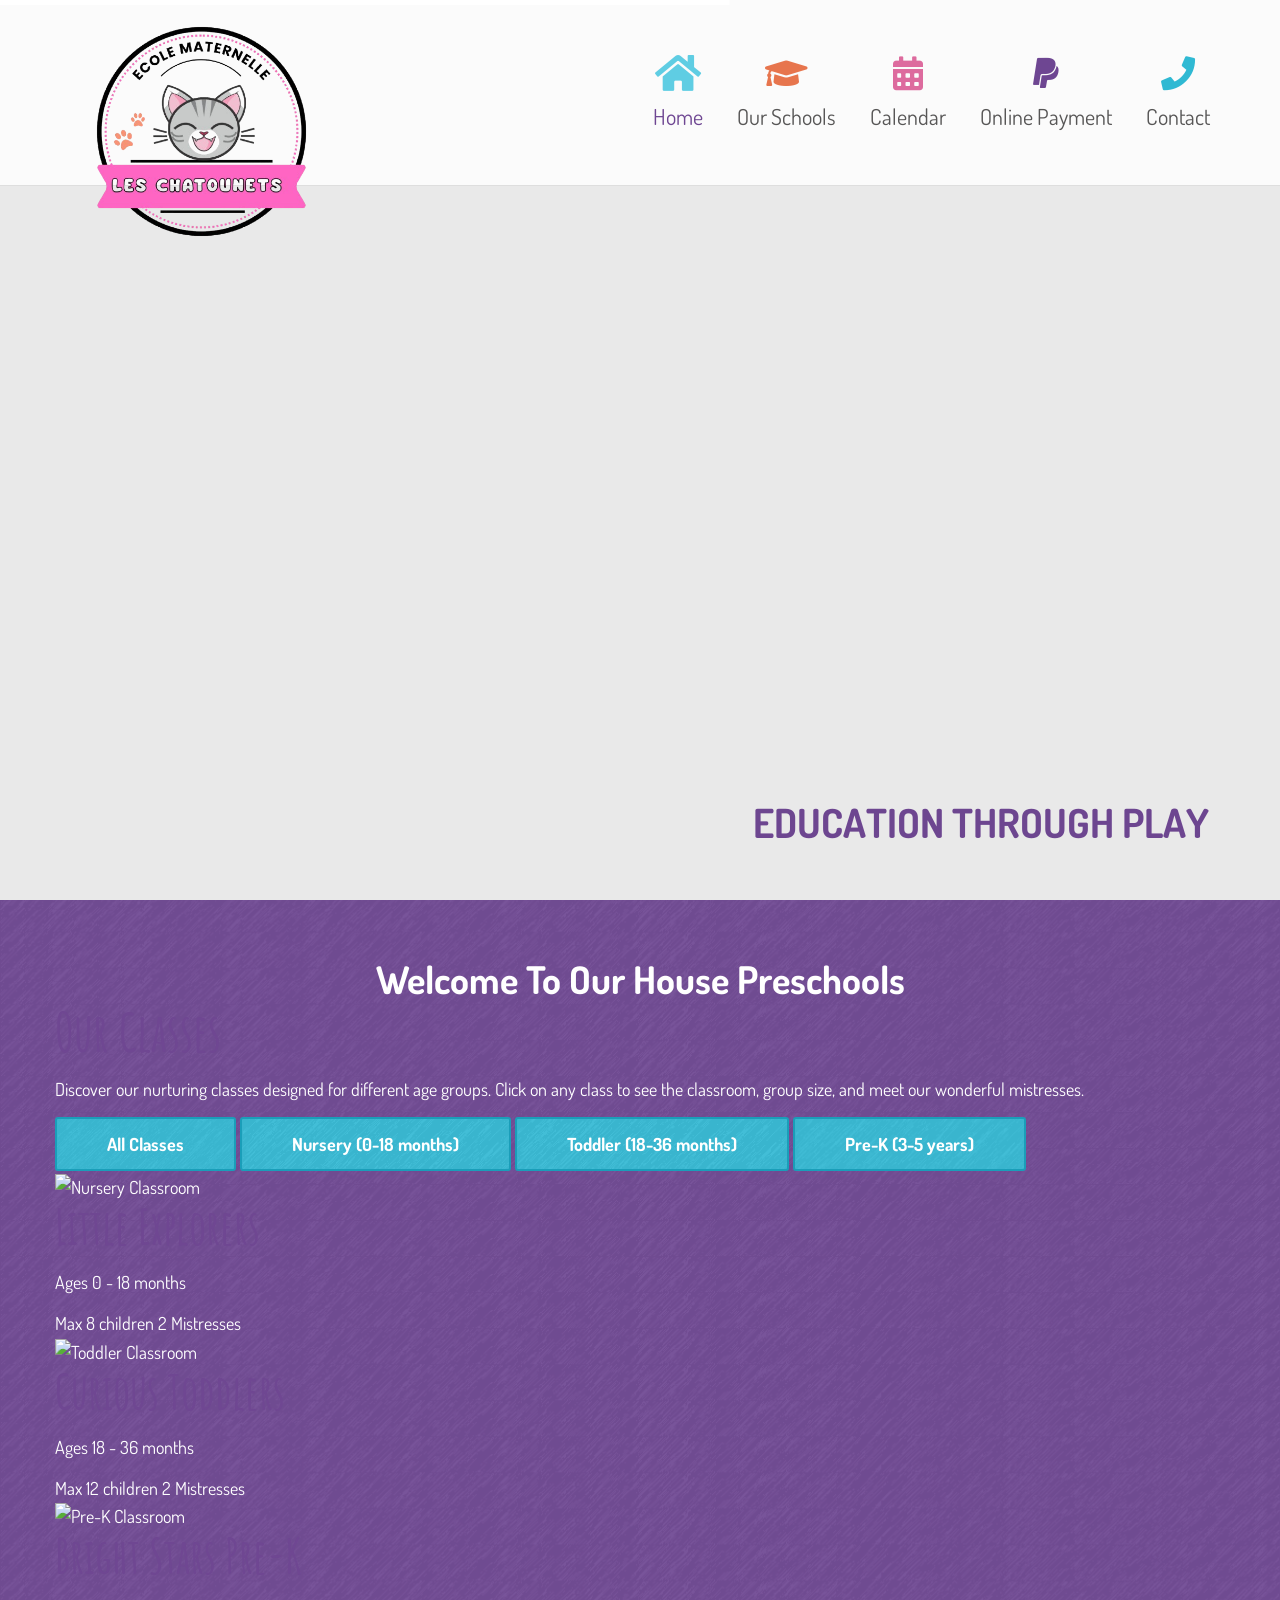
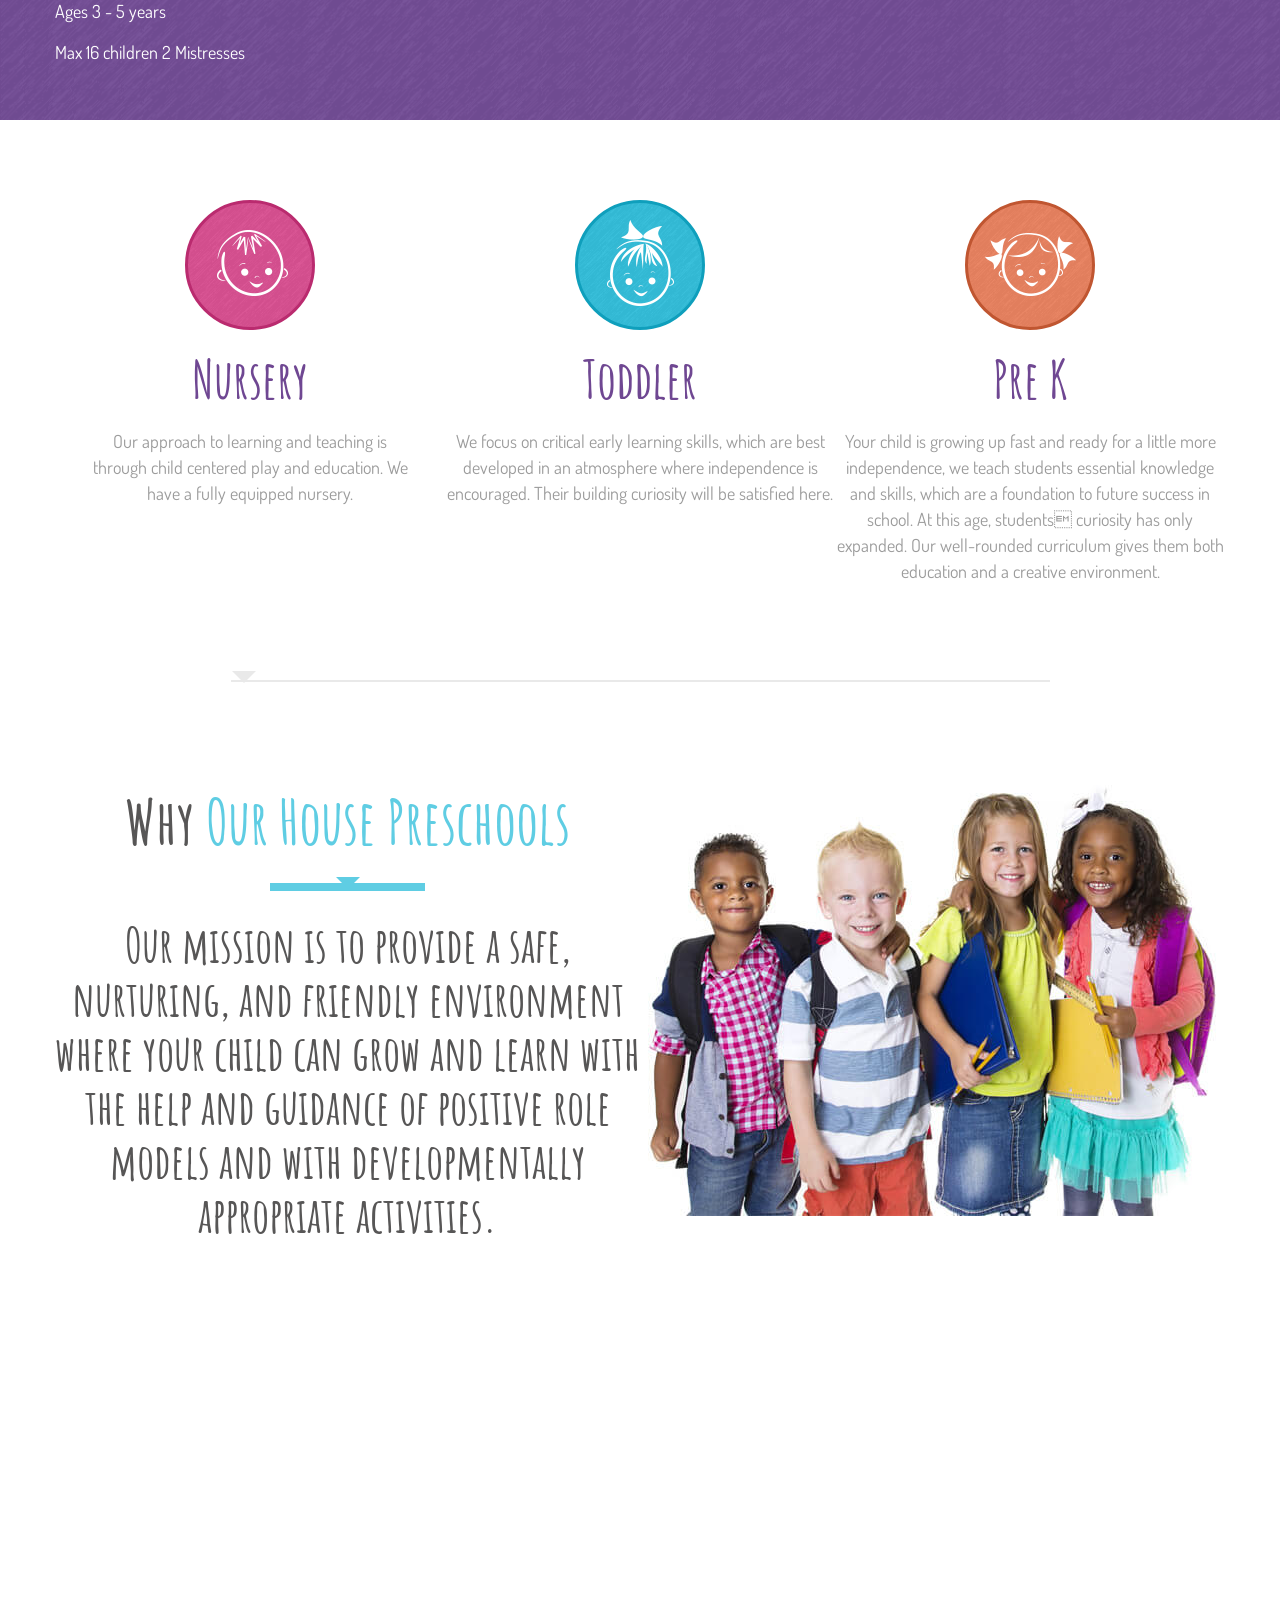
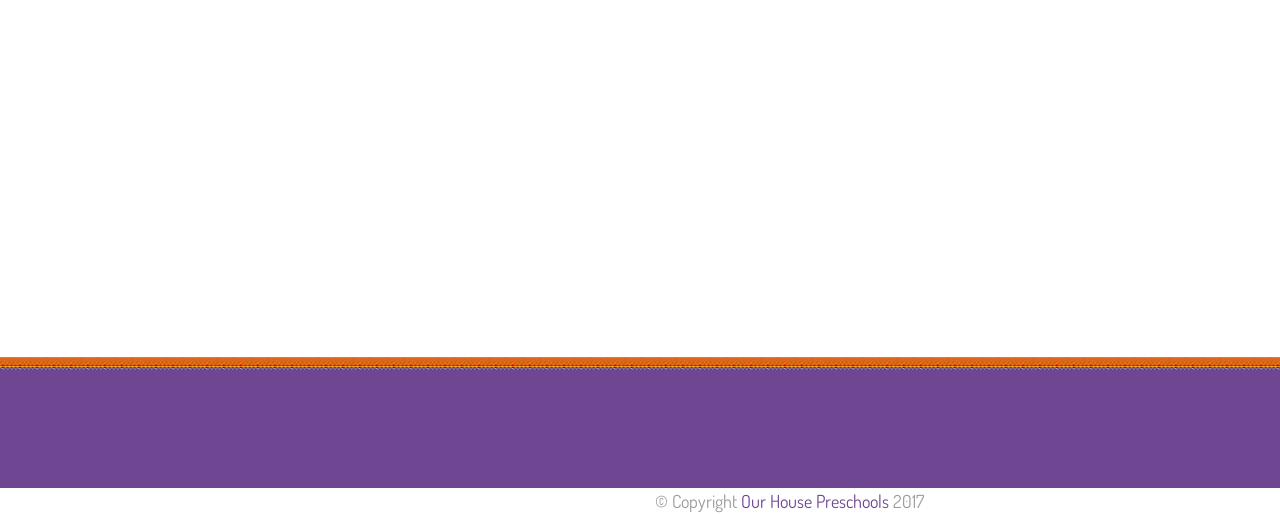
==== index.html @ c81db084 "Init" ====
<!DOCTYPE html><html lang="en-US"><head>
<meta charset="UTF-8">
<meta name="viewport" content="width=device-width">
<title>Our House Preschools Our House Preschools</title>
<meta name="robots" content="max-image-preview:large">
<link rel="dns-prefetch" href="//fonts.googleapis.com">
<style id="wp-img-auto-sizes-contain-inline-css" type="text/css">
img:is([sizes=auto i],[sizes^="auto," i]){contain-intrinsic-size:3000px 1500px}
/*# sourceURL=wp-img-auto-sizes-contain-inline-css */
</style>
<style id="wp-emoji-styles-inline-css" type="text/css">

	img.wp-smiley, img.emoji {
		display: inline !important;
		border: none !important;
		box-shadow: none !important;
		height: 1em !important;
		width: 1em !important;
		margin: 0 0.07em !important;
		vertical-align: -0.1em !important;
		background: none !important;
		padding: 0 !important;
	}
/*# sourceURL=wp-emoji-styles-inline-css */
</style>
<link rel="stylesheet" id="wp-block-library-css" href="css/style.min.css" type="text/css" media="all">

<style id="classic-theme-styles-inline-css" type="text/css">
/*! This file is auto-generated */
.wp-block-button__link{color:#fff;background-color:#32373c;border-radius:9999px;box-shadow:none;text-decoration:none;padding:calc(.667em + 2px) calc(1.333em + 2px);font-size:1.125em}.wp-block-file__button{background:#32373c;color:#fff;text-decoration:none}
/*# sourceURL=/wp-includes/css/classic-themes.min.css */
</style>
<style id="global-styles-inline-css" type="text/css">
:root{--wp--preset--aspect-ratio--square: 1;--wp--preset--aspect-ratio--4-3: 4/3;--wp--preset--aspect-ratio--3-4: 3/4;--wp--preset--aspect-ratio--3-2: 3/2;--wp--preset--aspect-ratio--2-3: 2/3;--wp--preset--aspect-ratio--16-9: 16/9;--wp--preset--aspect-ratio--9-16: 9/16;--wp--preset--color--black: #000000;--wp--preset--color--cyan-bluish-gray: #abb8c3;--wp--preset--color--white: #ffffff;--wp--preset--color--pale-pink: #f78da7;--wp--preset--color--vivid-red: #cf2e2e;--wp--preset--color--luminous-vivid-orange: #ff6900;--wp--preset--color--luminous-vivid-amber: #fcb900;--wp--preset--color--light-green-cyan: #7bdcb5;--wp--preset--color--vivid-green-cyan: #00d084;--wp--preset--color--pale-cyan-blue: #8ed1fc;--wp--preset--color--vivid-cyan-blue: #0693e3;--wp--preset--color--vivid-purple: #9b51e0;--wp--preset--gradient--vivid-cyan-blue-to-vivid-purple: linear-gradient(135deg,rgb(6,147,227) 0%,rgb(155,81,224) 100%);--wp--preset--gradient--light-green-cyan-to-vivid-green-cyan: linear-gradient(135deg,rgb(122,220,180) 0%,rgb(0,208,130) 100%);--wp--preset--gradient--luminous-vivid-amber-to-luminous-vivid-orange: linear-gradient(135deg,rgb(252,185,0) 0%,rgb(255,105,0) 100%);--wp--preset--gradient--luminous-vivid-orange-to-vivid-red: linear-gradient(135deg,rgb(255,105,0) 0%,rgb(207,46,46) 100%);--wp--preset--gradient--very-light-gray-to-cyan-bluish-gray: linear-gradient(135deg,rgb(238,238,238) 0%,rgb(169,184,195) 100%);--wp--preset--gradient--cool-to-warm-spectrum: linear-gradient(135deg,rgb(74,234,220) 0%,rgb(151,120,209) 20%,rgb(207,42,186) 40%,rgb(238,44,130) 60%,rgb(251,105,98) 80%,rgb(254,248,76) 100%);--wp--preset--gradient--blush-light-purple: linear-gradient(135deg,rgb(255,206,236) 0%,rgb(152,150,240) 100%);--wp--preset--gradient--blush-bordeaux: linear-gradient(135deg,rgb(254,205,165) 0%,rgb(254,45,45) 50%,rgb(107,0,62) 100%);--wp--preset--gradient--luminous-dusk: linear-gradient(135deg,rgb(255,203,112) 0%,rgb(199,81,192) 50%,rgb(65,88,208) 100%);--wp--preset--gradient--pale-ocean: linear-gradient(135deg,rgb(255,245,203) 0%,rgb(182,227,212) 50%,rgb(51,167,181) 100%);--wp--preset--gradient--electric-grass: linear-gradient(135deg,rgb(202,248,128) 0%,rgb(113,206,126) 100%);--wp--preset--gradient--midnight: linear-gradient(135deg,rgb(2,3,129) 0%,rgb(40,116,252) 100%);--wp--preset--font-size--small: 13px;--wp--preset--font-size--medium: 20px;--wp--preset--font-size--large: 36px;--wp--preset--font-size--x-large: 42px;--wp--preset--spacing--20: 0.44rem;--wp--preset--spacing--30: 0.67rem;--wp--preset--spacing--40: 1rem;--wp--preset--spacing--50: 1.5rem;--wp--preset--spacing--60: 2.25rem;--wp--preset--spacing--70: 3.38rem;--wp--preset--spacing--80: 5.06rem;--wp--preset--shadow--natural: 6px 6px 9px rgba(0, 0, 0, 0.2);--wp--preset--shadow--deep: 12px 12px 50px rgba(0, 0, 0, 0.4);--wp--preset--shadow--sharp: 6px 6px 0px rgba(0, 0, 0, 0.2);--wp--preset--shadow--outlined: 6px 6px 0px -3px rgb(255, 255, 255), 6px 6px rgb(0, 0, 0);--wp--preset--shadow--crisp: 6px 6px 0px rgb(0, 0, 0);}:where(.is-layout-flex){gap: 0.5em;}:where(.is-layout-grid){gap: 0.5em;}body .is-layout-flex{display: flex;}.is-layout-flex{flex-wrap: wrap;align-items: center;}.is-layout-flex > :is(*, div){margin: 0;}body .is-layout-grid{display: grid;}.is-layout-grid > :is(*, div){margin: 0;}:where(.wp-block-columns.is-layout-flex){gap: 2em;}:where(.wp-block-columns.is-layout-grid){gap: 2em;}:where(.wp-block-post-template.is-layout-flex){gap: 1.25em;}:where(.wp-block-post-template.is-layout-grid){gap: 1.25em;}.has-black-color{color: var(--wp--preset--color--black) !important;}.has-cyan-bluish-gray-color{color: var(--wp--preset--color--cyan-bluish-gray) !important;}.has-white-color{color: var(--wp--preset--color--white) !important;}.has-pale-pink-color{color: var(--wp--preset--color--pale-pink) !important;}.has-vivid-red-color{color: var(--wp--preset--color--vivid-red) !important;}.has-luminous-vivid-orange-color{color: var(--wp--preset--color--luminous-vivid-orange) !important;}.has-luminous-vivid-amber-color{color: var(--wp--preset--color--luminous-vivid-amber) !important;}.has-light-green-cyan-color{color: var(--wp--preset--color--light-green-cyan) !important;}.has-vivid-green-cyan-color{color: var(--wp--preset--color--vivid-green-cyan) !important;}.has-pale-cyan-blue-color{color: var(--wp--preset--color--pale-cyan-blue) !important;}.has-vivid-cyan-blue-color{color: var(--wp--preset--color--vivid-cyan-blue) !important;}.has-vivid-purple-color{color: var(--wp--preset--color--vivid-purple) !important;}.has-black-background-color{background-color: var(--wp--preset--color--black) !important;}.has-cyan-bluish-gray-background-color{background-color: var(--wp--preset--color--cyan-bluish-gray) !important;}.has-white-background-color{background-color: var(--wp--preset--color--white) !important;}.has-pale-pink-background-color{background-color: var(--wp--preset--color--pale-pink) !important;}.has-vivid-red-background-color{background-color: var(--wp--preset--color--vivid-red) !important;}.has-luminous-vivid-orange-background-color{background-color: var(--wp--preset--color--luminous-vivid-orange) !important;}.has-luminous-vivid-amber-background-color{background-color: var(--wp--preset--color--luminous-vivid-amber) !important;}.has-light-green-cyan-background-color{background-color: var(--wp--preset--color--light-green-cyan) !important;}.has-vivid-green-cyan-background-color{background-color: var(--wp--preset--color--vivid-green-cyan) !important;}.has-pale-cyan-blue-background-color{background-color: var(--wp--preset--color--pale-cyan-blue) !important;}.has-vivid-cyan-blue-background-color{background-color: var(--wp--preset--color--vivid-cyan-blue) !important;}.has-vivid-purple-background-color{background-color: var(--wp--preset--color--vivid-purple) !important;}.has-black-border-color{border-color: var(--wp--preset--color--black) !important;}.has-cyan-bluish-gray-border-color{border-color: var(--wp--preset--color--cyan-bluish-gray) !important;}.has-white-border-color{border-color: var(--wp--preset--color--white) !important;}.has-pale-pink-border-color{border-color: var(--wp--preset--color--pale-pink) !important;}.has-vivid-red-border-color{border-color: var(--wp--preset--color--vivid-red) !important;}.has-luminous-vivid-orange-border-color{border-color: var(--wp--preset--color--luminous-vivid-orange) !important;}.has-luminous-vivid-amber-border-color{border-color: var(--wp--preset--color--luminous-vivid-amber) !important;}.has-light-green-cyan-border-color{border-color: var(--wp--preset--color--light-green-cyan) !important;}.has-vivid-green-cyan-border-color{border-color: var(--wp--preset--color--vivid-green-cyan) !important;}.has-pale-cyan-blue-border-color{border-color: var(--wp--preset--color--pale-cyan-blue) !important;}.has-vivid-cyan-blue-border-color{border-color: var(--wp--preset--color--vivid-cyan-blue) !important;}.has-vivid-purple-border-color{border-color: var(--wp--preset--color--vivid-purple) !important;}.has-vivid-cyan-blue-to-vivid-purple-gradient-background{background: var(--wp--preset--gradient--vivid-cyan-blue-to-vivid-purple) !important;}.has-light-green-cyan-to-vivid-green-cyan-gradient-background{background: var(--wp--preset--gradient--light-green-cyan-to-vivid-green-cyan) !important;}.has-luminous-vivid-amber-to-luminous-vivid-orange-gradient-background{background: var(--wp--preset--gradient--luminous-vivid-amber-to-luminous-vivid-orange) !important;}.has-luminous-vivid-orange-to-vivid-red-gradient-background{background: var(--wp--preset--gradient--luminous-vivid-orange-to-vivid-red) !important;}.has-very-light-gray-to-cyan-bluish-gray-gradient-background{background: var(--wp--preset--gradient--very-light-gray-to-cyan-bluish-gray) !important;}.has-cool-to-warm-spectrum-gradient-background{background: var(--wp--preset--gradient--cool-to-warm-spectrum) !important;}.has-blush-light-purple-gradient-background{background: var(--wp--preset--gradient--blush-light-purple) !important;}.has-blush-bordeaux-gradient-background{background: var(--wp--preset--gradient--blush-bordeaux) !important;}.has-luminous-dusk-gradient-background{background: var(--wp--preset--gradient--luminous-dusk) !important;}.has-pale-ocean-gradient-background{background: var(--wp--preset--gradient--pale-ocean) !important;}.has-electric-grass-gradient-background{background: var(--wp--preset--gradient--electric-grass) !important;}.has-midnight-gradient-background{background: var(--wp--preset--gradient--midnight) !important;}.has-small-font-size{font-size: var(--wp--preset--font-size--small) !important;}.has-medium-font-size{font-size: var(--wp--preset--font-size--medium) !important;}.has-large-font-size{font-size: var(--wp--preset--font-size--large) !important;}.has-x-large-font-size{font-size: var(--wp--preset--font-size--x-large) !important;}
/*# sourceURL=global-styles-inline-css */
</style>

<link rel="stylesheet" id="cms-plugin-stylesheet-css" href="css/cms-style.css" type="text/css" media="all">
<link rel="stylesheet" id="contact-form-7-css" href="css/styles.css" type="text/css" media="all">
<link rel="stylesheet" id="essential-grid-plugin-settings-css" href="css/settings.css" type="text/css" media="all">
<link rel="stylesheet" id="tp-open-sans-css" href="http://fonts.googleapis.com/css?family=Open+Sans%3A300%2C400%2C600%2C700%2C800&ver=6.9.4" type="text/css" media="all">
<link rel="stylesheet" id="tp-raleway-css" href="http://fonts.googleapis.com/css?family=Raleway%3A100%2C200%2C300%2C400%2C500%2C600%2C700%2C800%2C900&ver=6.9.4" type="text/css" media="all">
<link rel="stylesheet" id="tp-droid-serif-css" href="http://fonts.googleapis.com/css?family=Droid+Serif%3A400%2C700&ver=6.9.4" type="text/css" media="all">
<link rel="stylesheet" id="timetable_sf_style-css" href="css/superfish.css" type="text/css" media="all">
<link rel="stylesheet" id="timetable_style-css" href="css/style_1.css" type="text/css" media="all">
<link rel="stylesheet" id="timetable_event_template-css" href="css/event_template.css" type="text/css" media="all">
<link rel="stylesheet" id="timetable_responsive_style-css" href="css/responsive.css" type="text/css" media="all">
<link rel="stylesheet" id="timetable_font_lato-css" href="//fonts.googleapis.com/css?family=Lato%3A400%2C700&ver=6.9.4" type="text/css" media="all">
<link rel="stylesheet" id="cmssuperheroes-bootstrap-css" href="css/bootstrap.min.css" type="text/css" media="all">
<link rel="stylesheet" id="cmssuperheroes-font-awesome-css" href="css/font-awesome.min.css" type="text/css" media="all">
<link rel="stylesheet" id="cmssuperheroes-font-ionicons-css" href="css/ionicons.min.css" type="text/css" media="all">
<link rel="stylesheet" id="cmssuperheroes-pe-icon-css" href="css/pe-icon-7-stroke.css" type="text/css" media="all">
<link rel="stylesheet" id="cmssuperheroes-style-css" href="css/style.css" type="text/css" media="all">
<link rel="stylesheet" id="cmssuperheroes-static-css" href="css/static.css" type="text/css" media="all">
<link rel="stylesheet" id="widget_cart_search_scripts-css" href="css/widgets.css" type="text/css" media="all">
<link rel="stylesheet" id="js_composer_front-css" href="css/js_composer.min.css" type="text/css" media="all">
<link rel="stylesheet" id="redux-google-fonts-smof_data-css" href="http://fonts.googleapis.com/css?family=Dosis%3A200%2C300%2C400%2C500%2C600%2C700%2C800%7CAmatic+SC%3A400%2C700&ver=1616439485" type="text/css" media="all">
<script type="text/javascript" src="js/jquery.min.js" id="jquery-core-js"></script>
<script type="text/javascript" src="js/jquery-migrate.min.js" id="jquery-migrate-js"></script>
<script type="text/javascript" src="js/bootstrap.min.js" id="cmssuperheroes-bootstrap-js"></script>
<script type="text/javascript" src="js/widgets.js" id="widget_cart_search_scripts-js"></script>
<script></script><link rel="https://api.w.org/" href="http://www.ourhousepreschool.com/wp-json/"><link rel="alternate" title="JSON" type="application/json" href="http://www.ourhousepreschool.com/wp-json/wp/v2/pages/14"><link rel="EditURI" type="application/rsd+xml" title="RSD" href="http://www.ourhousepreschool.com/xmlrpc.php?rsd">
<style type="text/css" data-type="cms_shortcodes-custom-css">#cshero-header.header-fixed-page{background-color:rgba(255,255,255,0.8)}#cshero-header.header-fixed-page{background-color:rgba(255,255,255,0.8)}</style><style type="text/css">.recentcomments a{display:inline !important;padding:0 !important;margin:0 !important;}</style><meta name="generator" content="Powered by WPBakery Page Builder - drag and drop page builder for WordPress.">
<meta name="generator" content="Powered by Slider Revolution 6.7.18 - responsive, Mobile-Friendly Slider Plugin for WordPress with comfortable drag and drop interface.">
<script>function setREVStartSize(e){
			//window.requestAnimationFrame(function() {
				window.RSIW = window.RSIW===undefined ? window.innerWidth : window.RSIW;
				window.RSIH = window.RSIH===undefined ? window.innerHeight : window.RSIH;
				try {
					var pw = document.getElementById(e.c).parentNode.offsetWidth,
						newh;
					pw = pw===0 || isNaN(pw) || (e.l=="fullwidth" || e.layout=="fullwidth") ? window.RSIW : pw;
					e.tabw = e.tabw===undefined ? 0 : parseInt(e.tabw);
					e.thumbw = e.thumbw===undefined ? 0 : parseInt(e.thumbw);
					e.tabh = e.tabh===undefined ? 0 : parseInt(e.tabh);
					e.thumbh = e.thumbh===undefined ? 0 : parseInt(e.thumbh);
					e.tabhide = e.tabhide===undefined ? 0 : parseInt(e.tabhide);
					e.thumbhide = e.thumbhide===undefined ? 0 : parseInt(e.thumbhide);
					e.mh = e.mh===undefined || e.mh=="" || e.mh==="auto" ? 0 : parseInt(e.mh,0);
					if(e.layout==="fullscreen" || e.l==="fullscreen")
						newh = Math.max(e.mh,window.RSIH);
					else{
						e.gw = Array.isArray(e.gw) ? e.gw : [e.gw];
						for (var i in e.rl) if (e.gw[i]===undefined || e.gw[i]===0) e.gw[i] = e.gw[i-1];
						e.gh = e.el===undefined || e.el==="" || (Array.isArray(e.el) && e.el.length==0)? e.gh : e.el;
						e.gh = Array.isArray(e.gh) ? e.gh : [e.gh];
						for (var i in e.rl) if (e.gh[i]===undefined || e.gh[i]===0) e.gh[i] = e.gh[i-1];
											
						var nl = new Array(e.rl.length),
							ix = 0,
							sl;
						e.tabw = e.tabhide>=pw ? 0 : e.tabw;
						e.thumbw = e.thumbhide>=pw ? 0 : e.thumbw;
						e.tabh = e.tabhide>=pw ? 0 : e.tabh;
						e.thumbh = e.thumbhide>=pw ? 0 : e.thumbh;
						for (var i in e.rl) nl[i] = e.rl[i]<window.RSIW ? 0 : e.rl[i];
						sl = nl[0];
						for (var i in nl) if (sl>nl[i] && nl[i]>0) { sl = nl[i]; ix=i;}
						var m = pw>(e.gw[ix]+e.tabw+e.thumbw) ? 1 : (pw-(e.tabw+e.thumbw)) / (e.gw[ix]);
						newh =  (e.gh[ix] * m) + (e.tabh + e.thumbh);
					}
					var el = document.getElementById(e.c);
					if (el!==null && el) el.style.height = newh+"px";
					el = document.getElementById(e.c+"_wrapper");
					if (el!==null && el) {
						el.style.height = newh+"px";
						el.style.display = "block";
					}
				} catch(e){
					console.log("Failure at Presize of Slider:" + e)
				}
			//});
		  };</script>
<style type="text/css" title="dynamic-css" class="options-output">.page-title{background-color:#6e4692;background-repeat:no-repeat;background-size:cover;background-position:center center;background-image:url('http://demo.cmssuperheroes.com/themeforest/wp-kindergarten/wp-content/themes/wp_kindergarten/assets/images/bg-vector-lg.png');}.page-title #page-title-text h1{font-family:Dosis;text-align:center;line-height:42px;font-weight:700;font-style:normal;color:#fff;font-size:42px;}footer #cshero-footer-top{background-color:#6e4692;background-repeat:repeat;background-size:contain;background-position:center center;background-image:url('http://demo.cmssuperheroes.com/themeforest/wp-kindergarten/wp-content/themes/wp_kindergarten/assets/images/bg-vector-lg.png');}a{color:#6f4792;}a:hover{color:#9c9c9c;}body{font-family:Dosis;line-height:26px;font-weight:400;font-style:normal;color:#9c9c9c;font-size:18px;}body h1{font-family:"Amatic SC";line-height:72px;font-weight:700;font-style:normal;color:#6f4792;font-size:62px;}body h2{font-family:"Amatic SC";line-height:58px;font-weight:700;font-style:normal;color:#6f4792;font-size:53px;}body h3{font-family:"Amatic SC";line-height:54px;font-weight:700;font-style:normal;color:#6f4792;font-size:48px;}body h4{font-family:Dosis;line-height:34px;font-weight:700;font-style:normal;font-size:34px;}body h5{font-family:Dosis;line-height:26px;font-weight:700;font-style:normal;font-size:24px;}body h6{font-family:Dosis;line-height:18px;font-weight:700;font-style:normal;font-size:14px;}</style><style type="text/css" data-type="vc_shortcodes-custom-css">.vc_custom_1429114407756{padding-top: 55px !important;padding-bottom: 55px !important;background-color: #734d96 !important;}.vc_custom_1429031506394{padding-top: 80px !important;}.vc_custom_1431191704760{padding-top: 95px !important;padding-bottom: 95px !important;background-image: url(images/parents.jpg) !important;}.vc_custom_1430904198118{padding-right: 30px !important;padding-left: 30px !important;}</style><noscript><style> .wpb_animate_when_almost_visible { opacity: 1; }</style></noscript><link rel="stylesheet" id="vc_font_awesome_5_shims-css" href="css/v4-shims.min.css" type="text/css" media="all">
<link rel="stylesheet" id="vc_font_awesome_5-css" href="css/all.min.css" type="text/css" media="all">
<link property="stylesheet" rel="stylesheet" id="owl-carousel-css" href="css/owl.carousel.css" type="text/css" media="all">
<link rel="stylesheet" id="rs-plugin-settings-css" href="css/rs6.css" type="text/css" media="all">
<style id="rs-plugin-settings-inline-css" type="text/css">
.tp-caption a{color:#ff7302;text-shadow:none;-webkit-transition:all 0.2s ease-out;-moz-transition:all 0.2s ease-out;-o-transition:all 0.2s ease-out;-ms-transition:all 0.2s ease-out}.tp-caption a:hover{color:#ffa902}		#rev_slider_3_1_wrapper rs-loader.spinner3 div{background-color:#6b448e !important}
/*# sourceURL=rs-plugin-settings-inline-css */
</style>

</head>
<body class="home wp-singular page-template-default page page-id-14 wp-theme-wp_kindergarten wp-child-theme-wp_kindergarten-child tribe-no-js tribe-bar-is-disabled wpb-js-composer js-comp-ver-7.9 vc_responsive">
<div id="page" class="cs-wide">
	<header id="masthead" class="site-header lol" role="banner">
		<div id="cshero-header" class="cshero-main-header no-sticky header-fixed-page">
    <div class="container">
        <div class="row">
            <div id="cshero-header-logo" class="col-xs-12 col-sm-3 col-md-3 col-lg-3">
                <a href="index.html"><img alt="" src="images/OurHouse6pct.png"></a>
            </div>
            
            <div id="cshero-header-navigation" class="col-xs-12 col-sm-9 col-md-9 col-lg-9">
                <nav id="site-navigation" class="main-navigation" role="navigation">
                    <div class="menu-main-menu-container">
                        <ul id="menu-main-menu" class="nav-menu menu-main-menu">

                            <!-- Home -->
                            <li id="menu-item-2682" class="menu-item menu-item-type-post_type menu-item-object-page menu-item-home current-menu-item page_item page-item-14 current_page_item no_group menu-item-2682" data-depth="0">
                                <a href="index.html">
                                    <i style="color: #5fcde3; font-size: 41px" class="fa fa-home"></i> 
                                    <span class="menu-title">Home</span>
                                </a>
                            </li>

                            <!-- Our Schools Dropdown -->
                            <li id="menu-item-2526" class="menu-item menu-item-type-custom menu-item-object-custom menu-item-has-children no_group menu-item-2526" data-depth="0">
                                <a href="#">
                                    <i style="color: #e7754d; font-size: 34px" class="fa fa-mortar-board"></i> 
                                    <span class="menu-title">Our Schools</span>
                                </a>
                                <ul class="standar-dropdown standard autodrop_submenu sub-menu" style="width:200px;">
                                    <li id="menu-item-2782" class="menu-item menu-item-type-post_type menu-item-object-page no_group menu-item-2782" data-depth="1">
                                        <a href="stephens-house.html"><span class="menu-title">Stephen’s House</span></a>
                                    </li>
                                    <li id="menu-item-2781" class="menu-item menu-item-type-post_type menu-item-object-page no_group menu-item-2781" data-depth="1">
                                        <a href="olivias-house.html"><span class="menu-title">Olivia’s House</span></a>
                                    </li>
                                    <li id="menu-item-2870" class="menu-item menu-item-type-post_type menu-item-object-page no_group menu-item-2870" data-depth="1">
                                        <a href="virtual-tours.html"><span class="menu-title">Virtual Tours</span></a>
                                    </li>
                                    <li id="menu-item-2685" class="menu-item menu-item-type-post_type menu-item-object-page no_group menu-item-2685" data-depth="1">
                                        <a href="pricingtables.html"><span class="menu-title">Pricing</span></a>
                                    </li>
                                    <li id="menu-item-2786" class="menu-item menu-item-type-post_type menu-item-object-page no_group menu-item-2786" data-depth="1">
                                        <a href="curriculum.html"><span class="menu-title">Curriculum</span></a>
                                    </li>
                                    <li id="menu-item-2785" class="menu-item menu-item-type-post_type menu-item-object-page no_group menu-item-2785" data-depth="1">
                                        <a href="policies.html"><span class="menu-title">Policies</span></a>
                                    </li>
                                    <li id="menu-item-2784" class="menu-item menu-item-type-post_type menu-item-object-page no_group menu-item-2784" data-depth="1">
                                        <a href="illness.html"><span class="menu-title">Illness</span></a>
                                    </li>
                                </ul>
                            </li>

                            <!-- Calendar -->
                            <li id="menu-item-2827" class="menu-item menu-item-type-custom menu-item-object-custom no_group menu-item-2827" data-depth="0">
                                <a href="calendar.html">
                                    <i style="color: #dd6b9e; font-size: 34px" class="fa fa-calendar"></i> 
                                    <span class="menu-title">Calendar</span>
                                </a>
                            </li>

                            <!-- Online Payment -->
                            <li id="menu-item-2764" class="menu-item menu-item-type-post_type menu-item-object-page no_group menu-item-2764" data-depth="0">
                                <a href="onlinepayment.html">
                                    <i style="color: #6e4692; font-size: 34px" class="fa fa-paypal"></i> 
                                    <span class="menu-title">Online Payment</span>
                                </a>
                            </li>

                            <!-- Contact -->
                            <li id="menu-item-2686" class="menu-item menu-item-type-post_type menu-item-object-page no_group menu-item-2686" data-depth="0">
                                <a href="contact.html">
                                    <i style="color: #2fb9d3; font-size: 34px" class="fa fa-phone"></i> 
                                    <span class="menu-title">Contact</span>
                                </a>
                            </li>

                        </ul>
                    </div>
                </nav>
            </div>

            <div id="cshero-menu-mobile" class="collapse navbar-collapse"><i class="pe-7s-menu"></i></div>
        </div>
    </div>
</div>
<!-- #site-navigation -->	</header><!-- #masthead -->
    	<div id="main"><div id="page-default" class="no-container">
	<div id="primary">
		<div id="content" role="main">

							<article id="post-14" class="post-14 page type-page status-publish hentry">
	<div class="entry-content">
			<div class="wpb-content-wrapper"><div class="wpb_row cshero_69ebb5f8c6d5c cms-row-full-width      vc_row-fluid" style="">
                            <div class="no-container"><div class="row">    
	<div class="vc_col-sm-12  wpb_column vc_column_container    ">
		<div class="wpb_wrapper" style="font-size:;font-weight:;line-height:;">
			<div class="wpb_revslider_element wpb_content_element">
			<!-- START Home slider REVOLUTION SLIDER 6.7.18 --><p class="rs-p-wp-fix"></p>
			<rs-module-wrap id="rev_slider_3_1_wrapper" data-source="gallery" style="visibility:hidden;background:#E9E9E9;padding:0;margin:0px auto;margin-top:0;margin-bottom:0;">
				<rs-module id="rev_slider_3_1" style="" data-version="6.7.18">
					<rs-slides style="overflow: hidden; position: absolute;">
						<rs-slide style="position: absolute;" data-key="rs-5" data-title="Slide" data-duration="3000" data-anim="f:random;" data-in="prst:rndany;o:0;r:ran(-45|45);sx:0;sy:0;row:5;col:5;" data-out="a:false;">
							<img decoding="async" src="images/dummy.png" alt="" title="Home" class="rev-slidebg tp-rs-img rs-lazyload" data-lazyload="//www.ourhousepreschool.com/wp-content/uploads/revslider/home-slider/bg-slider1.jpg" data-bg="p:center top;" data-parallax="off" data-no-retina="">
<!--
							--><rs-layer id="slider-3-slide-5-layer-1" class="rs-pxl-2" data-type="image" data-rsp_ch="on" data-xy="x:r;y:244px;" data-text="l:22;" data-dim="w:484px;h:391px;" data-frame_0="x:left;o:1;tp:600;" data-frame_1="tp:600;st:500;" data-frame_999="st:w;auto:true;" style="z-index:5;"><img fetchpriority="high" decoding="async" src="images/dummy.png" alt="" class="tp-rs-img rs-lazyload" width="535" height="432" data-lazyload="//www.ourhousepreschool.com/wp-content/uploads/revslider/home-slider/abc-layer-slider1.png" data-no-retina=""> 
							</rs-layer><!--

							--><rs-layer id="slider-3-slide-5-layer-3" class="dosis700-40px rs-pxl-2" data-type="text" data-color="rgba(109,70,144,1)" data-rsp_ch="on" data-xy="x:698px;y:803px;" data-text="s:40;l:38;fw:700;" data-frame_0="o:1;tp:600;" data-frame_0_chars="d:5;y:-50px;o:0;" data-frame_1="tp:600;st:510;sp:200;" data-frame_1_chars="d:5;" data-frame_999="st:w;auto:true;" style="z-index:6;font-family:'Dosis';text-shadow:none;">EDUCATION THROUGH PLAY 
							</rs-layer><!--

							--><rs-layer id="slider-3-slide-5-layer-5" data-type="image" data-rsp_ch="on" data-xy="x:789px;y:656px;" data-text="l:22;" data-dim="w:215px;h:136px;" data-frame_0="tp:600;" data-frame_1="tp:600;e:power2.inOut;st:500;" data-frame_999="o:0;tp:600;e:nothing;st:w;" style="z-index:7;"><img decoding="async" src="images/dummy.png" alt="" class="tp-rs-img rs-lazyload" width="215" height="136" data-lazyload="//www.ourhousepreschool.com/wp-content/uploads/2017/01/OurHouse6pct.png" data-no-retina=""> 
							</rs-layer><!--
-->					</rs-slide>
						<rs-slide style="position: absolute;" data-key="rs-51" data-title="Slide" data-duration="3000" data-in="prst:rndany;y:(100%);">
							<img decoding="async" src="images/dummy.png" alt="" title="Home" class="rev-slidebg tp-rs-img rs-lazyload" data-lazyload="//www.ourhousepreschool.com/wp-content/uploads/revslider/home-slider/bg-slider1.jpg" data-bg="p:center top;" data-parallax="off" data-no-retina="">
<!--
							--><rs-layer id="slider-3-slide-51-layer-1" class="rs-pxl-2" data-type="image" data-rsp_ch="on" data-xy="x:r;y:244px;" data-text="l:22;" data-dim="w:484px;h:391px;" data-frame_0="x:left;o:1;tp:600;" data-frame_1="tp:600;st:500;" data-frame_999="st:w;auto:true;" style="z-index:5;"><img fetchpriority="high" decoding="async" src="images/dummy.png" alt="" class="tp-rs-img rs-lazyload" width="535" height="432" data-lazyload="//www.ourhousepreschool.com/wp-content/uploads/revslider/home-slider/abc-layer-slider1.png" data-no-retina=""> 
							</rs-layer><!--

							--><rs-layer id="slider-3-slide-51-layer-3" class="dosis700-40px rs-pxl-2" data-type="text" data-color="rgba(109,70,144,1)" data-rsp_ch="on" data-xy="x:698px;y:803px;" data-text="s:40;l:38;fw:700;" data-frame_0="o:1;tp:600;" data-frame_0_chars="d:5;y:-50px;o:0;" data-frame_1="tp:600;st:510;sp:200;" data-frame_1_chars="d:5;" data-frame_999="st:w;auto:true;" style="z-index:6;font-family:'Dosis';text-shadow:none;">EDUCATION THROUGH PLAY 
							</rs-layer><!--

							--><rs-layer id="slider-3-slide-51-layer-5" data-type="image" data-rsp_ch="on" data-xy="x:789px;y:656px;" data-text="l:22;" data-dim="w:215px;h:136px;" data-frame_0="tp:600;" data-frame_1="tp:600;e:power2.inOut;st:500;" data-frame_999="o:0;tp:600;e:nothing;st:w;" style="z-index:7;"><img decoding="async" src="images/dummy.png" alt="" class="tp-rs-img rs-lazyload" width="215" height="136" data-lazyload="//www.ourhousepreschool.com/wp-content/uploads/2017/01/OurHouse6pct.png" data-no-retina=""> 
							</rs-layer><!--
-->					</rs-slide>
					</rs-slides>
				</rs-module>
				<script>
					setREVStartSize({c: 'rev_slider_3_1',rl:[1240,1024,778,480],el:[],gw:[1170],gh:[900],type:'standard',justify:'',layout:'fullwidth',mh:"900"});if (window.RS_MODULES!==undefined && window.RS_MODULES.modules!==undefined && window.RS_MODULES.modules["revslider31"]!==undefined) {window.RS_MODULES.modules["revslider31"].once = false;window.revapi3 = undefined;if (window.RS_MODULES.checkMinimal!==undefined) window.RS_MODULES.checkMinimal()}
				</script>
			</rs-module-wrap>
			<!-- END REVOLUTION SLIDER -->
</div>
		</div> 
	</div> 
        </div></div></div>
<div class="wpb_row cshero_69ebb5f8ca2f6  bg-effect-lg     vc_row-fluid vc_custom_1429114407756" style="color:#ffffff;">
                        <div class="container"><div class="row">        
	<div class="vc_col-sm-12  wpb_column vc_column_container    ">
		<div class="wpb_wrapper" style="font-size:;font-weight:;line-height:;">
			
	<div class="wpb_text_column wpb_content_element">
		<div class="wpb_wrapper">
			<p style="text-align: center; font-size: 38px; line-height: 48px; font-weight: bold;">Welcome To Our House Preschools</p>

		</div>
	</div>






	<!-- ====================== OUR CLASSES SECTION ====================== -->
<section id="classes" class="py-16 bg-gradient-to-b from-pink-50 to-white">
  <div class="max-w-7xl mx-auto px-6">
    
    <!-- Section Title -->
    <div class="text-center mb-12">
      <h2 class="text-4xl md:text-5xl font-bold text-pink-600 mb-4">Our Classes</h2>
      <p class="text-xl text-gray-600 max-w-3xl mx-auto">
        Discover our nurturing classes designed for different age groups. 
        Click on any class to see the classroom, group size, and meet our wonderful mistresses.
      </p>
    </div>

    <!-- Age Filters -->
    <div class="flex flex-wrap justify-center gap-3 mb-12">
      <button onclick="filterClasses('all')" 
              class="active-tab px-8 py-3 rounded-full font-semibold text-white bg-pink-600 hover:bg-pink-700 transition-all">
        All Classes
      </button>
      <button onclick="filterClasses('nursery')" 
              class="px-8 py-3 rounded-full font-semibold border-2 border-pink-200 hover:border-pink-600 hover:bg-pink-50 transition-all">
        Nursery (0-18 months)
      </button>
      <button onclick="filterClasses('toddler')" 
              class="px-8 py-3 rounded-full font-semibold border-2 border-pink-200 hover:border-pink-600 hover:bg-pink-50 transition-all">
        Toddler (18-36 months)
      </button>
      <button onclick="filterClasses('prek')" 
              class="px-8 py-3 rounded-full font-semibold border-2 border-pink-200 hover:border-pink-600 hover:bg-pink-50 transition-all">
        Pre-K (3-5 years)
      </button>
    </div>

    <!-- Classes Grid -->
    <div class="grid grid-cols-1 md:grid-cols-2 lg:grid-cols-3 gap-8" id="classes-grid">

      <!-- Nursery Class -->
      <div class="class-card bg-white rounded-3xl overflow-hidden shadow-xl hover:shadow-2xl transition-all duration-300 cursor-pointer" 
           data-category="nursery" onclick="showClassDetail(0)">
        <img src="https://via.placeholder.com/600x400/FF9ED2/FFFFFF?text=Nursery+Class" 
             alt="Nursery Classroom" class="w-full h-56 object-cover">
        <div class="p-6">
          <h3 class="text-2xl font-semibold text-pink-600">Little Explorers</h3>
          <p class="text-gray-600 mt-1">Ages 0 - 18 months</p>
          <div class="mt-4 flex justify-between text-sm">
            <span class="font-medium">Max 8 children</span>
            <span class="text-emerald-600 font-medium">2 Mistresses</span>
          </div>
        </div>
      </div>

      <!-- Toddler Class -->
      <div class="class-card bg-white rounded-3xl overflow-hidden shadow-xl hover:shadow-2xl transition-all duration-300 cursor-pointer" 
           data-category="toddler" onclick="showClassDetail(1)">
        <img src="https://via.placeholder.com/600x400/9ED2FF/FFFFFF?text=Toddler+Class" 
             alt="Toddler Classroom" class="w-full h-56 object-cover">
        <div class="p-6">
          <h3 class="text-2xl font-semibold text-pink-600">Curious Toddlers</h3>
          <p class="text-gray-600 mt-1">Ages 18 - 36 months</p>
          <div class="mt-4 flex justify-between text-sm">
            <span class="font-medium">Max 12 children</span>
            <span class="text-emerald-600 font-medium">2 Mistresses</span>
          </div>
        </div>
      </div>

      <!-- Pre-K Class -->
      <div class="class-card bg-white rounded-3xl overflow-hidden shadow-xl hover:shadow-2xl transition-all duration-300 cursor-pointer" 
           data-category="prek" onclick="showClassDetail(2)">
        <img src="https://via.placeholder.com/600x400/FFD29E/FFFFFF?text=Pre-K+Class" 
             alt="Pre-K Classroom" class="w-full h-56 object-cover">
        <div class="p-6">
          <h3 class="text-2xl font-semibold text-pink-600">Bright Stars Pre-K</h3>
          <p class="text-gray-600 mt-1">Ages 3 - 5 years</p>
          <div class="mt-4 flex justify-between text-sm">
            <span class="font-medium">Max 16 children</span>
            <span class="text-emerald-600 font-medium">2 Mistresses</span>
          </div>
        </div>
      </div>

    </div>
  </div>
</section>

<!-- ====================== CLASS DETAIL MODAL ====================== -->
<div id="class-modal" class="hidden fixed inset-0 bg-black/70 flex items-center justify-center z-50 p-4">
  <div class="bg-white rounded-3xl max-w-5xl w-full max-h-[95vh] overflow-hidden shadow-2xl">
    
    <!-- Modal Header -->
    <div class="flex justify-between items-center border-b px-8 py-5">
      <h2 id="modal-title" class="text-3xl font-bold text-pink-600"></h2>
      <button onclick="closeModal()" 
              class="text-4xl text-gray-400 hover:text-gray-600 transition">×</button>
    </div>

    <!-- Modal Content -->
    <div class="p-8 overflow-auto max-h-[calc(95vh-80px)]" id="modal-content">
      <!-- JavaScript will fill this -->
    </div>
  </div>
</div>

<!-- ====================== JAVASCRIPT ====================== -->
<script>
  // Class Data - Edit this with your real information
  const classesData = [
    {
      title: "Little Explorers Nursery",
      age: "Ages 0 - 18 months",
      image: "https://via.placeholder.com/800x500/FF9ED2/FFFFFF?text=Nursery+Classroom",
      maxKids: "8 children",
      ratio: "1:4",
      focus: "Sensory play, motor development, routines, and bonding",
      teachers: [
        {
          name: "Miss Amira Ben Salah",
          role: "Lead Mistress",
          photo: "https://via.placeholder.com/150/FF9ED2/FFFFFF?text=Amira",
          bio: "7 years experience with infants. Specialized in early attachment and responsive caregiving."
        },
        {
          name: "Miss Leila Trabelsi",
          role: "Assistant Mistress",
          photo: "https://via.placeholder.com/150/9ED2FF/FFFFFF?text=Leila",
          bio: "Loves music, songs and gentle movement activities. First Aid certified."
        }
      ]
    },
    {
      title: "Curious Toddlers",
      age: "Ages 18 - 36 months",
      image: "https://via.placeholder.com/800x500/9ED2FF/FFFFFF?text=Toddler+Classroom",
      maxKids: "12 children",
      ratio: "1:6",
      focus: "Language development, independence, social skills through play",
      teachers: [
        {
          name: "Miss Sara Mahmoud",
          role: "Lead Mistress",
          photo: "https://via.placeholder.com/150/9ED2FF/FFFFFF?text=Sara",
          bio: "6 years experience with toddlers. Passionate about early language and creative play."
        },
        {
          name: "Miss Fatma Khelifi",
          role: "Assistant Mistress",
          photo: "https://via.placeholder.com/150/FFD29E/FFFFFF?text=Fatma",
          bio: "Expert in potty training and fostering independence in young children."
        }
      ]
    },
    {
      title: "Bright Stars Pre-K",
      age: "Ages 3 - 5 years",
      image: "https://via.placeholder.com/800x500/FFD29E/FFFFFF?text=Pre-K+Classroom",
      maxKids: "16 children",
      ratio: "1:8",
      focus: "Pre-literacy, math concepts, science exploration, and school readiness",
      teachers: [
        {
          name: "Miss Nour Hammami",
          role: "Lead Mistress",
          photo: "https://via.placeholder.com/150/FFD29E/FFFFFF?text=Nour",
          bio: "8 years experience. Expert in preparing children for primary school."
        },
        {
          name: "Miss Aya Ben Romdhane",
          role: "Assistant Mistress",
          photo: "https://via.placeholder.com/150/FF9ED2/FFFFFF?text=Aya",
          bio: "Creative arts and music specialist. Makes learning fun every day!"
        }
      ]
    }
  ];

  function showClassDetail(index) {
    const cls = classesData[index];
    const modal = document.getElementById('class-modal');
    const content = document.getElementById('modal-content');
    const title = document.getElementById('modal-title');

    title.textContent = cls.title;

    let teachersHTML = '';
    cls.teachers.forEach(teacher => {
      teachersHTML += `
        <div class="flex gap-5 bg-gray-50 p-5 rounded-2xl">
          <img src="${teacher.photo}" alt="${teacher.name}" 
               class="w-24 h-24 rounded-2xl object-cover flex-shrink-0">
          <div>
            <h4 class="font-semibold text-lg">${teacher.name}</h4>
            <p class="text-pink-600 text-sm">${teacher.role}</p>
            <p class="text-gray-600 mt-2">${teacher.bio}</p>
          </div>
        </div>
      `;
    });

    content.innerHTML = `
      <div class="grid md:grid-cols-2 gap-10">
        <!-- Left: Classroom Photo -->
        <div>
          <img src="${cls.image}" alt="${cls.title}" 
               class="w-full rounded-3xl shadow-lg">
        </div>

        <!-- Right: Details -->
        <div>
          <p class="text-2xl text-gray-700 font-medium">${cls.age}</p>
          
          <div class="mt-8 bg-pink-50 p-8 rounded-3xl">
            <h4 class="font-semibold text-xl mb-5 text-pink-700">Class Information</h4>
            <div class="space-y-4 text-lg">
              <p><strong>Maximum children:</strong> ${cls.maxKids}</p>
              <p><strong>Teacher-Child Ratio:</strong> ${cls.ratio}</p>
              <p><strong>Focus:</strong> ${cls.focus}</p>
            </div>
          </div>

          <div class="mt-10">
            <h4 class="font-semibold text-xl mb-6 text-pink-700">Meet Our Mistresses</h4>
            <div class="space-y-6">
              ${teachersHTML}
            </div>
          </div>
        </div>
      </div>
    `;

    modal.classList.remove('hidden');
    modal.classList.add('flex');
  }

  function closeModal() {
    const modal = document.getElementById('class-modal');
    modal.classList.add('hidden');
    modal.classList.remove('flex');
  }

  function filterClasses(category) {
    const cards = document.querySelectorAll('.class-card');
    
    cards.forEach(card => {
      if (category === 'all') {
        card.style.display = 'block';
      } else {
        card.style.display = card.getAttribute('data-category') === category ? 'block' : 'none';
      }
    });

    // Update active button
    document.querySelectorAll('#classes button').forEach(btn => {
      if (btn.getAttribute('onclick').includes(`'${category}'`)) {
        btn.classList.add('active-tab', 'bg-pink-600', 'text-white');
        btn.classList.remove('border-pink-200', 'hover:bg-pink-50');
      } else {
        btn.classList.remove('active-tab', 'bg-pink-600', 'text-white');
        btn.classList.add('border-pink-200', 'hover:bg-pink-50');
      }
    });
  }

  // Close modal when clicking outside
  document.getElementById('class-modal').addEventListener('click', function(e) {
    if (e.target === this) closeModal();
  });
</script>




		</div> 
	</div> 
    </div></div>    </div>
<div class="wpb_row cshero_69ebb5f8ca6ee       vc_row-fluid vc_custom_1429031506394" style="">
                        <div class="container"><div class="row">        
	<div class="vc_col-sm-4  wpb_column vc_column_container    vc_custom_1430904198118  vc_custom_1430904198118">
		<div class="wpb_wrapper" style="font-size:;font-weight:;line-height:;">
			<div id="cms-fancyboxes-69ebb5f8caa5c" class="cms-fancyboxes-wraper cms-fancybox-layout-default template-cms_fancybox content-align-center ">
  <style type="text/css" scoped="">
    #cms-fancyboxes-69ebb5f8caa5c.cms-fancybox-layout-default .cms-fancyboxes-readmore a:hover {
      color:  !important;
      border-color:  !important;
      background-color:  !important;
    }
  </style>
    <div class="cms-fancyboxes-body">
    <div class="cms-fancyboxes-item">
            <div class="cms-fancy-box-image">
        <span style="background-color: #da5192; border-color: #ba2b6f">
          <img decoding="async" src="images/icon2.png" alt="">
        </span>
      </div>
                  <div class="cms-fancy-box-content-title">
          <h2 class="cms-fancy-box-title" style="color: ;">
              Nursery          </h2>
      </div>    
            <div class="cms-fancy-box-content" style="color: ;">
          <p>Our approach to learning and teaching is through child centered play and education. We have a fully equipped nursery.</p>
      </div>
          </div>
  </div>
</div>

		</div> 
	</div> 

	<div class="vc_col-sm-4  wpb_column vc_column_container    ">
		<div class="wpb_wrapper" style="font-size:;font-weight:;line-height:;">
			<div id="cms-fancyboxes-69ebb5f8cb1b4" class="cms-fancyboxes-wraper cms-fancybox-layout-default template-cms_fancybox content-align-center ">
  <style type="text/css" scoped="">
    #cms-fancyboxes-69ebb5f8cb1b4.cms-fancybox-layout-default .cms-fancyboxes-readmore a:hover {
      color: #34bfdb !important;
      border-color:  !important;
      background-color:  !important;
    }
  </style>
    <div class="cms-fancyboxes-body">
    <div class="cms-fancyboxes-item">
            <div class="cms-fancy-box-image">
        <span style="background-color: #34bfdb; border-color: #0f9fbc">
          <img decoding="async" src="images/icon1.png" alt="">
        </span>
      </div>
                  <div class="cms-fancy-box-content-title">
          <h2 class="cms-fancy-box-title" style="color: ;">
              Toddler          </h2>
      </div>    
            <div class="cms-fancy-box-content" style="color: ;">
          <p>We focus on critical early learning skills, which are best developed in an atmosphere where independence is encouraged. Their building curiosity will be satisfied here.</p>
      </div>
          </div>
  </div>
</div>

		</div> 
	</div> 

	<div class="vc_col-sm-4  wpb_column vc_column_container    ">
		<div class="wpb_wrapper" style="font-size:;font-weight:;line-height:;">
			<div id="cms-fancyboxes-69ebb5f8cb788" class="cms-fancyboxes-wraper cms-fancybox-layout-default template-cms_fancybox content-align-center ">
  <style type="text/css" scoped="">
    #cms-fancyboxes-69ebb5f8cb788.cms-fancybox-layout-default .cms-fancyboxes-readmore a:hover {
      color: #ea8360 !important;
      border-color:  !important;
      background-color:  !important;
    }
  </style>
    <div class="cms-fancyboxes-body">
    <div class="cms-fancyboxes-item">
            <div class="cms-fancy-box-image">
        <span style="background-color: #ea8360; border-color: #c05631">
          <img decoding="async" src="images/icon3.png" alt="">
        </span>
      </div>
                  <div class="cms-fancy-box-content-title">
          <h2 class="cms-fancy-box-title" style="color: ;">
              Pre K          </h2>
      </div>    
            <div class="cms-fancy-box-content" style="color: ;">
          <p>Your child is growing up fast and ready for a little more independence, we teach students essential knowledge and skills, which are a foundation to future success in school. At this age, students curiosity has only expanded. Our well-rounded curriculum gives them both education and a creative environment.</p>
      </div>
          </div>
  </div>
</div>

		</div> 
	</div> 
    </div></div>    </div>
<div class="wpb_row cshero_69ebb5f8cbbae       vc_row-fluid" style="">
                        <div class="container"><div class="row">        
	<div class="vc_col-sm-12  wpb_column vc_column_container    ">
		<div class="wpb_wrapper" style="font-size:;font-weight:;line-height:;">
			<div class="vc_empty_space" style="height: 80px"><span class="vc_empty_space_inner"></span></div><div class="vc_separator no-text center wpb_content_element vc_el_width_70" style="width: ">
	<span class="vc_sep_holder vc_sep_holder_l ">
		<span style="border-style:;border-color:#e9e9e9;border-width: 1px;" class="vc_sep_line">
			<span class="arrow" style="border-width: 12px; border-color:#e9e9e9 transparent  transparent;"></span>
		</span>
	</span>
</div>
<div class="vc_empty_space" style="height: 80px"><span class="vc_empty_space_inner"></span></div>
		</div> 
	</div> 
    </div></div>    </div>
<div class="wpb_row cshero_69ebb5f8cc0af       vc_row-fluid" style="">
    <style type="text/css" scoped=""> .cshero_69ebb5f8cc0af h1, .cshero_69ebb5f8cc0af h2, .cshero_69ebb5f8cc0af h3, .cshero_69ebb5f8cc0af h4, .cshero_69ebb5f8cc0af h5, .cshero_69ebb5f8cc0af h6 {color: #575656}</style>                    <div class="container"><div class="row">        
	<div class="vc_col-sm-12 vc_col-lg-6 vc_col-md-12 vc_col-xs-12  wpb_column vc_column_container    align-center ">
		<div class="wpb_wrapper" style="font-size:;font-weight:;line-height:;">
			<div class="vc_empty_space" style="height: 25px"><span class="vc_empty_space_inner"></span></div>
	<div class="wpb_text_column wpb_content_element">
		<div class="wpb_wrapper">
			<h1>Why <span style="color: #5fcde3;">Our House Preschools</span></h1>

		</div>
	</div>
<div class="vc_empty_space" style="height: 25px"><span class="vc_empty_space_inner"></span></div><div class="vc_separator no-text center wpb_content_element vc_el_width_100" style="width: 155px">
	<span class="vc_sep_holder vc_sep_holder_l ">
		<span style="border-style:;border-color:#5fcde3;border-width: 4px;" class="vc_sep_line">
			<span class="arrow" style="border-width: 12px; border-color:#5fcde3 transparent  transparent;"></span>
		</span>
	</span>
</div>
<div class="vc_empty_space" style="height: 35px"><span class="vc_empty_space_inner"></span></div>
	<div class="wpb_text_column wpb_content_element">
		<div class="wpb_wrapper">
			<h3>Our mission is to provide a safe, nurturing, and friendly environment where your child can grow and learn with the help and guidance of positive role models and with developmentally appropriate activities.</h3>

		</div>
	</div>
<div class="vc_empty_space" style="height: 32px"><span class="vc_empty_space_inner"></span></div><div class="vc_empty_space" style="height: 30px"><span class="vc_empty_space_inner"></span></div>
		</div> 
	</div> 

	<div class="vc_col-sm-12 vc_col-lg-6 vc_col-md-12 vc_col-xs-12  wpb_column vc_column_container    align-center ">
		<div class="wpb_wrapper" style="font-size:;font-weight:;line-height:;">
			<div class="vc_empty_space" style="height: 25px"><span class="vc_empty_space_inner"></span></div>
	<div class="wpb_text_column wpb_content_element">
		<div class="wpb_wrapper">
			<p><img decoding="async" class=" wp-image-360 size-full aligncenter" src="images/children.jpg" alt="" width="569" height="431"></p>

		</div>
	</div>

		</div> 
	</div> 
    </div></div>    </div>
<div class="wpb_row cshero_69ebb5f8cca6d    row-arrow  row-overlay-color vc_row-fluid  cms_parallax vc_custom_1431191704760" data-speed="0.5" style="color:#ffffff;background-position: 50% 0;background-attachment:fixed;-webkit-background-size: cover;-moz-background-size: cover;-o-background-size: cover;background-size: cover;">
    <style type="text/css" scoped=""> .cshero_69ebb5f8cca6d h1, .cshero_69ebb5f8cca6d h2, .cshero_69ebb5f8cca6d h3, .cshero_69ebb5f8cca6d h4, .cshero_69ebb5f8cca6d h5, .cshero_69ebb5f8cca6d h6 {color: #ffffff} .cshero_69ebb5f8cca6d a{color: #ffffff} .cshero_69ebb5f8cca6d a:hover{color: #ffffff}</style>        <div class="cms-overlay-color"></div>            <div class="container"><div class="row">        
	<div class="vc_col-sm-12 vc_col-lg-offset-2 vc_col-lg-8  wpb_column vc_column_container    ">
		<div class="wpb_wrapper" style="font-size:;font-weight:;line-height:;">
			
	<div class="wpb_text_column wpb_content_element">
		<div class="wpb_wrapper">
			<h1 style="text-align: center;">What The Parents Say</h1>

		</div>
	</div>
<div class="vc_empty_space" style="height: 15px"><span class="vc_empty_space_inner"></span></div><div class="vc_separator no-text center wpb_content_element vc_el_width_50" style="width: 155px">
	<span class="vc_sep_holder vc_sep_holder_l ">
		<span style="border-style:;border-color:#ffffff;border-width: 4px;" class="vc_sep_line">
			<span class="arrow" style="border-width: 12px; border-color:#ffffff transparent  transparent;"></span>
		</span>
	</span>
</div>
<div class="vc_empty_space" style="height: 40px"><span class="vc_empty_space_inner"></span></div><div class="cms-carousel cms-testimonial-layout1 template-cms_carousel--testimonial-layout-1 " id="cms-carousel">
            <div class="cms-testimonial-wrapper">
            <div class="cms-carousel-item cms-testimonial-item">
                <div class="cms-grid-content cms-testimonial-content">
                    <p>Looking for a daycare was one of the most stressful times after becoming a new parent. No amount of research or planning felt adequate. We were lucky enough that there was an opening at Stephens house and after touring other facilities we simply felt at home there. The people taking care of the kids actually care. That showed from our first visit and it is still true today. I feel very reassured at the fact that I can go to work and know my daughter is not being only cared for but also mentally stimulated. She comes home happy and surprises me with sign language she learned or a new word. Thank you!</p>
<div class="_li"></div>
                </div>
                <div class="cms-grid-title">
                    <h4 class="cms-testimonial-title">
                        John Guzman                    </h4>
                </div>
                <div class="cms-grid-categories cms-testimonial-categories">
                                    </div>
                            </div>
        </div>
                <div class="cms-testimonial-wrapper">
            <div class="cms-carousel-item cms-testimonial-item">
                <div class="cms-grid-content cms-testimonial-content">
                    <p><!-- /react-text --><span data-ft="{" tn":"k"}"=""><span class="UFICommentBody">We have loved Stephens House and how loving the teachers are there. Our daughters were incredibly ready for school after they attended Stephens House.</span></span></p>
<div class="_li"></div>
                </div>
                <div class="cms-grid-title">
                    <h4 class="cms-testimonial-title">
                        Kristy G                    </h4>
                </div>
                <div class="cms-grid-categories cms-testimonial-categories">
                                    </div>
                            </div>
        </div>
                <div class="cms-testimonial-wrapper">
            <div class="cms-carousel-item cms-testimonial-item">
                <div class="cms-grid-content cms-testimonial-content">
                    <p>Weve always loved Stephens House, but its impact was clear when our daughter went to Kindergarten Round-Up last spring. The screener made the comment she was ready for first grade!</p>
<div class="_li">
<div id="globalContainer" class="uiContextualLayerParent">
<div id="content" class="fb_content clearfix " data-referrer="content">
<div id="mainContainer">
<div id="contentCol" class="clearfix hasRightCol _5r-_ groupJumpLayout groupLitestandClassicJumpLayout homeWiderContent homeFixedLayout">
<div id="contentArea">
<div id="pagelet_group_" data-referrer="pagelet_group_" data-gt="{" engagement":{"eng_type":"1","eng_src":"15","eng_tid":"","eng_data":[]}}"="">
<div id="u_jsonp_23_1c">
<div id="pagelet_group_mall" data-referrer="pagelet_group_mall" data-gt="{" engagement":{"eng_type":"1","eng_src":"15","eng_tid":"","eng_data":[]}}"="">
<div id="group_mall_550054805143104" class="_5pcb" data-referrer="group_mall_550054805143104">
<div id="mall_post_770437696438146:6:0" class="_4-u2 mbm _5jmm _5pat _5v3q _4-u8 _x72" data-ftr="1" data-fte="1" data-insertion-position="6">
<div id="u_jsonp_23_2v" class="_3ccb" data-gt="{" type":"click2canvas","fbsource":703,"ref":"nf_generic"}"="">
<div class="userContentWrapper _5pcr">
<form id="u_jsonp_23_4m" class="commentable_item" action="/ajax/ufi/modify.php" method="post" data-ft="{" tn":"]"}"="">
<div id="u_jsonp_23_4l" class="uiUfi UFIContainer _5pc9 _5vsj _5v9k">
<div class="UFIList" data-reactroot="">
<div class="_3b-9">
<div class="UFIRow UFIComment _4oep" data-ft="{" tn":"r1"}"="">
<div class="_3b-9">
<div class="clearfix">
<div class="UFIImageBlockContent _42ef clearfix">
<div class="UFICommentContentBlock">
<div class="UFICommentContent">
<p><span data-ft="{" tn":"k"}"=""><span class="UFICommentBody _1n4g">Our second kiddo is still there and I cant even think about telling everyone goodbye when he goes to kindergarten. Theyve become our family.</span></span></p>
<p>Thank you for the many years of love, support, hard work and fun!!</p>
</div>
</div>
</div>
</div>
</div>
</div>
</div>
</div>
</div>
</form>
</div>
</div>
</div>
</div>
</div>
</div>
</div>
</div>
</div>
</div>
</div>
</div>
</div>
                </div>
                <div class="cms-grid-title">
                    <h4 class="cms-testimonial-title">
                        Luke and Rachel                    </h4>
                </div>
                <div class="cms-grid-categories cms-testimonial-categories">
                    <a href="http://www.ourhousepreschool.com/testimonial-category/stephens-house/" rel="tag">Stephen's House</a>                </div>
                            </div>
        </div>
                <div class="cms-testimonial-wrapper">
            <div class="cms-carousel-item cms-testimonial-item">
                <div class="cms-grid-content cms-testimonial-content">
                    <p><span data-ft="{" tn":"k"}"=""><span class="UFICommentBody">We moved to Stephens House after trying two other daycares. Our only regret is that we wish we would have found it sooner. Our son is beyond where he needs to be to start Kindergarten and he still has 4 months left! We are so thankful for the amazingly friendly staff, wonderful education, and excellent care that Stephens House has provided to our son. We will certainly miss it!</span></span></p>
<div class="_li"></div>
                </div>
                <div class="cms-grid-title">
                    <h4 class="cms-testimonial-title">
                        Julie B                    </h4>
                </div>
                <div class="cms-grid-categories cms-testimonial-categories">
                    <a href="http://www.ourhousepreschool.com/testimonial-category/stephens-house/" rel="tag">Stephen's House</a>                </div>
                            </div>
        </div>
                <div class="cms-testimonial-wrapper">
            <div class="cms-carousel-item cms-testimonial-item">
                <div class="cms-grid-content cms-testimonial-content">
                    <p>We have been fortunate enough to have had two children attend Stephens House. Our daughter graduated last year, and our son still attends. Our kids have been blessed with awesome teachers and are well ahead fo where they need to be when they graduate! Thank you Jan and the Stephens House Staff</p>
                </div>
                <div class="cms-grid-title">
                    <h4 class="cms-testimonial-title">
                        Kurt & Liz                    </h4>
                </div>
                <div class="cms-grid-categories cms-testimonial-categories">
                    <a href="http://www.ourhousepreschool.com/testimonial-category/stephens-house/" rel="tag">Stephen's House</a>                </div>
                                    <div class="cms-testimonial-rating">
                        <span class="star5"></span>
                    </div>
                            </div>
        </div>
        </div>
		</div> 
	</div> 
    </div></div>    </div>
</div>	</div><!-- .entry-content -->
	<footer class="entry-meta">
				</footer><!-- .entry-meta -->
</article><!-- #post -->
				
<div id="comments" class="comments-area">
		
	
</div><!-- #comments -->
			
		</div><!-- #content -->
	</div><!-- #primary -->
</div>
        </div><!-- #main -->
			<footer>
                                    <div id="cshero-footer-top">
                        <div class="container">
                            <div class="row"> 
                                <div class="col-xs-12 col-sm-6 col-md-3 col-lg-3"></div>
                                <div class="col-xs-12 col-sm-6 col-md-3 col-lg-3"></div>
                                <div class="col-xs-12 col-sm-6 col-md-3 col-lg-3"></div>
                                <div class="col-xs-12 col-sm-6 col-md-3 col-lg-3"></div>
                            </div>
                        </div>
                    </div>
                                                    <div id="cshero-footer-bottom">
                         <div class="container">
                             <div class="row">
                                 <div class="col-xs-12 col-sm-6 col-md-6 col-lg-6"></div>
                                 <div class="col-xs-12 col-sm-6 col-md-6 col-lg-6"><aside id="text-14" class="widget widget_text">			<div class="textwidget">© Copyright <a href="http://www.ourhousepreschool.com//">Our House Preschools</a> 2017</div>
		</aside></div>
                             </div>
                         </div>
                    </div>
                		</footer><!-- #site-footer -->
	</div><!-- #page -->
	
		<script>
			window.RS_MODULES = window.RS_MODULES || {};
			window.RS_MODULES.modules = window.RS_MODULES.modules || {};
			window.RS_MODULES.waiting = window.RS_MODULES.waiting || [];
			window.RS_MODULES.defered = true;
			window.RS_MODULES.moduleWaiting = window.RS_MODULES.moduleWaiting || {};
			window.RS_MODULES.type = 'compiled';
		</script>
		<script type="speculationrules">
{"prefetch":[{"source":"document","where":{"and":[{"href_matches":"/*"},{"not":{"href_matches":["/wp-*.php","/wp-admin/*","/wp-content/uploads/*","/wp-content/*","/wp-content/plugins/*","/wp-content/themes/wp_kindergarten-child/*","/wp-content/themes/wp_kindergarten/*","/*\\?(.+)"]}},{"not":{"selector_matches":"a[rel~=\"nofollow\"]"}},{"not":{"selector_matches":".no-prefetch, .no-prefetch a"}}]},"eagerness":"conservative"}]}
</script>
<script>var ajaxRevslider;function rsCustomAjaxContentLoadingFunction(){ajaxRevslider=function(obj){var content='',data={action:'revslider_ajax_call_front',client_action:'get_slider_html',token:'a01ddbd4ca',type:obj.type,id:obj.id,aspectratio:obj.aspectratio};jQuery.ajax({type:'post',url:'http://www.ourhousepreschool.com/wp-admin/admin-ajax.php',dataType:'json',data:data,async:false,success:function(ret,textStatus,XMLHttpRequest){if(ret.success==true)content=ret.data;},error:function(e){console.log(e);}});return content;};var ajaxRemoveRevslider=function(obj){return jQuery(obj.selector+' .rev_slider').revkill();};if(jQuery.fn.tpessential!==undefined)if(typeof(jQuery.fn.tpessential.defaults)!=='undefined')jQuery.fn.tpessential.defaults.ajaxTypes.push({type:'revslider',func:ajaxRevslider,killfunc:ajaxRemoveRevslider,openAnimationSpeed:0.3});}var rsCustomAjaxContent_Once=false;if(document.readyState==="loading")document.addEventListener('readystatechange',function(){if((document.readyState==="interactive"||document.readyState==="complete")&&!rsCustomAjaxContent_Once){rsCustomAjaxContent_Once=true;rsCustomAjaxContentLoadingFunction();}});else{rsCustomAjaxContent_Once=true;rsCustomAjaxContentLoadingFunction();}</script>		<script>
		( function ( body ) {
			'use strict';
			body.className = body.className.replace( /\btribe-no-js\b/, 'tribe-js' );
		} )( document.body );
		</script>
		<script type="text/javascript"> /* <![CDATA[ */var tribe_l10n_datatables = {"aria":{"sort_ascending":": activate to sort column ascending","sort_descending":": activate to sort column descending"},"length_menu":"Show _MENU_ entries","empty_table":"No data available in table","info":"Showing _START_ to _END_ of _TOTAL_ entries","info_empty":"Showing 0 to 0 of 0 entries","info_filtered":"(filtered from _MAX_ total entries)","zero_records":"No matching records found","search":"Search:","pagination":{"all":"All","next":"Next","previous":"Previous"},"select":{"rows":{"0":"","_":": Selected %d rows","1":": Selected 1 row"}},"datepicker":{"dayNames":["Sunday","Monday","Tuesday","Wednesday","Thursday","Friday","Saturday"],"dayNamesShort":["Sun","Mon","Tue","Wed","Thu","Fri","Sat"],"dayNamesMin":["S","M","T","W","T","F","S"],"monthNames":["January","February","March","April","May","June","July","August","September","October","November","December"],"monthNamesShort":["January","February","March","April","May","June","July","August","September","October","November","December"],"nextText":"Next","prevText":"Prev","currentText":"Today","closeText":"Done"}};/* ]]> */ </script><script type="text/html" id="wpb-modifications"> window.wpbCustomElement = 1; </script><link href="//fonts.googleapis.com/css?family=Dosis:700&display=swap" rel="stylesheet" property="stylesheet" media="all" type="text/css">

<script>
		if(typeof revslider_showDoubleJqueryError === "undefined") {function revslider_showDoubleJqueryError(sliderID) {console.log("You have some jquery.js library include that comes after the Slider Revolution files js inclusion.");console.log("To fix this, you can:");console.log("1. Set 'Module General Options' -> 'Advanced' -> 'jQuery & OutPut Filters' -> 'Put JS to Body' to on");console.log("2. Find the double jQuery.js inclusion and remove it");return "Double Included jQuery Library";}}
</script>
<script type="text/javascript" src="js/jquery.form.min.js" id="jquery-form-js"></script>
<script type="text/javascript" id="contact-form-7-js-extra">
/* <![CDATA[ */
var _wpcf7 = {"recaptcha":{"messages":{"empty":"Please verify that you are not a robot."}}};
//# sourceURL=contact-form-7-js-extra
/* ]]> */
</script>
<script type="text/javascript" src="js/scripts.js" id="contact-form-7-js"></script>
<script type="text/javascript" src="js/rbtools.min.js" defer="" async="" id="tp-tools-js"></script>
<script type="text/javascript" src="js/rs6.min.js" defer="" async="" id="revmin-js"></script>
<script type="text/javascript" src="js/core.min.js" id="jquery-ui-core-js"></script>
<script type="text/javascript" src="js/tabs.min.js" id="jquery-ui-tabs-js"></script>
<script type="text/javascript" src="js/jquery.ba-bbq.min.js" id="jquery-ba-bqq-js"></script>
<script type="text/javascript" src="js/jquery.carouFredSel-6.2.1-packed.js" id="jquery-carouFredSel-js"></script>
<script type="text/javascript" src="js/jquery.parallax-1.1.3.js" id="cmssuperheroes-parallax-js"></script>
<script type="text/javascript" id="cmssuperheroes-main-js-extra">
/* <![CDATA[ */
var CMSOptions = {"menu_sticky":"","menu_sticky_tablets":"","menu_sticky_mobile":"","paralax":"1","back_to_top":"1"};
//# sourceURL=cmssuperheroes-main-js-extra
/* ]]> */
</script>
<script type="text/javascript" src="js/main.js" id="cmssuperheroes-main-js"></script>
<script type="text/javascript" src="js/menu.js" id="cmssuperheroes-menu-js"></script>
<script type="text/javascript" src="js/timetable.js" id="timetable_custom-js"></script>
<script type="text/javascript" src="js/legend-superpowers.js" id="legend_superpowers-js"></script>
<script type="text/javascript" src="js/js_composer_front.min.js" id="wpb_composer_front_js-js"></script>
<script type="text/javascript" src="js/owl.carousel.min.js" id="owl-carousel-js"></script>
<script type="text/javascript" id="owl-carousel-cms-js-extra">
/* <![CDATA[ */
var cmscarousel = {"cms-carousel":{"margin":10,"loop":"false","mouseDrag":"true","nav":"false","dots":"false","autoplay":"true","autoplayTimeout":5000,"smartSpeed":1000,"autoplayHoverPause":"true","navText":["\u003Ci class=\"fa fa-arrow-left\"\u003E\u003C/i\u003E","\u003Ci class=\"fa fa-arrow-right\"\u003E\u003C/i\u003E"],"dotscontainer":"cms-carousel .cms-dots","responsive":{"0":{"items":1},"768":{"items":1},"992":{"items":1},"1200":{"items":1}}}};
//# sourceURL=owl-carousel-cms-js-extra
/* ]]> */
</script>
<script type="text/javascript" src="js/owl.carousel.cms.js" id="owl-carousel-cms-js"></script>
<script id="wp-emoji-settings" type="application/json">
{"baseUrl":"https://s.w.org/images/core/emoji/17.0.2/72x72/","ext":".png","svgUrl":"https://s.w.org/images/core/emoji/17.0.2/svg/","svgExt":".svg","source":{"concatemoji":"http://www.ourhousepreschool.com/wp-includes/js/wp-emoji-release.min.js?ver=6.9.4"}}
</script>
<script type="module">
/* <![CDATA[ */
/*! This file is auto-generated */
const a=JSON.parse(document.getElementById("wp-emoji-settings").textContent),o=(window._wpemojiSettings=a,"wpEmojiSettingsSupports"),s=["flag","emoji"];function i(e){try{var t={supportTests:e,timestamp:(new Date).valueOf()};sessionStorage.setItem(o,JSON.stringify(t))}catch(e){}}function c(e,t,n){e.clearRect(0,0,e.canvas.width,e.canvas.height),e.fillText(t,0,0);t=new Uint32Array(e.getImageData(0,0,e.canvas.width,e.canvas.height).data);e.clearRect(0,0,e.canvas.width,e.canvas.height),e.fillText(n,0,0);const a=new Uint32Array(e.getImageData(0,0,e.canvas.width,e.canvas.height).data);return t.every((e,t)=>e===a[t])}function p(e,t){e.clearRect(0,0,e.canvas.width,e.canvas.height),e.fillText(t,0,0);var n=e.getImageData(16,16,1,1);for(let e=0;e<n.data.length;e++)if(0!==n.data[e])return!1;return!0}function u(e,t,n,a){switch(t){case"flag":return n(e,"\ud83c\udff3\ufe0f\u200d\u26a7\ufe0f","\ud83c\udff3\ufe0f\u200b\u26a7\ufe0f")?!1:!n(e,"\ud83c\udde8\ud83c\uddf6","\ud83c\udde8\u200b\ud83c\uddf6")&&!n(e,"\ud83c\udff4\udb40\udc67\udb40\udc62\udb40\udc65\udb40\udc6e\udb40\udc67\udb40\udc7f","\ud83c\udff4\u200b\udb40\udc67\u200b\udb40\udc62\u200b\udb40\udc65\u200b\udb40\udc6e\u200b\udb40\udc67\u200b\udb40\udc7f");case"emoji":return!a(e,"\ud83e\u1fac8")}return!1}function f(e,t,n,a){let r;const o=(r="undefined"!=typeof WorkerGlobalScope&&self instanceof WorkerGlobalScope?new OffscreenCanvas(300,150):document.createElement("canvas")).getContext("2d",{willReadFrequently:!0}),s=(o.textBaseline="top",o.font="600 32px Arial",{});return e.forEach(e=>{s[e]=t(o,e,n,a)}),s}function r(e){var t=document.createElement("script");t.src=e,t.defer=!0,document.head.appendChild(t)}a.supports={everything:!0,everythingExceptFlag:!0},new Promise(t=>{let n=function(){try{var e=JSON.parse(sessionStorage.getItem(o));if("object"==typeof e&&"number"==typeof e.timestamp&&(new Date).valueOf()<e.timestamp+604800&&"object"==typeof e.supportTests)return e.supportTests}catch(e){}return null}();if(!n){if("undefined"!=typeof Worker&&"undefined"!=typeof OffscreenCanvas&&"undefined"!=typeof URL&&URL.createObjectURL&&"undefined"!=typeof Blob)try{var e="postMessage("+f.toString()+"("+[JSON.stringify(s),u.toString(),c.toString(),p.toString()].join(",")+"));",a=new Blob([e],{type:"text/javascript"});const r=new Worker(URL.createObjectURL(a),{name:"wpTestEmojiSupports"});return void(r.onmessage=e=>{i(n=e.data),r.terminate(),t(n)})}catch(e){}i(n=f(s,u,c,p))}t(n)}).then(e=>{for(const n in e)a.supports[n]=e[n],a.supports.everything=a.supports.everything&&a.supports[n],"flag"!==n&&(a.supports.everythingExceptFlag=a.supports.everythingExceptFlag&&a.supports[n]);var t;a.supports.everythingExceptFlag=a.supports.everythingExceptFlag&&!a.supports.flag,a.supports.everything||((t=a.source||{}).concatemoji?r(t.concatemoji):t.wpemoji&&t.twemoji&&(r(t.twemoji),r(t.wpemoji)))});
//# sourceURL=http://www.ourhousepreschool.com/wp-includes/js/wp-emoji-loader.min.js
/* ]]> */
</script>
<script type="text/css" id="tmpl-tribe_customizer_css">.tribe-events-list .tribe-events-loop .tribe-event-featured,
				.tribe-events-list #tribe-events-day.tribe-events-loop .tribe-event-featured,
				.type-tribe_events.tribe-events-photo-event.tribe-event-featured .tribe-events-photo-event-wrap,
				.type-tribe_events.tribe-events-photo-event.tribe-event-featured .tribe-events-photo-event-wrap:hover {
					background-color: #0ea0d7;
				}

				#tribe-events-content table.tribe-events-calendar .type-tribe_events.tribe-event-featured {
					background-color: #0ea0d7;
				}

				.tribe-events-list-widget .tribe-event-featured,
				.tribe-events-venue-widget .tribe-event-featured,
				.tribe-mini-calendar-list-wrapper .tribe-event-featured,
				.tribe-events-adv-list-widget .tribe-event-featured .tribe-mini-calendar-event {
					background-color: #0ea0d7;
				}

				.tribe-grid-body .tribe-event-featured.tribe-events-week-hourly-single {
					background-color: rgba(14,160,215, .7 );
					border-color: #0ea0d7;
				}

				.tribe-grid-body .tribe-event-featured.tribe-events-week-hourly-single:hover {
					background-color: #0ea0d7;
				}</script><style type="text/css" id="tribe_customizer_css">.tribe-events-list .tribe-events-loop .tribe-event-featured,
				.tribe-events-list #tribe-events-day.tribe-events-loop .tribe-event-featured,
				.type-tribe_events.tribe-events-photo-event.tribe-event-featured .tribe-events-photo-event-wrap,
				.type-tribe_events.tribe-events-photo-event.tribe-event-featured .tribe-events-photo-event-wrap:hover {
					background-color: #0ea0d7;
				}

				#tribe-events-content table.tribe-events-calendar .type-tribe_events.tribe-event-featured {
					background-color: #0ea0d7;
				}

				.tribe-events-list-widget .tribe-event-featured,
				.tribe-events-venue-widget .tribe-event-featured,
				.tribe-mini-calendar-list-wrapper .tribe-event-featured,
				.tribe-events-adv-list-widget .tribe-event-featured .tribe-mini-calendar-event {
					background-color: #0ea0d7;
				}

				.tribe-grid-body .tribe-event-featured.tribe-events-week-hourly-single {
					background-color: rgba(14,160,215, .7 );
					border-color: #0ea0d7;
				}

				.tribe-grid-body .tribe-event-featured.tribe-events-week-hourly-single:hover {
					background-color: #0ea0d7;
				}</style><script></script><script id="rs-initialisation-scripts">
		var	tpj = jQuery;

		var	revapi3;

		if(window.RS_MODULES === undefined) window.RS_MODULES = {};
		if(RS_MODULES.modules === undefined) RS_MODULES.modules = {};
		RS_MODULES.modules["revslider31"] = {once: RS_MODULES.modules["revslider31"]!==undefined ? RS_MODULES.modules["revslider31"].once : undefined, init:function() {
			window.revapi3 = window.revapi3===undefined || window.revapi3===null || window.revapi3.length===0  ? document.getElementById("rev_slider_3_1") : window.revapi3;
			if(window.revapi3 === null || window.revapi3 === undefined || window.revapi3.length==0) { window.revapi3initTry = window.revapi3initTry ===undefined ? 0 : window.revapi3initTry+1; if (window.revapi3initTry<20) requestAnimationFrame(function() {RS_MODULES.modules["revslider31"].init()}); return;}
			window.revapi3 = jQuery(window.revapi3);
			if(window.revapi3.revolution==undefined){ revslider_showDoubleJqueryError("rev_slider_3_1"); return;}
			revapi3.revolutionInit({
					revapi:"revapi3",
					sliderLayout:"fullwidth",
					duration:8000,
					visibilityLevels:"1240,1024,778,480",
					gridwidth:1170,
					gridheight:900,
					minHeight:900,
					lazyType:"smart",
					spinner:"spinner3",
					perspectiveType:"local",
					responsiveLevels:"1240,1024,778,480",
					stopAtSlide:2,
					stopAfterLoops:0,
					ajaxUrl:"http://www.ourhousepreschool.com/wp-admin/admin-ajax.php",
					progressBar: {
						color:"#FFFFFF",
						vertical:"top",
						size:5
						},
					navigation: {
						mouseScrollNavigation:false,
						onHoverStop:false,
						touch: {
							touchenabled:true
						}
					},
					parallax: {
						levels:[50,10,15,20,25,30,35,40,45,50,47,48,49,50,51,30],
						type:"scroll",
						origo:"slideCenter",
						speed:1000
					},
					viewPort: {
						global:true,
						globalDist:"-200px",
						enable:false,
						visible_area:"40%"
					},
					fallbacks: {
						allowHTML5AutoPlayOnAndroid:true
					},
			});
							jQuery(window).on('scroll',function() {
    var wh = jQuery(this).height();
  	jQuery('.tp-parallax-container').each(function() {
        var layer = jQuery(this);
    	var po = Math.abs(layer.data('parallaxoffset'));        
        if (po>100) po = 100;
        if (po<20) po =0;
        po = (100 - po) /100;
        punchgs.TweenLite.to(layer,0.2,{opacity:po});
  });
});
			
		}} // End of RevInitScript

		if (window.RS_MODULES.checkMinimal!==undefined) { window.RS_MODULES.checkMinimal();};
	</script>

</body></html>
---- css/style.min.css ----
@charset "UTF-8";.wp-block-accordion{box-sizing:border-box}.wp-block-accordion-item.is-open>.wp-block-accordion-heading .wp-block-accordion-heading__toggle-icon{transform:rotate(45deg)}@media (prefers-reduced-motion:no-preference){.wp-block-accordion-item{transition:grid-template-rows .3s ease-out}.wp-block-accordion-item>.wp-block-accordion-heading .wp-block-accordion-heading__toggle-icon{transition:transform .2s ease-in-out}}.wp-block-accordion-heading__toggle{align-items:center;background:none;border:none;color:inherit;cursor:pointer;display:flex;font-family:inherit;font-size:inherit;font-style:inherit;font-weight:inherit;letter-spacing:inherit;line-height:inherit;overflow:hidden;padding:var(--wp--preset--spacing--20,1em) 0;text-align:inherit;text-decoration:inherit;text-transform:inherit;width:100%;word-spacing:inherit}.wp-block-accordion-heading__toggle:not(:focus-visible){outline:none}.wp-block-accordion-heading__toggle:hover .wp-block-accordion-heading__toggle-title{text-decoration:underline}.wp-block-accordion-heading__toggle-title{flex:1}.wp-block-accordion-heading__toggle-icon{align-items:center;display:flex;height:1.2em;justify-content:center;width:1.2em}.wp-block-accordion-panel[aria-hidden=true],.wp-block-accordion-panel[inert]{display:none;margin-block-start:0}.wp-block-archives{box-sizing:border-box}.wp-block-archives-dropdown label{display:block}.wp-block-avatar{line-height:0}.wp-block-avatar,.wp-block-avatar img{box-sizing:border-box}.wp-block-avatar.aligncenter{text-align:center}.wp-block-audio{box-sizing:border-box}.wp-block-audio :where(figcaption){margin-bottom:1em;margin-top:.5em}.wp-block-audio audio{min-width:300px;width:100%}.wp-block-breadcrumbs{box-sizing:border-box}.wp-block-breadcrumbs ol{flex-wrap:wrap;list-style:none}.wp-block-breadcrumbs li,.wp-block-breadcrumbs ol{align-items:center;display:flex;margin:0;padding:0}.wp-block-breadcrumbs li:not(:last-child):after{content:var(--separator,"/");margin:0 .5em;opacity:.7}.wp-block-breadcrumbs span{color:inherit}.wp-block-button__link{align-content:center;box-sizing:border-box;cursor:pointer;display:inline-block;height:100%;text-align:center;word-break:break-word}.wp-block-button__link.aligncenter{text-align:center}.wp-block-button__link.alignright{text-align:right}:where(.wp-block-button__link){border-radius:9999px;box-shadow:none;padding:calc(.667em + 2px) calc(1.333em + 2px);text-decoration:none}.wp-block-button[style*=text-decoration] .wp-block-button__link{text-decoration:inherit}.wp-block-buttons>.wp-block-button.has-custom-width{max-width:none}.wp-block-buttons>.wp-block-button.has-custom-width .wp-block-button__link{width:100%}.wp-block-buttons>.wp-block-button.has-custom-font-size .wp-block-button__link{font-size:inherit}.wp-block-buttons>.wp-block-button.wp-block-button__width-25{width:calc(25% - var(--wp--style--block-gap, .5em)*.75)}.wp-block-buttons>.wp-block-button.wp-block-button__width-50{width:calc(50% - var(--wp--style--block-gap, .5em)*.5)}.wp-block-buttons>.wp-block-button.wp-block-button__width-75{width:calc(75% - var(--wp--style--block-gap, .5em)*.25)}.wp-block-buttons>.wp-block-button.wp-block-button__width-100{flex-basis:100%;width:100%}.wp-block-buttons.is-vertical>.wp-block-button.wp-block-button__width-25{width:25%}.wp-block-buttons.is-vertical>.wp-block-button.wp-block-button__width-50{width:50%}.wp-block-buttons.is-vertical>.wp-block-button.wp-block-button__width-75{width:75%}.wp-block-button.is-style-squared,.wp-block-button__link.wp-block-button.is-style-squared{border-radius:0}.wp-block-button.no-border-radius,.wp-block-button__link.no-border-radius{border-radius:0!important}:root :where(.wp-block-button .wp-block-button__link.is-style-outline),:root :where(.wp-block-button.is-style-outline>.wp-block-button__link){border:2px solid;padding:.667em 1.333em}:root :where(.wp-block-button .wp-block-button__link.is-style-outline:not(.has-text-color)),:root :where(.wp-block-button.is-style-outline>.wp-block-button__link:not(.has-text-color)){color:currentColor}:root :where(.wp-block-button .wp-block-button__link.is-style-outline:not(.has-background)),:root :where(.wp-block-button.is-style-outline>.wp-block-button__link:not(.has-background)){background-color:initial;background-image:none}.wp-block-buttons{box-sizing:border-box}.wp-block-buttons.is-vertical{flex-direction:column}.wp-block-buttons.is-vertical>.wp-block-button:last-child{margin-bottom:0}.wp-block-buttons>.wp-block-button{display:inline-block;margin:0}.wp-block-buttons.is-content-justification-left{justify-content:flex-start}.wp-block-buttons.is-content-justification-left.is-vertical{align-items:flex-start}.wp-block-buttons.is-content-justification-center{justify-content:center}.wp-block-buttons.is-content-justification-center.is-vertical{align-items:center}.wp-block-buttons.is-content-justification-right{justify-content:flex-end}.wp-block-buttons.is-content-justification-right.is-vertical{align-items:flex-end}.wp-block-buttons.is-content-justification-space-between{justify-content:space-between}.wp-block-buttons.aligncenter{text-align:center}.wp-block-buttons:not(.is-content-justification-space-between,.is-content-justification-right,.is-content-justification-left,.is-content-justification-center) .wp-block-button.aligncenter{margin-left:auto;margin-right:auto;width:100%}.wp-block-buttons[style*=text-decoration] .wp-block-button,.wp-block-buttons[style*=text-decoration] .wp-block-button__link{text-decoration:inherit}.wp-block-buttons.has-custom-font-size .wp-block-button__link{font-size:inherit}.wp-block-buttons .wp-block-button__link{width:100%}.wp-block-button.aligncenter,.wp-block-calendar{text-align:center}.wp-block-calendar td,.wp-block-calendar th{border:1px solid;padding:.25em}.wp-block-calendar th{font-weight:400}.wp-block-calendar caption{background-color:inherit}.wp-block-calendar table{border-collapse:collapse;width:100%}.wp-block-calendar table.has-background th{background-color:inherit}.wp-block-calendar table.has-text-color th{color:inherit}.wp-block-calendar :where(table:not(.has-text-color)){color:#40464d}.wp-block-calendar :where(table:not(.has-text-color)) td,.wp-block-calendar :where(table:not(.has-text-color)) th{border-color:#ddd}:where(.wp-block-calendar table:not(.has-background) th){background:#ddd}.wp-block-categories{box-sizing:border-box}.wp-block-categories.alignleft{margin-right:2em}.wp-block-categories.alignright{margin-left:2em}.wp-block-categories.wp-block-categories-dropdown.aligncenter{text-align:center}.wp-block-categories .wp-block-categories__label{display:block;width:100%}.wp-block-code{box-sizing:border-box}.wp-block-code code{
  /*!rtl:begin:ignore*/direction:ltr;display:block;font-family:inherit;overflow-wrap:break-word;text-align:initial;white-space:pre-wrap
  /*!rtl:end:ignore*/}.wp-block-columns{box-sizing:border-box;display:flex;flex-wrap:wrap!important}@media (min-width:782px){.wp-block-columns{flex-wrap:nowrap!important}}.wp-block-columns{align-items:normal!important}.wp-block-columns.are-vertically-aligned-top{align-items:flex-start}.wp-block-columns.are-vertically-aligned-center{align-items:center}.wp-block-columns.are-vertically-aligned-bottom{align-items:flex-end}@media (max-width:781px){.wp-block-columns:not(.is-not-stacked-on-mobile)>.wp-block-column{flex-basis:100%!important}}@media (min-width:782px){.wp-block-columns:not(.is-not-stacked-on-mobile)>.wp-block-column{flex-basis:0;flex-grow:1}.wp-block-columns:not(.is-not-stacked-on-mobile)>.wp-block-column[style*=flex-basis]{flex-grow:0}}.wp-block-columns.is-not-stacked-on-mobile{flex-wrap:nowrap!important}.wp-block-columns.is-not-stacked-on-mobile>.wp-block-column{flex-basis:0;flex-grow:1}.wp-block-columns.is-not-stacked-on-mobile>.wp-block-column[style*=flex-basis]{flex-grow:0}:where(.wp-block-columns){margin-bottom:1.75em}:where(.wp-block-columns.has-background){padding:1.25em 2.375em}.wp-block-column{flex-grow:1;min-width:0;overflow-wrap:break-word;word-break:break-word}.wp-block-column.is-vertically-aligned-top{align-self:flex-start}.wp-block-column.is-vertically-aligned-center{align-self:center}.wp-block-column.is-vertically-aligned-bottom{align-self:flex-end}.wp-block-column.is-vertically-aligned-stretch{align-self:stretch}.wp-block-column.is-vertically-aligned-bottom,.wp-block-column.is-vertically-aligned-center,.wp-block-column.is-vertically-aligned-top{width:100%}.wp-block-post-comments{box-sizing:border-box}.wp-block-post-comments .alignleft{float:left}.wp-block-post-comments .alignright{float:right}.wp-block-post-comments .navigation:after{clear:both;content:"";display:table}.wp-block-post-comments .commentlist{clear:both;list-style:none;margin:0;padding:0}.wp-block-post-comments .commentlist .comment{min-height:2.25em;padding-left:3.25em}.wp-block-post-comments .commentlist .comment p{font-size:1em;line-height:1.8;margin:1em 0}.wp-block-post-comments .commentlist .children{list-style:none;margin:0;padding:0}.wp-block-post-comments .comment-author{line-height:1.5}.wp-block-post-comments .comment-author .avatar{border-radius:1.5em;display:block;float:left;height:2.5em;margin-right:.75em;margin-top:.5em;width:2.5em}.wp-block-post-comments .comment-author cite{font-style:normal}.wp-block-post-comments .comment-meta{font-size:.875em;line-height:1.5}.wp-block-post-comments .comment-meta b{font-weight:400}.wp-block-post-comments .comment-meta .comment-awaiting-moderation{display:block;margin-bottom:1em;margin-top:1em}.wp-block-post-comments .comment-body .commentmetadata{font-size:.875em}.wp-block-post-comments .comment-form-author label,.wp-block-post-comments .comment-form-comment label,.wp-block-post-comments .comment-form-email label,.wp-block-post-comments .comment-form-url label{display:block;margin-bottom:.25em}.wp-block-post-comments .comment-form input:not([type=submit]):not([type=checkbox]),.wp-block-post-comments .comment-form textarea{box-sizing:border-box;display:block;width:100%}.wp-block-post-comments .comment-form-cookies-consent{display:flex;gap:.25em}.wp-block-post-comments .comment-form-cookies-consent #wp-comment-cookies-consent{margin-top:.35em}.wp-block-post-comments .comment-reply-title{margin-bottom:0}.wp-block-post-comments .comment-reply-title :where(small){font-size:var(--wp--preset--font-size--medium,smaller);margin-left:.5em}.wp-block-post-comments .reply{font-size:.875em;margin-bottom:1.4em}.wp-block-post-comments input:not([type=submit]),.wp-block-post-comments textarea{border:1px solid #949494;font-family:inherit;font-size:1em}.wp-block-post-comments input:not([type=submit]):not([type=checkbox]),.wp-block-post-comments textarea{padding:calc(.667em + 2px)}:where(.wp-block-post-comments input[type=submit]){border:none}.wp-block-comments{box-sizing:border-box}.wp-block-comments-pagination>.wp-block-comments-pagination-next,.wp-block-comments-pagination>.wp-block-comments-pagination-numbers,.wp-block-comments-pagination>.wp-block-comments-pagination-previous{font-size:inherit}.wp-block-comments-pagination .wp-block-comments-pagination-previous-arrow{display:inline-block;margin-right:1ch}.wp-block-comments-pagination .wp-block-comments-pagination-previous-arrow:not(.is-arrow-chevron){transform:scaleX(1)}.wp-block-comments-pagination .wp-block-comments-pagination-next-arrow{display:inline-block;margin-left:1ch}.wp-block-comments-pagination .wp-block-comments-pagination-next-arrow:not(.is-arrow-chevron){transform:scaleX(1)}.wp-block-comments-pagination.aligncenter{justify-content:center}.wp-block-comment-template{box-sizing:border-box;list-style:none;margin-bottom:0;max-width:100%;padding:0}.wp-block-comment-template li{clear:both}.wp-block-comment-template ol{list-style:none;margin-bottom:0;max-width:100%;padding-left:2rem}.wp-block-comment-template.alignleft{float:left}.wp-block-comment-template.aligncenter{margin-left:auto;margin-right:auto;width:fit-content}.wp-block-comment-template.alignright{float:right}.wp-block-comment-date{box-sizing:border-box}.comment-awaiting-moderation{display:block;font-size:.875em;line-height:1.5}.wp-block-comment-author-name,.wp-block-comment-content,.wp-block-comment-edit-link,.wp-block-comment-reply-link{box-sizing:border-box}.wp-block-cover,.wp-block-cover-image{align-items:center;background-position:50%;box-sizing:border-box;display:flex;justify-content:center;min-height:430px;overflow:hidden;overflow:clip;padding:1em;position:relative}.wp-block-cover .has-background-dim:not([class*=-background-color]),.wp-block-cover-image .has-background-dim:not([class*=-background-color]),.wp-block-cover-image.has-background-dim:not([class*=-background-color]),.wp-block-cover.has-background-dim:not([class*=-background-color]){background-color:#000}.wp-block-cover .has-background-dim.has-background-gradient,.wp-block-cover-image .has-background-dim.has-background-gradient{background-color:initial}.wp-block-cover-image.has-background-dim:before,.wp-block-cover.has-background-dim:before{background-color:inherit;content:""}.wp-block-cover .wp-block-cover__background,.wp-block-cover .wp-block-cover__gradient-background,.wp-block-cover-image .wp-block-cover__background,.wp-block-cover-image .wp-block-cover__gradient-background,.wp-block-cover-image.has-background-dim:not(.has-background-gradient):before,.wp-block-cover.has-background-dim:not(.has-background-gradient):before{bottom:0;left:0;opacity:.5;position:absolute;right:0;top:0}.wp-block-cover-image.has-background-dim.has-background-dim-10 .wp-block-cover__background,.wp-block-cover-image.has-background-dim.has-background-dim-10 .wp-block-cover__gradient-background,.wp-block-cover-image.has-background-dim.has-background-dim-10:not(.has-background-gradient):before,.wp-block-cover.has-background-dim.has-background-dim-10 .wp-block-cover__background,.wp-block-cover.has-background-dim.has-background-dim-10 .wp-block-cover__gradient-background,.wp-block-cover.has-background-dim.has-background-dim-10:not(.has-background-gradient):before{opacity:.1}.wp-block-cover-image.has-background-dim.has-background-dim-20 .wp-block-cover__background,.wp-block-cover-image.has-background-dim.has-background-dim-20 .wp-block-cover__gradient-background,.wp-block-cover-image.has-background-dim.has-background-dim-20:not(.has-background-gradient):before,.wp-block-cover.has-background-dim.has-background-dim-20 .wp-block-cover__background,.wp-block-cover.has-background-dim.has-background-dim-20 .wp-block-cover__gradient-background,.wp-block-cover.has-background-dim.has-background-dim-20:not(.has-background-gradient):before{opacity:.2}.wp-block-cover-image.has-background-dim.has-background-dim-30 .wp-block-cover__background,.wp-block-cover-image.has-background-dim.has-background-dim-30 .wp-block-cover__gradient-background,.wp-block-cover-image.has-background-dim.has-background-dim-30:not(.has-background-gradient):before,.wp-block-cover.has-background-dim.has-background-dim-30 .wp-block-cover__background,.wp-block-cover.has-background-dim.has-background-dim-30 .wp-block-cover__gradient-background,.wp-block-cover.has-background-dim.has-background-dim-30:not(.has-background-gradient):before{opacity:.3}.wp-block-cover-image.has-background-dim.has-background-dim-40 .wp-block-cover__background,.wp-block-cover-image.has-background-dim.has-background-dim-40 .wp-block-cover__gradient-background,.wp-block-cover-image.has-background-dim.has-background-dim-40:not(.has-background-gradient):before,.wp-block-cover.has-background-dim.has-background-dim-40 .wp-block-cover__background,.wp-block-cover.has-background-dim.has-background-dim-40 .wp-block-cover__gradient-background,.wp-block-cover.has-background-dim.has-background-dim-40:not(.has-background-gradient):before{opacity:.4}.wp-block-cover-image.has-background-dim.has-background-dim-50 .wp-block-cover__background,.wp-block-cover-image.has-background-dim.has-background-dim-50 .wp-block-cover__gradient-background,.wp-block-cover-image.has-background-dim.has-background-dim-50:not(.has-background-gradient):before,.wp-block-cover.has-background-dim.has-background-dim-50 .wp-block-cover__background,.wp-block-cover.has-background-dim.has-background-dim-50 .wp-block-cover__gradient-background,.wp-block-cover.has-background-dim.has-background-dim-50:not(.has-background-gradient):before{opacity:.5}.wp-block-cover-image.has-background-dim.has-background-dim-60 .wp-block-cover__background,.wp-block-cover-image.has-background-dim.has-background-dim-60 .wp-block-cover__gradient-background,.wp-block-cover-image.has-background-dim.has-background-dim-60:not(.has-background-gradient):before,.wp-block-cover.has-background-dim.has-background-dim-60 .wp-block-cover__background,.wp-block-cover.has-background-dim.has-background-dim-60 .wp-block-cover__gradient-background,.wp-block-cover.has-background-dim.has-background-dim-60:not(.has-background-gradient):before{opacity:.6}.wp-block-cover-image.has-background-dim.has-background-dim-70 .wp-block-cover__background,.wp-block-cover-image.has-background-dim.has-background-dim-70 .wp-block-cover__gradient-background,.wp-block-cover-image.has-background-dim.has-background-dim-70:not(.has-background-gradient):before,.wp-block-cover.has-background-dim.has-background-dim-70 .wp-block-cover__background,.wp-block-cover.has-background-dim.has-background-dim-70 .wp-block-cover__gradient-background,.wp-block-cover.has-background-dim.has-background-dim-70:not(.has-background-gradient):before{opacity:.7}.wp-block-cover-image.has-background-dim.has-background-dim-80 .wp-block-cover__background,.wp-block-cover-image.has-background-dim.has-background-dim-80 .wp-block-cover__gradient-background,.wp-block-cover-image.has-background-dim.has-background-dim-80:not(.has-background-gradient):before,.wp-block-cover.has-background-dim.has-background-dim-80 .wp-block-cover__background,.wp-block-cover.has-background-dim.has-background-dim-80 .wp-block-cover__gradient-background,.wp-block-cover.has-background-dim.has-background-dim-80:not(.has-background-gradient):before{opacity:.8}.wp-block-cover-image.has-background-dim.has-background-dim-90 .wp-block-cover__background,.wp-block-cover-image.has-background-dim.has-background-dim-90 .wp-block-cover__gradient-background,.wp-block-cover-image.has-background-dim.has-background-dim-90:not(.has-background-gradient):before,.wp-block-cover.has-background-dim.has-background-dim-90 .wp-block-cover__background,.wp-block-cover.has-background-dim.has-background-dim-90 .wp-block-cover__gradient-background,.wp-block-cover.has-background-dim.has-background-dim-90:not(.has-background-gradient):before{opacity:.9}.wp-block-cover-image.has-background-dim.has-background-dim-100 .wp-block-cover__background,.wp-block-cover-image.has-background-dim.has-background-dim-100 .wp-block-cover__gradient-background,.wp-block-cover-image.has-background-dim.has-background-dim-100:not(.has-background-gradient):before,.wp-block-cover.has-background-dim.has-background-dim-100 .wp-block-cover__background,.wp-block-cover.has-background-dim.has-background-dim-100 .wp-block-cover__gradient-background,.wp-block-cover.has-background-dim.has-background-dim-100:not(.has-background-gradient):before{opacity:1}.wp-block-cover .wp-block-cover__background.has-background-dim.has-background-dim-0,.wp-block-cover .wp-block-cover__gradient-background.has-background-dim.has-background-dim-0,.wp-block-cover-image .wp-block-cover__background.has-background-dim.has-background-dim-0,.wp-block-cover-image .wp-block-cover__gradient-background.has-background-dim.has-background-dim-0{opacity:0}.wp-block-cover .wp-block-cover__background.has-background-dim.has-background-dim-10,.wp-block-cover .wp-block-cover__gradient-background.has-background-dim.has-background-dim-10,.wp-block-cover-image .wp-block-cover__background.has-background-dim.has-background-dim-10,.wp-block-cover-image .wp-block-cover__gradient-background.has-background-dim.has-background-dim-10{opacity:.1}.wp-block-cover .wp-block-cover__background.has-background-dim.has-background-dim-20,.wp-block-cover .wp-block-cover__gradient-background.has-background-dim.has-background-dim-20,.wp-block-cover-image .wp-block-cover__background.has-background-dim.has-background-dim-20,.wp-block-cover-image .wp-block-cover__gradient-background.has-background-dim.has-background-dim-20{opacity:.2}.wp-block-cover .wp-block-cover__background.has-background-dim.has-background-dim-30,.wp-block-cover .wp-block-cover__gradient-background.has-background-dim.has-background-dim-30,.wp-block-cover-image .wp-block-cover__background.has-background-dim.has-background-dim-30,.wp-block-cover-image .wp-block-cover__gradient-background.has-background-dim.has-background-dim-30{opacity:.3}.wp-block-cover .wp-block-cover__background.has-background-dim.has-background-dim-40,.wp-block-cover .wp-block-cover__gradient-background.has-background-dim.has-background-dim-40,.wp-block-cover-image .wp-block-cover__background.has-background-dim.has-background-dim-40,.wp-block-cover-image .wp-block-cover__gradient-background.has-background-dim.has-background-dim-40{opacity:.4}.wp-block-cover .wp-block-cover__background.has-background-dim.has-background-dim-50,.wp-block-cover .wp-block-cover__gradient-background.has-background-dim.has-background-dim-50,.wp-block-cover-image .wp-block-cover__background.has-background-dim.has-background-dim-50,.wp-block-cover-image .wp-block-cover__gradient-background.has-background-dim.has-background-dim-50{opacity:.5}.wp-block-cover .wp-block-cover__background.has-background-dim.has-background-dim-60,.wp-block-cover .wp-block-cover__gradient-background.has-background-dim.has-background-dim-60,.wp-block-cover-image .wp-block-cover__background.has-background-dim.has-background-dim-60,.wp-block-cover-image .wp-block-cover__gradient-background.has-background-dim.has-background-dim-60{opacity:.6}.wp-block-cover .wp-block-cover__background.has-background-dim.has-background-dim-70,.wp-block-cover .wp-block-cover__gradient-background.has-background-dim.has-background-dim-70,.wp-block-cover-image .wp-block-cover__background.has-background-dim.has-background-dim-70,.wp-block-cover-image .wp-block-cover__gradient-background.has-background-dim.has-background-dim-70{opacity:.7}.wp-block-cover .wp-block-cover__background.has-background-dim.has-background-dim-80,.wp-block-cover .wp-block-cover__gradient-background.has-background-dim.has-background-dim-80,.wp-block-cover-image .wp-block-cover__background.has-background-dim.has-background-dim-80,.wp-block-cover-image .wp-block-cover__gradient-background.has-background-dim.has-background-dim-80{opacity:.8}.wp-block-cover .wp-block-cover__background.has-background-dim.has-background-dim-90,.wp-block-cover .wp-block-cover__gradient-background.has-background-dim.has-background-dim-90,.wp-block-cover-image .wp-block-cover__background.has-background-dim.has-background-dim-90,.wp-block-cover-image .wp-block-cover__gradient-background.has-background-dim.has-background-dim-90{opacity:.9}.wp-block-cover .wp-block-cover__background.has-background-dim.has-background-dim-100,.wp-block-cover .wp-block-cover__gradient-background.has-background-dim.has-background-dim-100,.wp-block-cover-image .wp-block-cover__background.has-background-dim.has-background-dim-100,.wp-block-cover-image .wp-block-cover__gradient-background.has-background-dim.has-background-dim-100{opacity:1}.wp-block-cover-image.alignleft,.wp-block-cover-image.alignright,.wp-block-cover.alignleft,.wp-block-cover.alignright{max-width:420px;width:100%}.wp-block-cover-image.aligncenter,.wp-block-cover-image.alignleft,.wp-block-cover-image.alignright,.wp-block-cover.aligncenter,.wp-block-cover.alignleft,.wp-block-cover.alignright{display:flex}.wp-block-cover .wp-block-cover__inner-container,.wp-block-cover-image .wp-block-cover__inner-container{color:inherit;position:relative;width:100%}.wp-block-cover-image.is-position-top-left,.wp-block-cover.is-position-top-left{align-items:flex-start;justify-content:flex-start}.wp-block-cover-image.is-position-top-center,.wp-block-cover.is-position-top-center{align-items:flex-start;justify-content:center}.wp-block-cover-image.is-position-top-right,.wp-block-cover.is-position-top-right{align-items:flex-start;justify-content:flex-end}.wp-block-cover-image.is-position-center-left,.wp-block-cover.is-position-center-left{align-items:center;justify-content:flex-start}.wp-block-cover-image.is-position-center-center,.wp-block-cover.is-position-center-center{align-items:center;justify-content:center}.wp-block-cover-image.is-position-center-right,.wp-block-cover.is-position-center-right{align-items:center;justify-content:flex-end}.wp-block-cover-image.is-position-bottom-left,.wp-block-cover.is-position-bottom-left{align-items:flex-end;justify-content:flex-start}.wp-block-cover-image.is-position-bottom-center,.wp-block-cover.is-position-bottom-center{align-items:flex-end;justify-content:center}.wp-block-cover-image.is-position-bottom-right,.wp-block-cover.is-position-bottom-right{align-items:flex-end;justify-content:flex-end}.wp-block-cover-image.has-custom-content-position.has-custom-content-position .wp-block-cover__inner-container,.wp-block-cover.has-custom-content-position.has-custom-content-position .wp-block-cover__inner-container{margin:0}.wp-block-cover-image.has-custom-content-position.has-custom-content-position.is-position-bottom-left .wp-block-cover__inner-container,.wp-block-cover-image.has-custom-content-position.has-custom-content-position.is-position-bottom-right .wp-block-cover__inner-container,.wp-block-cover-image.has-custom-content-position.has-custom-content-position.is-position-center-left .wp-block-cover__inner-container,.wp-block-cover-image.has-custom-content-position.has-custom-content-position.is-position-center-right .wp-block-cover__inner-container,.wp-block-cover-image.has-custom-content-position.has-custom-content-position.is-position-top-left .wp-block-cover__inner-container,.wp-block-cover-image.has-custom-content-position.has-custom-content-position.is-position-top-right .wp-block-cover__inner-container,.wp-block-cover.has-custom-content-position.has-custom-content-position.is-position-bottom-left .wp-block-cover__inner-container,.wp-block-cover.has-custom-content-position.has-custom-content-position.is-position-bottom-right .wp-block-cover__inner-container,.wp-block-cover.has-custom-content-position.has-custom-content-position.is-position-center-left .wp-block-cover__inner-container,.wp-block-cover.has-custom-content-position.has-custom-content-position.is-position-center-right .wp-block-cover__inner-container,.wp-block-cover.has-custom-content-position.has-custom-content-position.is-position-top-left .wp-block-cover__inner-container,.wp-block-cover.has-custom-content-position.has-custom-content-position.is-position-top-right .wp-block-cover__inner-container{margin:0;width:auto}.wp-block-cover .wp-block-cover__image-background,.wp-block-cover video.wp-block-cover__video-background,.wp-block-cover-image .wp-block-cover__image-background,.wp-block-cover-image video.wp-block-cover__video-background{border:none;bottom:0;box-shadow:none;height:100%;left:0;margin:0;max-height:none;max-width:none;object-fit:cover;outline:none;padding:0;position:absolute;right:0;top:0;width:100%}.wp-block-cover-image.has-parallax,.wp-block-cover.has-parallax,.wp-block-cover__image-background.has-parallax,video.wp-block-cover__video-background.has-parallax{background-attachment:fixed;background-repeat:no-repeat;background-size:cover}@supports (-webkit-touch-callout:inherit){.wp-block-cover-image.has-parallax,.wp-block-cover.has-parallax,.wp-block-cover__image-background.has-parallax,video.wp-block-cover__video-background.has-parallax{background-attachment:scroll}}@media (prefers-reduced-motion:reduce){.wp-block-cover-image.has-parallax,.wp-block-cover.has-parallax,.wp-block-cover__image-background.has-parallax,video.wp-block-cover__video-background.has-parallax{background-attachment:scroll}}.wp-block-cover-image.is-repeated,.wp-block-cover.is-repeated,.wp-block-cover__image-background.is-repeated,video.wp-block-cover__video-background.is-repeated{background-repeat:repeat;background-size:auto}.wp-block-cover-image-text,.wp-block-cover-image-text a,.wp-block-cover-image-text a:active,.wp-block-cover-image-text a:focus,.wp-block-cover-image-text a:hover,.wp-block-cover-text,.wp-block-cover-text a,.wp-block-cover-text a:active,.wp-block-cover-text a:focus,.wp-block-cover-text a:hover,section.wp-block-cover-image h2,section.wp-block-cover-image h2 a,section.wp-block-cover-image h2 a:active,section.wp-block-cover-image h2 a:focus,section.wp-block-cover-image h2 a:hover{color:#fff}.wp-block-cover-image .wp-block-cover.has-left-content{justify-content:flex-start}.wp-block-cover-image .wp-block-cover.has-right-content{justify-content:flex-end}.wp-block-cover-image.has-left-content .wp-block-cover-image-text,.wp-block-cover.has-left-content .wp-block-cover-text,section.wp-block-cover-image.has-left-content>h2{margin-left:0;text-align:left}.wp-block-cover-image.has-right-content .wp-block-cover-image-text,.wp-block-cover.has-right-content .wp-block-cover-text,section.wp-block-cover-image.has-right-content>h2{margin-right:0;text-align:right}.wp-block-cover .wp-block-cover-text,.wp-block-cover-image .wp-block-cover-image-text,section.wp-block-cover-image>h2{font-size:2em;line-height:1.25;margin-bottom:0;max-width:840px;padding:.44em;text-align:center;z-index:1}:where(.wp-block-cover-image:not(.has-text-color)),:where(.wp-block-cover:not(.has-text-color)){color:#fff}:where(.wp-block-cover-image.is-light:not(.has-text-color)),:where(.wp-block-cover.is-light:not(.has-text-color)){color:#000}:root :where(.wp-block-cover h1:not(.has-text-color)),:root :where(.wp-block-cover h2:not(.has-text-color)),:root :where(.wp-block-cover h3:not(.has-text-color)),:root :where(.wp-block-cover h4:not(.has-text-color)),:root :where(.wp-block-cover h5:not(.has-text-color)),:root :where(.wp-block-cover h6:not(.has-text-color)),:root :where(.wp-block-cover p:not(.has-text-color)){color:inherit}body:not(.editor-styles-wrapper) .wp-block-cover:not(.wp-block-cover:has(.wp-block-cover__background+.wp-block-cover__inner-container)) .wp-block-cover__image-background,body:not(.editor-styles-wrapper) .wp-block-cover:not(.wp-block-cover:has(.wp-block-cover__background+.wp-block-cover__inner-container)) .wp-block-cover__video-background{z-index:0}body:not(.editor-styles-wrapper) .wp-block-cover:not(.wp-block-cover:has(.wp-block-cover__background+.wp-block-cover__inner-container)) .wp-block-cover__background,body:not(.editor-styles-wrapper) .wp-block-cover:not(.wp-block-cover:has(.wp-block-cover__background+.wp-block-cover__inner-container)) .wp-block-cover__gradient-background,body:not(.editor-styles-wrapper) .wp-block-cover:not(.wp-block-cover:has(.wp-block-cover__background+.wp-block-cover__inner-container)) .wp-block-cover__inner-container,body:not(.editor-styles-wrapper) .wp-block-cover:not(.wp-block-cover:has(.wp-block-cover__background+.wp-block-cover__inner-container)).has-background-dim:not(.has-background-gradient):before{z-index:1}.has-modal-open body:not(.editor-styles-wrapper) .wp-block-cover:not(.wp-block-cover:has(.wp-block-cover__background+.wp-block-cover__inner-container)) .wp-block-cover__inner-container{z-index:auto}.wp-block-details{box-sizing:border-box}.wp-block-details summary{cursor:pointer}.wp-block-embed.alignleft,.wp-block-embed.alignright,.wp-block[data-align=left]>[data-type="core/embed"],.wp-block[data-align=right]>[data-type="core/embed"]{max-width:360px;width:100%}.wp-block-embed.alignleft .wp-block-embed__wrapper,.wp-block-embed.alignright .wp-block-embed__wrapper,.wp-block[data-align=left]>[data-type="core/embed"] .wp-block-embed__wrapper,.wp-block[data-align=right]>[data-type="core/embed"] .wp-block-embed__wrapper{min-width:280px}.wp-block-cover .wp-block-embed{min-height:240px;min-width:320px}.wp-block-embed{overflow-wrap:break-word}.wp-block-embed :where(figcaption){margin-bottom:1em;margin-top:.5em}.wp-block-embed iframe{max-width:100%}.wp-block-embed__wrapper{position:relative}.wp-embed-responsive .wp-has-aspect-ratio .wp-block-embed__wrapper:before{content:"";display:block;padding-top:50%}.wp-embed-responsive .wp-has-aspect-ratio iframe{bottom:0;height:100%;left:0;position:absolute;right:0;top:0;width:100%}.wp-embed-responsive .wp-embed-aspect-21-9 .wp-block-embed__wrapper:before{padding-top:42.85%}.wp-embed-responsive .wp-embed-aspect-18-9 .wp-block-embed__wrapper:before{padding-top:50%}.wp-embed-responsive .wp-embed-aspect-16-9 .wp-block-embed__wrapper:before{padding-top:56.25%}.wp-embed-responsive .wp-embed-aspect-4-3 .wp-block-embed__wrapper:before{padding-top:75%}.wp-embed-responsive .wp-embed-aspect-1-1 .wp-block-embed__wrapper:before{padding-top:100%}.wp-embed-responsive .wp-embed-aspect-9-16 .wp-block-embed__wrapper:before{padding-top:177.77%}.wp-embed-responsive .wp-embed-aspect-1-2 .wp-block-embed__wrapper:before{padding-top:200%}.wp-block-file{box-sizing:border-box}.wp-block-file:not(.wp-element-button){font-size:.8em}.wp-block-file.aligncenter{text-align:center}.wp-block-file.alignright{text-align:right}.wp-block-file *+.wp-block-file__button{margin-left:.75em}:where(.wp-block-file){margin-bottom:1.5em}.wp-block-file__embed{margin-bottom:1em}:where(.wp-block-file__button){border-radius:2em;display:inline-block;padding:.5em 1em}:where(.wp-block-file__button):where(a):active,:where(.wp-block-file__button):where(a):focus,:where(.wp-block-file__button):where(a):hover,:where(.wp-block-file__button):where(a):visited{box-shadow:none;color:#fff;opacity:.85;text-decoration:none}.wp-block-form-input__label{display:flex;flex-direction:column;gap:.25em;margin-bottom:.5em;width:100%}.wp-block-form-input__label.is-label-inline{align-items:center;flex-direction:row;gap:.5em}.wp-block-form-input__label.is-label-inline .wp-block-form-input__label-content{margin-bottom:.5em}.wp-block-form-input__label:has(input[type=checkbox]){flex-direction:row;width:fit-content}.wp-block-form-input__label:has(input[type=checkbox]) .wp-block-form-input__label-content{margin:0}.wp-block-form-input__label:has(.wp-block-form-input__label-content+input[type=checkbox]){flex-direction:row-reverse}.wp-block-form-input__label-content{width:fit-content}:where(.wp-block-form-input__input){font-size:1em;margin-bottom:.5em;padding:0 .5em}:where(.wp-block-form-input__input)[type=date],:where(.wp-block-form-input__input)[type=datetime-local],:where(.wp-block-form-input__input)[type=datetime],:where(.wp-block-form-input__input)[type=email],:where(.wp-block-form-input__input)[type=month],:where(.wp-block-form-input__input)[type=number],:where(.wp-block-form-input__input)[type=password],:where(.wp-block-form-input__input)[type=search],:where(.wp-block-form-input__input)[type=tel],:where(.wp-block-form-input__input)[type=text],:where(.wp-block-form-input__input)[type=time],:where(.wp-block-form-input__input)[type=url],:where(.wp-block-form-input__input)[type=week]{border-style:solid;border-width:1px;line-height:2;min-height:2em}textarea.wp-block-form-input__input{min-height:10em}.blocks-gallery-grid:not(.has-nested-images),.wp-block-gallery:not(.has-nested-images){display:flex;flex-wrap:wrap;list-style-type:none;margin:0;padding:0}.blocks-gallery-grid:not(.has-nested-images) .blocks-gallery-image,.blocks-gallery-grid:not(.has-nested-images) .blocks-gallery-item,.wp-block-gallery:not(.has-nested-images) .blocks-gallery-image,.wp-block-gallery:not(.has-nested-images) .blocks-gallery-item{display:flex;flex-direction:column;flex-grow:1;justify-content:center;margin:0 1em 1em 0;position:relative;width:calc(50% - 1em)}.blocks-gallery-grid:not(.has-nested-images) .blocks-gallery-image:nth-of-type(2n),.blocks-gallery-grid:not(.has-nested-images) .blocks-gallery-item:nth-of-type(2n),.wp-block-gallery:not(.has-nested-images) .blocks-gallery-image:nth-of-type(2n),.wp-block-gallery:not(.has-nested-images) .blocks-gallery-item:nth-of-type(2n){margin-right:0}.blocks-gallery-grid:not(.has-nested-images) .blocks-gallery-image figure,.blocks-gallery-grid:not(.has-nested-images) .blocks-gallery-item figure,.wp-block-gallery:not(.has-nested-images) .blocks-gallery-image figure,.wp-block-gallery:not(.has-nested-images) .blocks-gallery-item figure{align-items:flex-end;display:flex;height:100%;justify-content:flex-start;margin:0}.blocks-gallery-grid:not(.has-nested-images) .blocks-gallery-image img,.blocks-gallery-grid:not(.has-nested-images) .blocks-gallery-item img,.wp-block-gallery:not(.has-nested-images) .blocks-gallery-image img,.wp-block-gallery:not(.has-nested-images) .blocks-gallery-item img{display:block;height:auto;max-width:100%;width:auto}.blocks-gallery-grid:not(.has-nested-images) .blocks-gallery-image figcaption,.blocks-gallery-grid:not(.has-nested-images) .blocks-gallery-item figcaption,.wp-block-gallery:not(.has-nested-images) .blocks-gallery-image figcaption,.wp-block-gallery:not(.has-nested-images) .blocks-gallery-item figcaption{background:linear-gradient(0deg,#000000b3,#0000004d 70%,#0000);bottom:0;box-sizing:border-box;color:#fff;font-size:.8em;margin:0;max-height:100%;overflow:auto;padding:3em .77em .7em;position:absolute;text-align:center;width:100%;z-index:2}.blocks-gallery-grid:not(.has-nested-images) .blocks-gallery-image figcaption img,.blocks-gallery-grid:not(.has-nested-images) .blocks-gallery-item figcaption img,.wp-block-gallery:not(.has-nested-images) .blocks-gallery-image figcaption img,.wp-block-gallery:not(.has-nested-images) .blocks-gallery-item figcaption img{display:inline}.blocks-gallery-grid:not(.has-nested-images) figcaption,.wp-block-gallery:not(.has-nested-images) figcaption{flex-grow:1}.blocks-gallery-grid:not(.has-nested-images).is-cropped .blocks-gallery-image a,.blocks-gallery-grid:not(.has-nested-images).is-cropped .blocks-gallery-image img,.blocks-gallery-grid:not(.has-nested-images).is-cropped .blocks-gallery-item a,.blocks-gallery-grid:not(.has-nested-images).is-cropped .blocks-gallery-item img,.wp-block-gallery:not(.has-nested-images).is-cropped .blocks-gallery-image a,.wp-block-gallery:not(.has-nested-images).is-cropped .blocks-gallery-image img,.wp-block-gallery:not(.has-nested-images).is-cropped .blocks-gallery-item a,.wp-block-gallery:not(.has-nested-images).is-cropped .blocks-gallery-item img{flex:1;height:100%;object-fit:cover;width:100%}.blocks-gallery-grid:not(.has-nested-images).columns-1 .blocks-gallery-image,.blocks-gallery-grid:not(.has-nested-images).columns-1 .blocks-gallery-item,.wp-block-gallery:not(.has-nested-images).columns-1 .blocks-gallery-image,.wp-block-gallery:not(.has-nested-images).columns-1 .blocks-gallery-item{margin-right:0;width:100%}@media (min-width:600px){.blocks-gallery-grid:not(.has-nested-images).columns-3 .blocks-gallery-image,.blocks-gallery-grid:not(.has-nested-images).columns-3 .blocks-gallery-item,.wp-block-gallery:not(.has-nested-images).columns-3 .blocks-gallery-image,.wp-block-gallery:not(.has-nested-images).columns-3 .blocks-gallery-item{margin-right:1em;width:calc(33.33333% - .66667em)}.blocks-gallery-grid:not(.has-nested-images).columns-4 .blocks-gallery-image,.blocks-gallery-grid:not(.has-nested-images).columns-4 .blocks-gallery-item,.wp-block-gallery:not(.has-nested-images).columns-4 .blocks-gallery-image,.wp-block-gallery:not(.has-nested-images).columns-4 .blocks-gallery-item{margin-right:1em;width:calc(25% - .75em)}.blocks-gallery-grid:not(.has-nested-images).columns-5 .blocks-gallery-image,.blocks-gallery-grid:not(.has-nested-images).columns-5 .blocks-gallery-item,.wp-block-gallery:not(.has-nested-images).columns-5 .blocks-gallery-image,.wp-block-gallery:not(.has-nested-images).columns-5 .blocks-gallery-item{margin-right:1em;width:calc(20% - .8em)}.blocks-gallery-grid:not(.has-nested-images).columns-6 .blocks-gallery-image,.blocks-gallery-grid:not(.has-nested-images).columns-6 .blocks-gallery-item,.wp-block-gallery:not(.has-nested-images).columns-6 .blocks-gallery-image,.wp-block-gallery:not(.has-nested-images).columns-6 .blocks-gallery-item{margin-right:1em;width:calc(16.66667% - .83333em)}.blocks-gallery-grid:not(.has-nested-images).columns-7 .blocks-gallery-image,.blocks-gallery-grid:not(.has-nested-images).columns-7 .blocks-gallery-item,.wp-block-gallery:not(.has-nested-images).columns-7 .blocks-gallery-image,.wp-block-gallery:not(.has-nested-images).columns-7 .blocks-gallery-item{margin-right:1em;width:calc(14.28571% - .85714em)}.blocks-gallery-grid:not(.has-nested-images).columns-8 .blocks-gallery-image,.blocks-gallery-grid:not(.has-nested-images).columns-8 .blocks-gallery-item,.wp-block-gallery:not(.has-nested-images).columns-8 .blocks-gallery-image,.wp-block-gallery:not(.has-nested-images).columns-8 .blocks-gallery-item{margin-right:1em;width:calc(12.5% - .875em)}.blocks-gallery-grid:not(.has-nested-images).columns-1 .blocks-gallery-image:nth-of-type(1n),.blocks-gallery-grid:not(.has-nested-images).columns-1 .blocks-gallery-item:nth-of-type(1n),.blocks-gallery-grid:not(.has-nested-images).columns-2 .blocks-gallery-image:nth-of-type(2n),.blocks-gallery-grid:not(.has-nested-images).columns-2 .blocks-gallery-item:nth-of-type(2n),.blocks-gallery-grid:not(.has-nested-images).columns-3 .blocks-gallery-image:nth-of-type(3n),.blocks-gallery-grid:not(.has-nested-images).columns-3 .blocks-gallery-item:nth-of-type(3n),.blocks-gallery-grid:not(.has-nested-images).columns-4 .blocks-gallery-image:nth-of-type(4n),.blocks-gallery-grid:not(.has-nested-images).columns-4 .blocks-gallery-item:nth-of-type(4n),.blocks-gallery-grid:not(.has-nested-images).columns-5 .blocks-gallery-image:nth-of-type(5n),.blocks-gallery-grid:not(.has-nested-images).columns-5 .blocks-gallery-item:nth-of-type(5n),.blocks-gallery-grid:not(.has-nested-images).columns-6 .blocks-gallery-image:nth-of-type(6n),.blocks-gallery-grid:not(.has-nested-images).columns-6 .blocks-gallery-item:nth-of-type(6n),.blocks-gallery-grid:not(.has-nested-images).columns-7 .blocks-gallery-image:nth-of-type(7n),.blocks-gallery-grid:not(.has-nested-images).columns-7 .blocks-gallery-item:nth-of-type(7n),.blocks-gallery-grid:not(.has-nested-images).columns-8 .blocks-gallery-image:nth-of-type(8n),.blocks-gallery-grid:not(.has-nested-images).columns-8 .blocks-gallery-item:nth-of-type(8n),.wp-block-gallery:not(.has-nested-images).columns-1 .blocks-gallery-image:nth-of-type(1n),.wp-block-gallery:not(.has-nested-images).columns-1 .blocks-gallery-item:nth-of-type(1n),.wp-block-gallery:not(.has-nested-images).columns-2 .blocks-gallery-image:nth-of-type(2n),.wp-block-gallery:not(.has-nested-images).columns-2 .blocks-gallery-item:nth-of-type(2n),.wp-block-gallery:not(.has-nested-images).columns-3 .blocks-gallery-image:nth-of-type(3n),.wp-block-gallery:not(.has-nested-images).columns-3 .blocks-gallery-item:nth-of-type(3n),.wp-block-gallery:not(.has-nested-images).columns-4 .blocks-gallery-image:nth-of-type(4n),.wp-block-gallery:not(.has-nested-images).columns-4 .blocks-gallery-item:nth-of-type(4n),.wp-block-gallery:not(.has-nested-images).columns-5 .blocks-gallery-image:nth-of-type(5n),.wp-block-gallery:not(.has-nested-images).columns-5 .blocks-gallery-item:nth-of-type(5n),.wp-block-gallery:not(.has-nested-images).columns-6 .blocks-gallery-image:nth-of-type(6n),.wp-block-gallery:not(.has-nested-images).columns-6 .blocks-gallery-item:nth-of-type(6n),.wp-block-gallery:not(.has-nested-images).columns-7 .blocks-gallery-image:nth-of-type(7n),.wp-block-gallery:not(.has-nested-images).columns-7 .blocks-gallery-item:nth-of-type(7n),.wp-block-gallery:not(.has-nested-images).columns-8 .blocks-gallery-image:nth-of-type(8n),.wp-block-gallery:not(.has-nested-images).columns-8 .blocks-gallery-item:nth-of-type(8n){margin-right:0}}.blocks-gallery-grid:not(.has-nested-images) .blocks-gallery-image:last-child,.blocks-gallery-grid:not(.has-nested-images) .blocks-gallery-item:last-child,.wp-block-gallery:not(.has-nested-images) .blocks-gallery-image:last-child,.wp-block-gallery:not(.has-nested-images) .blocks-gallery-item:last-child{margin-right:0}.blocks-gallery-grid:not(.has-nested-images).alignleft,.blocks-gallery-grid:not(.has-nested-images).alignright,.wp-block-gallery:not(.has-nested-images).alignleft,.wp-block-gallery:not(.has-nested-images).alignright{max-width:420px;width:100%}.blocks-gallery-grid:not(.has-nested-images).aligncenter .blocks-gallery-item figure,.wp-block-gallery:not(.has-nested-images).aligncenter .blocks-gallery-item figure{justify-content:center}.wp-block-gallery:not(.is-cropped) .blocks-gallery-item{align-self:flex-start}figure.wp-block-gallery.has-nested-images{align-items:normal}.wp-block-gallery.has-nested-images figure.wp-block-image:not(#individual-image){margin:0;width:calc(50% - var(--wp--style--unstable-gallery-gap, 16px)/2)}.wp-block-gallery.has-nested-images figure.wp-block-image{box-sizing:border-box;display:flex;flex-direction:column;flex-grow:1;justify-content:center;max-width:100%;position:relative}.wp-block-gallery.has-nested-images figure.wp-block-image>a,.wp-block-gallery.has-nested-images figure.wp-block-image>div{flex-direction:column;flex-grow:1;margin:0}.wp-block-gallery.has-nested-images figure.wp-block-image img{display:block;height:auto;max-width:100%!important;width:auto}.wp-block-gallery.has-nested-images figure.wp-block-image figcaption,.wp-block-gallery.has-nested-images figure.wp-block-image:has(figcaption):before{bottom:0;left:0;max-height:100%;position:absolute;right:0}.wp-block-gallery.has-nested-images figure.wp-block-image:has(figcaption):before{backdrop-filter:blur(3px);content:"";height:100%;-webkit-mask-image:linear-gradient(0deg,#000 20%,#0000);mask-image:linear-gradient(0deg,#000 20%,#0000);max-height:40%;pointer-events:none}.wp-block-gallery.has-nested-images figure.wp-block-image figcaption{box-sizing:border-box;color:#fff;font-size:13px;margin:0;overflow:auto;padding:1em;text-align:center;text-shadow:0 0 1.5px #000}.wp-block-gallery.has-nested-images figure.wp-block-image figcaption::-webkit-scrollbar{height:12px;width:12px}.wp-block-gallery.has-nested-images figure.wp-block-image figcaption::-webkit-scrollbar-track{background-color:initial}.wp-block-gallery.has-nested-images figure.wp-block-image figcaption::-webkit-scrollbar-thumb{background-clip:padding-box;background-color:initial;border:3px solid #0000;border-radius:8px}.wp-block-gallery.has-nested-images figure.wp-block-image figcaption:focus-within::-webkit-scrollbar-thumb,.wp-block-gallery.has-nested-images figure.wp-block-image figcaption:focus::-webkit-scrollbar-thumb,.wp-block-gallery.has-nested-images figure.wp-block-image figcaption:hover::-webkit-scrollbar-thumb{background-color:#fffc}.wp-block-gallery.has-nested-images figure.wp-block-image figcaption{scrollbar-color:#0000 #0000;scrollbar-gutter:stable both-edges;scrollbar-width:thin}.wp-block-gallery.has-nested-images figure.wp-block-image figcaption:focus,.wp-block-gallery.has-nested-images figure.wp-block-image figcaption:focus-within,.wp-block-gallery.has-nested-images figure.wp-block-image figcaption:hover{scrollbar-color:#fffc #0000}.wp-block-gallery.has-nested-images figure.wp-block-image figcaption{will-change:transform}@media (hover:none){.wp-block-gallery.has-nested-images figure.wp-block-image figcaption{scrollbar-color:#fffc #0000}}.wp-block-gallery.has-nested-images figure.wp-block-image figcaption{background:linear-gradient(0deg,#0006,#0000)}.wp-block-gallery.has-nested-images figure.wp-block-image figcaption img{display:inline}.wp-block-gallery.has-nested-images figure.wp-block-image figcaption a{color:inherit}.wp-block-gallery.has-nested-images figure.wp-block-image.has-custom-border img{box-sizing:border-box}.wp-block-gallery.has-nested-images figure.wp-block-image.has-custom-border>a,.wp-block-gallery.has-nested-images figure.wp-block-image.has-custom-border>div,.wp-block-gallery.has-nested-images figure.wp-block-image.is-style-rounded>a,.wp-block-gallery.has-nested-images figure.wp-block-image.is-style-rounded>div{flex:1 1 auto}.wp-block-gallery.has-nested-images figure.wp-block-image.has-custom-border figcaption,.wp-block-gallery.has-nested-images figure.wp-block-image.is-style-rounded figcaption{background:none;color:inherit;flex:initial;margin:0;padding:10px 10px 9px;position:relative;text-shadow:none}.wp-block-gallery.has-nested-images figure.wp-block-image.has-custom-border:before,.wp-block-gallery.has-nested-images figure.wp-block-image.is-style-rounded:before{content:none}.wp-block-gallery.has-nested-images figcaption{flex-basis:100%;flex-grow:1;text-align:center}.wp-block-gallery.has-nested-images:not(.is-cropped) figure.wp-block-image:not(#individual-image){margin-bottom:auto;margin-top:0}.wp-block-gallery.has-nested-images.is-cropped figure.wp-block-image:not(#individual-image){align-self:inherit}.wp-block-gallery.has-nested-images.is-cropped figure.wp-block-image:not(#individual-image)>a,.wp-block-gallery.has-nested-images.is-cropped figure.wp-block-image:not(#individual-image)>div:not(.components-drop-zone){display:flex}.wp-block-gallery.has-nested-images.is-cropped figure.wp-block-image:not(#individual-image) a,.wp-block-gallery.has-nested-images.is-cropped figure.wp-block-image:not(#individual-image) img{flex:1 0 0%;height:100%;object-fit:cover;width:100%}.wp-block-gallery.has-nested-images.columns-1 figure.wp-block-image:not(#individual-image){width:100%}@media (min-width:600px){.wp-block-gallery.has-nested-images.columns-3 figure.wp-block-image:not(#individual-image){width:calc(33.33333% - var(--wp--style--unstable-gallery-gap, 16px)*.66667)}.wp-block-gallery.has-nested-images.columns-4 figure.wp-block-image:not(#individual-image){width:calc(25% - var(--wp--style--unstable-gallery-gap, 16px)*.75)}.wp-block-gallery.has-nested-images.columns-5 figure.wp-block-image:not(#individual-image){width:calc(20% - var(--wp--style--unstable-gallery-gap, 16px)*.8)}.wp-block-gallery.has-nested-images.columns-6 figure.wp-block-image:not(#individual-image){width:calc(16.66667% - var(--wp--style--unstable-gallery-gap, 16px)*.83333)}.wp-block-gallery.has-nested-images.columns-7 figure.wp-block-image:not(#individual-image){width:calc(14.28571% - var(--wp--style--unstable-gallery-gap, 16px)*.85714)}.wp-block-gallery.has-nested-images.columns-8 figure.wp-block-image:not(#individual-image){width:calc(12.5% - var(--wp--style--unstable-gallery-gap, 16px)*.875)}.wp-block-gallery.has-nested-images.columns-default figure.wp-block-image:not(#individual-image){width:calc(33.33% - var(--wp--style--unstable-gallery-gap, 16px)*.66667)}.wp-block-gallery.has-nested-images.columns-default figure.wp-block-image:not(#individual-image):first-child:nth-last-child(2),.wp-block-gallery.has-nested-images.columns-default figure.wp-block-image:not(#individual-image):first-child:nth-last-child(2)~figure.wp-block-image:not(#individual-image){width:calc(50% - var(--wp--style--unstable-gallery-gap, 16px)*.5)}.wp-block-gallery.has-nested-images.columns-default figure.wp-block-image:not(#individual-image):first-child:last-child{width:100%}}.wp-block-gallery.has-nested-images.alignleft,.wp-block-gallery.has-nested-images.alignright{max-width:420px;width:100%}.wp-block-gallery.has-nested-images.aligncenter{justify-content:center}.wp-block-group{box-sizing:border-box}:where(.wp-block-group.wp-block-group-is-layout-constrained){position:relative}h1:where(.wp-block-heading).has-background,h2:where(.wp-block-heading).has-background,h3:where(.wp-block-heading).has-background,h4:where(.wp-block-heading).has-background,h5:where(.wp-block-heading).has-background,h6:where(.wp-block-heading).has-background{padding:1.25em 2.375em}h1.has-text-align-left[style*=writing-mode]:where([style*=vertical-lr]),h1.has-text-align-right[style*=writing-mode]:where([style*=vertical-rl]),h2.has-text-align-left[style*=writing-mode]:where([style*=vertical-lr]),h2.has-text-align-right[style*=writing-mode]:where([style*=vertical-rl]),h3.has-text-align-left[style*=writing-mode]:where([style*=vertical-lr]),h3.has-text-align-right[style*=writing-mode]:where([style*=vertical-rl]),h4.has-text-align-left[style*=writing-mode]:where([style*=vertical-lr]),h4.has-text-align-right[style*=writing-mode]:where([style*=vertical-rl]),h5.has-text-align-left[style*=writing-mode]:where([style*=vertical-lr]),h5.has-text-align-right[style*=writing-mode]:where([style*=vertical-rl]),h6.has-text-align-left[style*=writing-mode]:where([style*=vertical-lr]),h6.has-text-align-right[style*=writing-mode]:where([style*=vertical-rl]){rotate:180deg}.wp-block-image>a,.wp-block-image>figure>a{display:inline-block}.wp-block-image img{box-sizing:border-box;height:auto;max-width:100%;vertical-align:bottom}@media not (prefers-reduced-motion){.wp-block-image img.hide{visibility:hidden}.wp-block-image img.show{animation:show-content-image .4s}}.wp-block-image[style*=border-radius] img,.wp-block-image[style*=border-radius]>a{border-radius:inherit}.wp-block-image.has-custom-border img{box-sizing:border-box}.wp-block-image.aligncenter{text-align:center}.wp-block-image.alignfull>a,.wp-block-image.alignwide>a{width:100%}.wp-block-image.alignfull img,.wp-block-image.alignwide img{height:auto;width:100%}.wp-block-image .aligncenter,.wp-block-image .alignleft,.wp-block-image .alignright,.wp-block-image.aligncenter,.wp-block-image.alignleft,.wp-block-image.alignright{display:table}.wp-block-image .aligncenter>figcaption,.wp-block-image .alignleft>figcaption,.wp-block-image .alignright>figcaption,.wp-block-image.aligncenter>figcaption,.wp-block-image.alignleft>figcaption,.wp-block-image.alignright>figcaption{caption-side:bottom;display:table-caption}.wp-block-image .alignleft{float:left;margin:.5em 1em .5em 0}.wp-block-image .alignright{float:right;margin:.5em 0 .5em 1em}.wp-block-image .aligncenter{margin-left:auto;margin-right:auto}.wp-block-image :where(figcaption){margin-bottom:1em;margin-top:.5em}.wp-block-image.is-style-circle-mask img{border-radius:9999px}@supports ((-webkit-mask-image:none) or (mask-image:none)) or (-webkit-mask-image:none){.wp-block-image.is-style-circle-mask img{border-radius:0;-webkit-mask-image:url('data:image/svg+xml;utf8,<svg viewBox="0 0 100 100" xmlns="http://www.w3.org/2000/svg"><circle cx="50" cy="50" r="50"/></svg>');mask-image:url('data:image/svg+xml;utf8,<svg viewBox="0 0 100 100" xmlns="http://www.w3.org/2000/svg"><circle cx="50" cy="50" r="50"/></svg>');mask-mode:alpha;-webkit-mask-position:center;mask-position:center;-webkit-mask-repeat:no-repeat;mask-repeat:no-repeat;-webkit-mask-size:contain;mask-size:contain}}:root :where(.wp-block-image.is-style-rounded img,.wp-block-image .is-style-rounded img){border-radius:9999px}.wp-block-image figure{margin:0}.wp-lightbox-container{display:flex;flex-direction:column;position:relative}.wp-lightbox-container img{cursor:zoom-in}.wp-lightbox-container img:hover+button{opacity:1}.wp-lightbox-container button{align-items:center;backdrop-filter:blur(16px) saturate(180%);background-color:#5a5a5a40;border:none;border-radius:4px;cursor:zoom-in;display:flex;height:20px;justify-content:center;opacity:0;padding:0;position:absolute;right:16px;text-align:center;top:16px;width:20px;z-index:100}@media not (prefers-reduced-motion){.wp-lightbox-container button{transition:opacity .2s ease}}.wp-lightbox-container button:focus-visible{outline:3px auto #5a5a5a40;outline:3px auto -webkit-focus-ring-color;outline-offset:3px}.wp-lightbox-container button:hover{cursor:pointer;opacity:1}.wp-lightbox-container button:focus{opacity:1}.wp-lightbox-container button:focus,.wp-lightbox-container button:hover,.wp-lightbox-container button:not(:hover):not(:active):not(.has-background){background-color:#5a5a5a40;border:none}.wp-lightbox-overlay{box-sizing:border-box;cursor:zoom-out;height:100vh;left:0;overflow:hidden;position:fixed;top:0;visibility:hidden;width:100%;z-index:100000}.wp-lightbox-overlay .close-button{align-items:center;cursor:pointer;display:flex;justify-content:center;min-height:40px;min-width:40px;padding:0;position:absolute;right:calc(env(safe-area-inset-right) + 16px);top:calc(env(safe-area-inset-top) + 16px);z-index:5000000}.wp-lightbox-overlay .close-button:focus,.wp-lightbox-overlay .close-button:hover,.wp-lightbox-overlay .close-button:not(:hover):not(:active):not(.has-background){background:none;border:none}.wp-lightbox-overlay .lightbox-image-container{height:var(--wp--lightbox-container-height);left:50%;overflow:hidden;position:absolute;top:50%;transform:translate(-50%,-50%);transform-origin:top left;width:var(--wp--lightbox-container-width);z-index:9999999999}.wp-lightbox-overlay .wp-block-image{align-items:center;box-sizing:border-box;display:flex;height:100%;justify-content:center;margin:0;position:relative;transform-origin:0 0;width:100%;z-index:3000000}.wp-lightbox-overlay .wp-block-image img{height:var(--wp--lightbox-image-height);min-height:var(--wp--lightbox-image-height);min-width:var(--wp--lightbox-image-width);width:var(--wp--lightbox-image-width)}.wp-lightbox-overlay .wp-block-image figcaption{display:none}.wp-lightbox-overlay button{background:none;border:none}.wp-lightbox-overlay .scrim{background-color:#fff;height:100%;opacity:.9;position:absolute;width:100%;z-index:2000000}.wp-lightbox-overlay.active{visibility:visible}@media not (prefers-reduced-motion){.wp-lightbox-overlay.active{animation:turn-on-visibility .25s both}.wp-lightbox-overlay.active img{animation:turn-on-visibility .35s both}.wp-lightbox-overlay.show-closing-animation:not(.active){animation:turn-off-visibility .35s both}.wp-lightbox-overlay.show-closing-animation:not(.active) img{animation:turn-off-visibility .25s both}.wp-lightbox-overlay.zoom.active{animation:none;opacity:1;visibility:visible}.wp-lightbox-overlay.zoom.active .lightbox-image-container{animation:lightbox-zoom-in .4s}.wp-lightbox-overlay.zoom.active .lightbox-image-container img{animation:none}.wp-lightbox-overlay.zoom.active .scrim{animation:turn-on-visibility .4s forwards}.wp-lightbox-overlay.zoom.show-closing-animation:not(.active){animation:none}.wp-lightbox-overlay.zoom.show-closing-animation:not(.active) .lightbox-image-container{animation:lightbox-zoom-out .4s}.wp-lightbox-overlay.zoom.show-closing-animation:not(.active) .lightbox-image-container img{animation:none}.wp-lightbox-overlay.zoom.show-closing-animation:not(.active) .scrim{animation:turn-off-visibility .4s forwards}}@keyframes show-content-image{0%{visibility:hidden}99%{visibility:hidden}to{visibility:visible}}@keyframes turn-on-visibility{0%{opacity:0}to{opacity:1}}@keyframes turn-off-visibility{0%{opacity:1;visibility:visible}99%{opacity:0;visibility:visible}to{opacity:0;visibility:hidden}}@keyframes lightbox-zoom-in{0%{transform:translate(calc((-100vw + var(--wp--lightbox-scrollbar-width))/2 + var(--wp--lightbox-initial-left-position)),calc(-50vh + var(--wp--lightbox-initial-top-position))) scale(var(--wp--lightbox-scale))}to{transform:translate(-50%,-50%) scale(1)}}@keyframes lightbox-zoom-out{0%{transform:translate(-50%,-50%) scale(1);visibility:visible}99%{visibility:visible}to{transform:translate(calc((-100vw + var(--wp--lightbox-scrollbar-width))/2 + var(--wp--lightbox-initial-left-position)),calc(-50vh + var(--wp--lightbox-initial-top-position))) scale(var(--wp--lightbox-scale));visibility:hidden}}ol.wp-block-latest-comments{box-sizing:border-box;margin-left:0}:where(.wp-block-latest-comments:not([style*=line-height] .wp-block-latest-comments__comment)){line-height:1.1}:where(.wp-block-latest-comments:not([style*=line-height] .wp-block-latest-comments__comment-excerpt p)){line-height:1.8}.has-dates :where(.wp-block-latest-comments:not([style*=line-height])),.has-excerpts :where(.wp-block-latest-comments:not([style*=line-height])){line-height:1.5}.wp-block-latest-comments .wp-block-latest-comments{padding-left:0}.wp-block-latest-comments__comment{list-style:none;margin-bottom:1em}.has-avatars .wp-block-latest-comments__comment{list-style:none;min-height:2.25em}.has-avatars .wp-block-latest-comments__comment .wp-block-latest-comments__comment-excerpt,.has-avatars .wp-block-latest-comments__comment .wp-block-latest-comments__comment-meta{margin-left:3.25em}.wp-block-latest-comments__comment-excerpt p{font-size:.875em;margin:.36em 0 1.4em}.wp-block-latest-comments__comment-date{display:block;font-size:.75em}.wp-block-latest-comments .avatar,.wp-block-latest-comments__comment-avatar{border-radius:1.5em;display:block;float:left;height:2.5em;margin-right:.75em;width:2.5em}.wp-block-latest-comments[class*=-font-size] a,.wp-block-latest-comments[style*=font-size] a{font-size:inherit}.wp-block-latest-posts{box-sizing:border-box}.wp-block-latest-posts.alignleft{margin-right:2em}.wp-block-latest-posts.alignright{margin-left:2em}.wp-block-latest-posts.wp-block-latest-posts__list{list-style:none}.wp-block-latest-posts.wp-block-latest-posts__list li{clear:both;overflow-wrap:break-word}.wp-block-latest-posts.is-grid{display:flex;flex-wrap:wrap}.wp-block-latest-posts.is-grid li{margin:0 1.25em 1.25em 0;width:100%}@media (min-width:600px){.wp-block-latest-posts.columns-2 li{width:calc(50% - .625em)}.wp-block-latest-posts.columns-2 li:nth-child(2n){margin-right:0}.wp-block-latest-posts.columns-3 li{width:calc(33.33333% - .83333em)}.wp-block-latest-posts.columns-3 li:nth-child(3n){margin-right:0}.wp-block-latest-posts.columns-4 li{width:calc(25% - .9375em)}.wp-block-latest-posts.columns-4 li:nth-child(4n){margin-right:0}.wp-block-latest-posts.columns-5 li{width:calc(20% - 1em)}.wp-block-latest-posts.columns-5 li:nth-child(5n){margin-right:0}.wp-block-latest-posts.columns-6 li{width:calc(16.66667% - 1.04167em)}.wp-block-latest-posts.columns-6 li:nth-child(6n){margin-right:0}}:root :where(.wp-block-latest-posts.is-grid){padding:0}:root :where(.wp-block-latest-posts.wp-block-latest-posts__list){padding-left:0}.wp-block-latest-posts__post-author,.wp-block-latest-posts__post-date{display:block;font-size:.8125em}.wp-block-latest-posts__post-excerpt,.wp-block-latest-posts__post-full-content{margin-bottom:1em;margin-top:.5em}.wp-block-latest-posts__featured-image a{display:inline-block}.wp-block-latest-posts__featured-image img{height:auto;max-width:100%;width:auto}.wp-block-latest-posts__featured-image.alignleft{float:left;margin-right:1em}.wp-block-latest-posts__featured-image.alignright{float:right;margin-left:1em}.wp-block-latest-posts__featured-image.aligncenter{margin-bottom:1em;text-align:center}ol,ul{box-sizing:border-box}:root :where(.wp-block-list.has-background){padding:1.25em 2.375em}.wp-block-loginout{box-sizing:border-box}.wp-block-math{overflow-x:auto;overflow-y:hidden}.wp-block-media-text{box-sizing:border-box;
  /*!rtl:begin:ignore*/direction:ltr;
  /*!rtl:end:ignore*/display:grid;grid-template-columns:50% 1fr;grid-template-rows:auto}.wp-block-media-text.has-media-on-the-right{grid-template-columns:1fr 50%}.wp-block-media-text.is-vertically-aligned-top>.wp-block-media-text__content,.wp-block-media-text.is-vertically-aligned-top>.wp-block-media-text__media{align-self:start}.wp-block-media-text.is-vertically-aligned-center>.wp-block-media-text__content,.wp-block-media-text.is-vertically-aligned-center>.wp-block-media-text__media,.wp-block-media-text>.wp-block-media-text__content,.wp-block-media-text>.wp-block-media-text__media{align-self:center}.wp-block-media-text.is-vertically-aligned-bottom>.wp-block-media-text__content,.wp-block-media-text.is-vertically-aligned-bottom>.wp-block-media-text__media{align-self:end}.wp-block-media-text>.wp-block-media-text__media{
  /*!rtl:begin:ignore*/grid-column:1;grid-row:1;
  /*!rtl:end:ignore*/margin:0}.wp-block-media-text>.wp-block-media-text__content{direction:ltr;
  /*!rtl:begin:ignore*/grid-column:2;grid-row:1;
  /*!rtl:end:ignore*/padding:0 8%;word-break:break-word}.wp-block-media-text.has-media-on-the-right>.wp-block-media-text__media{
  /*!rtl:begin:ignore*/grid-column:2;grid-row:1
  /*!rtl:end:ignore*/}.wp-block-media-text.has-media-on-the-right>.wp-block-media-text__content{
  /*!rtl:begin:ignore*/grid-column:1;grid-row:1
  /*!rtl:end:ignore*/}.wp-block-media-text__media a{display:block}.wp-block-media-text__media img,.wp-block-media-text__media video{height:auto;max-width:unset;vertical-align:middle;width:100%}.wp-block-media-text.is-image-fill>.wp-block-media-text__media{background-size:cover;height:100%;min-height:250px}.wp-block-media-text.is-image-fill>.wp-block-media-text__media>a{display:block;height:100%}.wp-block-media-text.is-image-fill>.wp-block-media-text__media img{height:1px;margin:-1px;overflow:hidden;padding:0;position:absolute;width:1px;clip:rect(0,0,0,0);border:0}.wp-block-media-text.is-image-fill-element>.wp-block-media-text__media{height:100%;min-height:250px;position:relative}.wp-block-media-text.is-image-fill-element>.wp-block-media-text__media>a{display:block;height:100%}.wp-block-media-text.is-image-fill-element>.wp-block-media-text__media img{height:100%;object-fit:cover;position:absolute;width:100%}@media (max-width:600px){.wp-block-media-text.is-stacked-on-mobile{grid-template-columns:100%!important}.wp-block-media-text.is-stacked-on-mobile>.wp-block-media-text__media{grid-column:1;grid-row:1}.wp-block-media-text.is-stacked-on-mobile>.wp-block-media-text__content{grid-column:1;grid-row:2}}.wp-block-navigation{position:relative}.wp-block-navigation ul{margin-bottom:0;margin-left:0;margin-top:0;padding-left:0}.wp-block-navigation ul,.wp-block-navigation ul li{list-style:none;padding:0}.wp-block-navigation .wp-block-navigation-item{align-items:center;display:flex;position:relative}.wp-block-navigation .wp-block-navigation-item .wp-block-navigation__submenu-container:empty{display:none}.wp-block-navigation .wp-block-navigation-item__content{display:block;z-index:1}.wp-block-navigation .wp-block-navigation-item__content.wp-block-navigation-item__content{color:inherit}.wp-block-navigation.has-text-decoration-underline .wp-block-navigation-item__content,.wp-block-navigation.has-text-decoration-underline .wp-block-navigation-item__content:active,.wp-block-navigation.has-text-decoration-underline .wp-block-navigation-item__content:focus{text-decoration:underline}.wp-block-navigation.has-text-decoration-line-through .wp-block-navigation-item__content,.wp-block-navigation.has-text-decoration-line-through .wp-block-navigation-item__content:active,.wp-block-navigation.has-text-decoration-line-through .wp-block-navigation-item__content:focus{text-decoration:line-through}.wp-block-navigation :where(a),.wp-block-navigation :where(a:active),.wp-block-navigation :where(a:focus){text-decoration:none}.wp-block-navigation .wp-block-navigation__submenu-icon{align-self:center;background-color:inherit;border:none;color:currentColor;display:inline-block;font-size:inherit;height:.6em;line-height:0;margin-left:.25em;padding:0;width:.6em}.wp-block-navigation .wp-block-navigation__submenu-icon svg{display:inline-block;stroke:currentColor;height:inherit;margin-top:.075em;width:inherit}.wp-block-navigation{--navigation-layout-justification-setting:flex-start;--navigation-layout-direction:row;--navigation-layout-wrap:wrap;--navigation-layout-justify:flex-start;--navigation-layout-align:center}.wp-block-navigation.is-vertical{--navigation-layout-direction:column;--navigation-layout-justify:initial;--navigation-layout-align:flex-start}.wp-block-navigation.no-wrap{--navigation-layout-wrap:nowrap}.wp-block-navigation.items-justified-center{--navigation-layout-justification-setting:center;--navigation-layout-justify:center}.wp-block-navigation.items-justified-center.is-vertical{--navigation-layout-align:center}.wp-block-navigation.items-justified-right{--navigation-layout-justification-setting:flex-end;--navigation-layout-justify:flex-end}.wp-block-navigation.items-justified-right.is-vertical{--navigation-layout-align:flex-end}.wp-block-navigation.items-justified-space-between{--navigation-layout-justification-setting:space-between;--navigation-layout-justify:space-between}.wp-block-navigation .has-child .wp-block-navigation__submenu-container{align-items:normal;background-color:inherit;color:inherit;display:flex;flex-direction:column;opacity:0;position:absolute;z-index:2}@media not (prefers-reduced-motion){.wp-block-navigation .has-child .wp-block-navigation__submenu-container{transition:opacity .1s linear}}.wp-block-navigation .has-child .wp-block-navigation__submenu-container{height:0;overflow:hidden;visibility:hidden;width:0}.wp-block-navigation .has-child .wp-block-navigation__submenu-container>.wp-block-navigation-item>.wp-block-navigation-item__content{display:flex;flex-grow:1;padding:.5em 1em}.wp-block-navigation .has-child .wp-block-navigation__submenu-container>.wp-block-navigation-item>.wp-block-navigation-item__content .wp-block-navigation__submenu-icon{margin-left:auto;margin-right:0}.wp-block-navigation .has-child .wp-block-navigation__submenu-container .wp-block-navigation-item__content{margin:0}.wp-block-navigation .has-child .wp-block-navigation__submenu-container{left:-1px;top:100%}@media (min-width:782px){.wp-block-navigation .has-child .wp-block-navigation__submenu-container .wp-block-navigation__submenu-container{left:100%;top:-1px}.wp-block-navigation .has-child .wp-block-navigation__submenu-container .wp-block-navigation__submenu-container:before{background:#0000;content:"";display:block;height:100%;position:absolute;right:100%;width:.5em}.wp-block-navigation .has-child .wp-block-navigation__submenu-container .wp-block-navigation__submenu-icon{margin-right:.25em}.wp-block-navigation .has-child .wp-block-navigation__submenu-container .wp-block-navigation__submenu-icon svg{transform:rotate(-90deg)}}.wp-block-navigation .has-child .wp-block-navigation-submenu__toggle[aria-expanded=true]~.wp-block-navigation__submenu-container,.wp-block-navigation .has-child:not(.open-on-click):hover>.wp-block-navigation__submenu-container,.wp-block-navigation .has-child:not(.open-on-click):not(.open-on-hover-click):focus-within>.wp-block-navigation__submenu-container{height:auto;min-width:200px;opacity:1;overflow:visible;visibility:visible;width:auto}.wp-block-navigation.has-background .has-child .wp-block-navigation__submenu-container{left:0;top:100%}@media (min-width:782px){.wp-block-navigation.has-background .has-child .wp-block-navigation__submenu-container .wp-block-navigation__submenu-container{left:100%;top:0}}.wp-block-navigation-submenu{display:flex;position:relative}.wp-block-navigation-submenu .wp-block-navigation__submenu-icon svg{stroke:currentColor}button.wp-block-navigation-item__content{background-color:initial;border:none;color:currentColor;font-family:inherit;font-size:inherit;font-style:inherit;font-weight:inherit;letter-spacing:inherit;line-height:inherit;text-align:left;text-transform:inherit}.wp-block-navigation-submenu__toggle{cursor:pointer}.wp-block-navigation-submenu__toggle[aria-expanded=true]+.wp-block-navigation__submenu-icon>svg,.wp-block-navigation-submenu__toggle[aria-expanded=true]>svg{transform:rotate(180deg)}.wp-block-navigation-item.open-on-click .wp-block-navigation-submenu__toggle{padding-left:0;padding-right:.85em}.wp-block-navigation-item.open-on-click .wp-block-navigation-submenu__toggle+.wp-block-navigation__submenu-icon{margin-left:-.6em;pointer-events:none}.wp-block-navigation-item.open-on-click button.wp-block-navigation-item__content:not(.wp-block-navigation-submenu__toggle){padding:0}.wp-block-navigation .wp-block-page-list,.wp-block-navigation__container,.wp-block-navigation__responsive-close,.wp-block-navigation__responsive-container,.wp-block-navigation__responsive-container-content,.wp-block-navigation__responsive-dialog{gap:inherit}:where(.wp-block-navigation.has-background .wp-block-navigation-item a:not(.wp-element-button)),:where(.wp-block-navigation.has-background .wp-block-navigation-submenu a:not(.wp-element-button)){padding:.5em 1em}:where(.wp-block-navigation .wp-block-navigation__submenu-container .wp-block-navigation-item a:not(.wp-element-button)),:where(.wp-block-navigation .wp-block-navigation__submenu-container .wp-block-navigation-submenu a:not(.wp-element-button)),:where(.wp-block-navigation .wp-block-navigation__submenu-container .wp-block-navigation-submenu button.wp-block-navigation-item__content),:where(.wp-block-navigation .wp-block-navigation__submenu-container .wp-block-pages-list__item button.wp-block-navigation-item__content){padding:.5em 1em}.wp-block-navigation.items-justified-right .wp-block-navigation__container .has-child .wp-block-navigation__submenu-container,.wp-block-navigation.items-justified-right .wp-block-page-list>.has-child .wp-block-navigation__submenu-container,.wp-block-navigation.items-justified-space-between .wp-block-page-list>.has-child:last-child .wp-block-navigation__submenu-container,.wp-block-navigation.items-justified-space-between>.wp-block-navigation__container>.has-child:last-child .wp-block-navigation__submenu-container{left:auto;right:0}.wp-block-navigation.items-justified-right .wp-block-navigation__container .has-child .wp-block-navigation__submenu-container .wp-block-navigation__submenu-container,.wp-block-navigation.items-justified-right .wp-block-page-list>.has-child .wp-block-navigation__submenu-container .wp-block-navigation__submenu-container,.wp-block-navigation.items-justified-space-between .wp-block-page-list>.has-child:last-child .wp-block-navigation__submenu-container .wp-block-navigation__submenu-container,.wp-block-navigation.items-justified-space-between>.wp-block-navigation__container>.has-child:last-child .wp-block-navigation__submenu-container .wp-block-navigation__submenu-container{left:-1px;right:-1px}@media (min-width:782px){.wp-block-navigation.items-justified-right .wp-block-navigation__container .has-child .wp-block-navigation__submenu-container .wp-block-navigation__submenu-container,.wp-block-navigation.items-justified-right .wp-block-page-list>.has-child .wp-block-navigation__submenu-container .wp-block-navigation__submenu-container,.wp-block-navigation.items-justified-space-between .wp-block-page-list>.has-child:last-child .wp-block-navigation__submenu-container .wp-block-navigation__submenu-container,.wp-block-navigation.items-justified-space-between>.wp-block-navigation__container>.has-child:last-child .wp-block-navigation__submenu-container .wp-block-navigation__submenu-container{left:auto;right:100%}}.wp-block-navigation:not(.has-background) .wp-block-navigation__submenu-container{background-color:#fff;border:1px solid #00000026}.wp-block-navigation.has-background .wp-block-navigation__submenu-container{background-color:inherit}.wp-block-navigation:not(.has-text-color) .wp-block-navigation__submenu-container{color:#000}.wp-block-navigation__container{align-items:var(--navigation-layout-align,initial);display:flex;flex-direction:var(--navigation-layout-direction,initial);flex-wrap:var(--navigation-layout-wrap,wrap);justify-content:var(--navigation-layout-justify,initial);list-style:none;margin:0;padding-left:0}.wp-block-navigation__container .is-responsive{display:none}.wp-block-navigation__container:only-child,.wp-block-page-list:only-child{flex-grow:1}@keyframes overlay-menu__fade-in-animation{0%{opacity:0;transform:translateY(.5em)}to{opacity:1;transform:translateY(0)}}.wp-block-navigation__responsive-container{bottom:0;display:none;left:0;position:fixed;right:0;top:0}.wp-block-navigation__responsive-container :where(.wp-block-navigation-item a){color:inherit}.wp-block-navigation__responsive-container .wp-block-navigation__responsive-container-content{align-items:var(--navigation-layout-align,initial);display:flex;flex-direction:var(--navigation-layout-direction,initial);flex-wrap:var(--navigation-layout-wrap,wrap);justify-content:var(--navigation-layout-justify,initial)}.wp-block-navigation__responsive-container:not(.is-menu-open.is-menu-open){background-color:inherit!important;color:inherit!important}.wp-block-navigation__responsive-container.is-menu-open{background-color:inherit;display:flex;flex-direction:column}@media not (prefers-reduced-motion){.wp-block-navigation__responsive-container.is-menu-open{animation:overlay-menu__fade-in-animation .1s ease-out;animation-fill-mode:forwards}}.wp-block-navigation__responsive-container.is-menu-open{overflow:auto;padding:clamp(1rem,var(--wp--style--root--padding-top),20rem) clamp(1rem,var(--wp--style--root--padding-right),20rem) clamp(1rem,var(--wp--style--root--padding-bottom),20rem) clamp(1rem,var(--wp--style--root--padding-left),20rem);z-index:100000}.wp-block-navigation__responsive-container.is-menu-open .wp-block-navigation__responsive-container-content{align-items:var(--navigation-layout-justification-setting,inherit);display:flex;flex-direction:column;flex-wrap:nowrap;overflow:visible;padding-top:calc(2rem + 24px)}.wp-block-navigation__responsive-container.is-menu-open .wp-block-navigation__responsive-container-content,.wp-block-navigation__responsive-container.is-menu-open .wp-block-navigation__responsive-container-content .wp-block-navigation__container,.wp-block-navigation__responsive-container.is-menu-open .wp-block-navigation__responsive-container-content .wp-block-page-list{justify-content:flex-start}.wp-block-navigation__responsive-container.is-menu-open .wp-block-navigation__responsive-container-content .wp-block-navigation__submenu-icon{display:none}.wp-block-navigation__responsive-container.is-menu-open .wp-block-navigation__responsive-container-content .has-child .wp-block-navigation__submenu-container{border:none;height:auto;min-width:200px;opacity:1;overflow:initial;padding-left:2rem;padding-right:2rem;position:static;visibility:visible;width:auto}.wp-block-navigation__responsive-container.is-menu-open .wp-block-navigation__responsive-container-content .wp-block-navigation__container,.wp-block-navigation__responsive-container.is-menu-open .wp-block-navigation__responsive-container-content .wp-block-navigation__submenu-container{gap:inherit}.wp-block-navigation__responsive-container.is-menu-open .wp-block-navigation__responsive-container-content .wp-block-navigation__submenu-container{padding-top:var(--wp--style--block-gap,2em)}.wp-block-navigation__responsive-container.is-menu-open .wp-block-navigation__responsive-container-content .wp-block-navigation-item__content{padding:0}.wp-block-navigation__responsive-container.is-menu-open .wp-block-navigation__responsive-container-content .wp-block-navigation-item,.wp-block-navigation__responsive-container.is-menu-open .wp-block-navigation__responsive-container-content .wp-block-navigation__container,.wp-block-navigation__responsive-container.is-menu-open .wp-block-navigation__responsive-container-content .wp-block-page-list{align-items:var(--navigation-layout-justification-setting,initial);display:flex;flex-direction:column}.wp-block-navigation__responsive-container.is-menu-open .wp-block-navigation-item,.wp-block-navigation__responsive-container.is-menu-open .wp-block-navigation-item .wp-block-navigation__submenu-container,.wp-block-navigation__responsive-container.is-menu-open .wp-block-navigation__container,.wp-block-navigation__responsive-container.is-menu-open .wp-block-page-list{background:#0000!important;color:inherit!important}.wp-block-navigation__responsive-container.is-menu-open .wp-block-navigation__submenu-container.wp-block-navigation__submenu-container.wp-block-navigation__submenu-container.wp-block-navigation__submenu-container{left:auto;right:auto}@media (min-width:600px){.wp-block-navigation__responsive-container:not(.hidden-by-default):not(.is-menu-open){background-color:inherit;display:block;position:relative;width:100%;z-index:auto}.wp-block-navigation__responsive-container:not(.hidden-by-default):not(.is-menu-open) .wp-block-navigation__responsive-container-close{display:none}.wp-block-navigation__responsive-container.is-menu-open .wp-block-navigation__submenu-container.wp-block-navigation__submenu-container.wp-block-navigation__submenu-container.wp-block-navigation__submenu-container{left:0}}.wp-block-navigation:not(.has-background) .wp-block-navigation__responsive-container.is-menu-open{background-color:#fff}.wp-block-navigation:not(.has-text-color) .wp-block-navigation__responsive-container.is-menu-open{color:#000}.wp-block-navigation__toggle_button_label{font-size:1rem;font-weight:700}.wp-block-navigation__responsive-container-close,.wp-block-navigation__responsive-container-open{background:#0000;border:none;color:currentColor;cursor:pointer;margin:0;padding:0;text-transform:inherit;vertical-align:middle}.wp-block-navigation__responsive-container-close svg,.wp-block-navigation__responsive-container-open svg{fill:currentColor;display:block;height:24px;pointer-events:none;width:24px}.wp-block-navigation__responsive-container-open{display:flex}.wp-block-navigation__responsive-container-open.wp-block-navigation__responsive-container-open.wp-block-navigation__responsive-container-open{font-family:inherit;font-size:inherit;font-weight:inherit}@media (min-width:600px){.wp-block-navigation__responsive-container-open:not(.always-shown){display:none}}.wp-block-navigation__responsive-container-close{position:absolute;right:0;top:0;z-index:2}.wp-block-navigation__responsive-container-close.wp-block-navigation__responsive-container-close.wp-block-navigation__responsive-container-close{font-family:inherit;font-size:inherit;font-weight:inherit}.wp-block-navigation__responsive-close{width:100%}.has-modal-open .wp-block-navigation__responsive-close{margin-left:auto;margin-right:auto;max-width:var(--wp--style--global--wide-size,100%)}.wp-block-navigation__responsive-close:focus{outline:none}.is-menu-open .wp-block-navigation__responsive-close,.is-menu-open .wp-block-navigation__responsive-container-content,.is-menu-open .wp-block-navigation__responsive-dialog{box-sizing:border-box}.wp-block-navigation__responsive-dialog{position:relative}.has-modal-open .admin-bar .is-menu-open .wp-block-navigation__responsive-dialog{margin-top:46px}@media (min-width:782px){.has-modal-open .admin-bar .is-menu-open .wp-block-navigation__responsive-dialog{margin-top:32px}}html.has-modal-open{overflow:hidden}.wp-block-navigation .wp-block-navigation-item__label{overflow-wrap:break-word}.wp-block-navigation .wp-block-navigation-item__description{display:none}.link-ui-tools{outline:1px solid #f0f0f0;padding:8px}.link-ui-block-inserter{padding-top:8px}.link-ui-block-inserter__back{margin-left:8px;text-transform:uppercase}.wp-block-navigation .wp-block-page-list{align-items:var(--navigation-layout-align,initial);background-color:inherit;display:flex;flex-direction:var(--navigation-layout-direction,initial);flex-wrap:var(--navigation-layout-wrap,wrap);justify-content:var(--navigation-layout-justify,initial)}.wp-block-navigation .wp-block-navigation-item{background-color:inherit}.wp-block-page-list{box-sizing:border-box}.is-small-text{font-size:.875em}.is-regular-text{font-size:1em}.is-large-text{font-size:2.25em}.is-larger-text{font-size:3em}.has-drop-cap:not(:focus):first-letter{float:left;font-size:8.4em;font-style:normal;font-weight:100;line-height:.68;margin:.05em .1em 0 0;text-transform:uppercase}body.rtl .has-drop-cap:not(:focus):first-letter{float:none;margin-left:.1em}p.has-drop-cap.has-background{overflow:hidden}:root :where(p.has-background){padding:1.25em 2.375em}:where(p.has-text-color:not(.has-link-color)) a{color:inherit}p.has-text-align-left[style*="writing-mode:vertical-lr"],p.has-text-align-right[style*="writing-mode:vertical-rl"]{rotate:180deg}.wp-block-post-author{box-sizing:border-box;display:flex;flex-wrap:wrap}.wp-block-post-author__byline{font-size:.5em;margin-bottom:0;margin-top:0;width:100%}.wp-block-post-author__avatar{margin-right:1em}.wp-block-post-author__bio{font-size:.7em;margin-bottom:.7em}.wp-block-post-author__content{flex-basis:0;flex-grow:1}.wp-block-post-author__name{margin:0}.wp-block-post-author-biography{box-sizing:border-box}:where(.wp-block-post-comments-form input:not([type=submit])),:where(.wp-block-post-comments-form textarea){border:1px solid #949494;font-family:inherit;font-size:1em}:where(.wp-block-post-comments-form input:where(:not([type=submit]):not([type=checkbox]))),:where(.wp-block-post-comments-form textarea){padding:calc(.667em + 2px)}.wp-block-post-comments-form{box-sizing:border-box}.wp-block-post-comments-form[style*=font-weight] :where(.comment-reply-title){font-weight:inherit}.wp-block-post-comments-form[style*=font-family] :where(.comment-reply-title){font-family:inherit}.wp-block-post-comments-form[class*=-font-size] :where(.comment-reply-title),.wp-block-post-comments-form[style*=font-size] :where(.comment-reply-title){font-size:inherit}.wp-block-post-comments-form[style*=line-height] :where(.comment-reply-title){line-height:inherit}.wp-block-post-comments-form[style*=font-style] :where(.comment-reply-title){font-style:inherit}.wp-block-post-comments-form[style*=letter-spacing] :where(.comment-reply-title){letter-spacing:inherit}.wp-block-post-comments-form :where(input[type=submit]){box-shadow:none;cursor:pointer;display:inline-block;overflow-wrap:break-word;text-align:center}.wp-block-post-comments-form .comment-form input:not([type=submit]):not([type=checkbox]):not([type=hidden]),.wp-block-post-comments-form .comment-form textarea{box-sizing:border-box;display:block;width:100%}.wp-block-post-comments-form .comment-form-author label,.wp-block-post-comments-form .comment-form-email label,.wp-block-post-comments-form .comment-form-url label{display:block;margin-bottom:.25em}.wp-block-post-comments-form .comment-form-cookies-consent{display:flex;gap:.25em}.wp-block-post-comments-form .comment-form-cookies-consent #wp-comment-cookies-consent{margin-top:.35em}.wp-block-post-comments-form .comment-reply-title{margin-bottom:0}.wp-block-post-comments-form .comment-reply-title :where(small){font-size:var(--wp--preset--font-size--medium,smaller);margin-left:.5em}.wp-block-post-comments-count{box-sizing:border-box}.wp-block-post-content{display:flow-root}.wp-block-post-comments-link,.wp-block-post-date{box-sizing:border-box}:where(.wp-block-post-excerpt){box-sizing:border-box;margin-bottom:var(--wp--style--block-gap);margin-top:var(--wp--style--block-gap)}.wp-block-post-excerpt__excerpt{margin-bottom:0;margin-top:0}.wp-block-post-excerpt__more-text{margin-bottom:0;margin-top:var(--wp--style--block-gap)}.wp-block-post-excerpt__more-link{display:inline-block}.wp-block-post-featured-image{margin-left:0;margin-right:0}.wp-block-post-featured-image a{display:block;height:100%}.wp-block-post-featured-image :where(img){box-sizing:border-box;height:auto;max-width:100%;vertical-align:bottom;width:100%}.wp-block-post-featured-image.alignfull img,.wp-block-post-featured-image.alignwide img{width:100%}.wp-block-post-featured-image .wp-block-post-featured-image__overlay.has-background-dim{background-color:#000;inset:0;position:absolute}.wp-block-post-featured-image{position:relative}.wp-block-post-featured-image .wp-block-post-featured-image__overlay.has-background-gradient{background-color:initial}.wp-block-post-featured-image .wp-block-post-featured-image__overlay.has-background-dim-0{opacity:0}.wp-block-post-featured-image .wp-block-post-featured-image__overlay.has-background-dim-10{opacity:.1}.wp-block-post-featured-image .wp-block-post-featured-image__overlay.has-background-dim-20{opacity:.2}.wp-block-post-featured-image .wp-block-post-featured-image__overlay.has-background-dim-30{opacity:.3}.wp-block-post-featured-image .wp-block-post-featured-image__overlay.has-background-dim-40{opacity:.4}.wp-block-post-featured-image .wp-block-post-featured-image__overlay.has-background-dim-50{opacity:.5}.wp-block-post-featured-image .wp-block-post-featured-image__overlay.has-background-dim-60{opacity:.6}.wp-block-post-featured-image .wp-block-post-featured-image__overlay.has-background-dim-70{opacity:.7}.wp-block-post-featured-image .wp-block-post-featured-image__overlay.has-background-dim-80{opacity:.8}.wp-block-post-featured-image .wp-block-post-featured-image__overlay.has-background-dim-90{opacity:.9}.wp-block-post-featured-image .wp-block-post-featured-image__overlay.has-background-dim-100{opacity:1}.wp-block-post-featured-image:where(.alignleft,.alignright){width:100%}.wp-block-post-navigation-link .wp-block-post-navigation-link__arrow-previous{display:inline-block;margin-right:1ch}.wp-block-post-navigation-link .wp-block-post-navigation-link__arrow-previous:not(.is-arrow-chevron){transform:scaleX(1)}.wp-block-post-navigation-link .wp-block-post-navigation-link__arrow-next{display:inline-block;margin-left:1ch}.wp-block-post-navigation-link .wp-block-post-navigation-link__arrow-next:not(.is-arrow-chevron){transform:scaleX(1)}.wp-block-post-navigation-link.has-text-align-left[style*="writing-mode: vertical-lr"],.wp-block-post-navigation-link.has-text-align-right[style*="writing-mode: vertical-rl"]{rotate:180deg}.wp-block-post-terms{box-sizing:border-box}.wp-block-post-terms .wp-block-post-terms__separator{white-space:pre-wrap}.wp-block-post-time-to-read,.wp-block-post-title{box-sizing:border-box}.wp-block-post-title{word-break:break-word}.wp-block-post-title :where(a){display:inline-block;font-family:inherit;font-size:inherit;font-style:inherit;font-weight:inherit;letter-spacing:inherit;line-height:inherit;text-decoration:inherit}.wp-block-post-author-name{box-sizing:border-box}.wp-block-preformatted{box-sizing:border-box;white-space:pre-wrap}:where(.wp-block-preformatted.has-background){padding:1.25em 2.375em}.wp-block-pullquote{box-sizing:border-box;margin:0 0 1em;overflow-wrap:break-word;padding:4em 0;text-align:center}.wp-block-pullquote blockquote,.wp-block-pullquote p{color:inherit}.wp-block-pullquote blockquote{margin:0}.wp-block-pullquote p{margin-top:0}.wp-block-pullquote p:last-child{margin-bottom:0}.wp-block-pullquote.alignleft,.wp-block-pullquote.alignright{max-width:420px}.wp-block-pullquote cite,.wp-block-pullquote footer{position:relative}.wp-block-pullquote .has-text-color a{color:inherit}.wp-block-pullquote.has-text-align-left blockquote{text-align:left}.wp-block-pullquote.has-text-align-right blockquote{text-align:right}.wp-block-pullquote.has-text-align-center blockquote{text-align:center}.wp-block-pullquote.is-style-solid-color{border:none}.wp-block-pullquote.is-style-solid-color blockquote{margin-left:auto;margin-right:auto;max-width:60%}.wp-block-pullquote.is-style-solid-color blockquote p{font-size:2em;margin-bottom:0;margin-top:0}.wp-block-pullquote.is-style-solid-color blockquote cite{font-style:normal;text-transform:none}.wp-block-pullquote :where(cite){color:inherit;display:block}.wp-block-post-template{box-sizing:border-box;list-style:none;margin-bottom:0;margin-top:0;max-width:100%;padding:0}.wp-block-post-template.is-flex-container{display:flex;flex-direction:row;flex-wrap:wrap;gap:1.25em}.wp-block-post-template.is-flex-container>li{margin:0;width:100%}@media (min-width:600px){.wp-block-post-template.is-flex-container.is-flex-container.columns-2>li{width:calc(50% - .625em)}.wp-block-post-template.is-flex-container.is-flex-container.columns-3>li{width:calc(33.33333% - .83333em)}.wp-block-post-template.is-flex-container.is-flex-container.columns-4>li{width:calc(25% - .9375em)}.wp-block-post-template.is-flex-container.is-flex-container.columns-5>li{width:calc(20% - 1em)}.wp-block-post-template.is-flex-container.is-flex-container.columns-6>li{width:calc(16.66667% - 1.04167em)}}@media (max-width:600px){.wp-block-post-template-is-layout-grid.wp-block-post-template-is-layout-grid.wp-block-post-template-is-layout-grid.wp-block-post-template-is-layout-grid{grid-template-columns:1fr}}.wp-block-post-template-is-layout-constrained>li>.alignright,.wp-block-post-template-is-layout-flow>li>.alignright{float:right;margin-inline-end:0;margin-inline-start:2em}.wp-block-post-template-is-layout-constrained>li>.alignleft,.wp-block-post-template-is-layout-flow>li>.alignleft{float:left;margin-inline-end:2em;margin-inline-start:0}.wp-block-post-template-is-layout-constrained>li>.aligncenter,.wp-block-post-template-is-layout-flow>li>.aligncenter{margin-inline-end:auto;margin-inline-start:auto}.wp-block-query-pagination.is-content-justification-space-between>.wp-block-query-pagination-next:last-of-type{margin-inline-start:auto}.wp-block-query-pagination.is-content-justification-space-between>.wp-block-query-pagination-previous:first-child{margin-inline-end:auto}.wp-block-query-pagination .wp-block-query-pagination-previous-arrow{display:inline-block;margin-right:1ch}.wp-block-query-pagination .wp-block-query-pagination-previous-arrow:not(.is-arrow-chevron){transform:scaleX(1)}.wp-block-query-pagination .wp-block-query-pagination-next-arrow{display:inline-block;margin-left:1ch}.wp-block-query-pagination .wp-block-query-pagination-next-arrow:not(.is-arrow-chevron){transform:scaleX(1)}.wp-block-query-pagination.aligncenter{justify-content:center}.wp-block-query-title,.wp-block-query-total,.wp-block-quote{box-sizing:border-box}.wp-block-quote{overflow-wrap:break-word}.wp-block-quote.is-large:where(:not(.is-style-plain)),.wp-block-quote.is-style-large:where(:not(.is-style-plain)){margin-bottom:1em;padding:0 1em}.wp-block-quote.is-large:where(:not(.is-style-plain)) p,.wp-block-quote.is-style-large:where(:not(.is-style-plain)) p{font-size:1.5em;font-style:italic;line-height:1.6}.wp-block-quote.is-large:where(:not(.is-style-plain)) cite,.wp-block-quote.is-large:where(:not(.is-style-plain)) footer,.wp-block-quote.is-style-large:where(:not(.is-style-plain)) cite,.wp-block-quote.is-style-large:where(:not(.is-style-plain)) footer{font-size:1.125em;text-align:right}.wp-block-quote>cite{display:block}.wp-block-read-more{display:block;width:fit-content}.wp-block-read-more:where(:not([style*=text-decoration])){text-decoration:none}.wp-block-read-more:where(:not([style*=text-decoration])):active,.wp-block-read-more:where(:not([style*=text-decoration])):focus{text-decoration:none}ul.wp-block-rss.alignleft{margin-right:2em}ul.wp-block-rss.alignright{margin-left:2em}ul.wp-block-rss.is-grid{display:flex;flex-wrap:wrap;padding:0}ul.wp-block-rss.is-grid li{margin:0 1em 1em 0;width:100%}@media (min-width:600px){ul.wp-block-rss.columns-2 li{width:calc(50% - 1em)}ul.wp-block-rss.columns-3 li{width:calc(33.33333% - 1em)}ul.wp-block-rss.columns-4 li{width:calc(25% - 1em)}ul.wp-block-rss.columns-5 li{width:calc(20% - 1em)}ul.wp-block-rss.columns-6 li{width:calc(16.66667% - 1em)}}.wp-block-rss__item-author,.wp-block-rss__item-publish-date{display:block;font-size:.8125em}.wp-block-rss{box-sizing:border-box;list-style:none;padding:0}.wp-block-search__button{margin-left:10px;word-break:normal}.wp-block-search__button.has-icon{line-height:0}.wp-block-search__button svg{height:1.25em;min-height:24px;min-width:24px;width:1.25em;fill:currentColor;vertical-align:text-bottom}:where(.wp-block-search__button){border:1px solid #ccc;padding:6px 10px}.wp-block-search__inside-wrapper{display:flex;flex:auto;flex-wrap:nowrap;max-width:100%}.wp-block-search__label{width:100%}.wp-block-search.wp-block-search__button-only .wp-block-search__button{box-sizing:border-box;display:flex;flex-shrink:0;justify-content:center;margin-left:0;max-width:100%}.wp-block-search.wp-block-search__button-only .wp-block-search__inside-wrapper{min-width:0!important;transition-property:width}.wp-block-search.wp-block-search__button-only .wp-block-search__input{flex-basis:100%;transition-duration:.3s}.wp-block-search.wp-block-search__button-only.wp-block-search__searchfield-hidden,.wp-block-search.wp-block-search__button-only.wp-block-search__searchfield-hidden .wp-block-search__inside-wrapper{overflow:hidden}.wp-block-search.wp-block-search__button-only.wp-block-search__searchfield-hidden .wp-block-search__input{border-left-width:0!important;border-right-width:0!important;flex-basis:0;flex-grow:0;margin:0;min-width:0!important;padding-left:0!important;padding-right:0!important;width:0!important}:where(.wp-block-search__input){appearance:none;border:1px solid #949494;flex-grow:1;font-family:inherit;font-size:inherit;font-style:inherit;font-weight:inherit;letter-spacing:inherit;line-height:inherit;margin-left:0;margin-right:0;min-width:3rem;padding:8px;text-decoration:unset!important;text-transform:inherit}:where(.wp-block-search__button-inside .wp-block-search__inside-wrapper){background-color:#fff;border:1px solid #949494;box-sizing:border-box;padding:4px}:where(.wp-block-search__button-inside .wp-block-search__inside-wrapper) .wp-block-search__input{border:none;border-radius:0;padding:0 4px}:where(.wp-block-search__button-inside .wp-block-search__inside-wrapper) .wp-block-search__input:focus{outline:none}:where(.wp-block-search__button-inside .wp-block-search__inside-wrapper) :where(.wp-block-search__button){padding:4px 8px}.wp-block-search.aligncenter .wp-block-search__inside-wrapper{margin:auto}.wp-block[data-align=right] .wp-block-search.wp-block-search__button-only .wp-block-search__inside-wrapper{float:right}.wp-block-separator{border:none;border-top:2px solid}:root :where(.wp-block-separator.is-style-dots){height:auto;line-height:1;text-align:center}:root :where(.wp-block-separator.is-style-dots):before{color:currentColor;content:"···";font-family:serif;font-size:1.5em;letter-spacing:2em;padding-left:2em}.wp-block-separator.is-style-dots{background:none!important;border:none!important}.wp-block-site-logo{box-sizing:border-box;line-height:0}.wp-block-site-logo a{display:inline-block;line-height:0}.wp-block-site-logo.is-default-size img{height:auto;width:120px}.wp-block-site-logo img{height:auto;max-width:100%}.wp-block-site-logo a,.wp-block-site-logo img{border-radius:inherit}.wp-block-site-logo.aligncenter{margin-left:auto;margin-right:auto;text-align:center}:root :where(.wp-block-site-logo.is-style-rounded){border-radius:9999px}.wp-block-site-tagline,.wp-block-site-title{box-sizing:border-box}.wp-block-site-title :where(a){color:inherit;font-family:inherit;font-size:inherit;font-style:inherit;font-weight:inherit;letter-spacing:inherit;line-height:inherit;text-decoration:inherit}.wp-block-social-links{background:none;box-sizing:border-box;margin-left:0;padding-left:0;padding-right:0;text-indent:0}.wp-block-social-links .wp-social-link a,.wp-block-social-links .wp-social-link a:hover{border-bottom:0;box-shadow:none;text-decoration:none}.wp-block-social-links .wp-social-link svg{height:1em;width:1em}.wp-block-social-links .wp-social-link span:not(.screen-reader-text){font-size:.65em;margin-left:.5em;margin-right:.5em}.wp-block-social-links.has-small-icon-size{font-size:16px}.wp-block-social-links,.wp-block-social-links.has-normal-icon-size{font-size:24px}.wp-block-social-links.has-large-icon-size{font-size:36px}.wp-block-social-links.has-huge-icon-size{font-size:48px}.wp-block-social-links.aligncenter{display:flex;justify-content:center}.wp-block-social-links.alignright{justify-content:flex-end}.wp-block-social-link{border-radius:9999px;display:block}@media not (prefers-reduced-motion){.wp-block-social-link{transition:transform .1s ease}}.wp-block-social-link{height:auto}.wp-block-social-link a{align-items:center;display:flex;line-height:0}.wp-block-social-link:hover{transform:scale(1.1)}.wp-block-social-links .wp-block-social-link.wp-social-link{display:inline-block;margin:0;padding:0}.wp-block-social-links .wp-block-social-link.wp-social-link .wp-block-social-link-anchor,.wp-block-social-links .wp-block-social-link.wp-social-link .wp-block-social-link-anchor svg,.wp-block-social-links .wp-block-social-link.wp-social-link .wp-block-social-link-anchor:active,.wp-block-social-links .wp-block-social-link.wp-social-link .wp-block-social-link-anchor:hover,.wp-block-social-links .wp-block-social-link.wp-social-link .wp-block-social-link-anchor:visited{color:currentColor;fill:currentColor}:where(.wp-block-social-links:not(.is-style-logos-only)) .wp-social-link{background-color:#f0f0f0;color:#444}:where(.wp-block-social-links:not(.is-style-logos-only)) .wp-social-link-amazon{background-color:#f90;color:#fff}:where(.wp-block-social-links:not(.is-style-logos-only)) .wp-social-link-bandcamp{background-color:#1ea0c3;color:#fff}:where(.wp-block-social-links:not(.is-style-logos-only)) .wp-social-link-behance{background-color:#0757fe;color:#fff}:where(.wp-block-social-links:not(.is-style-logos-only)) .wp-social-link-bluesky{background-color:#0a7aff;color:#fff}:where(.wp-block-social-links:not(.is-style-logos-only)) .wp-social-link-codepen{background-color:#1e1f26;color:#fff}:where(.wp-block-social-links:not(.is-style-logos-only)) .wp-social-link-deviantart{background-color:#02e49b;color:#fff}:where(.wp-block-social-links:not(.is-style-logos-only)) .wp-social-link-discord{background-color:#5865f2;color:#fff}:where(.wp-block-social-links:not(.is-style-logos-only)) .wp-social-link-dribbble{background-color:#e94c89;color:#fff}:where(.wp-block-social-links:not(.is-style-logos-only)) .wp-social-link-dropbox{background-color:#4280ff;color:#fff}:where(.wp-block-social-links:not(.is-style-logos-only)) .wp-social-link-etsy{background-color:#f45800;color:#fff}:where(.wp-block-social-links:not(.is-style-logos-only)) .wp-social-link-facebook{background-color:#0866ff;color:#fff}:where(.wp-block-social-links:not(.is-style-logos-only)) .wp-social-link-fivehundredpx{background-color:#000;color:#fff}:where(.wp-block-social-links:not(.is-style-logos-only)) .wp-social-link-flickr{background-color:#0461dd;color:#fff}:where(.wp-block-social-links:not(.is-style-logos-only)) .wp-social-link-foursquare{background-color:#e65678;color:#fff}:where(.wp-block-social-links:not(.is-style-logos-only)) .wp-social-link-github{background-color:#24292d;color:#fff}:where(.wp-block-social-links:not(.is-style-logos-only)) .wp-social-link-goodreads{background-color:#eceadd;color:#382110}:where(.wp-block-social-links:not(.is-style-logos-only)) .wp-social-link-google{background-color:#ea4434;color:#fff}:where(.wp-block-social-links:not(.is-style-logos-only)) .wp-social-link-gravatar{background-color:#1d4fc4;color:#fff}:where(.wp-block-social-links:not(.is-style-logos-only)) .wp-social-link-instagram{background-color:#f00075;color:#fff}:where(.wp-block-social-links:not(.is-style-logos-only)) .wp-social-link-lastfm{background-color:#e21b24;color:#fff}:where(.wp-block-social-links:not(.is-style-logos-only)) .wp-social-link-linkedin{background-color:#0d66c2;color:#fff}:where(.wp-block-social-links:not(.is-style-logos-only)) .wp-social-link-mastodon{background-color:#3288d4;color:#fff}:where(.wp-block-social-links:not(.is-style-logos-only)) .wp-social-link-medium{background-color:#000;color:#fff}:where(.wp-block-social-links:not(.is-style-logos-only)) .wp-social-link-meetup{background-color:#f6405f;color:#fff}:where(.wp-block-social-links:not(.is-style-logos-only)) .wp-social-link-patreon{background-color:#000;color:#fff}:where(.wp-block-social-links:not(.is-style-logos-only)) .wp-social-link-pinterest{background-color:#e60122;color:#fff}:where(.wp-block-social-links:not(.is-style-logos-only)) .wp-social-link-pocket{background-color:#ef4155;color:#fff}:where(.wp-block-social-links:not(.is-style-logos-only)) .wp-social-link-reddit{background-color:#ff4500;color:#fff}:where(.wp-block-social-links:not(.is-style-logos-only)) .wp-social-link-skype{background-color:#0478d7;color:#fff}:where(.wp-block-social-links:not(.is-style-logos-only)) .wp-social-link-snapchat{background-color:#fefc00;color:#fff;stroke:#000}:where(.wp-block-social-links:not(.is-style-logos-only)) .wp-social-link-soundcloud{background-color:#ff5600;color:#fff}:where(.wp-block-social-links:not(.is-style-logos-only)) .wp-social-link-spotify{background-color:#1bd760;color:#fff}:where(.wp-block-social-links:not(.is-style-logos-only)) .wp-social-link-telegram{background-color:#2aabee;color:#fff}:where(.wp-block-social-links:not(.is-style-logos-only)) .wp-social-link-threads{background-color:#000;color:#fff}:where(.wp-block-social-links:not(.is-style-logos-only)) .wp-social-link-tiktok{background-color:#000;color:#fff}:where(.wp-block-social-links:not(.is-style-logos-only)) .wp-social-link-tumblr{background-color:#011835;color:#fff}:where(.wp-block-social-links:not(.is-style-logos-only)) .wp-social-link-twitch{background-color:#6440a4;color:#fff}:where(.wp-block-social-links:not(.is-style-logos-only)) .wp-social-link-twitter{background-color:#1da1f2;color:#fff}:where(.wp-block-social-links:not(.is-style-logos-only)) .wp-social-link-vimeo{background-color:#1eb7ea;color:#fff}:where(.wp-block-social-links:not(.is-style-logos-only)) .wp-social-link-vk{background-color:#4680c2;color:#fff}:where(.wp-block-social-links:not(.is-style-logos-only)) .wp-social-link-wordpress{background-color:#3499cd;color:#fff}:where(.wp-block-social-links:not(.is-style-logos-only)) .wp-social-link-whatsapp{background-color:#25d366;color:#fff}:where(.wp-block-social-links:not(.is-style-logos-only)) .wp-social-link-x{background-color:#000;color:#fff}:where(.wp-block-social-links:not(.is-style-logos-only)) .wp-social-link-yelp{background-color:#d32422;color:#fff}:where(.wp-block-social-links:not(.is-style-logos-only)) .wp-social-link-youtube{background-color:red;color:#fff}:where(.wp-block-social-links.is-style-logos-only) .wp-social-link{background:none}:where(.wp-block-social-links.is-style-logos-only) .wp-social-link svg{height:1.25em;width:1.25em}:where(.wp-block-social-links.is-style-logos-only) .wp-social-link-amazon{color:#f90}:where(.wp-block-social-links.is-style-logos-only) .wp-social-link-bandcamp{color:#1ea0c3}:where(.wp-block-social-links.is-style-logos-only) .wp-social-link-behance{color:#0757fe}:where(.wp-block-social-links.is-style-logos-only) .wp-social-link-bluesky{color:#0a7aff}:where(.wp-block-social-links.is-style-logos-only) .wp-social-link-codepen{color:#1e1f26}:where(.wp-block-social-links.is-style-logos-only) .wp-social-link-deviantart{color:#02e49b}:where(.wp-block-social-links.is-style-logos-only) .wp-social-link-discord{color:#5865f2}:where(.wp-block-social-links.is-style-logos-only) .wp-social-link-dribbble{color:#e94c89}:where(.wp-block-social-links.is-style-logos-only) .wp-social-link-dropbox{color:#4280ff}:where(.wp-block-social-links.is-style-logos-only) .wp-social-link-etsy{color:#f45800}:where(.wp-block-social-links.is-style-logos-only) .wp-social-link-facebook{color:#0866ff}:where(.wp-block-social-links.is-style-logos-only) .wp-social-link-fivehundredpx{color:#000}:where(.wp-block-social-links.is-style-logos-only) .wp-social-link-flickr{color:#0461dd}:where(.wp-block-social-links.is-style-logos-only) .wp-social-link-foursquare{color:#e65678}:where(.wp-block-social-links.is-style-logos-only) .wp-social-link-github{color:#24292d}:where(.wp-block-social-links.is-style-logos-only) .wp-social-link-goodreads{color:#382110}:where(.wp-block-social-links.is-style-logos-only) .wp-social-link-google{color:#ea4434}:where(.wp-block-social-links.is-style-logos-only) .wp-social-link-gravatar{color:#1d4fc4}:where(.wp-block-social-links.is-style-logos-only) .wp-social-link-instagram{color:#f00075}:where(.wp-block-social-links.is-style-logos-only) .wp-social-link-lastfm{color:#e21b24}:where(.wp-block-social-links.is-style-logos-only) .wp-social-link-linkedin{color:#0d66c2}:where(.wp-block-social-links.is-style-logos-only) .wp-social-link-mastodon{color:#3288d4}:where(.wp-block-social-links.is-style-logos-only) .wp-social-link-medium{color:#000}:where(.wp-block-social-links.is-style-logos-only) .wp-social-link-meetup{color:#f6405f}:where(.wp-block-social-links.is-style-logos-only) .wp-social-link-patreon{color:#000}:where(.wp-block-social-links.is-style-logos-only) .wp-social-link-pinterest{color:#e60122}:where(.wp-block-social-links.is-style-logos-only) .wp-social-link-pocket{color:#ef4155}:where(.wp-block-social-links.is-style-logos-only) .wp-social-link-reddit{color:#ff4500}:where(.wp-block-social-links.is-style-logos-only) .wp-social-link-skype{color:#0478d7}:where(.wp-block-social-links.is-style-logos-only) .wp-social-link-snapchat{color:#fff;stroke:#000}:where(.wp-block-social-links.is-style-logos-only) .wp-social-link-soundcloud{color:#ff5600}:where(.wp-block-social-links.is-style-logos-only) .wp-social-link-spotify{color:#1bd760}:where(.wp-block-social-links.is-style-logos-only) .wp-social-link-telegram{color:#2aabee}:where(.wp-block-social-links.is-style-logos-only) .wp-social-link-threads{color:#000}:where(.wp-block-social-links.is-style-logos-only) .wp-social-link-tiktok{color:#000}:where(.wp-block-social-links.is-style-logos-only) .wp-social-link-tumblr{color:#011835}:where(.wp-block-social-links.is-style-logos-only) .wp-social-link-twitch{color:#6440a4}:where(.wp-block-social-links.is-style-logos-only) .wp-social-link-twitter{color:#1da1f2}:where(.wp-block-social-links.is-style-logos-only) .wp-social-link-vimeo{color:#1eb7ea}:where(.wp-block-social-links.is-style-logos-only) .wp-social-link-vk{color:#4680c2}:where(.wp-block-social-links.is-style-logos-only) .wp-social-link-whatsapp{color:#25d366}:where(.wp-block-social-links.is-style-logos-only) .wp-social-link-wordpress{color:#3499cd}:where(.wp-block-social-links.is-style-logos-only) .wp-social-link-x{color:#000}:where(.wp-block-social-links.is-style-logos-only) .wp-social-link-yelp{color:#d32422}:where(.wp-block-social-links.is-style-logos-only) .wp-social-link-youtube{color:red}.wp-block-social-links.is-style-pill-shape .wp-social-link{width:auto}:root :where(.wp-block-social-links .wp-social-link a){padding:.25em}:root :where(.wp-block-social-links.is-style-logos-only .wp-social-link a){padding:0}:root :where(.wp-block-social-links.is-style-pill-shape .wp-social-link a){padding-left:.6666666667em;padding-right:.6666666667em}.wp-block-social-links:not(.has-icon-color):not(.has-icon-background-color) .wp-social-link-snapchat .wp-block-social-link-label{color:#000}.wp-block-spacer{clear:both}.wp-block-tag-cloud{box-sizing:border-box}.wp-block-tag-cloud.aligncenter{justify-content:center;text-align:center}.wp-block-tag-cloud a{display:inline-block;margin-right:5px}.wp-block-tag-cloud span{display:inline-block;margin-left:5px;text-decoration:none}:root :where(.wp-block-tag-cloud.is-style-outline){display:flex;flex-wrap:wrap;gap:1ch}:root :where(.wp-block-tag-cloud.is-style-outline a){border:1px solid;font-size:unset!important;margin-right:0;padding:1ch 2ch;text-decoration:none!important}.wp-block-table{overflow-x:auto}.wp-block-table table{border-collapse:collapse;width:100%}.wp-block-table thead{border-bottom:3px solid}.wp-block-table tfoot{border-top:3px solid}.wp-block-table td,.wp-block-table th{border:1px solid;padding:.5em}.wp-block-table .has-fixed-layout{table-layout:fixed;width:100%}.wp-block-table .has-fixed-layout td,.wp-block-table .has-fixed-layout th{word-break:break-word}.wp-block-table.aligncenter,.wp-block-table.alignleft,.wp-block-table.alignright{display:table;width:auto}.wp-block-table.aligncenter td,.wp-block-table.aligncenter th,.wp-block-table.alignleft td,.wp-block-table.alignleft th,.wp-block-table.alignright td,.wp-block-table.alignright th{word-break:break-word}.wp-block-table .has-subtle-light-gray-background-color{background-color:#f3f4f5}.wp-block-table .has-subtle-pale-green-background-color{background-color:#e9fbe5}.wp-block-table .has-subtle-pale-blue-background-color{background-color:#e7f5fe}.wp-block-table .has-subtle-pale-pink-background-color{background-color:#fcf0ef}.wp-block-table.is-style-stripes{background-color:initial;border-collapse:inherit;border-spacing:0}.wp-block-table.is-style-stripes tbody tr:nth-child(odd){background-color:#f0f0f0}.wp-block-table.is-style-stripes.has-subtle-light-gray-background-color tbody tr:nth-child(odd){background-color:#f3f4f5}.wp-block-table.is-style-stripes.has-subtle-pale-green-background-color tbody tr:nth-child(odd){background-color:#e9fbe5}.wp-block-table.is-style-stripes.has-subtle-pale-blue-background-color tbody tr:nth-child(odd){background-color:#e7f5fe}.wp-block-table.is-style-stripes.has-subtle-pale-pink-background-color tbody tr:nth-child(odd){background-color:#fcf0ef}.wp-block-table.is-style-stripes td,.wp-block-table.is-style-stripes th{border-color:#0000}.wp-block-table.is-style-stripes{border-bottom:1px solid #f0f0f0}.wp-block-table .has-border-color td,.wp-block-table .has-border-color th,.wp-block-table .has-border-color tr,.wp-block-table .has-border-color>*{border-color:inherit}.wp-block-table table[style*=border-top-color] tr:first-child,.wp-block-table table[style*=border-top-color] tr:first-child td,.wp-block-table table[style*=border-top-color] tr:first-child th,.wp-block-table table[style*=border-top-color]>*,.wp-block-table table[style*=border-top-color]>* td,.wp-block-table table[style*=border-top-color]>* th{border-top-color:inherit}.wp-block-table table[style*=border-top-color] tr:not(:first-child){border-top-color:initial}.wp-block-table table[style*=border-right-color] td:last-child,.wp-block-table table[style*=border-right-color] th,.wp-block-table table[style*=border-right-color] tr,.wp-block-table table[style*=border-right-color]>*{border-right-color:inherit}.wp-block-table table[style*=border-bottom-color] tr:last-child,.wp-block-table table[style*=border-bottom-color] tr:last-child td,.wp-block-table table[style*=border-bottom-color] tr:last-child th,.wp-block-table table[style*=border-bottom-color]>*,.wp-block-table table[style*=border-bottom-color]>* td,.wp-block-table table[style*=border-bottom-color]>* th{border-bottom-color:inherit}.wp-block-table table[style*=border-bottom-color] tr:not(:last-child){border-bottom-color:initial}.wp-block-table table[style*=border-left-color] td:first-child,.wp-block-table table[style*=border-left-color] th,.wp-block-table table[style*=border-left-color] tr,.wp-block-table table[style*=border-left-color]>*{border-left-color:inherit}.wp-block-table table[style*=border-style] td,.wp-block-table table[style*=border-style] th,.wp-block-table table[style*=border-style] tr,.wp-block-table table[style*=border-style]>*{border-style:inherit}.wp-block-table table[style*=border-width] td,.wp-block-table table[style*=border-width] th,.wp-block-table table[style*=border-width] tr,.wp-block-table table[style*=border-width]>*{border-style:inherit;border-width:inherit}:root :where(.wp-block-table-of-contents){box-sizing:border-box}.wp-block-term-count{box-sizing:border-box}:where(.wp-block-term-description){box-sizing:border-box;margin-bottom:var(--wp--style--block-gap);margin-top:var(--wp--style--block-gap)}.wp-block-term-description p{margin-bottom:0;margin-top:0}.wp-block-term-name{box-sizing:border-box}.wp-block-term-template{box-sizing:border-box;list-style:none;margin-bottom:0;margin-top:0;max-width:100%;padding:0}.wp-block-text-columns,.wp-block-text-columns.aligncenter{display:flex}.wp-block-text-columns .wp-block-column{margin:0 1em;padding:0}.wp-block-text-columns .wp-block-column:first-child{margin-left:0}.wp-block-text-columns .wp-block-column:last-child{margin-right:0}.wp-block-text-columns.columns-2 .wp-block-column{width:50%}.wp-block-text-columns.columns-3 .wp-block-column{width:33.3333333333%}.wp-block-text-columns.columns-4 .wp-block-column{width:25%}pre.wp-block-verse{overflow:auto;white-space:pre-wrap}:where(pre.wp-block-verse){font-family:inherit}.wp-block-video{box-sizing:border-box}.wp-block-video video{height:auto;vertical-align:middle;width:100%}@supports (position:sticky){.wp-block-video [poster]{object-fit:cover}}.wp-block-video.aligncenter{text-align:center}.wp-block-video :where(figcaption){margin-bottom:1em;margin-top:.5em}.editor-styles-wrapper,.entry-content{counter-reset:footnotes}a[data-fn].fn{counter-increment:footnotes;display:inline-flex;font-size:smaller;text-decoration:none;text-indent:-9999999px;vertical-align:super}a[data-fn].fn:after{content:"[" counter(footnotes) "]";float:left;text-indent:0}:root{--wp-block-synced-color:#7a00df;--wp-block-synced-color--rgb:122,0,223;--wp-bound-block-color:var(--wp-block-synced-color);--wp-editor-canvas-background:#ddd;--wp-admin-theme-color:#007cba;--wp-admin-theme-color--rgb:0,124,186;--wp-admin-theme-color-darker-10:#006ba1;--wp-admin-theme-color-darker-10--rgb:0,107,160.5;--wp-admin-theme-color-darker-20:#005a87;--wp-admin-theme-color-darker-20--rgb:0,90,135;--wp-admin-border-width-focus:2px}@media (min-resolution:192dpi){:root{--wp-admin-border-width-focus:1.5px}}.wp-element-button{cursor:pointer}:root .has-very-light-gray-background-color{background-color:#eee}:root .has-very-dark-gray-background-color{background-color:#313131}:root .has-very-light-gray-color{color:#eee}:root .has-very-dark-gray-color{color:#313131}:root .has-vivid-green-cyan-to-vivid-cyan-blue-gradient-background{background:linear-gradient(135deg,#00d084,#0693e3)}:root .has-purple-crush-gradient-background{background:linear-gradient(135deg,#34e2e4,#4721fb 50%,#ab1dfe)}:root .has-hazy-dawn-gradient-background{background:linear-gradient(135deg,#faaca8,#dad0ec)}:root .has-subdued-olive-gradient-background{background:linear-gradient(135deg,#fafae1,#67a671)}:root .has-atomic-cream-gradient-background{background:linear-gradient(135deg,#fdd79a,#004a59)}:root .has-nightshade-gradient-background{background:linear-gradient(135deg,#330968,#31cdcf)}:root .has-midnight-gradient-background{background:linear-gradient(135deg,#020381,#2874fc)}:root{--wp--preset--font-size--normal:16px;--wp--preset--font-size--huge:42px}.has-regular-font-size{font-size:1em}.has-larger-font-size{font-size:2.625em}.has-normal-font-size{font-size:var(--wp--preset--font-size--normal)}.has-huge-font-size{font-size:var(--wp--preset--font-size--huge)}.has-text-align-center{text-align:center}.has-text-align-left{text-align:left}.has-text-align-right{text-align:right}.has-fit-text{white-space:nowrap!important}#end-resizable-editor-section{display:none}.aligncenter{clear:both}.items-justified-left{justify-content:flex-start}.items-justified-center{justify-content:center}.items-justified-right{justify-content:flex-end}.items-justified-space-between{justify-content:space-between}.screen-reader-text{border:0;clip-path:inset(50%);height:1px;margin:-1px;overflow:hidden;padding:0;position:absolute;width:1px;word-wrap:normal!important}.screen-reader-text:focus{background-color:#ddd;clip-path:none;color:#444;display:block;font-size:1em;height:auto;left:5px;line-height:normal;padding:15px 23px 14px;text-decoration:none;top:5px;width:auto;z-index:100000}html :where(.has-border-color){border-style:solid}html :where([style*=border-top-color]){border-top-style:solid}html :where([style*=border-right-color]){border-right-style:solid}html :where([style*=border-bottom-color]){border-bottom-style:solid}html :where([style*=border-left-color]){border-left-style:solid}html :where([style*=border-width]){border-style:solid}html :where([style*=border-top-width]){border-top-style:solid}html :where([style*=border-right-width]){border-right-style:solid}html :where([style*=border-bottom-width]){border-bottom-style:solid}html :where([style*=border-left-width]){border-left-style:solid}html :where(img[class*=wp-image-]){height:auto;max-width:100%}:where(figure){margin:0 0 1em}html :where(.is-position-sticky){--wp-admin--admin-bar--position-offset:var(--wp-admin--admin-bar--height,0px)}@media screen and (max-width:600px){html :where(.is-position-sticky){--wp-admin--admin-bar--position-offset:0px}}
---- css/cms-style.css ----
/* CMS Carousel */
/* CMS Grid */
.cms-grid-wraper .cms-grid-filter{
	width: 100%;
}
.cms-grid-wraper .cms-grid-filter li{
	list-style: none;
}
.cms-grid-wraper .cms-grid-filter li a{
	display: block;
}
.cms-grid-masonry {
  clear: both;
}
/* CMS Fancybox & Counter */
.cms-fancyboxes-wraper.content-align-left, .cms-counter-wraper.content-align-left{
	text-align: left;
}
.cms-fancyboxes-wraper.content-align-right, .cms-counter-wraper.content-align-right{
	text-align: right;
}
.cms-fancyboxes-wraper.content-align-center, .cms-counter-wraper.content-align-center{
	text-align: center;
}
---- css/styles.css ----
div.wpcf7 {
	margin: 0;
	padding: 0;
}

div.wpcf7-response-output {
	margin: 2em 0.5em 1em;
	padding: 0.2em 1em;
}

div.wpcf7 .screen-reader-response {
	position: absolute;
	overflow: hidden;
	clip: rect(1px, 1px, 1px, 1px);
	height: 1px;
	width: 1px;
	margin: 0;
	padding: 0;
	border: 0;
}

div.wpcf7-mail-sent-ok {
	border: 2px solid #398f14;
}

div.wpcf7-mail-sent-ng {
	border: 2px solid #ff0000;
}

div.wpcf7-spam-blocked {
	border: 2px solid #ffa500;
}

div.wpcf7-validation-errors {
	border: 2px solid #f7e700;
}

.wpcf7-form-control-wrap {
	position: relative;
}

span.wpcf7-not-valid-tip {
	color: #f00;
	font-size: 1em;
	display: block;
}

.use-floating-validation-tip span.wpcf7-not-valid-tip {
	position: absolute;
	top: 20%;
	left: 20%;
	z-index: 100;
	border: 1px solid #ff0000;
	background: #fff;
	padding: .2em .8em;
}

span.wpcf7-list-item {
	display: inline-block;
	margin: 0 0 0 1em;
}

span.wpcf7-list-item-label::before,
span.wpcf7-list-item-label::after {
	content: " ";
}

.wpcf7-display-none {
	display: none;
}

div.wpcf7 .ajax-loader {
	visibility: hidden;
	display: inline-block;
	background-image: url('../images/ajax-loader.gif');
	width: 16px;
	height: 16px;
	border: none;
	padding: 0;
	margin: 0 0 0 4px;
	vertical-align: middle;
}

div.wpcf7 .ajax-loader.is-active {
	visibility: visible;
}

div.wpcf7 div.ajax-error {
	display: none;
}

div.wpcf7 .placeheld {
	color: #888;
}

div.wpcf7 .wpcf7-recaptcha iframe {
	margin-bottom: 0;
}

div.wpcf7 input[type="file"] {
	cursor: pointer;
}

div.wpcf7 input[type="file"]:disabled {
	cursor: default;
}
---- css/settings.css ----
/*-----------------------------------------------------------------------------

	-	esg Portfolio -

Screen Stylesheet

author:		themepunch
email:     	info@themepunch.com
website:   	http://www.themepunch.com
-----------------------------------------------------------------------------*/


/****************************************
	-	BASIC SETTINGS FOR PORTFOLIO-
*****************************************/

.esg-starring	{	line-height:25px;display: inline-block}
.esg-starring .star-rating{	float: none; }

.esg-starring .star-rating {
color: #FFC321 !important;
}

.esg-starring .star-rating, .esg-starring-page .star-rating {
float: right;
overflow: hidden;
position: relative;
height: 1em;
line-height: 1em;
font-size: 1em;
width: 5.4em;
font-family: star;
}

.esg-starring .star-rating:before, .esg-starring-page .star-rating:before {
content: "\73\73\73\73\73";
color: #E0DADF;
float: left;
top: 0;
left: 0;
position: absolute;
}

.esg-starring star-rating span,
.esg-starring .star-rating span {
									overflow: hidden;
									float: left;
									top: 0;
									left: 0;
									position: absolute;
									padding-top: 1.5em;
									}

.esg-starring .star-rating span:before,
.esg-starring .star-rating span:before {
content: "\53\53\53\53\53";
top: 0;
position: absolute;
left: 0;
}

.esg-starring .star-rating {
color: #FFC321 !important;
}

.lazyloadcover { position:absolute;top:0px;left:0px;z-index:10;width:100%;height:100%; }

.esg-lazyblur {
	background-repeat: no-repeat;
  	filter: blur(25px);
  	-webkit-filter:blur(25px);
  	-moz-filter:blur(25px);
  	background-size:cover;background-position:center center; 
  	width:100%;
  	height:100%;
  	top:0;
  	left:0;
  	overflow: hidden; 	
}

.esg-media-poster {	width:100%;height:100%;position:absolute; top:0px; left:0px; background-size:cover; background-position: center center;z-index:10;opacity:0;}

.esg-starring .star-rating, .esg-starring-page .star-rating {
line-height: 1em;
font-size: 1em;
font-family: star;
}

.esg-grid	{	width:100%;max-width:100%; font-family: 'Open Sans', sans-serif; -webkit-backface-visibility: hidden; backface-visibility:hidden; -webkit-transform: translateZ(0px); transform: translateZ(0px)}
@-moz-document url-prefix() {
  .esg-grid  { transform: none !important}
}

.esg-grid .mainul,
.esg-grid .mainul>li { list-style: none;
	margin:0;
	padding:0;
	transform-style: flat !important;}



.esg-grid * { -webkit-font-smoothing:antialiased; font-smoothing: antialiased;}
.esg-container ul,
.esg-container li {
	list-style: none;
	margin:0;
	padding:0;
	transform-style: flat !important;

}

.esg-overflowtrick	{	position: relative; width:100%; height:auto;
						overflow:hidden;
						padding:0px; box-sizing:border-box;
						-moz-box-sizing:border-box;
						-webkit-box-sizing:border-box;

						z-index:1;
						/*background:#00ff00;*/
					}

.esg-container	{
		position:relative;
		width:100%;
		height:auto;

}

.esg-container >ul,
.esg-overflowtrick >ul {
	width:100%;
	max-width:100%;
	height:0px;
/*	display:none;*/
	position: relative;
	overflow: visible;
/*	background:#ff0000;
	padding:30px;
	margin:-30px;*/
}

.esg-grid li {
		 border: 0px solid transparent;
         outline: 0px solid transparent;
         visibility: hidden;
         display: none;
	/*	 -moz-backface-visibility: hidden;*/

}

.esg-grid a { border:none; text-decoration: none}
.esg-grid a:hover,
.esg-grid a:focus { text-decoration: none; border:none; }
.esg-clear				{	clear:both; height:5px !important; background: none !important; }
.esg-clear-no-height,
.eg-clearfix			{	clear:both; height:0px !important; background: none !important; }


.esg-divide-5	{	width:100%;height:5px}
.esg-divide-15	{	width:100%;height:15px}
.esg-divide-20	{	width:100%;height:20px}
.esg-divide-22	{	width:100%;height:22px}
.esg-divide-30	{	width:100%;height:30px}

.esg-click-to-play-video	{	cursor: pointer}

.esg-entry-media iframe		{	-webkit-transform-style: flat;
								-webkit-transform: translateZ(1000px);
							}

/******************************
	-	THE ESG ITEMS	-
********************************/

.esg-container .tp-esg-item					{ 	position:absolute; top:0px;left:0px; }


.esg-container .tp-esg-item					{	box-sizing:border-box;-moz-box-sizing:border-box;-webkit-box-sizing:border-box;}
.esg-container .tp-esg-item .blackoverlay	{	width:100%;height:100%;position: absolute;background:#000; top:0px;left:0px;}



.tp-esg-item					{	z-index:5 }
.tp-esg-item.itemonotherpage	{	z-index:0; display:none;}


/******************************
	-	ESG ITEM POSITIONS	-
********************************/

.esg-entry-cover		{	box-sizing:border-box;-moz-box-sizing:border-box;-webkit-box-sizing:border-box;
							width:100%;height:100%;position:absolute;top:0px;left:0px;overflow: hidden;
							border: 0px solid transparent;
							outline: 0px solid transparent;
						}

.eec					{	display:block; width:auto; height:auto;position:absolute !important;  font-size:20px;text-align:center; }

/* CONTAINERS */
.esg-tc 			{	top:0px; left:0px; width:100%;}
.esg-lc 			{	top:0px;left:0px; height:100%;}
.esg-cc 			{	top:0px;left:0px; width:100%; vertical-align: middle;}
.esg-rc 			{	top:0px;right:0px; height:100%;}
.esg-bc 			{	bottom:0px;left:0px; width:100%;}


/* TOP CONTAINERS */

.esg-tc .ess-tb-cell			{	text-align:center; vertical-align: top; }


/* CENTER CONTAINERS */
.esg-lc .ess-tb-cell			{	text-align:left; vertical-align: middle;}
.esg-cc .ess-tb-cell			{	}
.esg-rc .ess-tb-cell			{	text-align:right; vertical-align: middle;}

/* RIGHT CONTAINERS */
.esg-blc .ess-tb-cell			{	text-align:left; vertical-align: bottom;}
.esg-bc .ess-tb-cell			{	text-align:center; vertical-align: bottom;}
.esg-brc .ess-tb-cell			{	text-align:right; vertical-align: bottom;}

.esg-bc .leftalign	{	text-align:left;}


/******************************
	-	ESG MEDIA	-
********************************/

.esg-entry-media							{	position:relative; border: 0px solid transparent;outline: 0px solid transparent;overflow: hidden;
											}

.esg-entry-media							{	width:100%;}
.esg-entry-media img						{	width:100%; height:auto; max-width:none !important; min-width:none !important}

.esg-layout-masonry .esg-entry-media img	{
	line-height: 0px;
	vertical-align: bottom;
	display: inline-block;

}


/*.esg-layout-even .esg-entry-media,
.esg-layout-even .esg-entry-media img		{	height:100%;}*/


.esg-layout-even .esg-entry-media img		{	display:none}


.esg-media-cover-wrapper					{	position: relative; width:100%;}
.esg-layout-even .esg-media-cover-wrapper	{	height:100%;}

.esg-entry-media-wrapper					{	z-index: 0; }
.esg-entry-media-wrapper .esg-video-frame	{ 	background: #000;}


/**********************************
	-	ESG COVER CONTAINER	-
**********************************/


.esg-entry-cover .esg-overlay						{	position: absolute; top:0px;left:0px; width:100%; height:100%; border: 0px solid transparent;
         												outline: 0px solid transparent;}
/******************************
	-	ESG CONTNER PART	-
********************************/


.esg-layout-even .esg-entry-content					{	display:none; }


.esg-entry-content									{
														box-sizing:border-box;
														-moz-box-sizing:border-box;
														-webkit-box-sizing:border-box;
														-webkit-backface-visibility: hidden;

													}



/******************************
	-	NAVIGATION SKINS	-
********************************/

.navigationbuttons,
.esg-pagination,
.esg-filters	{	position: relative; z-index:50; -webkit-backface-visibility:hidden;}

.esg-sortbutton-order.eg-icon-down-open.tp-asc { text-align: center}
.esg-sortbutton-order .tp-desc	{	text-align: center}

/******************************
	-	FILTER BUTTONS 	-
	-	NAVIGATION BUTTONS	-
********************************/

.esg-singlefilters .esg-filter-checked	{	display: none; -webkit-backface-visibility:hidden;}

.esg-filter-wrapper		{	 display:inline-block; }
.esg-sortbutton-wrapper	{	 display:inline-block; }
.esg-cartbutton-wrapper	{	 display:inline-block  }

/* DROP DOWN STYLE FOR ESSENTIAL GRID */
.esg-filter-wrapper.dropdownstyle					{	min-width:100px;cursor: pointer; position: relative; z-index:1500; -webkit-backface-visibility: hidden; -webkit-transform: translateZ(1px);transform:translateZ(1px)}
.esg-filter-wrapper.dropdownstyle .esg-filterbutton	{	display:block;}
.esg-dropdown-wrapper								{	display:none; position: absolute; background:#fff; padding:20px;top:100%; -webkit-backface-visibility: hidden;
-webkit-transform: translateZ(10px);}

.esg-selected-filterbutton							{	color: #999;
														margin-right: 5px;
														cursor: pointer;
														padding: 0px 15px 0px 10px;
														line-height: 20px;
														font-size: 12px;
														font-weight: 600;
														font-family: "Open Sans",sans-serif;
														display: inline-block;
														background: rgba(0, 0, 0, 0);
														margin-bottom: 5px;
													}
.esg-selected-filterbutton:hover					{ color: #444;}

.esg-selected-filterbutton .eg-icon-down-open		{	display: inline-block;
														vertical-align: middle;
														width: 29px;
														line-height: 20px;
														font-size: 9px;
														font-weight: 700;
														color: #999;
														cursor: pointer;
														background: rgba(0, 0, 0, 0);}



/** SAME SETTINGS FOR ALL SKIN **/
.esg-sortbutton-order.tp-desc					{	-moz-transform: scaleY(-1);
												        -o-transform: scaleY(-1);
												        -webkit-transform: scaleY(-1);
												        transform: scaleY(-1);
												        filter: FlipV;
												        -ms-filter: "FlipV";}

.esg-sorting-select							{	cursor: pointer;position:absolute;top:0px;left:0px;width:100%;height:100%;  -ms-filter: "progid:DXImageTransform.Microsoft.Alpha(Opacity=0)";
													    filter: alpha(opacity=0);
													    -moz-opacity: 0.0;
													    -khtml-opacity: 0.0;
													    opacity: 0.0;
													    -webkit-appearance: menulist-button;
											}

.esg-filters.esg-navbutton-solo-left		{	position:absolute;left:0px;top:50%; z-index: 800}
.esg-filters.esg-navbutton-solo-right		{	position:absolute;right:0px;top:50%; z-index: 800;}

.esg-navigationbutton.esg-right,
.esg-navigationbutton.esg-left				{	margin-left:0px !important; margin-right:0px !important; -webkit-transform-style: flat; -webkit-transform: translateZ(5000px);}


/*************************************************
	-	LET / RIGHT WIDGET AREA CONTAINERS	-
**************************************************/

.eg-leftright-container				{	float:left; width:310px; margin-right:20px; box-sizing:border-box;-moz-box-sizing:border-box;-webkit-box-sizing:border-box; position: relative;}
.eg-leftright-container.dark		{	background:#1e1e1e}
.eg-leftright-container .pagination {	position:absolute;bottom:0px;}

.eg-leftright-container .esg-filters		{	padding:30px; box-sizing:border-box;-moz-box-sizing:border-box;-webkit-box-sizing:border-box;}
.eg-leftright-container .esg-filterbutton	{	display:block; margin:0px 0px 5px 0px}
.eg-leftright-container .esg-filter-wrapper	{	 display:block; margin-right:0px;}


/***********************************
	-	AJAX TARGET CONTAINER	-
************************************/

.eg-ajaxtarget-container	{	position:relative; width:100%;height:auto;}

/******************************
	-	LOADER FORMS	-
********************************/

.tp-esg-item .add_to_cart_button.loading:before {	content: "";
											position: absolute;
											top: 0;
											right: 0;
											left: 0;
											bottom: 0;
											background: url(../images/ajax-loader_1.gif) center no-repeat rgba(255, 255, 255, 0.65);
										 }

.esg-loader 	{
				top:50%; left:50%;
				z-index:10000;
				position:absolute;


			}

.infinityscollavailable.esg-loader {  position:relative; top:auto; left:50%; margin-top:25px !important; margin-bottom:25px !important;}
/*.infinityscollavailable.esg-loader.spinner0 { bottom:20px; }
.infinityscollavailable.esg-loader.spinner1 { bottom:20px; }
.infinityscollavailable.esg-loader.spinner2 { bottom:20px; }
.infinityscollavailable.esg-loader.spinner3 { bottom:18px; }
.infinityscollavailable.esg-loader.spinner4 { bottom:22px; }
.infinityscollavailable.esg-loader.spinner0 { bottom:22px; }*/

.esg-loader.spinner0 {
  width: 40px;
  height: 40px;
  background:url(../images/loader.gif) no-repeat center center;
  background-color: #fff;
  box-shadow: 0px 0px 20px 0px rgba(0,0,0,0.15);
  -webkit-box-shadow: 0px 0px 20px 0px rgba(0,0,0,0.15);

  margin-left:-20px;
  -webkit-animation: esg-rotateplane 1.2s infinite ease-in-out;
  animation: esg-rotateplane 1.2s infinite ease-in-out;
  border-radius: 3px;
	-moz-border-radius: 3px;
	-webkit-border-radius: 3px;
}


.esg-loader.spinner1 {
  width: 40px;
  height: 40px;
  background-color: #fff;
  box-shadow: 0px 0px 20px 0px rgba(0,0,0,0.15);
  -webkit-box-shadow: 0px 0px 20px 0px rgba(0,0,0,0.15);

  margin-left:-20px;
  -webkit-animation: esg-rotateplane 1.2s infinite ease-in-out;
  animation: esg-rotateplane 1.2s infinite ease-in-out;
  border-radius: 3px;
	-moz-border-radius: 3px;
	-webkit-border-radius: 3px;
}



.esg-loader.spinner5 	{	background:url(../images/loader.gif) no-repeat 10px 10px;
							background-color:#fff;
							margin:-22px -22px;
							width:44px;height:44px;
							border-radius: 3px;
							-moz-border-radius: 3px;
							-webkit-border-radius: 3px;
						}


@-webkit-keyframes esg-rotateplane {
  0% { -webkit-transform: perspective(120px) }
  50% { -webkit-transform: perspective(120px) rotateY(180deg) }
  100% { -webkit-transform: perspective(120px) rotateY(180deg)  rotateX(180deg) }
}

@keyframes esg-rotateplane {
  0% {
    transform: perspective(120px) rotateX(0deg) rotateY(0deg);
    -webkit-transform: perspective(120px) rotateX(0deg) rotateY(0deg)
  } 50% {
    transform: perspective(120px) rotateX(-180.1deg) rotateY(0deg);
    -webkit-transform: perspective(120px) rotateX(-180.1deg) rotateY(0deg)
  } 100% {
    transform: perspective(120px) rotateX(-180deg) rotateY(-179.9deg);
    -webkit-transform: perspective(120px) rotateX(-180deg) rotateY(-179.9deg);
  }
}


.esg-loader.spinner2 {
  width: 40px;
  height: 40px;
  margin-left:-20px;
  background-color: #ff0000;
   box-shadow: 0px 0px 20px 0px rgba(0,0,0,0.15);
  -webkit-box-shadow: 0px 0px 20px 0px rgba(0,0,0,0.15);
  border-radius: 100%;
  -webkit-animation: esg-scaleout 1.0s infinite ease-in-out;
  animation: esg-scaleout 1.0s infinite ease-in-out;
}

@-webkit-keyframes esg-scaleout {
  0% { -webkit-transform: scale(0.0) }
  100% {
    -webkit-transform: scale(1.0);
    opacity: 0;
  }
}

@keyframes esg-scaleout {
  0% {
    transform: scale(0.0);
    -webkit-transform: scale(0.0);
  } 100% {
    transform: scale(1.0);
    -webkit-transform: scale(1.0);
    opacity: 0;
  }
}




.esg-loader.spinner3 {
  margin: -9px 0px 0px -35px;
  width: 70px;
  text-align: center;
}

.eg-search-wrapper .esg-loader.spinner3					{	margin-top:-30px !important}
.simple-light .eg-search-wrapper .esg-loader.spinner3,
.simple-dark .eg-search-wrapper .esg-loader.spinner3	{	margin-top:-25px !important}

.text-light .eg-search-wrapper .esg-loader.spinner3,
.text-dark .eg-search-wrapper .esg-loader.spinner3	{	margin-top:-22px !important}

.esg-loader.spinner3 .bounce1,
.esg-loader.spinner3 .bounce2,
.esg-loader.spinner3 .bounce3 {
  width: 18px;
  height: 18px;
  background-color: #fff;
  box-shadow: 0px 0px 20px 0px rgba(0,0,0,0.15);
  -webkit-box-shadow: 0px 0px 20px 0px rgba(0,0,0,0.15);
  border-radius: 100%;
  display: inline-block;
  -webkit-animation: esg-bouncedelay 1.4s infinite ease-in-out;
  animation: esg-bouncedelay 1.4s infinite ease-in-out;
  /* Prevent first frame from flickering when animation starts */
  -webkit-animation-fill-mode: both;
  animation-fill-mode: both;
}

.esg-loader.spinner3 .bounce1 {
  -webkit-animation-delay: -0.32s;
  animation-delay: -0.32s;
}

.esg-loader.spinner3 .bounce2 {
  -webkit-animation-delay: -0.16s;
  animation-delay: -0.16s;
}

@-webkit-keyframes esg-bouncedelay {
  0%, 80%, 100% { -webkit-transform: scale(0.0) }
  40% { -webkit-transform: scale(1.0) }
}

@keyframes esg-bouncedelay {
  0%, 80%, 100% {
    transform: scale(0.0);
    -webkit-transform: scale(0.0);
  } 40% {
    transform: scale(1.0);
    -webkit-transform: scale(1.0);
  }
}




.esg-loader.spinner4 {
  margin: 0px 0px 0px -20px;
  width: 40px;
  height: 40px;
  text-align: center;
  -webkit-animation: esg-rotate 2.0s infinite linear;
  animation: esg-rotate 2.0s infinite linear;
}

.esg-loader.spinner4 .dot1,
.esg-loader.spinner4 .dot2 {
  width: 60%;
  height: 60%;
  display: inline-block;
  position: absolute;
  top: 0;
  background-color: #fff;
  border-radius: 100%;
  -webkit-animation: esg-bounce 2.0s infinite ease-in-out;
  animation: esg-bounce 2.0s infinite ease-in-out;
  box-shadow: 0px 0px 20px 0px rgba(0,0,0,0.15);
  -webkit-box-shadow: 0px 0px 20px 0px rgba(0,0,0,0.15);
}

.esg-loader.spinner4 .dot2 {
  top: auto;
  bottom: 0px;
  -webkit-animation-delay: -1.0s;
  animation-delay: -1.0s;
}

@-webkit-keyframes esg-rotate { 100% { -webkit-transform: rotate(360deg) }}
@keyframes esg-rotate { 100% { transform: rotate(360deg); -webkit-transform: rotate(360deg) }}

@-webkit-keyframes esg-bounce {
  0%, 100% { -webkit-transform: scale(0.0) }
  50% { -webkit-transform: scale(1.0) }
}

@keyframes esg-bounce {
  0%, 100% {
    transform: scale(0.0);
    -webkit-transform: scale(0.0);
  } 50% {
    transform: scale(1.0);
    -webkit-transform: scale(1.0);
  }
}



/****************************
* Fontello Icons
****************************/
@font-face {
 font-family: 'eg-font';
  src: url('../fonts/egfont.eot');
  src: url('../fonts/egfont.eot#iefix') format('embedded-opentype'),
       url('../fonts/egfont.woff') format('woff'),
       url('../fonts/egfont.ttf') format('truetype'),
       url('../images/egfont.svg#egfont') format('svg');
  font-weight: normal;
  font-style: normal;

}

[class^="eg-icon-"]:before, [class*=" eg-icon-"]:before {
	font-family: "eg-font";
	font-style: normal;
	font-weight: normal;
	speak: none;

	display: inline-block;
	text-decoration: inherit;
	width: 1em;
	margin-right: .2em;
	text-align: center;
	/* opacity: .8; */

	/* For safety - reset parent styles, that can break glyph codes*/
	font-variant: normal;
	text-transform: none;

	/* fix buttons height, for twitter bootstrap */
	line-height: 1em;

	/* Animation center compensation - margins should be symmetric */
	/* remove if not needed */
	margin-left: .2em;

	/* you can be more comfortable with increased icons size */
	/* font-size: 120%; */

	/* Uncomment for 3D effect */
	/* text-shadow: 1px 1px 1px rgba(127, 127, 127, 0.3); */
}

.eg-icon-soundcloud:before { content: '\e8ca'; } /* '' */
.eg-icon-music:before { content: '\e858'; } /* '' */
.eg-icon-color-adjust:before { content: '\e862'; } /* '' */
.eg-icon-mail:before { content: '\e868'; } /* '' */
.eg-icon-mail-alt:before { content: '\e869'; } /* '' */
.eg-icon-heart:before { content: '\e86a'; } /* '' */
.eg-icon-heart-empty:before { content: '\e86b'; } /* '' */
.eg-icon-star:before { content: '\e86c'; } /* '' */
.eg-icon-star-empty:before { content: '\e86d'; } /* '' */
.eg-icon-user:before { content: '\e879'; } /* '' */
.eg-icon-male:before { content: '\e87a'; } /* '' */
.eg-icon-female:before { content: '\e87b'; } /* '' */
.eg-icon-video:before { content: '\e805'; } /* '' */
.eg-icon-videocam:before { content: '\e859'; } /* '' */
.eg-icon-picture-1:before { content: '\e803'; } /* '' */
.eg-icon-camera:before { content: '\e85a'; } /* '' */
.eg-icon-camera-alt:before { content: '\e85b'; } /* '' */
.eg-icon-th-large:before { content: '\e83c'; } /* '' */
.eg-icon-th:before { content: '\e83d'; } /* '' */
.eg-icon-ok:before { content: '\e80d'; } /* '' */
.eg-icon-ok-circled2:before { content: '\e877'; } /* '' */
.eg-icon-ok-squared:before { content: '\e878'; } /* '' */
.eg-icon-cancel:before { content: '\e80a'; } /* '' */
.eg-icon-plus:before { content: '\e86e'; } /* '' */
.eg-icon-plus-circled:before { content: '\e876'; } /* '' */
.eg-icon-plus-squared:before { content: '\e875'; } /* '' */
.eg-icon-minus:before { content: '\e86f'; } /* '' */
.eg-icon-minus-circled:before { content: '\e870'; } /* '' */
.eg-icon-minus-squared:before { content: '\e871'; } /* '' */
.eg-icon-minus-squared-alt:before { content: '\e872'; } /* '' */
.eg-icon-info-circled:before { content: '\e80f'; } /* '' */
.eg-icon-info:before { content: '\e844'; } /* '' */
.eg-icon-home:before { content: '\e843'; } /* '' */
.eg-icon-link:before { content: '\e80e'; } /* '' */
.eg-icon-unlink:before { content: '\e83f'; } /* '' */
.eg-icon-link-ext:before { content: '\e840'; } /* '' */
.eg-icon-lock:before { content: '\e856'; } /* '' */
.eg-icon-lock-open:before { content: '\e857'; } /* '' */
.eg-icon-eye:before { content: '\e841'; } /* '' */
.eg-icon-eye-off:before { content: '\e842'; } /* '' */
.eg-icon-tag:before { content: '\e85c'; } /* '' */
.eg-icon-thumbs-up:before { content: '\e887'; } /* '' */
.eg-icon-thumbs-up-alt:before { content: '\e888'; } /* '' */
.eg-icon-download:before { content: '\e88a'; } /* '' */
.eg-icon-upload:before { content: '\e889'; } /* '' */
.eg-icon-reply:before { content: '\e8a6'; } /* '' */
.eg-icon-forward:before { content: '\e874'; } /* '' */
.eg-icon-export-1:before { content: '\e873'; } /* '' */
.eg-icon-print:before { content: '\e886'; } /* '' */
.eg-icon-gamepad:before { content: '\e837'; } /* '' */
.eg-icon-trash:before { content: '\e801'; } /* '' */
.eg-icon-doc-text:before { content: '\e885'; } /* '' */
.eg-icon-doc-inv:before { content: '\e884'; } /* '' */
.eg-icon-folder-1:before { content: '\e83e'; } /* '' */
.eg-icon-folder-open:before { content: '\e883'; } /* '' */
.eg-icon-folder-open-empty:before { content: '\e882'; } /* '' */
.eg-icon-rss:before { content: '\e880'; } /* '' */
.eg-icon-rss-squared:before { content: '\e881'; } /* '' */
.eg-icon-phone:before { content: '\e87f'; } /* '' */
.eg-icon-menu:before { content: '\e830'; } /* '' */
.eg-icon-cog-alt:before { content: '\e847'; } /* '' */
.eg-icon-wrench:before { content: '\e848'; } /* '' */
.eg-icon-basket-1:before { content: '\e87c'; } /* '' */
.eg-icon-calendar:before { content: '\e87d'; } /* '' */
.eg-icon-calendar-empty:before { content: '\e87e'; } /* '' */
.eg-icon-lightbulb:before { content: '\e88b'; } /* '' */
.eg-icon-resize-full-alt:before { content: '\e845'; } /* '' */
.eg-icon-move:before { content: '\e846'; } /* '' */
.eg-icon-down-dir:before { content: '\e838'; } /* '' */
.eg-icon-up-dir:before { content: '\e839'; } /* '' */
.eg-icon-left-dir:before { content: '\e817'; } /* '' */
.eg-icon-right-dir:before { content: '\e818'; } /* '' */
.eg-icon-down-open:before { content: '\e83b'; } /* '' */
.eg-icon-left-open:before { content: '\e819'; } /* '' */
.eg-icon-right-open:before { content: '\e81a'; } /* '' */
.eg-icon-angle-left:before { content: '\e820'; } /* '' */
.eg-icon-angle-right:before { content: '\e81d'; } /* '' */
.eg-icon-angle-double-left:before { content: '\e892'; } /* '' */
.eg-icon-angle-double-right:before { content: '\e893'; } /* '' */
.eg-icon-left-big:before { content: '\e81f'; } /* '' */
.eg-icon-right-big:before { content: '\e81e'; } /* '' */
.eg-icon-up-hand:before { content: '\e835'; } /* '' */
.eg-icon-ccw-1:before { content: '\e891'; } /* '' */
.eg-icon-shuffle-1:before { content: '\e849'; } /* '' */
.eg-icon-play:before { content: '\e88c'; } /* '' */
.eg-icon-play-circled:before { content: '\e88e'; } /* '' */
.eg-icon-stop:before { content: '\e88f'; } /* '' */
.eg-icon-pause:before { content: '\e88d'; } /* '' */
.eg-icon-fast-fw:before { content: '\e890'; } /* '' */
.eg-icon-desktop:before { content: '\e85d'; } /* '' */
.eg-icon-laptop:before { content: '\e85e'; } /* '' */
.eg-icon-tablet:before { content: '\e85f'; } /* '' */
.eg-icon-mobile:before { content: '\e860'; } /* '' */
.eg-icon-flight:before { content: '\e894'; } /* '' */
.eg-icon-font:before { content: '\e851'; } /* '' */
.eg-icon-bold:before { content: '\e852'; } /* '' */
.eg-icon-italic:before { content: '\e855'; } /* '' */
.eg-icon-text-height:before { content: '\e84f'; } /* '' */
.eg-icon-text-width:before { content: '\e850'; } /* '' */
.eg-icon-align-left:before { content: '\e84c'; } /* '' */
.eg-icon-align-center:before { content: '\e84d'; } /* '' */
.eg-icon-align-right:before { content: '\e84e'; } /* '' */
.eg-icon-search:before { content: '\e802'; } /* '' */
.eg-icon-indent-left:before { content: '\e866'; } /* '' */
.eg-icon-indent-right:before { content: '\e867'; } /* '' */
.eg-icon-ajust:before { content: '\e84a'; } /* '' */
.eg-icon-tint:before { content: '\e84b'; } /* '' */
.eg-icon-chart-bar:before { content: '\e853'; } /* '' */
.eg-icon-magic:before { content: '\e807'; } /* '' */
.eg-icon-sort:before { content: '\e895'; } /* '' */
.eg-icon-sort-alt-up:before { content: '\e863'; } /* '' */
.eg-icon-sort-alt-down:before { content: '\e864'; } /* '' */
.eg-icon-sort-name-up:before { content: '\e854'; } /* '' */
.eg-icon-sort-name-down:before { content: '\e865'; } /* '' */
.eg-icon-coffee:before { content: '\e896'; } /* '' */
.eg-icon-food:before { content: '\e897'; } /* '' */
.eg-icon-medkit:before { content: '\e898'; } /* '' */
.eg-icon-puzzle:before { content: '\e899'; } /* '' */
.eg-icon-apple:before { content: '\e89a'; } /* '' */
.eg-icon-facebook:before { content: '\e89b'; } /* '' */
.eg-icon-gplus:before { content: '\e89c'; } /* '' */
.eg-icon-tumblr:before { content: '\e8a0'; } /* '' */
.eg-icon-twitter-squared:before { content: '\e8a2'; } /* '' */
.eg-icon-twitter:before { content: '\e8a1'; } /* '' */
.eg-icon-vimeo-squared:before { content: '\e89d'; } /* '' */
.eg-icon-youtube:before { content: '\e89f'; } /* '' */
.eg-icon-youtube-squared:before { content: '\e89e'; } /* '' */
.eg-icon-picture:before { content: '\e800'; } /* '' */
.eg-icon-check:before { content: '\e810'; } /* '' */
.eg-icon-back:before { content: '\e8a5'; } /* '' */
.eg-icon-thumbs-up-1:before { content: '\e8a9'; } /* '' */
.eg-icon-thumbs-down:before { content: '\e8aa'; } /* '' */
.eg-icon-download-1:before { content: '\e8ab'; } /* '' */
.eg-icon-upload-1:before { content: '\e8ac'; } /* '' */
.eg-icon-reply-1:before { content: '\e8a8'; } /* '' */
.eg-icon-forward-1:before { content: '\e8a7'; } /* '' */
.eg-icon-export:before { content: '\e80b'; } /* '' */
.eg-icon-folder:before { content: '\e813'; } /* '' */
.eg-icon-rss-1:before { content: '\e8c8'; } /* '' */
.eg-icon-cog:before { content: '\e832'; } /* '' */
.eg-icon-tools:before { content: '\e815'; } /* '' */
.eg-icon-basket:before { content: '\e812'; } /* '' */
.eg-icon-login:before { content: '\e833'; } /* '' */
.eg-icon-logout:before { content: '\e834'; } /* '' */
.eg-icon-resize-full:before { content: '\e816'; } /* '' */
.eg-icon-popup:before { content: '\e828'; } /* '' */
.eg-icon-arrow-combo:before { content: '\e827'; } /* '' */
.eg-icon-left-open-1:before { content: '\e82a'; } /* '' */
.eg-icon-right-open-1:before { content: '\e82b'; } /* '' */
.eg-icon-left-open-mini:before { content: '\e822'; } /* '' */
.eg-icon-right-open-mini:before { content: '\e823'; } /* '' */
.eg-icon-left-open-big:before { content: '\e824'; } /* '' */
.eg-icon-right-open-big:before { content: '\e825'; } /* '' */
.eg-icon-left:before { content: '\e836'; } /* '' */
.eg-icon-right:before { content: '\e826'; } /* '' */
.eg-icon-ccw:before { content: '\e808'; } /* '' */
.eg-icon-cw:before { content: '\e8c9'; } /* '' */
.eg-icon-arrows-ccw:before { content: '\e806'; } /* '' */
.eg-icon-level-down:before { content: '\e8a3'; } /* '' */
.eg-icon-level-up:before { content: '\e8a4'; } /* '' */
.eg-icon-shuffle:before { content: '\e814'; } /* '' */
.eg-icon-palette:before { content: '\e829'; } /* '' */
.eg-icon-list-add:before { content: '\e80c'; } /* '' */
.eg-icon-back-in-time:before { content: '\e821'; } /* '' */
.eg-icon-monitor:before { content: '\e81b'; } /* '' */
.eg-icon-paper-plane:before { content: '\e8ad'; } /* '' */
.eg-icon-brush:before { content: '\e8ae'; } /* '' */
.eg-icon-droplet:before { content: '\e81c'; } /* '' */
.eg-icon-clipboard:before { content: '\e8b0'; } /* '' */
.eg-icon-megaphone:before { content: '\e8b1'; } /* '' */
.eg-icon-key:before { content: '\e8af'; } /* '' */
.eg-icon-github:before { content: '\e8b3'; } /* '' */
.eg-icon-github-circled:before { content: '\e8b4'; } /* '' */
.eg-icon-flickr:before { content: '\e8b2'; } /* '' */
.eg-icon-flickr-circled:before { content: '\e8b5'; } /* '' */
.eg-icon-vimeo:before { content: '\e8b6'; } /* '' */
.eg-icon-vimeo-circled:before { content: '\e8b7'; } /* '' */
.eg-icon-twitter-1:before { content: '\e8b8'; } /* '' */
.eg-icon-twitter-circled:before { content: '\e8b9'; } /* '' */
.eg-icon-facebook-1:before { content: '\e8ba'; } /* '' */
.eg-icon-facebook-circled:before { content: '\e8bb'; } /* '' */
.eg-icon-facebook-squared:before { content: '\e8bc'; } /* '' */
.eg-icon-gplus-1:before { content: '\e8bd'; } /* '' */
.eg-icon-gplus-circled:before { content: '\e8be'; } /* '' */
.eg-icon-pinterest:before { content: '\e8bf'; } /* '' */
.eg-icon-pinterest-circled:before { content: '\e8c0'; } /* '' */
.eg-icon-tumblr-1:before { content: '\e8c1'; } /* '' */
.eg-icon-tumblr-circled:before { content: '\e8c2'; } /* '' */
.eg-icon-linkedin:before { content: '\e8c3'; } /* '' */
.eg-icon-linkedin-circled:before { content: '\e8c4'; } /* '' */
.eg-icon-dribbble:before { content: '\e8c5'; } /* '' */
.eg-icon-dribbble-circled:before { content: '\e8c6'; } /* '' */
.eg-icon-picasa:before { content: '\e8c7'; } /* '' */
.eg-icon-ok-1:before { content: '\e811'; } /* '' */
.eg-icon-doc:before { content: '\e809'; } /* '' */
.eg-icon-left-open-outline:before { content: '\e82e'; } /* '' */
.eg-icon-left-open-2:before { content: '\e82c'; } /* '' */
.eg-icon-right-open-outline:before { content: '\e82f'; } /* '' */
.eg-icon-right-open-2:before { content: '\e82d'; } /* '' */
.eg-icon-equalizer:before { content: '\e83a'; } /* '' */
.eg-icon-layers-alt:before { content: '\e804'; } /* '' */
.eg-icon-pencil-1:before { content: '\e831'; } /* '' */
.eg-icon-align-justify:before { content: '\e861'; } /* '' */
.eg-icon-wistia:before { content: '\e89f'; } /* 'î¢Ÿ' */
.eg-icon-wistia-squared:before { content: '\e89e'; } /* 'î¢ž' */

/* GENERAL STYLE MODS ADDED IN 1.1.0 */

.esg-filter-wrapper .esg-filterbutton:last-child,
.esg-cartbutton a,
.esg-selected-filterbutton										{ margin-right: 0 !important; }
.esg-singlefilters .esg-filter-checked							{	display:none !important}

/*#firstcontentcontainer	{	background:#fff !important; background-image:none !important}*/


/*****************************************
	-	AJAX LOADED CONTENT STYLING	-
*****************************************/
.eg-ajaxclicklistener	{	cursor: pointer}
.eg-ajax-video-container {
	position: relative;
    padding-bottom: 56.25%;
    padding-top: 30px; height: 0; overflow: hidden;
}

.eg-ajax-video-container.widevideo {
    padding-bottom: 50%;
}

.eg-ajax-video-container iframe,
.eg-ajax-video-container object,
.eg-ajax-video-container embed {
	position: absolute;
    top: 0;
    left: 0;
    width: 100%;
    height: 100%;
}
.forcenotvisible	{	visibility: hidden !important}
.forcenotdisplay	{	display:none !important}

/******************************
	-	SEARCH FUNCTION	-
********************************/
input.eg-search-input[type="text"],
.eg-search-input	{	display:inline-block}
.eg-search-submit,
.eg-search-clean	{	display:inline-block; width:auto; -moz-user-select: -moz-none;   -khtml-user-select: none;   -webkit-user-select: none;}
.eg-search-submit,
.eg-search-clean	{ cursor: pointer}


.eg-search-wrapper								{	vertical-align: top; line-height:40px;}
input.eg-search-input[type="text"]				{	font-family: "Open Sans",sans-serif;outline:none !important;margin:0px 0px 5px !important; padding:8px 15px;  vertical-align: middle;}




/*****************************************
	-	AJAX NAVIGATION BUTTON STYLING	-
*****************************************/
.eg-ajax-closer-wrapper 		{	display:block; z-index: 51000; position: relative}
.eg-ajax-navbt					{	cursor: pointer; display:inline-block; margin-right:5px;}

.eg-acp-inner.eg-acp-tr .eg-ajax-closer.eg-ajax-navbt,
.eg-acp-inner.eg-acp-br .eg-ajax-closer.eg-ajax-navbt	{	margin-right:0px}


.eg-ajax-closer-wrapper.eg-acp-tl,
.eg-ajax-closer-wrapper.eg-acp-bl	{	 text-align: left; }
.eg-ajax-closer-wrapper.eg-acp-tr,
.eg-ajax-closer-wrapper.eg-acp-br	{	 text-align: right; }
.eg-ajax-closer-wrapper.eg-acp-t,
.eg-ajax-closer-wrapper.eg-acp-b	{	 text-align: center;}

.eg-ajax-closer-wrapper.eg-acp-t,
.eg-ajax-closer-wrapper.eg-acp-tr,
.eg-ajax-closer-wrapper.eg-acp-tl	{margin-bottom:5px;}
.eg-ajax-closer-wrapper.eg-acp-bl,
.eg-ajax-closer-wrapper.eg-acp-br,
.eg-ajax-closer-wrapper.eg-acp-b	{margin-top:5px;}



.eg-acp-inner	{	display: block; position:absolute; z-index:50; margin:5px;}

.eg-acp-inner.eg-acp-tr,
.eg-acp-inner.eg-acp-tl,
.eg-acp-inner.eg-acp-t	{	top:0px; }

.eg-acp-inner.eg-acp-br,
.eg-acp-inner.eg-acp-bl,
.eg-acp-inner.eg-acp-b	{	bottom:0px; }

.eg-acp-inner.eg-acp-tl,
.eg-acp-inner.eg-acp-bl	{	left:0px;}

.eg-acp-inner.eg-acp-tr,
.eg-acp-inner.eg-acp-br	{	right:0px; }

.eg-acp-inner.eg-acp-t,
.eg-acp-inner.eg-acp-b	{	left:50%;-webkit-transform: translateX(-50%);transform: translateX(-50%);-moz-transform: translateX(-50%);}


.eg-ajax-navbt					{	line-height:21px; background:#000; background:rgba(0,0,0,0.75); color:#fff; border-radius:2px;-moz-border-radius:2px;-webkit-border-radius:2px; text-transform: uppercase; padding:1px 1px 0px 0px; font-size:11px; font-weight:400; }
.eg-ajax-closer.eg-ajax-navbt	{	padding: 1px 5px 1px 3px;vertical-align: top;}
.eg-acp-light .eg-ajax-navbt	{	background:#e5e5e5; color:#000;}
.eg-ajax-closer.eg-ajax-navbt i	{	font-size:13px;}
.eg-ajax-navbt i				{	font-size:16px;}

.eg-ajax-closer-wrapper.eg-acp-type1	{	margin:0;}

.eg-acp-type1 .eg-ajax-navbt	{	border-radius:0px;-moz-border-radius:0px;-webkit-border-radius:0px; padding:10px; margin:0px;}
.eg-acp-type1 .eg-ajax-navbt i	{	font-size:20px;}
.eg-acp-type1 .eg-ajax-navbt	{	width: 40px;height: 40px;text-align: center;vertical-align: medium !important; line-height: 40px; padding:0px;}

.eg-acp-type1 .eg-ajax-closer.eg-ajax-navbt	{	vertical-align: top; font-size:24px; font-weight:300; font-family: sans-serif; height: auto;line-height: 28px;padding: 8px 0px 4px;}



span.eg-el-amount:before	{	content:"("}
span.eg-el-amount:after		{	content:")"}
span.eg-el-amount	{	margin-left:10px;}


/** 
INSTAGRAM FILTERS BY UNA 
https://una.im/CSSgram/
**/
.aden{-webkit-filter:hue-rotate(-20deg) contrast(.9) saturate(.85) brightness(1.2);filter:hue-rotate(-20deg) contrast(.9) saturate(.85) brightness(1.2)}.aden::after{background:-webkit-linear-gradient(left,rgba(66,10,14,.2),transparent);background:linear-gradient(to right,rgba(66,10,14,.2),transparent);mix-blend-mode:darken}.perpetua::after,.reyes::after{mix-blend-mode:soft-light;opacity:.5}.inkwell{-webkit-filter:sepia(.3) contrast(1.1) brightness(1.1) grayscale(1);filter:sepia(.3) contrast(1.1) brightness(1.1) grayscale(1)}.perpetua::after{background:-webkit-linear-gradient(top,#005b9a,#e6c13d);background:linear-gradient(to bottom,#005b9a,#e6c13d)}.reyes{-webkit-filter:sepia(.22) brightness(1.1) contrast(.85) saturate(.75);filter:sepia(.22) brightness(1.1) contrast(.85) saturate(.75)}.reyes::after{background:#efcdad}.gingham{-webkit-filter:brightness(1.05) hue-rotate(-10deg);filter:brightness(1.05) hue-rotate(-10deg)}.gingham::after{background:-webkit-linear-gradient(left,rgba(66,10,14,.2),transparent);background:linear-gradient(to right,rgba(66,10,14,.2),transparent);mix-blend-mode:darken}.toaster{-webkit-filter:contrast(1.5) brightness(.9);filter:contrast(1.5) brightness(.9)}.toaster::after{background:-webkit-radial-gradient(circle,#804e0f,#3b003b);background:radial-gradient(circle,#804e0f,#3b003b);mix-blend-mode:screen}.walden{-webkit-filter:brightness(1.1) hue-rotate(-10deg) sepia(.3) saturate(1.6);filter:brightness(1.1) hue-rotate(-10deg) sepia(.3) saturate(1.6)}.walden::after{background:#04c;mix-blend-mode:screen;opacity:.3}.hudson{-webkit-filter:brightness(1.2) contrast(.9) saturate(1.1);filter:brightness(1.2) contrast(.9) saturate(1.1)}.hudson::after{background:-webkit-radial-gradient(circle,#a6b1ff 50%,#342134);background:radial-gradient(circle,#a6b1ff 50%,#342134);mix-blend-mode:multiply;opacity:.5}.earlybird{-webkit-filter:contrast(.9) sepia(.2);filter:contrast(.9) sepia(.2)}.earlybird::after{background:-webkit-radial-gradient(circle,#d0ba8e 20%,#360309 85%,#1d0210 100%);background:radial-gradient(circle,#d0ba8e 20%,#360309 85%,#1d0210 100%);mix-blend-mode:overlay}.mayfair{-webkit-filter:contrast(1.1) saturate(1.1);filter:contrast(1.1) saturate(1.1)}.mayfair::after{background:-webkit-radial-gradient(40% 40%,circle,rgba(255,255,255,.8),rgba(255,200,200,.6),#111 60%);background:radial-gradient(circle at 40% 40%,rgba(255,255,255,.8),rgba(255,200,200,.6),#111 60%);mix-blend-mode:overlay;opacity:.4}.lofi{-webkit-filter:saturate(1.1) contrast(1.5);filter:saturate(1.1) contrast(1.5)}.lofi::after{background:-webkit-radial-gradient(circle,transparent 70%,#222 150%);background:radial-gradient(circle,transparent 70%,#222 150%);mix-blend-mode:multiply}._1977{-webkit-filter:contrast(1.1) brightness(1.1) saturate(1.3);filter:contrast(1.1) brightness(1.1) saturate(1.3)}._1977:after{background:rgba(243,106,188,.3);mix-blend-mode:screen}.brooklyn{-webkit-filter:contrast(.9) brightness(1.1);filter:contrast(.9) brightness(1.1)}.brooklyn::after{background:-webkit-radial-gradient(circle,rgba(168,223,193,.4) 70%,#c4b7c8);background:radial-gradient(circle,rgba(168,223,193,.4) 70%,#c4b7c8);mix-blend-mode:overlay}.xpro2{-webkit-filter:sepia(.3);filter:sepia(.3)}.xpro2::after{background:-webkit-radial-gradient(circle,#e6e7e0 40%,rgba(43,42,161,.6) 110%);background:radial-gradient(circle,#e6e7e0 40%,rgba(43,42,161,.6) 110%);mix-blend-mode:color-burn}.nashville{-webkit-filter:sepia(.2) contrast(1.2) brightness(1.05) saturate(1.2);filter:sepia(.2) contrast(1.2) brightness(1.05) saturate(1.2)}.nashville::after{background:rgba(0,70,150,.4);mix-blend-mode:lighten}.nashville::before{background:rgba(247,176,153,.56);mix-blend-mode:darken}.lark{-webkit-filter:contrast(.9);filter:contrast(.9)}.lark::after{background:rgba(242,242,242,.8);mix-blend-mode:darken}.lark::before{background:#22253f;mix-blend-mode:color-dodge}.moon{-webkit-filter:grayscale(1) contrast(1.1) brightness(1.1);filter:grayscale(1) contrast(1.1) brightness(1.1)}.moon::before{background:#a0a0a0;mix-blend-mode:soft-light}.moon::after{background:#383838;mix-blend-mode:lighten}.clarendon{-webkit-filter:contrast(1.2) saturate(1.35);filter:contrast(1.2) saturate(1.35)}.clarendon:before{background:rgba(127,187,227,.2);mix-blend-mode:overlay}.willow{-webkit-filter:grayscale(.5) contrast(.95) brightness(.9);filter:grayscale(.5) contrast(.95) brightness(.9)}.willow::before{background-color:radial-gradient(40%,circle,#d4a9af 55%,#000 150%);mix-blend-mode:overlay}.willow::after{background-color:#d8cdcb;mix-blend-mode:color}.rise{-webkit-filter:brightness(1.05) sepia(.2) contrast(.9) saturate(.9);filter:brightness(1.05) sepia(.2) contrast(.9) saturate(.9)}.rise::after{background:-webkit-radial-gradient(circle,rgba(232,197,152,.8),transparent 90%);background:radial-gradient(circle,rgba(232,197,152,.8),transparent 90%);mix-blend-mode:overlay;opacity:.6}.rise::before{background:-webkit-radial-gradient(circle,rgba(236,205,169,.15) 55%,rgba(50,30,7,.4));background:radial-gradient(circle,rgba(236,205,169,.15) 55%,rgba(50,30,7,.4));mix-blend-mode:multiply}._1977:after,._1977:before,.aden:after,.aden:before,.brooklyn:after,.brooklyn:before,.clarendon:after,.clarendon:before,.earlybird:after,.earlybird:before,.gingham:after,.gingham:before,.hudson:after,.hudson:before,.inkwell:after,.inkwell:before,.lark:after,.lark:before,.lofi:after,.lofi:before,.mayfair:after,.mayfair:before,.moon:after,.moon:before,.nashville:after,.nashville:before,.perpetua:after,.perpetua:before,.reyes:after,.reyes:before,.rise:after,.rise:before,.slumber:after,.slumber:before,.toaster:after,.toaster:before,.walden:after,.walden:before,.willow:after,.willow:before,.xpro2:after,.xpro2:before{content:'';display:block;height:100%;width:100%;top:0;left:0;position:absolute;pointer-events:none}._1977,.aden,.brooklyn,.clarendon,.earlybird,.gingham,.hudson,.inkwell,.lark,.lofi,.mayfair,.moon,.nashville,.perpetua,.reyes,.rise,.slumber,.toaster,.walden,.willow,.xpro2{position:relative}._1977 img,.aden img,.brooklyn img,.clarendon img,.earlybird img,.gingham img,.hudson img,.inkwell img,.lark img,.lofi img,.mayfair img,.moon img,.nashville img,.perpetua img,.reyes img,.rise img,.slumber img,.toaster img,.walden img,.willow img,.xpro2 img{width:100%;z-index:1}._1977:before,.aden:before,.brooklyn:before,.clarendon:before,.earlybird:before,.gingham:before,.hudson:before,.inkwell:before,.lark:before,.lofi:before,.mayfair:before,.moon:before,.nashville:before,.perpetua:before,.reyes:before,.rise:before,.slumber:before,.toaster:before,.walden:before,.willow:before,.xpro2:before{z-index:2}._1977:after,.aden:after,.brooklyn:after,.clarendon:after,.earlybird:after,.gingham:after,.hudson:after,.inkwell:after,.lark:after,.lofi:after,.mayfair:after,.moon:after,.nashville:after,.perpetua:after,.reyes:after,.rise:after,.slumber:after,.toaster:after,.walden:after,.willow:after,.xpro2:after{z-index:3}.slumber{-webkit-filter:saturate(.66) brightness(1.05);filter:saturate(.66) brightness(1.05)}.slumber::after{background:rgba(125,105,24,.5);mix-blend-mode:soft-light}.slumber::before{background:rgba(69,41,12,.4);mix-blend-mode:lighten}
---- css/superfish.css ----
/*** ESSENTIAL STYLES ***/
.sf-timetable-menu, .sf-timetable-menu * {
	margin:			0;
	padding:		0;
	list-style:		none;
}
.sf-timetable-menu {
	line-height:	1.0;
}
.sf-timetable-menu ul {
	position:		absolute;
	top:			-999em !important;
	width:			10em; /* left offset of submenus need to match (see below) */
}
.sf-timetable-menu ul li {
	width:			100%;
}
.sf-timetable-menu li:hover {
	visibility:		inherit; /* fixes IE7 'sticky bug' */
}
.sf-timetable-menu li {
	float:			left;
	position:		relative;
}
.sf-timetable-menu a {
	display:		block;
	position:		relative;
}
.sf-timetable-menu li:hover ul,
.sf-timetable-menu li.sfHover ul {
	left:			0;
	top:			2.5em; /* match top ul list item height */
	z-index:		99;
}
ul.sf-timetable-menu li:hover li ul,
ul.sf-timetable-menu li.sfHover li ul {
	top:			-999em;
}
ul.sf-timetable-menu li li:hover ul,
ul.sf-timetable-menu li li.sfHover ul {
	left:			10em; /* match ul width */
	top:			0;
}
ul.sf-timetable-menu li li:hover li ul,
ul.sf-timetable-menu li li.sfHover li ul {
	top:			-999em;
}
ul.sf-timetable-menu li li li:hover ul,
ul.sf-timetable-menu li li li.sfHover ul {
	left:			10em; /* match ul width */
	top:			0;
}

/*** DEMO SKIN ***/
.sf-timetable-menu {
	float:			left;
	margin-bottom:	1em;
}
.sf-timetable-menu a {
	border-left:	1px solid #fff;
	border-top:		1px solid #CFDEFF;
	padding: 		.75em 1em;
	text-decoration:none;
}
.sf-timetable-menu a, .sf-timetable-menu a:visited  { /* visited pseudo selector so IE6 applies text colour*/
	color:			#13a;
}
.sf-timetable-menu li {
	background:		#BDD2FF;
}
.sf-timetable-menu li li {
	background:		#AABDE6;
}
.sf-timetable-menu li li li {
	background:		#9AAEDB;
}
.sf-timetable-menu li:hover, .sf-timetable-menu li.sfHover,
.sf-timetable-menu a:focus, .sf-timetable-menu a:hover, .sf-timetable-menu a:active {
	background:		#CFDEFF;
	outline:		0;
}

/*** arrows **/
.sf-timetable-menu a.sf-with-ul {
	padding-right: 	2.25em;
	min-width:		1px; /* trigger IE7 hasLayout so spans position accurately */
}
.sf-sub-indicator {
	position:		absolute;
	display:		block;
	right:			.75em;
	top:			1.05em; /* IE6 only */
	width:			10px;
	height:			10px;
	text-indent: 	-999em;
	overflow:		hidden;
	background:		url('../images/arrows-ffffff.png') no-repeat -10px -100px; /* 8-bit indexed alpha png. IE6 gets solid image only */
}
a > .sf-sub-indicator {  /* give all except IE6 the correct values */
	top:			.8em;
	background-position: 0 -100px; /* use translucent arrow for modern browsers*/
}
/* apply hovers to modern browsers */
a:focus > .sf-sub-indicator,
a:hover > .sf-sub-indicator,
a:active > .sf-sub-indicator,
li:hover > a > .sf-sub-indicator,
li.sfHover > a > .sf-sub-indicator {
	background-position: -10px -100px; /* arrow hovers for modern browsers*/
}

/* point right for anchors in subs */
.sf-timetable-menu ul .sf-sub-indicator { background-position:  -10px 0; }
.sf-timetable-menu ul a > .sf-sub-indicator { background-position:  0 0; }
/* apply hovers to modern browsers */
.sf-timetable-menu ul a:focus > .sf-sub-indicator,
.sf-timetable-menu ul a:hover > .sf-sub-indicator,
.sf-timetable-menu ul a:active > .sf-sub-indicator,
.sf-timetable-menu ul li:hover > a > .sf-sub-indicator,
.sf-timetable-menu ul li.sfHover > a > .sf-sub-indicator {
	background-position: -10px 0; /* arrow hovers for modern browsers*/
}

/*** shadows for all but IE6 ***/
.sf-shadow ul {
	background:	url('../images/shadow.png') no-repeat bottom right;
	padding: 0 8px 9px 0;
	-moz-border-radius-bottomleft: 17px;
	-moz-border-radius-topright: 17px;
	-webkit-border-top-right-radius: 17px;
	-webkit-border-bottom-left-radius: 17px;
}
.sf-shadow ul.sf-shadow-off {
	background: transparent;
}
---- css/style_1.css ----
.timetable_clearfix:after
{
    font-size: 0px;
    content: ".";
    display: block;
    height: 0px;
    visibility: hidden;
    clear: both;
}
div.rtl 
{
	direction: rtl;
}
.tt_hide
{
	display: none;
}
/* --- lists --- */
.tt_tabs_navigation,
.tt_items_list
{
	padding: 0;
	margin: 0;
	list-style: none;
}
.tt_tabs
{
	border: none !important;
	position: static;
}
.tt_tabs .ui-tabs-panel
{
	padding: 0 !important;
	clear: both;
}
/* --- timetable --- */
table.tt_timetable
{
	width: 100%;
	font-size: 11px;
	color: #666;
	margin-top: 30px;
	border: none;
	font-family: arial;
	letter-spacing: normal;
	font-size: 11px;
	line-height: normal;
	font-family: 'Lato', Helvetica, Arial, sans-serif;
	border-collapse: separate !important;
	border-spacing: 2px !important;
	background: #FFF !important;
}
table.tt_timetable *
{
	box-sizing: content-box;
	-moz-box-sizing: content-box;
	-webkit-box-sizing: content-box;
}
.tt_timetable th,
.tt_timetable td
{
	font-size: 14px;
	font-weight: normal;
	font-style: normal;
	line-height: normal;
	color: #34495E;
	text-transform: none;
	border: none !important;
}
.tt_timetable th,
.tt_timetable td.tt_hours_column
{
	text-align: center;
	vertical-align: middle;
}
.tt_timetable th
{
	width: 12.5%;
	padding: 10px 15px 12px;
	letter-spacing: normal;
}
.tt_timetable .event_container
{
	padding: 7px 10px;
}
.tt_timetable td
{
	width: 12.5%;
	vertical-align: top;
	height: 31px;
	border: none;
	padding: 0;
	/*height: 100px;*/
}
.tt_timetable .hours
{
	color: #FFF;
	font-weight: bold;
}
.tt_timetable .event
{
	background-color: #00A27C;
	color: #FFF;
	line-height: 140%;
	text-align: center;
	padding: 0 !important;
	vertical-align: top;
}
.tt_timetable .event a,
.tt_timetable .event .event_header
{
	display: block;
	color: #FFF !important;
	font-size: 14px;
	font-weight: bold;
	margin-bottom: 2px;
	text-decoration: none;
	outline: none;
	transition: none !important;
	border: none;
}
.tt_timetable .event a:hover,
.tt_timetable .event a.event_header:hover
{
	text-decoration: underline;
}
.tt_timetable .event .before_hour_text,
.tt_timetable .event .after_hour_text
{
	font-size: 13px;
}
.tt_timetable tr
{
	background-color: #FFF !important;
}
.tt_timetable .row_gray
{
	background-color: #F0F0F0 !important;
}
.tt_timetable .event:hover,
.tt_timetable .event .event_container.tt_tooltip:hover
{
	background-color: #1F736A;
}
.tt_timetable .event.tt_tooltip:hover .hours,
.tt_timetable .event .event_container.tt_tooltip:hover .hours
{
	color: #FFF;
}
.tt_timetable .event .hours_container
{
	margin: 15px 0;
}
.tt_timetable .event .top_hour
{
	margin-top: 15px;
}
.tt_timetable .event .bottom_hour,
.event_layout_4 .tt_timetable .event .top_hour
{
	margin-bottom: 15px;
}
.tt_timetable .event hr
{
	background: #FFFFFF;
    border: none;
    height: 1px;
    margin: 0;
    opacity: 0.4;
}
.tt_timetable.small
{
	display: none;
	font-size: 13px;
}
/* --- tip/tooltip/qtip --- */
.tt_tooltip
{
	cursor: pointer;
}
.tt_tooltip .tt_tooltip_text
{
	display: block;
	/*padding-bottom: 15px;*/
	visibility: hidden;
    opacity: 0;
	position: absolute;
	z-index: 1000;
	left: -19px;
	bottom: 100%;
	line-height: 1;
	text-align: center;
	/* CSS3 Transitions */
	-webkit-transition-duration: 0.25s;
	-moz-transition-duration: 0.25s;
	-o-transition-duration: 0.25s;
	-ms-transition-duration: 0.25s;
	transition-duration: 0.25s;
	-webkit-transition-timing-function: cubic-bezier(0.35,0,0.35,1);
	-moz-transition-timing-function: cubic-bezier(0.35,0,0.35,1);
	-o-transition-timing-function: cubic-bezier(0.35,0,0.35,1);
	-ms-transition-timing-function: cubic-bezier(0.35,0,0.35,1);
	transition-timing-function: cubic-bezier(0.35,0,0.35,1);
	/* CSS3 Transitions */
	-webkit-transition-property: opacity, visibility;
	-moz-transition-property: opacity, visibility;
	-o-transition-property: opacity, visibility;
	-ms-transition-property: opacity, visibility;
	transition-property: opacity, visibility;
	/*background: url('images/tooltip_arrow.png') no-repeat 15px bottom;*/
}
.rtl .tt_tooltip .tt_tooltip_text 
{
	left: auto;
	/*right: -19px;*/
}
.tt_tooltip .tt_tooltip_content
{
	background: #1F736A;
	color: #FFF;
	-webkit-border-radius: 4px;
	-moz-border-radius: 4px;
	border-radius: 4px;
	padding: 7px 10px 10px;
	line-height: 150%;
	font-size: 11px;
	text-align: left;
}
.rtl .tt_tooltip .tt_tooltip_content 
{
	text-align: right;
}
.tt_tooltip:hover .tt_tooltip_text
{	
	visibility: visible;
	opacity: 1;
}
.tt_tooltip .tt_tooltip_arrow
{
	content: '';
	position: relative;
	border-color: #1F736A transparent;
	border-style: solid;
	border-width: 5px 5px 0;
	bottom: -6px;
	left: 0;
	display: inline;
}
.rtl .tt_tooltip .tt_tooltip_arrow 
{
	left: auto;
	right: 0;
}
/* --- tabs box navigation --- */
.tabs_box_navigation.sf-timetable-menu
{
	float: none;
	clear: both;
}
.tabs_box_navigation li:after
{
	content: none !important;
}
.tabs_box_navigation.sf-timetable-menu *
{
	box-sizing: content-box;
	-moz-box-sizing: content-box;
	-webkit-box-sizing: content-box;
	line-height: 1;
}
.tabs_box_navigation.sf-timetable-menu li.submenu:hover:after
{
	background: none;
}
.tabs_box_navigation.sf-timetable-menu .tabs_box_navigation_selected
{
	width: 256px;
	height: auto;
    padding: 13px 12px !important;
	background: #00A27C;
    color: #FFFFFF;
	cursor: pointer;
	margin: 0 !important;
}
.tabs_box_navigation.sf-timetable-menu .tabs_box_navigation_selected:hover
{
	background-color: #1F736A;
}
.tabs_box_navigation.sf-timetable-menu li:hover ul, .tabs_box_navigation.sf-timetable-menu li.sfHover ul
{
	top: 38px;
	border: 1px solid #1F736A;
}
.tabs_box_navigation_hidden
{
	display: none;
}
/* --- menu --- */
.sf-timetable-menu
{
	padding: 0 !important;
	margin: 0 30px 30px 0!important;
	list-style: none !important;
}
.sf-timetable-menu a
{
	text-decoration: none !important;
}
.sf-timetable-menu li, .sf-timetable-menu li:hover, .sf-timetable-menu li.sfHover, .sf-timetable-menu a:focus, .sf-timetable-menu a:hover, .sf-timetable-menu a:active
{
	background: none #fff;
}
.sf-timetable-menu li:hover a, .sf-timetable-menu li.selected a, .sf-timetable-menu li.current-menu-item a, .sf-timetable-menu li.current-menu-ancestor a
{
	color: #FFF;
	background: #1F736A;
}
.sf-timetable-menu li ul
{
	width: 228px;
	background: #FFF;
	border: 1px solid #E8E8E8;
	padding: 0 0 5px !important;
	list-style: none !important;
	margin: 0 !important;
}
.sf-timetable-menu li:hover ul, .sf-timetable-menu li.sfHover ul
{
	top: 44px;
}
.sf-timetable-menu li ul li
{
	width: 218px;
	height: auto;
	background-color: #fff;
	padding: 0 5px !important;
	list-style: none !important;
	margin: 0 !important;
}
.sf-timetable-menu li:hover ul a,
.sf-timetable-menu li.submenu:hover ul a
{
	border: none;
	color: #34495E !important;
	background: #FFF;
	padding: 12px 14px;
	font-size: 15px;
	font-family: 'Lato', Helvetica, Arial, sans-serif;
	transition: none !important;
}
.sf-timetable-menu li ul li a:hover, .sf-timetable-menu li ul li.selected a:hover
{
	background-color: #00A27C;
	color: #FFF !important;
	font-weight: normal;
}
.sf-timetable-menu li ul li.selected a
{
	background-color: #F0F0F0;
	color: #34495E;
	font-weight: normal;
}
/* --- items list --- */
.tt_items_list
{
	padding: 0 !important;
	margin: 0 !important;
	list-style: none !important;
}
.tt_items_list.margin_top
{
	margin-top: 8px;
}
.tt_items_list li
{
	padding: 12px 0 !important;
	margin: 0 !important;
	list-style: none !important;
	border-bottom: 1px solid #E0E0E0;
	background-position: left center;
	background-repeat: no-repeat;
	line-height: 120%;
}
.rtl .tt_items_list li 
{
	background-position: left center;
}
.tt_items_list li:first-child
{
	padding-top: 0;
}
.tt_items_list .event_container
{
	float: left;
}
.tt_items_list a,
.tt_items_list span
{
	outline: none;
}
.rtl .tt_items_list a,
.rtl .tt_items_list span 
{
	float: right;
}
.tt_items_list.thin a,
.tt_items_list.thin span
{
	font-weight: normal;
}
.tt_items_list.thin span
{
	margin-left: 5px;
}
.tt_items_list .value
{
	float: right;
	color: #34495E;
}
.rtl .tt_items_list .value 
{
	float: left;
}
.tt_items_list.opening_hours li span, .tt_items_list.opening_hours .value
{
	color: #FFF;
}
.tt_items_list.opening_hours li
{
	border-color: #4468B2;
}
.home_box .tt_items_list li:first-child
{
	padding-top: 12px;
}
.tt_items_list li a
{
	border: none;
}
.tt_items_list li a:hover
{
	text-decoration: underline;
}
/* --- tabs --- */
.tt-ui-tabs-hide
{
	display: none;
}
.tt_tabs .ui-tabs-panel p
{
	padding: 24px 0 25px;
}
/* --- tabs navigation --- */
.tt_tabs_navigation
{
	float: none !important;
	clear: both;
	width: 100% !important;
	padding: 0;
	margin: 0;
	list-style: none !important;
	box-sizing: content-box;
	-moz-box-sizing: content-box;
	-webkit-box-sizing: content-box;
	background: none !important;
	border: none !important;
}
.tt_tabs_navigation li
{
	float: left;
	margin: 0 20px 0 0 !important;
	padding: 0 !important;
	font-size: 18px !important;
	background: none !important;
	border: none !important;
	list-style: none !important;
}
.rtl .tt_tabs_navigation li 
{
	float: right;
	margin: 0 0 0 20px !important;
}
.tt_tabs_navigation li:last-child
{
	margin-right: 0 !important;
}
.rtl .tt_tabs_navigation li:last-child
{
	/*margin-right: auto !important;*/
	margin-left: 0 !important;
}
.tt_tabs_navigation li a
{
	width: auto !important;
	display: block;
	text-align: center;
	color: #666 !important;
	padding: 8px 0 !important;
	border: none !important;
	border-bottom: 1px solid #E5E5E5 !important;
	line-height: normal;
	outline: none;
	text-decoration: none;
	font-size: 15px !important;
	font-family: 'Lato', Helvetica, Arial, sans-serif;
	transition: none !important;
	margin-bottom: 1px;
}
.tt_tabs_navigation li a:hover,
.tt_tabs_navigation li a.selected,
.tt_tabs_navigation li.ui-tabs-active a
{
	border-bottom-width: 3px !important;
	padding-bottom: 7px !important;
	border-color: #00A27C !important;
	color: #000 !important;
	margin-bottom: 0;
}
.sf-timetable-menu a:hover,
.tt_tabs_navigation li a:hover,
.tt_tabs_navigation li a:focus,
.tt_tabs_navigation li a:active
{
	text-decoration: none;
}
/* --- tabs box navigation --- */
.tabs_box_navigation.sf-timetable-menu
{
	float: left;
	clear: none;
	font-family: 'Lato', Helvetica, Arial, sans-serif;
	font-size: 18px;
}
.rtl .tabs_box_navigation.sf-timetable-menu li 
{
	float: right;
}
.tabs_box_navigation.sf-timetable-menu li.submenu:hover:after
{
	background: none;
}
.tabs_box_navigation .tabs_box_navigation_icon
{
	float: right;
	background: url("../images/arrow_menu_expand.png") no-repeat scroll 0 0 transparent;
	width: 11px;
	height: 11px;
	margin-top: 3px;
}
.rtl .tabs_box_navigation .tabs_box_navigation_icon 
{
	float: left;
}
.tabs_box_navigation.sf-timetable-menu .tabs_box_navigation_selected
{
	width: 190px;
	height: auto;
    padding: 15px 19px !important;
	margin: 0 !important;
	list-style: none !important;
    color: #FFFFFF;
	cursor: pointer;
	border: 1px solid #00A27C;
}
.tabs_box_navigation.sf-timetable-menu .tabs_box_navigation_selected:hover
{
	background-color: #FFF;
	color: #34495E;
	box-shadow: 0px 6px 8px 0px rgba(0,0,0,0.1);
	border: 1px solid rgba(0,0,0,0.1);
}
.tabs_box_navigation.sf-timetable-menu .tabs_box_navigation_selected:hover .tabs_box_navigation_icon
{
	background-position: 0 -11px;
}
.rtl .tabs_box_navigation.sf-timetable-menu .tabs_box_navigation_selected:hover .tabs_box_navigation_icon
{
	background-position: 0 -11px;
}
.tabs_box_navigation.sf-timetable-menu li:hover ul, .tabs_box_navigation.sf-timetable-menu li.sfHover ul
{
	top: 48px !important;
	left: -1px;
	box-shadow: 0px 6px 8px 0px rgba(0,0,0,0.1);
	border: 1px solid rgba(0,0,0,0.1);
	border-top: none;
}
.rtl .tabs_box_navigation.sf-timetable-menu li:hover ul, .tabs_box_navigation.sf-timetable-menu li.sfHover ul 
{
	left: auto;
	right: -1px;
}
.tabs_box_navigation label
{
	display: inline !important;
	font-size: 18px !important;
	font-weight: normal !important;
}
.tabs_box_navigation_hidden
{
	display: none;
}
---- css/event_template.css ----
.tt_event_padding_top_0
{
	padding-top: 0 !important;
}
.tt_event_padding_bottom_0
{
	padding-bottom: 0 !important;
}
.tt_event_padding_0
{
	padding: 0 !important;
}
.tt_event_margin_top_13
{
	margin-top: 13px !important;
}
.tt_event_margin_top_27
{	
	margin-top: 27px !important;
}
.tt_event_theme_page *
{
	box-sizing: content-box;
	-moz-box-sizing: content-box;
	-webkit-box-sizing: content-box;
}
.tt_event_theme_page
{
	width: 930px;
	background: #FFFFFF;
    padding: 30px;
	margin: 0 auto 30px;
}
.tt_event_page_left
{
	float: left;
	width: 630px;
}
.rtl .tt_event_page_left 
{
	float: right;
}
.tt_event_page_right
{
	float: right;
	width: 270px;
}
.rtl .tt_event_page_right 
{
	float: left;
}
.tt_event_page_left .attachment-event-post-thumb
{
	margin-bottom: 17px;
}
.tt_event_theme_page h2,
.tt_event_theme_page h3,
.tt_event_theme_page h4,
.tt_event_theme_page h5
{
	font-family: 'Lato';
	line-height: 120%;
	color: #34495E;
	margin: 0;
	padding: 0;
}
.tt_event_theme_page h2
{
	font-size: 40px;
	font-weight: 700;
	margin-bottom: 5px;
}
.tt_event_theme_page h3
{
	font-size: 29px;
	font-weight: 700;
}
.tt_event_theme_page h4
{
	font-size: 24px;
	font-weight: 400;
}
.tt_event_theme_page h5
{
	font-size: 18px;
	font-weight: 400;
	line-height: 140%;
}
.tt_event_hours_count
{
	color: #798795;
	margin-left: 5px;
	font-weight: 400;
}
.rtl .tt_event_hours_count 
{
	margin-left: 0;
	margin-right: 5px;
}
.tt_event_theme_page p
{
	font-size: 15px;
	font-family: 'Lato';
	font-weight: 400;
	color: #34495E;
	margin: 0;
	padding: 1em 0;
	line-height: 140%;
}
.tt_event_theme_page .textwidget p:first-child
{
	margin-top: 30px;
}
.tt_event_theme_page .textwidget p
{
	padding: 0;
}
.tt_event_items_list
{
	list-style: none;
	padding: 20px 0;
	margin: 0;
}
.tt_event_items_list li
{
	background: url("../images/bullet.png") left center no-repeat;
	padding-left: 20px;
	font-size: 15px;
	font-family: 'Lato';
	font-weight: 400;
	color: #34495E;
	line-height: 160%;
}
.rtl .tt_event_items_list li 
{
	background-position: right center;
	padding-left: 0;
	padding-right: 20px;
}
.tt_event_items_list li.type_info
{
	background: none;
	padding: 0;
	border-bottom: 1px solid #EFEFEF;
	padding: 8px 0;
}
.tt_event_items_list li label
{
	float: left;
	width: 115px;
	font-weight: 700 !important;
	font-size: 15px !important;
}
.rtl .tt_event_items_list li label 
{
	float: right;
}
.tt_event_items_list li .tt_event_text
{
	float: left;
	width: 185px;
}
.rtl .tt_event_items_list li .tt_event_text 
{
	float: right;
}
.tt_event_columns
{
	
}
.tt_event_column_left, .tt_event_column_right
{
	width: 300px;
}
.tt_event_column_left
{
	float: left;
	margin-right: 30px;
}
.rtl .tt_event_column_left 
{
	float: right;
	margin-right: 0;
	margin-left: 30px;
}
.tt_event_column_right
{
	float: right;
}
.rtl .tt_event_column_right 
{
	float: left;
}
.tt_event_hours
{
	clear: both;
	padding: 0;
	margin: 0;
	list-style: none;
}
.tt_event_hours li
{
	float: left;
	width: 246px;
	border: 1px solid #EFEFEF;
	border-left: 3px solid #00A27C;
	margin: 0 30px 30px 0;
	padding: 15px 25px;
}
.rtl .tt_event_hours li 
{
	float: right;
	margin: 0 0 30px 30px;
	border-left: 1px solid #EFEFEF;
	border-right: 3px solid #00A27C;
}
.tt_event_hours li.event_hours_right
{
	margin-right: 0;
}
.rtl .tt_event_hours li.event_hours_right 
{
	margin-left: 0;
}
.tt_event_url
{
	font-size: 15px;
	color:#798795;
	text-decoration:none;
	border: none;
}
a.tt_event_url:hover
{
	text-decoration:underline;
	border: none;
}
/* --- upcoming events --- */
.tt_upcoming_events_wrapper
{
	clear: both;
	float: left;
	width: 100%;
}
.rtl .tt_upcoming_events_wrapper 
{
	float: right;
}
.tt_upcoming_events_wrapper .caroufredsel_wrapper 
{
    margin: 0 !important;
    overflow: hidden;
    width: 100% !important;
}
.tt_upcoming_events_wrapper *
{
	box-sizing: content-box;
	-moz-box-sizing: content-box;
	-webkit-box-sizing: content-box;
}
.tt_upcoming_events_wrapper p.message
{
	padding: 0;
}
.tt_upcoming_events
{
	padding: 0 !important;
	margin: 0 !important;
	list-style: none !important;
	border-radius: 0 !important;
	box-shadow: none !important;
	border: none !important;
}
.tt_upcoming_events li
{
	width: 270px;
	padding: 0 0 10px !important;
	margin: 0 !important;
	border: none !important;
	list-style: none !important;
	background: none !important;
}
.tt_upcoming_events li:before,
.tt_upcoming_events li:after
{
	content: none !important;
	background: none !important;
	border: none !important;
}
.tt_upcoming_events li .tt_upcoming_events_event_container
{
	display: block !important;
	border: 1px solid #EFEFEF;
	border-left: 3px solid #00A27C;
	background-color: #FFF;
	padding: 10px 20px;
	text-decoration: none;
	color: #34495E;
	font-family: 'Lato';
	font-size: 14px;
	font-weight: 700;
	line-height: 140%;
	height: 40px;
	overflow: hidden;
	outline: none;
	transition: none !important;
	box-sizing: content-box;
	-moz-box-sizing: content-box;
	-webkit-box-sizing: content-box;
}
.rtl .tt_upcoming_events li .tt_upcoming_events_event_container 
{
	border-left: 1px solid #EFEFEF;
	border-right: 3px solid #00A27C;
	text-align: right;
}
.tt_upcoming_events li .tt_upcoming_events_event_container:hover
{
	background: #00A27C;
	color: #FFF;
	height: auto;
	overflow: visible;
	border-top: 1px solid #00A27C;
	border-bottom: 1px solid #00A27C;
	border-right: 1px solid #00A27C;
}
.rtl .tt_upcoming_events li .tt_upcoming_events_event_container:hover 
{
	border-right: 0px solid #00A27C;
	border-left: 1px solid #00A27C;
}
.tt_upcoming_events li .tt_upcoming_events_event_container .tt_upcoming_events_arrow
{
	display: block;
	float: right;
	width: 11px;
	height: 11px;
	background: url("../images/arrow_widget_expand.png") no-repeat;
	margin-top: 13px;
}
.rtl .tt_upcoming_events li .tt_upcoming_events_event_container .tt_upcoming_events_arrow 
{
	float: left;
}
.tt_upcoming_events li .tt_upcoming_events_event_container:hover .tt_upcoming_events_arrow
{
	background-position: 0 -11px;
}
.tt_upcoming_events li .tt_upcoming_events_event_container .tt_upcoming_events_hours
{
	display: block;
	font-weight: 400;
	font-size: 13px;
}
.tt_upcoming_events li .tt_upcoming_events_event_container img.wp-post-image
{
	max-width: 100%;
	height: auto;
	margin-top: 10px;
}
.tt_calendar_icon
{
	display: block;
	float: left;
	width: 11px;
	height: 11px;
	background: url("../images/calendar.png") no-repeat;
	margin-right: 8px;
	margin-top: 5px;
}
.rtl .tt_calendar_icon 
{
	float: right;
	margin-right: 0;
	margin-left: 8px;
}
.tt_upcoming_events li .tt_upcoming_events_event_container:hover .tt_calendar_icon
{
	background-position: 0 -11px;
}
.tt_upcoming_events li .tt_upcoming_events_event_container .tt_event_hours_description
{
	display: block;
	font-size: 13px;
	margin-top: 10px;
	font-weight: 400;
}
.tt_upcoming_event_controls a
{
	border: 1px solid #EFEFEF;
	display: block;
	float: left;
	padding: 6px;
	outline: none;
}
.rtl .tt_upcoming_event_controls a 
{
	float: right;
}
.tt_upcoming_event_controls a#upcoming_event_prev
{
	margin-right: 2px;
}
.rtl .tt_upcoming_event_controls a#upcoming_event_prev 
{
	margin-right: 0;
	margin-left: 2px;
}
.tt_upcoming_event_controls span
{	
	display: block;
	width: 11px;
	height: 11px;
}
.tt_upcoming_event_controls .tt_upcoming_event_prev_arrow
{
	background: url("../images/arrow_scroll_up.png") no-repeat;
}
.tt_upcoming_event_controls .tt_upcoming_event_next_arrow
{
	background: url("../images/arrow_scroll_down.png") no-repeat;
}
.tt_upcoming_event_controls a:hover
{
	border-color: #00A27C;
	background-color: #00A27C;
}
.tt_upcoming_event_controls a:hover span
{
	background-position: 0 -11px;
}

.timetable_sidebar_box
{
	clear: both;
	margin-top: 50px;
}
.timetable_sidebar_box:first-child
{
	margin-top: 0;
}
.page_margin_top
{
	margin-top: 30px;
}
---- css/responsive.css ----
.tt_event_responsive_image,
.tt_event_page_left .attachment-event-post-thumb
{
	width: 100%;
	height: auto;
}
@media screen and (max-width:1009px)
{
	.tt_event_theme_page .textwidget p:first-child
	{
		margin-top: 23px;
	}
	.tt_event_theme_page h2
	{
		font-size: 30px;
	}
	.tt_event_theme_page h3
	{
		font-size: 22px;
	}
	.tt_event_theme_page h4
	{
		font-size: 18px;
	}
	.tt_event_theme_page h5
	{
		font-size: 16px;
	}
	.tt_event_theme_page p,
	.tt_event_items_list li
	{
		font-size: 14px;
	}
	.tt_event_theme_page
	{
		padding: 20px;
		width: 710px;
	}
	.tt_event_page_left
	{
		width: 480px;
	}
	.tt_event_page_right
	{
		width: 210px;
	}
	.tt_event_column_left
	{
		margin-right: 10px;
	}
	.rtl .tt_event_column_left
	{
		margin-right: 0px;
		margin-left: 10px;
	}
	.tt_event_column_left, .tt_event_column_right
	{
		width: 235px;
	}
	.tt_event_hours li
	{
		width: 184px;
		margin: 0 23px 23px 0;
		padding: 15px 20px;
	}
	.rtl .tt_event_hours li
	{
		margin: 0 0px 23px 23px;
	}
	.tt_upcoming_events li
	{
		width: 210px;
	}
	.tt_upcoming_events li a
	{
		padding: 10px;
	}
	.tt_event_items_list li.type_info
	{
		padding: 5px 0;
	}
	.tt_event_margin_top_27
	{
		margin-top: 20px !important;
	}
	.tt_event_theme_page h3
	{
		margin-top: 15px;
	}
	/* --- timetable --- */
	.tt_responsive .tt_timetable
	{
		margin-top: 23px;
	}
	.tt_responsive .tt_timetable th, .tt_responsive .tt_timetable .event_container,
	.tt_responsive .tt_tooltip .tt_tooltip_content
	{
		padding: 4px 4px 5px;
	}
	.tt_responsive .tt_timetable td
	{
		height: 18px;
	}
	.timetable_sidebar_box
	{
		margin-top: 40px;
	}
}
@media screen and (max-width:767px)
{
	.tt_event_theme_page,
	.tt_event_page_left,
	.tt_event_page_right,
	.tt_upcoming_events li
	{
		width: 422px;
	}
	.tt_event_page_right
	{
		margin-top: 50px;
	}
	.tt_event_column_left, .tt_event_column_right
	{
		width: 206px;
	}
	.tt_event_hours li
	{
		width: 368px;
		margin: 0 0 23px;
		padding: 15px 25px;
	}
	.tt_event_hours li:last-child
	{
		margin-bottom: 0;
	}
	.tt_upcoming_events li a
	{
		padding: 10px 20px;
	}
	/* --- timetable --- */
	.tt_responsive .tt_timetable
	{
		display: none;
	}
	.tt_responsive .tt_timetable.small
	{
		display: block;
	}
	.tt_responsive .tt_timetable.small .box_header
	{
		font-size: 16px !important;
		color: #34495E !important;
		font-family: 'Lato';
	}
	.tt_responsive .tt_timetable.small .tt_items_list div.event_container
	{
		width: 302px;
		padding: 0;
	}
	.tt_responsive .tt_timetable.small .tt_items_list a,
	.tt_responsive .tt_timetable.small .tt_items_list span
	{
		font-family: 'Lato';
		color: #34495E !important;
		text-decoration: none;
		outline: none;
	}
	.tt_responsive .tt_timetable.small .tt_items_list a:hover
	{
		text-decoration: underline;
	}
	/* --- tabs box navigation --- */	
	.tt_double_buttons.sf-timetable-menu:first-of-type
	{
		margin-right: 10px !important;
	}
	.tt_double_buttons.sf-timetable-menu:last-of-type
	{
		margin-right: 0 !important;
	}
	.tabs_box_navigation.tt_double_buttons.sf-timetable-menu .tabs_box_navigation_selected
	{
		padding: 15px 15px !important;
		width: 174px;
	}
	.tt_double_buttons.sf-timetable-menu li ul
	{
		width: 204px;
	}
	.tt_double_buttons.sf-timetable-menu li ul li
	{
		width: 194px;
	}
	.tt_double_buttons.tabs_box_navigation label
	{
		font-size: 16px !important;
	}
	.tt_timetable.small .box_header
	{
		position: relative;
		cursor: pointer;
		margin: 30px 0 0 0;
	}
	.tt_timetable.small .box_header:after
	{
		visibility: visible;
		position: absolute;
		right: 0;
		font-size: 20px;
		line-height: 1;
	}
	.tt_timetable.small .plus.box_header:after
	{
		content: "+";
	}
	.tt_timetable.small .minus.box_header:after
	{
		content: "-";
	}
	h3.box_header.plus+ul.tt_items_list
	{
		display: none;
	}
}
@media screen and (max-width:479px)
{
	.tt_event_theme_page,
	.tt_event_page_left,
	.tt_event_page_right,
	.tt_upcoming_events li,
	.tt_event_column_left, 
	.tt_event_column_right
	{
		width: 280px;
	}
	.tt_event_hours li
	{
		width: 236px;
		padding: 15px 20px;
	}
	.tt_event_theme_page
	{
		padding: 10px;
	}
	.tt_event_column_left
	{
		margin-right: 0;
	}
	.rtl .tt_event_column_left
	{
		margin-left: 0;
	}
	.tt_event_column_right
	{
		margin-top: 23px;
	}
	.tt_event_column_left .tt_event_items_list
	{	
		padding-bottom: 0;
	}
	/* --- timetable --- */
	.tt_responsive .tt_timetable.small .tt_items_list div.event_container
	{
		width: 148px;
	}
	.tt_responsive .tt_timetable.small .box_header
	{
		font-size: 14px !important;
	}
	/* --- tabs box navigation --- */
	.tt_responsive.tabs_box_navigation.sf-timetable-menu .tabs_box_navigation_selected
	{
		width: 220px;
	}
	.tt_responsive.tabs_box_navigation.sf-timetable-menu li ul
	{
		width: 258px;
	}	
	.sf-timetable-menu li ul li
	{
		width: 248px;
	}
	.tt_double_buttons,
	.tt_double_buttons.sf-timetable-menu:first-of-type
	{
		margin-right: 0 !important;
	}
	.tt_double_buttons.sf-timetable-menu:first-of-type
	{
		margin-bottom: 10px !important;
	}
	.tt_responsive.tabs_box_navigation.sf-timetable-menu.tt_double_buttons .tabs_box_navigation_selected
	{
		width: 220px;
		padding: 15px 19px !important;
	}
	.tt_responsive.tabs_box_navigation.sf-timetable-menu.tt_double_buttons li ul
	{
		width: 258px;
	}
	.tt_double_buttons.sf-timetable-menu li ul li
	{
		width: 248px;
	}
	.tt_double_buttons.tabs_box_navigation label
	{
		font-size: 18px !important;
	}
}
---- css/pe-icon-7-stroke.css ----
@font-face {
	font-family: 'Pe-icon-7-stroke';
	src:url('../fonts/Pe-icon-7-stroke_1.eot');
	src:url('../fonts/Pe-icon-7-stroke.eot#iefix-2irksn') format('embedded-opentype'),
		url('../fonts/Pe-icon-7-stroke.woff') format('woff'),
		url('../fonts/Pe-icon-7-stroke.ttf') format('truetype'),
		url('../images/Pe-icon-7-stroke.svg#Pe-icon-7-stroke') format('svg');
	font-weight: normal;
	font-style: normal;
}

[class^="pe-7s-"], [class*=" pe-7s-"] {
	display: inline-block;
	font-family: 'Pe-icon-7-stroke';
	speak: none;
	font-style: normal;
	font-weight: normal;
	font-variant: normal;
	text-transform: none;
	line-height: 1;

	/* Better Font Rendering =========== */
	-webkit-font-smoothing: antialiased;
	-moz-osx-font-smoothing: grayscale;
}

.pe-7s-cloud-upload:before {
	content: "\e68a";
}
.pe-7s-cash:before {
	content: "\e68c";
}
.pe-7s-close:before {
	content: "\e680";
}
.pe-7s-bluetooth:before {
	content: "\e68d";
}
.pe-7s-cloud-download:before {
	content: "\e68b";
}
.pe-7s-way:before {
	content: "\e68e";
}
.pe-7s-close-circle:before {
	content: "\e681";
}
.pe-7s-id:before {
	content: "\e68f";
}
.pe-7s-angle-up:before {
	content: "\e682";
}
.pe-7s-wristwatch:before {
	content: "\e690";
}
.pe-7s-angle-up-circle:before {
	content: "\e683";
}
.pe-7s-world:before {
	content: "\e691";
}
.pe-7s-angle-right:before {
	content: "\e684";
}
.pe-7s-volume:before {
	content: "\e692";
}
.pe-7s-angle-right-circle:before {
	content: "\e685";
}
.pe-7s-users:before {
	content: "\e693";
}
.pe-7s-angle-left:before {
	content: "\e686";
}
.pe-7s-user-female:before {
	content: "\e694";
}
.pe-7s-angle-left-circle:before {
	content: "\e687";
}
.pe-7s-up-arrow:before {
	content: "\e695";
}
.pe-7s-angle-down:before {
	content: "\e688";
}
.pe-7s-switch:before {
	content: "\e696";
}
.pe-7s-angle-down-circle:before {
	content: "\e689";
}
.pe-7s-scissors:before {
	content: "\e697";
}
.pe-7s-wallet:before {
	content: "\e600";
}
.pe-7s-safe:before {
	content: "\e698";
}
.pe-7s-volume2:before {
	content: "\e601";
}
.pe-7s-volume1:before {
	content: "\e602";
}
.pe-7s-voicemail:before {
	content: "\e603";
}
.pe-7s-video:before {
	content: "\e604";
}
.pe-7s-user:before {
	content: "\e605";
}
.pe-7s-upload:before {
	content: "\e606";
}
.pe-7s-unlock:before {
	content: "\e607";
}
.pe-7s-umbrella:before {
	content: "\e608";
}
.pe-7s-trash:before {
	content: "\e609";
}
.pe-7s-tools:before {
	content: "\e60a";
}
.pe-7s-timer:before {
	content: "\e60b";
}
.pe-7s-ticket:before {
	content: "\e60c";
}
.pe-7s-target:before {
	content: "\e60d";
}
.pe-7s-sun:before {
	content: "\e60e";
}
.pe-7s-study:before {
	content: "\e60f";
}
.pe-7s-stopwatch:before {
	content: "\e610";
}
.pe-7s-star:before {
	content: "\e611";
}
.pe-7s-speaker:before {
	content: "\e612";
}
.pe-7s-signal:before {
	content: "\e613";
}
.pe-7s-shuffle:before {
	content: "\e614";
}
.pe-7s-shopbag:before {
	content: "\e615";
}
.pe-7s-share:before {
	content: "\e616";
}
.pe-7s-server:before {
	content: "\e617";
}
.pe-7s-search:before {
	content: "\e618";
}
.pe-7s-film:before {
	content: "\e6a5";
}
.pe-7s-science:before {
	content: "\e619";
}
.pe-7s-disk:before {
	content: "\e6a6";
}
.pe-7s-ribbon:before {
	content: "\e61a";
}
.pe-7s-repeat:before {
	content: "\e61b";
}
.pe-7s-refresh:before {
	content: "\e61c";
}
.pe-7s-add-user:before {
	content: "\e6a9";
}
.pe-7s-refresh-cloud:before {
	content: "\e61d";
}
.pe-7s-paperclip:before {
	content: "\e69c";
}
.pe-7s-radio:before {
	content: "\e61e";
}
.pe-7s-note2:before {
	content: "\e69d";
}
.pe-7s-print:before {
	content: "\e61f";
}
.pe-7s-network:before {
	content: "\e69e";
}
.pe-7s-prev:before {
	content: "\e620";
}
.pe-7s-mute:before {
	content: "\e69f";
}
.pe-7s-power:before {
	content: "\e621";
}
.pe-7s-medal:before {
	content: "\e6a0";
}
.pe-7s-portfolio:before {
	content: "\e622";
}
.pe-7s-like2:before {
	content: "\e6a1";
}
.pe-7s-plus:before {
	content: "\e623";
}
.pe-7s-left-arrow:before {
	content: "\e6a2";
}
.pe-7s-play:before {
	content: "\e624";
}
.pe-7s-key:before {
	content: "\e6a3";
}
.pe-7s-plane:before {
	content: "\e625";
}
.pe-7s-joy:before {
	content: "\e6a4";
}
.pe-7s-photo-gallery:before {
	content: "\e626";
}
.pe-7s-pin:before {
	content: "\e69b";
}
.pe-7s-phone:before {
	content: "\e627";
}
.pe-7s-plug:before {
	content: "\e69a";
}
.pe-7s-pen:before {
	content: "\e628";
}
.pe-7s-right-arrow:before {
	content: "\e699";
}
.pe-7s-paper-plane:before {
	content: "\e629";
}
.pe-7s-delete-user:before {
	content: "\e6a7";
}
.pe-7s-paint:before {
	content: "\e62a";
}
.pe-7s-bottom-arrow:before {
	content: "\e6a8";
}
.pe-7s-notebook:before {
	content: "\e62b";
}
.pe-7s-note:before {
	content: "\e62c";
}
.pe-7s-next:before {
	content: "\e62d";
}
.pe-7s-news-paper:before {
	content: "\e62e";
}
.pe-7s-musiclist:before {
	content: "\e62f";
}
.pe-7s-music:before {
	content: "\e630";
}
.pe-7s-mouse:before {
	content: "\e631";
}
.pe-7s-more:before {
	content: "\e632";
}
.pe-7s-moon:before {
	content: "\e633";
}
.pe-7s-monitor:before {
	content: "\e634";
}
.pe-7s-micro:before {
	content: "\e635";
}
.pe-7s-menu:before {
	content: "\e636";
}
.pe-7s-map:before {
	content: "\e637";
}
.pe-7s-map-marker:before {
	content: "\e638";
}
.pe-7s-mail:before {
	content: "\e639";
}
.pe-7s-mail-open:before {
	content: "\e63a";
}
.pe-7s-mail-open-file:before {
	content: "\e63b";
}
.pe-7s-magnet:before {
	content: "\e63c";
}
.pe-7s-loop:before {
	content: "\e63d";
}
.pe-7s-look:before {
	content: "\e63e";
}
.pe-7s-lock:before {
	content: "\e63f";
}
.pe-7s-lintern:before {
	content: "\e640";
}
.pe-7s-link:before {
	content: "\e641";
}
.pe-7s-like:before {
	content: "\e642";
}
.pe-7s-light:before {
	content: "\e643";
}
.pe-7s-less:before {
	content: "\e644";
}
.pe-7s-keypad:before {
	content: "\e645";
}
.pe-7s-junk:before {
	content: "\e646";
}
.pe-7s-info:before {
	content: "\e647";
}
.pe-7s-home:before {
	content: "\e648";
}
.pe-7s-help2:before {
	content: "\e649";
}
.pe-7s-help1:before {
	content: "\e64a";
}
.pe-7s-graph3:before {
	content: "\e64b";
}
.pe-7s-graph2:before {
	content: "\e64c";
}
.pe-7s-graph1:before {
	content: "\e64d";
}
.pe-7s-graph:before {
	content: "\e64e";
}
.pe-7s-global:before {
	content: "\e64f";
}
.pe-7s-gleam:before {
	content: "\e650";
}
.pe-7s-glasses:before {
	content: "\e651";
}
.pe-7s-gift:before {
	content: "\e652";
}
.pe-7s-folder:before {
	content: "\e653";
}
.pe-7s-flag:before {
	content: "\e654";
}
.pe-7s-filter:before {
	content: "\e655";
}
.pe-7s-file:before {
	content: "\e656";
}
.pe-7s-expand1:before {
	content: "\e657";
}
.pe-7s-exapnd2:before {
	content: "\e658";
}
.pe-7s-edit:before {
	content: "\e659";
}
.pe-7s-drop:before {
	content: "\e65a";
}
.pe-7s-drawer:before {
	content: "\e65b";
}
.pe-7s-download:before {
	content: "\e65c";
}
.pe-7s-display2:before {
	content: "\e65d";
}
.pe-7s-display1:before {
	content: "\e65e";
}
.pe-7s-diskette:before {
	content: "\e65f";
}
.pe-7s-date:before {
	content: "\e660";
}
.pe-7s-cup:before {
	content: "\e661";
}
.pe-7s-culture:before {
	content: "\e662";
}
.pe-7s-crop:before {
	content: "\e663";
}
.pe-7s-credit:before {
	content: "\e664";
}
.pe-7s-copy-file:before {
	content: "\e665";
}
.pe-7s-config:before {
	content: "\e666";
}
.pe-7s-compass:before {
	content: "\e667";
}
.pe-7s-comment:before {
	content: "\e668";
}
.pe-7s-coffee:before {
	content: "\e669";
}
.pe-7s-cloud:before {
	content: "\e66a";
}
.pe-7s-clock:before {
	content: "\e66b";
}
.pe-7s-check:before {
	content: "\e66c";
}
.pe-7s-chat:before {
	content: "\e66d";
}
.pe-7s-cart:before {
	content: "\e66e";
}
.pe-7s-camera:before {
	content: "\e66f";
}
.pe-7s-call:before {
	content: "\e670";
}
.pe-7s-calculator:before {
	content: "\e671";
}
.pe-7s-browser:before {
	content: "\e672";
}
.pe-7s-box2:before {
	content: "\e673";
}
.pe-7s-box1:before {
	content: "\e674";
}
.pe-7s-bookmarks:before {
	content: "\e675";
}
.pe-7s-bicycle:before {
	content: "\e676";
}
.pe-7s-bell:before {
	content: "\e677";
}
.pe-7s-battery:before {
	content: "\e678";
}
.pe-7s-ball:before {
	content: "\e679";
}
.pe-7s-back:before {
	content: "\e67a";
}
.pe-7s-attention:before {
	content: "\e67b";
}
.pe-7s-anchor:before {
	content: "\e67c";
}
.pe-7s-albums:before {
	content: "\e67d";
}
.pe-7s-alarm:before {
	content: "\e67e";
}
.pe-7s-airplay:before {
	content: "\e67f";
}
---- css/style.css ----
/*
 Theme Name:   Kindergarten Child
 Theme URI:    http://themeforest.net/user/CMSSuperHeroes/portfolio
 Description:  In 2014, Creating a magazine website with WordPress has never been easier.
 Author:       Cmssuperheroes Team
 Author URI:   http://cmssuperheroes.com/
 Template:     wp_kindergarten
 Version:      1.0.0
 Tags:         black, green, white, light, dark, two-columns, three-columns, left-sidebar, right-sidebar, fixed-layout, responsive-layout, custom-background, custom-header, custom-menu, editor-style, featured-images, flexible-header, full-width-template, microformats, post-formats, rtl-language-support, sticky-post, theme-options, translation-ready, accessibility-ready
 Text Domain:  wp_kindergarten_child
*/


/*
-------------------------------------------------------------- */
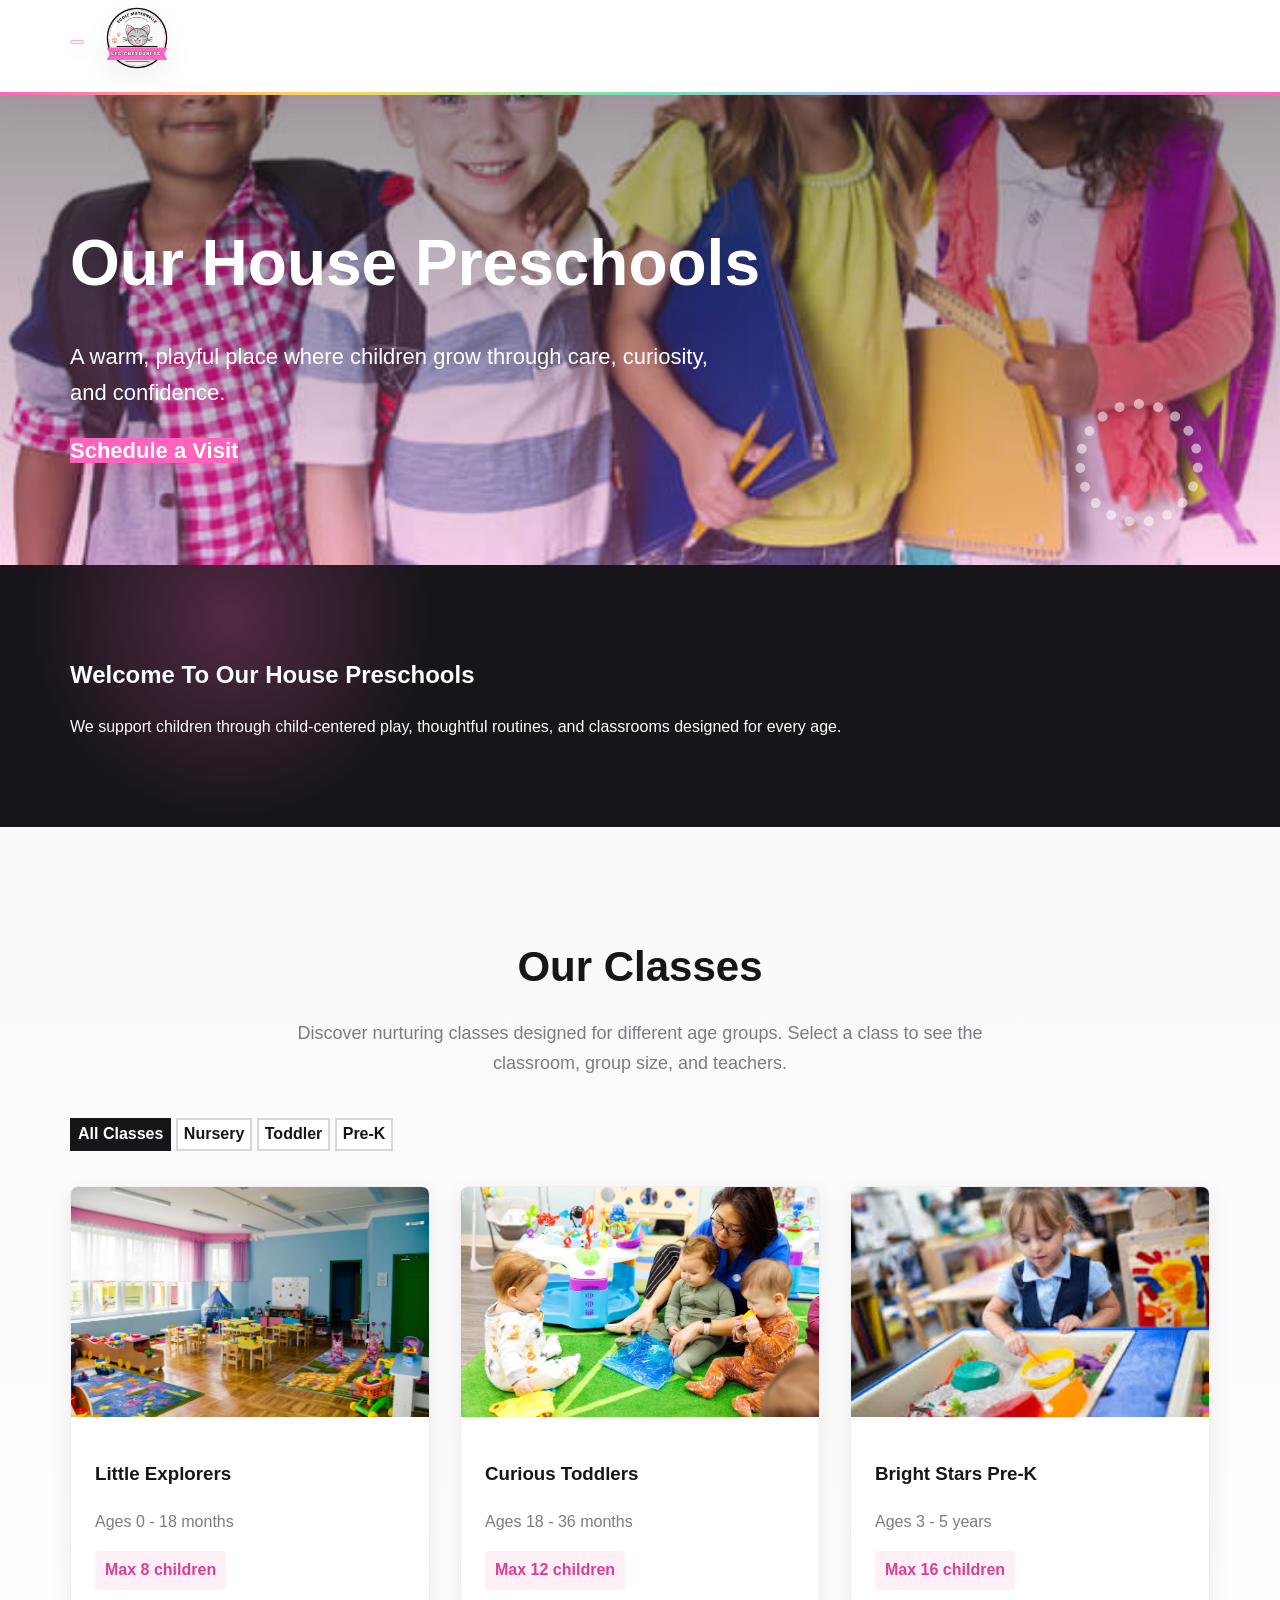
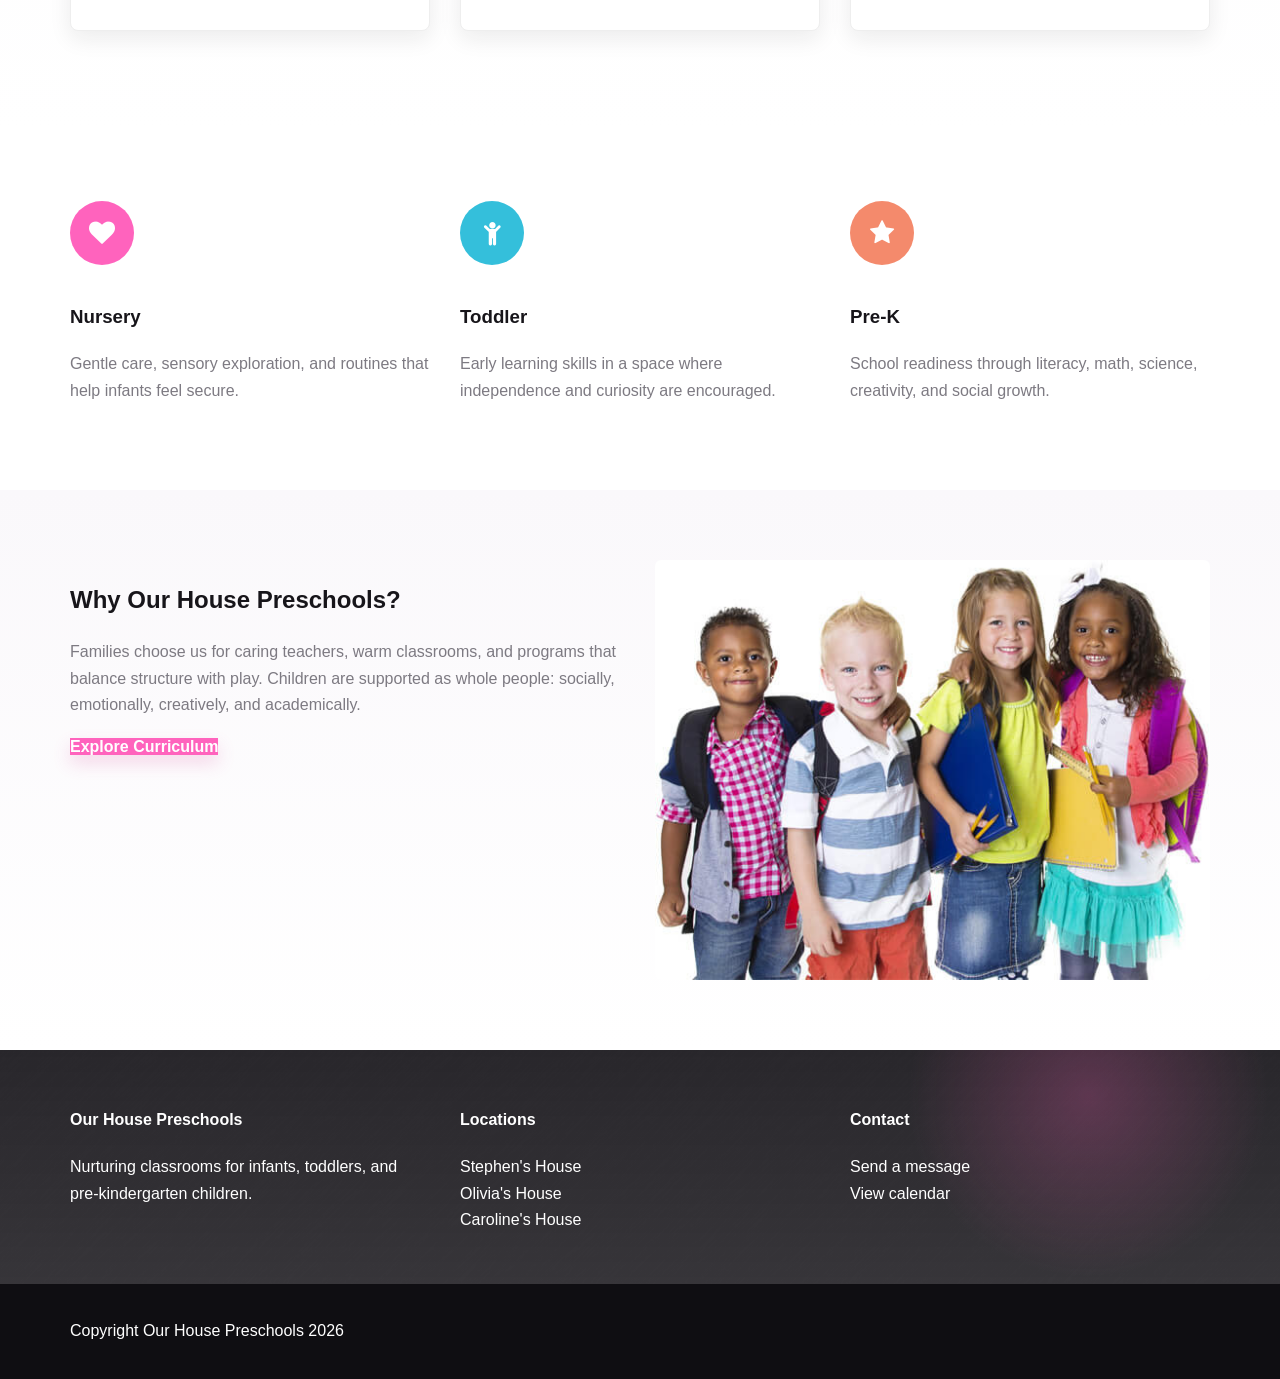
==== commit a6e8c2fe: "updates 01/06/2026" ====
--- a/index.html
+++ b/index.html
@@ -1,1072 +1,3 @@
-<!DOCTYPE html><html lang="en-US"><head>
-<meta charset="UTF-8">
-<meta name="viewport" content="width=device-width">
-<title>Our House Preschools Our House Preschools</title>
-<meta name="robots" content="max-image-preview:large">
-<link rel="dns-prefetch" href="//fonts.googleapis.com">
-<style id="wp-img-auto-sizes-contain-inline-css" type="text/css">
-img:is([sizes=auto i],[sizes^="auto," i]){contain-intrinsic-size:3000px 1500px}
-/*# sourceURL=wp-img-auto-sizes-contain-inline-css */
-</style>
-<style id="wp-emoji-styles-inline-css" type="text/css">
-
-	img.wp-smiley, img.emoji {
-		display: inline !important;
-		border: none !important;
-		box-shadow: none !important;
-		height: 1em !important;
-		width: 1em !important;
-		margin: 0 0.07em !important;
-		vertical-align: -0.1em !important;
-		background: none !important;
-		padding: 0 !important;
-	}
-/*# sourceURL=wp-emoji-styles-inline-css */
-</style>
-<link rel="stylesheet" id="wp-block-library-css" href="css/style.min.css" type="text/css" media="all">
-
-<style id="classic-theme-styles-inline-css" type="text/css">
-/*! This file is auto-generated */
-.wp-block-button__link{color:#fff;background-color:#32373c;border-radius:9999px;box-shadow:none;text-decoration:none;padding:calc(.667em + 2px) calc(1.333em + 2px);font-size:1.125em}.wp-block-file__button{background:#32373c;color:#fff;text-decoration:none}
-/*# sourceURL=/wp-includes/css/classic-themes.min.css */
-</style>
-<style id="global-styles-inline-css" type="text/css">
-:root{--wp--preset--aspect-ratio--square: 1;--wp--preset--aspect-ratio--4-3: 4/3;--wp--preset--aspect-ratio--3-4: 3/4;--wp--preset--aspect-ratio--3-2: 3/2;--wp--preset--aspect-ratio--2-3: 2/3;--wp--preset--aspect-ratio--16-9: 16/9;--wp--preset--aspect-ratio--9-16: 9/16;--wp--preset--color--black: #000000;--wp--preset--color--cyan-bluish-gray: #abb8c3;--wp--preset--color--white: #ffffff;--wp--preset--color--pale-pink: #f78da7;--wp--preset--color--vivid-red: #cf2e2e;--wp--preset--color--luminous-vivid-orange: #ff6900;--wp--preset--color--luminous-vivid-amber: #fcb900;--wp--preset--color--light-green-cyan: #7bdcb5;--wp--preset--color--vivid-green-cyan: #00d084;--wp--preset--color--pale-cyan-blue: #8ed1fc;--wp--preset--color--vivid-cyan-blue: #0693e3;--wp--preset--color--vivid-purple: #9b51e0;--wp--preset--gradient--vivid-cyan-blue-to-vivid-purple: linear-gradient(135deg,rgb(6,147,227) 0%,rgb(155,81,224) 100%);--wp--preset--gradient--light-green-cyan-to-vivid-green-cyan: linear-gradient(135deg,rgb(122,220,180) 0%,rgb(0,208,130) 100%);--wp--preset--gradient--luminous-vivid-amber-to-luminous-vivid-orange: linear-gradient(135deg,rgb(252,185,0) 0%,rgb(255,105,0) 100%);--wp--preset--gradient--luminous-vivid-orange-to-vivid-red: linear-gradient(135deg,rgb(255,105,0) 0%,rgb(207,46,46) 100%);--wp--preset--gradient--very-light-gray-to-cyan-bluish-gray: linear-gradient(135deg,rgb(238,238,238) 0%,rgb(169,184,195) 100%);--wp--preset--gradient--cool-to-warm-spectrum: linear-gradient(135deg,rgb(74,234,220) 0%,rgb(151,120,209) 20%,rgb(207,42,186) 40%,rgb(238,44,130) 60%,rgb(251,105,98) 80%,rgb(254,248,76) 100%);--wp--preset--gradient--blush-light-purple: linear-gradient(135deg,rgb(255,206,236) 0%,rgb(152,150,240) 100%);--wp--preset--gradient--blush-bordeaux: linear-gradient(135deg,rgb(254,205,165) 0%,rgb(254,45,45) 50%,rgb(107,0,62) 100%);--wp--preset--gradient--luminous-dusk: linear-gradient(135deg,rgb(255,203,112) 0%,rgb(199,81,192) 50%,rgb(65,88,208) 100%);--wp--preset--gradient--pale-ocean: linear-gradient(135deg,rgb(255,245,203) 0%,rgb(182,227,212) 50%,rgb(51,167,181) 100%);--wp--preset--gradient--electric-grass: linear-gradient(135deg,rgb(202,248,128) 0%,rgb(113,206,126) 100%);--wp--preset--gradient--midnight: linear-gradient(135deg,rgb(2,3,129) 0%,rgb(40,116,252) 100%);--wp--preset--font-size--small: 13px;--wp--preset--font-size--medium: 20px;--wp--preset--font-size--large: 36px;--wp--preset--font-size--x-large: 42px;--wp--preset--spacing--20: 0.44rem;--wp--preset--spacing--30: 0.67rem;--wp--preset--spacing--40: 1rem;--wp--preset--spacing--50: 1.5rem;--wp--preset--spacing--60: 2.25rem;--wp--preset--spacing--70: 3.38rem;--wp--preset--spacing--80: 5.06rem;--wp--preset--shadow--natural: 6px 6px 9px rgba(0, 0, 0, 0.2);--wp--preset--shadow--deep: 12px 12px 50px rgba(0, 0, 0, 0.4);--wp--preset--shadow--sharp: 6px 6px 0px rgba(0, 0, 0, 0.2);--wp--preset--shadow--outlined: 6px 6px 0px -3px rgb(255, 255, 255), 6px 6px rgb(0, 0, 0);--wp--preset--shadow--crisp: 6px 6px 0px rgb(0, 0, 0);}:where(.is-layout-flex){gap: 0.5em;}:where(.is-layout-grid){gap: 0.5em;}body .is-layout-flex{display: flex;}.is-layout-flex{flex-wrap: wrap;align-items: center;}.is-layout-flex > :is(*, div){margin: 0;}body .is-layout-grid{display: grid;}.is-layout-grid > :is(*, div){margin: 0;}:where(.wp-block-columns.is-layout-flex){gap: 2em;}:where(.wp-block-columns.is-layout-grid){gap: 2em;}:where(.wp-block-post-template.is-layout-flex){gap: 1.25em;}:where(.wp-block-post-template.is-layout-grid){gap: 1.25em;}.has-black-color{color: var(--wp--preset--color--black) !important;}.has-cyan-bluish-gray-color{color: var(--wp--preset--color--cyan-bluish-gray) !important;}.has-white-color{color: var(--wp--preset--color--white) !important;}.has-pale-pink-color{color: var(--wp--preset--color--pale-pink) !important;}.has-vivid-red-color{color: var(--wp--preset--color--vivid-red) !important;}.has-luminous-vivid-orange-color{color: var(--wp--preset--color--luminous-vivid-orange) !important;}.has-luminous-vivid-amber-color{color: var(--wp--preset--color--luminous-vivid-amber) !important;}.has-light-green-cyan-color{color: var(--wp--preset--color--light-green-cyan) !important;}.has-vivid-green-cyan-color{color: var(--wp--preset--color--vivid-green-cyan) !important;}.has-pale-cyan-blue-color{color: var(--wp--preset--color--pale-cyan-blue) !important;}.has-vivid-cyan-blue-color{color: var(--wp--preset--color--vivid-cyan-blue) !important;}.has-vivid-purple-color{color: var(--wp--preset--color--vivid-purple) !important;}.has-black-background-color{background-color: var(--wp--preset--color--black) !important;}.has-cyan-bluish-gray-background-color{background-color: var(--wp--preset--color--cyan-bluish-gray) !important;}.has-white-background-color{background-color: var(--wp--preset--color--white) !important;}.has-pale-pink-background-color{background-color: var(--wp--preset--color--pale-pink) !important;}.has-vivid-red-background-color{background-color: var(--wp--preset--color--vivid-red) !important;}.has-luminous-vivid-orange-background-color{background-color: var(--wp--preset--color--luminous-vivid-orange) !important;}.has-luminous-vivid-amber-background-color{background-color: var(--wp--preset--color--luminous-vivid-amber) !important;}.has-light-green-cyan-background-color{background-color: var(--wp--preset--color--light-green-cyan) !important;}.has-vivid-green-cyan-background-color{background-color: var(--wp--preset--color--vivid-green-cyan) !important;}.has-pale-cyan-blue-background-color{background-color: var(--wp--preset--color--pale-cyan-blue) !important;}.has-vivid-cyan-blue-background-color{background-color: var(--wp--preset--color--vivid-cyan-blue) !important;}.has-vivid-purple-background-color{background-color: var(--wp--preset--color--vivid-purple) !important;}.has-black-border-color{border-color: var(--wp--preset--color--black) !important;}.has-cyan-bluish-gray-border-color{border-color: var(--wp--preset--color--cyan-bluish-gray) !important;}.has-white-border-color{border-color: var(--wp--preset--color--white) !important;}.has-pale-pink-border-color{border-color: var(--wp--preset--color--pale-pink) !important;}.has-vivid-red-border-color{border-color: var(--wp--preset--color--vivid-red) !important;}.has-luminous-vivid-orange-border-color{border-color: var(--wp--preset--color--luminous-vivid-orange) !important;}.has-luminous-vivid-amber-border-color{border-color: var(--wp--preset--color--luminous-vivid-amber) !important;}.has-light-green-cyan-border-color{border-color: var(--wp--preset--color--light-green-cyan) !important;}.has-vivid-green-cyan-border-color{border-color: var(--wp--preset--color--vivid-green-cyan) !important;}.has-pale-cyan-blue-border-color{border-color: var(--wp--preset--color--pale-cyan-blue) !important;}.has-vivid-cyan-blue-border-color{border-color: var(--wp--preset--color--vivid-cyan-blue) !important;}.has-vivid-purple-border-color{border-color: var(--wp--preset--color--vivid-purple) !important;}.has-vivid-cyan-blue-to-vivid-purple-gradient-background{background: var(--wp--preset--gradient--vivid-cyan-blue-to-vivid-purple) !important;}.has-light-green-cyan-to-vivid-green-cyan-gradient-background{background: var(--wp--preset--gradient--light-green-cyan-to-vivid-green-cyan) !important;}.has-luminous-vivid-amber-to-luminous-vivid-orange-gradient-background{background: var(--wp--preset--gradient--luminous-vivid-amber-to-luminous-vivid-orange) !important;}.has-luminous-vivid-orange-to-vivid-red-gradient-background{background: var(--wp--preset--gradient--luminous-vivid-orange-to-vivid-red) !important;}.has-very-light-gray-to-cyan-bluish-gray-gradient-background{background: var(--wp--preset--gradient--very-light-gray-to-cyan-bluish-gray) !important;}.has-cool-to-warm-spectrum-gradient-background{background: var(--wp--preset--gradient--cool-to-warm-spectrum) !important;}.has-blush-light-purple-gradient-background{background: var(--wp--preset--gradient--blush-light-purple) !important;}.has-blush-bordeaux-gradient-background{background: var(--wp--preset--gradient--blush-bordeaux) !important;}.has-luminous-dusk-gradient-background{background: var(--wp--preset--gradient--luminous-dusk) !important;}.has-pale-ocean-gradient-background{background: var(--wp--preset--gradient--pale-ocean) !important;}.has-electric-grass-gradient-background{background: var(--wp--preset--gradient--electric-grass) !important;}.has-midnight-gradient-background{background: var(--wp--preset--gradient--midnight) !important;}.has-small-font-size{font-size: var(--wp--preset--font-size--small) !important;}.has-medium-font-size{font-size: var(--wp--preset--font-size--medium) !important;}.has-large-font-size{font-size: var(--wp--preset--font-size--large) !important;}.has-x-large-font-size{font-size: var(--wp--preset--font-size--x-large) !important;}
-/*# sourceURL=global-styles-inline-css */
-</style>
-
-<link rel="stylesheet" id="cms-plugin-stylesheet-css" href="css/cms-style.css" type="text/css" media="all">
-<link rel="stylesheet" id="contact-form-7-css" href="css/styles.css" type="text/css" media="all">
-<link rel="stylesheet" id="essential-grid-plugin-settings-css" href="css/settings.css" type="text/css" media="all">
-<link rel="stylesheet" id="tp-open-sans-css" href="http://fonts.googleapis.com/css?family=Open+Sans%3A300%2C400%2C600%2C700%2C800&ver=6.9.4" type="text/css" media="all">
-<link rel="stylesheet" id="tp-raleway-css" href="http://fonts.googleapis.com/css?family=Raleway%3A100%2C200%2C300%2C400%2C500%2C600%2C700%2C800%2C900&ver=6.9.4" type="text/css" media="all">
-<link rel="stylesheet" id="tp-droid-serif-css" href="http://fonts.googleapis.com/css?family=Droid+Serif%3A400%2C700&ver=6.9.4" type="text/css" media="all">
-<link rel="stylesheet" id="timetable_sf_style-css" href="css/superfish.css" type="text/css" media="all">
-<link rel="stylesheet" id="timetable_style-css" href="css/style_1.css" type="text/css" media="all">
-<link rel="stylesheet" id="timetable_event_template-css" href="css/event_template.css" type="text/css" media="all">
-<link rel="stylesheet" id="timetable_responsive_style-css" href="css/responsive.css" type="text/css" media="all">
-<link rel="stylesheet" id="timetable_font_lato-css" href="//fonts.googleapis.com/css?family=Lato%3A400%2C700&ver=6.9.4" type="text/css" media="all">
-<link rel="stylesheet" id="cmssuperheroes-bootstrap-css" href="css/bootstrap.min.css" type="text/css" media="all">
-<link rel="stylesheet" id="cmssuperheroes-font-awesome-css" href="css/font-awesome.min.css" type="text/css" media="all">
-<link rel="stylesheet" id="cmssuperheroes-font-ionicons-css" href="css/ionicons.min.css" type="text/css" media="all">
-<link rel="stylesheet" id="cmssuperheroes-pe-icon-css" href="css/pe-icon-7-stroke.css" type="text/css" media="all">
-<link rel="stylesheet" id="cmssuperheroes-style-css" href="css/style.css" type="text/css" media="all">
-<link rel="stylesheet" id="cmssuperheroes-static-css" href="css/static.css" type="text/css" media="all">
-<link rel="stylesheet" id="widget_cart_search_scripts-css" href="css/widgets.css" type="text/css" media="all">
-<link rel="stylesheet" id="js_composer_front-css" href="css/js_composer.min.css" type="text/css" media="all">
-<link rel="stylesheet" id="redux-google-fonts-smof_data-css" href="http://fonts.googleapis.com/css?family=Dosis%3A200%2C300%2C400%2C500%2C600%2C700%2C800%7CAmatic+SC%3A400%2C700&ver=1616439485" type="text/css" media="all">
-<script type="text/javascript" src="js/jquery.min.js" id="jquery-core-js"></script>
-<script type="text/javascript" src="js/jquery-migrate.min.js" id="jquery-migrate-js"></script>
-<script type="text/javascript" src="js/bootstrap.min.js" id="cmssuperheroes-bootstrap-js"></script>
-<script type="text/javascript" src="js/widgets.js" id="widget_cart_search_scripts-js"></script>
-<script></script><link rel="https://api.w.org/" href="http://www.ourhousepreschool.com/wp-json/"><link rel="alternate" title="JSON" type="application/json" href="http://www.ourhousepreschool.com/wp-json/wp/v2/pages/14"><link rel="EditURI" type="application/rsd+xml" title="RSD" href="http://www.ourhousepreschool.com/xmlrpc.php?rsd">
-<style type="text/css" data-type="cms_shortcodes-custom-css">#cshero-header.header-fixed-page{background-color:rgba(255,255,255,0.8)}#cshero-header.header-fixed-page{background-color:rgba(255,255,255,0.8)}</style><style type="text/css">.recentcomments a{display:inline !important;padding:0 !important;margin:0 !important;}</style><meta name="generator" content="Powered by WPBakery Page Builder - drag and drop page builder for WordPress.">
-<meta name="generator" content="Powered by Slider Revolution 6.7.18 - responsive, Mobile-Friendly Slider Plugin for WordPress with comfortable drag and drop interface.">
-<script>function setREVStartSize(e){
-			//window.requestAnimationFrame(function() {
-				window.RSIW = window.RSIW===undefined ? window.innerWidth : window.RSIW;
-				window.RSIH = window.RSIH===undefined ? window.innerHeight : window.RSIH;
-				try {
-					var pw = document.getElementById(e.c).parentNode.offsetWidth,
-						newh;
-					pw = pw===0 || isNaN(pw) || (e.l=="fullwidth" || e.layout=="fullwidth") ? window.RSIW : pw;
-					e.tabw = e.tabw===undefined ? 0 : parseInt(e.tabw);
-					e.thumbw = e.thumbw===undefined ? 0 : parseInt(e.thumbw);
-					e.tabh = e.tabh===undefined ? 0 : parseInt(e.tabh);
-					e.thumbh = e.thumbh===undefined ? 0 : parseInt(e.thumbh);
-					e.tabhide = e.tabhide===undefined ? 0 : parseInt(e.tabhide);
-					e.thumbhide = e.thumbhide===undefined ? 0 : parseInt(e.thumbhide);
-					e.mh = e.mh===undefined || e.mh=="" || e.mh==="auto" ? 0 : parseInt(e.mh,0);
-					if(e.layout==="fullscreen" || e.l==="fullscreen")
-						newh = Math.max(e.mh,window.RSIH);
-					else{
-						e.gw = Array.isArray(e.gw) ? e.gw : [e.gw];
-						for (var i in e.rl) if (e.gw[i]===undefined || e.gw[i]===0) e.gw[i] = e.gw[i-1];
-						e.gh = e.el===undefined || e.el==="" || (Array.isArray(e.el) && e.el.length==0)? e.gh : e.el;
-						e.gh = Array.isArray(e.gh) ? e.gh : [e.gh];
-						for (var i in e.rl) if (e.gh[i]===undefined || e.gh[i]===0) e.gh[i] = e.gh[i-1];
-											
-						var nl = new Array(e.rl.length),
-							ix = 0,
-							sl;
-						e.tabw = e.tabhide>=pw ? 0 : e.tabw;
-						e.thumbw = e.thumbhide>=pw ? 0 : e.thumbw;
-						e.tabh = e.tabhide>=pw ? 0 : e.tabh;
-						e.thumbh = e.thumbhide>=pw ? 0 : e.thumbh;
-						for (var i in e.rl) nl[i] = e.rl[i]<window.RSIW ? 0 : e.rl[i];
-						sl = nl[0];
-						for (var i in nl) if (sl>nl[i] && nl[i]>0) { sl = nl[i]; ix=i;}
-						var m = pw>(e.gw[ix]+e.tabw+e.thumbw) ? 1 : (pw-(e.tabw+e.thumbw)) / (e.gw[ix]);
-						newh =  (e.gh[ix] * m) + (e.tabh + e.thumbh);
-					}
-					var el = document.getElementById(e.c);
-					if (el!==null && el) el.style.height = newh+"px";
-					el = document.getElementById(e.c+"_wrapper");
-					if (el!==null && el) {
-						el.style.height = newh+"px";
-						el.style.display = "block";
-					}
-				} catch(e){
-					console.log("Failure at Presize of Slider:" + e)
-				}
-			//});
-		  };</script>
-<style type="text/css" title="dynamic-css" class="options-output">.page-title{background-color:#6e4692;background-repeat:no-repeat;background-size:cover;background-position:center center;background-image:url('http://demo.cmssuperheroes.com/themeforest/wp-kindergarten/wp-content/themes/wp_kindergarten/assets/images/bg-vector-lg.png');}.page-title #page-title-text h1{font-family:Dosis;text-align:center;line-height:42px;font-weight:700;font-style:normal;color:#fff;font-size:42px;}footer #cshero-footer-top{background-color:#6e4692;background-repeat:repeat;background-size:contain;background-position:center center;background-image:url('http://demo.cmssuperheroes.com/themeforest/wp-kindergarten/wp-content/themes/wp_kindergarten/assets/images/bg-vector-lg.png');}a{color:#6f4792;}a:hover{color:#9c9c9c;}body{font-family:Dosis;line-height:26px;font-weight:400;font-style:normal;color:#9c9c9c;font-size:18px;}body h1{font-family:"Amatic SC";line-height:72px;font-weight:700;font-style:normal;color:#6f4792;font-size:62px;}body h2{font-family:"Amatic SC";line-height:58px;font-weight:700;font-style:normal;color:#6f4792;font-size:53px;}body h3{font-family:"Amatic SC";line-height:54px;font-weight:700;font-style:normal;color:#6f4792;font-size:48px;}body h4{font-family:Dosis;line-height:34px;font-weight:700;font-style:normal;font-size:34px;}body h5{font-family:Dosis;line-height:26px;font-weight:700;font-style:normal;font-size:24px;}body h6{font-family:Dosis;line-height:18px;font-weight:700;font-style:normal;font-size:14px;}</style><style type="text/css" data-type="vc_shortcodes-custom-css">.vc_custom_1429114407756{padding-top: 55px !important;padding-bottom: 55px !important;background-color: #734d96 !important;}.vc_custom_1429031506394{padding-top: 80px !important;}.vc_custom_1431191704760{padding-top: 95px !important;padding-bottom: 95px !important;background-image: url(images/parents.jpg) !important;}.vc_custom_1430904198118{padding-right: 30px !important;padding-left: 30px !important;}</style><noscript><style> .wpb_animate_when_almost_visible { opacity: 1; }</style></noscript><link rel="stylesheet" id="vc_font_awesome_5_shims-css" href="css/v4-shims.min.css" type="text/css" media="all">
-<link rel="stylesheet" id="vc_font_awesome_5-css" href="css/all.min.css" type="text/css" media="all">
-<link property="stylesheet" rel="stylesheet" id="owl-carousel-css" href="css/owl.carousel.css" type="text/css" media="all">
-<link rel="stylesheet" id="rs-plugin-settings-css" href="css/rs6.css" type="text/css" media="all">
-<style id="rs-plugin-settings-inline-css" type="text/css">
-.tp-caption a{color:#ff7302;text-shadow:none;-webkit-transition:all 0.2s ease-out;-moz-transition:all 0.2s ease-out;-o-transition:all 0.2s ease-out;-ms-transition:all 0.2s ease-out}.tp-caption a:hover{color:#ffa902}		#rev_slider_3_1_wrapper rs-loader.spinner3 div{background-color:#6b448e !important}
-/*# sourceURL=rs-plugin-settings-inline-css */
-</style>
-
-</head>
-<body class="home wp-singular page-template-default page page-id-14 wp-theme-wp_kindergarten wp-child-theme-wp_kindergarten-child tribe-no-js tribe-bar-is-disabled wpb-js-composer js-comp-ver-7.9 vc_responsive">
-<div id="page" class="cs-wide">
-	<header id="masthead" class="site-header lol" role="banner">
-		<div id="cshero-header" class="cshero-main-header no-sticky header-fixed-page">
-    <div class="container">
-        <div class="row">
-            <div id="cshero-header-logo" class="col-xs-12 col-sm-3 col-md-3 col-lg-3">
-                <a href="index.html"><img alt="" src="images/OurHouse6pct.png"></a>
-            </div>
-            
-            <div id="cshero-header-navigation" class="col-xs-12 col-sm-9 col-md-9 col-lg-9">
-                <nav id="site-navigation" class="main-navigation" role="navigation">
-                    <div class="menu-main-menu-container">
-                        <ul id="menu-main-menu" class="nav-menu menu-main-menu">
-
-                            <!-- Home -->
-                            <li id="menu-item-2682" class="menu-item menu-item-type-post_type menu-item-object-page menu-item-home current-menu-item page_item page-item-14 current_page_item no_group menu-item-2682" data-depth="0">
-                                <a href="index.html">
-                                    <i style="color: #5fcde3; font-size: 41px" class="fa fa-home"></i> 
-                                    <span class="menu-title">Home</span>
-                                </a>
-                            </li>
-
-                            <!-- Our Schools Dropdown -->
-                            <li id="menu-item-2526" class="menu-item menu-item-type-custom menu-item-object-custom menu-item-has-children no_group menu-item-2526" data-depth="0">
-                                <a href="#">
-                                    <i style="color: #e7754d; font-size: 34px" class="fa fa-mortar-board"></i> 
-                                    <span class="menu-title">Our Schools</span>
-                                </a>
-                                <ul class="standar-dropdown standard autodrop_submenu sub-menu" style="width:200px;">
-                                    <li id="menu-item-2782" class="menu-item menu-item-type-post_type menu-item-object-page no_group menu-item-2782" data-depth="1">
-                                        <a href="stephens-house.html"><span class="menu-title">Stephen’s House</span></a>
-                                    </li>
-                                    <li id="menu-item-2781" class="menu-item menu-item-type-post_type menu-item-object-page no_group menu-item-2781" data-depth="1">
-                                        <a href="olivias-house.html"><span class="menu-title">Olivia’s House</span></a>
-                                    </li>
-                                    <li id="menu-item-2870" class="menu-item menu-item-type-post_type menu-item-object-page no_group menu-item-2870" data-depth="1">
-                                        <a href="virtual-tours.html"><span class="menu-title">Virtual Tours</span></a>
-                                    </li>
-                                    <li id="menu-item-2685" class="menu-item menu-item-type-post_type menu-item-object-page no_group menu-item-2685" data-depth="1">
-                                        <a href="pricingtables.html"><span class="menu-title">Pricing</span></a>
-                                    </li>
-                                    <li id="menu-item-2786" class="menu-item menu-item-type-post_type menu-item-object-page no_group menu-item-2786" data-depth="1">
-                                        <a href="curriculum.html"><span class="menu-title">Curriculum</span></a>
-                                    </li>
-                                    <li id="menu-item-2785" class="menu-item menu-item-type-post_type menu-item-object-page no_group menu-item-2785" data-depth="1">
-                                        <a href="policies.html"><span class="menu-title">Policies</span></a>
-                                    </li>
-                                    <li id="menu-item-2784" class="menu-item menu-item-type-post_type menu-item-object-page no_group menu-item-2784" data-depth="1">
-                                        <a href="illness.html"><span class="menu-title">Illness</span></a>
-                                    </li>
-                                </ul>
-                            </li>
-
-                            <!-- Calendar -->
-                            <li id="menu-item-2827" class="menu-item menu-item-type-custom menu-item-object-custom no_group menu-item-2827" data-depth="0">
-                                <a href="calendar.html">
-                                    <i style="color: #dd6b9e; font-size: 34px" class="fa fa-calendar"></i> 
-                                    <span class="menu-title">Calendar</span>
-                                </a>
-                            </li>
-
-                            <!-- Online Payment -->
-                            <li id="menu-item-2764" class="menu-item menu-item-type-post_type menu-item-object-page no_group menu-item-2764" data-depth="0">
-                                <a href="onlinepayment.html">
-                                    <i style="color: #6e4692; font-size: 34px" class="fa fa-paypal"></i> 
-                                    <span class="menu-title">Online Payment</span>
-                                </a>
-                            </li>
-
-                            <!-- Contact -->
-                            <li id="menu-item-2686" class="menu-item menu-item-type-post_type menu-item-object-page no_group menu-item-2686" data-depth="0">
-                                <a href="contact.html">
-                                    <i style="color: #2fb9d3; font-size: 34px" class="fa fa-phone"></i> 
-                                    <span class="menu-title">Contact</span>
-                                </a>
-                            </li>
-
-                        </ul>
-                    </div>
-                </nav>
-            </div>
-
-            <div id="cshero-menu-mobile" class="collapse navbar-collapse"><i class="pe-7s-menu"></i></div>
-        </div>
-    </div>
-</div>
-<!-- #site-navigation -->	</header><!-- #masthead -->
-    	<div id="main"><div id="page-default" class="no-container">
-	<div id="primary">
-		<div id="content" role="main">
-
-							<article id="post-14" class="post-14 page type-page status-publish hentry">
-	<div class="entry-content">
-			<div class="wpb-content-wrapper"><div class="wpb_row cshero_69ebb5f8c6d5c cms-row-full-width      vc_row-fluid" style="">
-                            <div class="no-container"><div class="row">    
-	<div class="vc_col-sm-12  wpb_column vc_column_container    ">
-		<div class="wpb_wrapper" style="font-size:;font-weight:;line-height:;">
-			<div class="wpb_revslider_element wpb_content_element">
-			<!-- START Home slider REVOLUTION SLIDER 6.7.18 --><p class="rs-p-wp-fix"></p>
-			<rs-module-wrap id="rev_slider_3_1_wrapper" data-source="gallery" style="visibility:hidden;background:#E9E9E9;padding:0;margin:0px auto;margin-top:0;margin-bottom:0;">
-				<rs-module id="rev_slider_3_1" style="" data-version="6.7.18">
-					<rs-slides style="overflow: hidden; position: absolute;">
-						<rs-slide style="position: absolute;" data-key="rs-5" data-title="Slide" data-duration="3000" data-anim="f:random;" data-in="prst:rndany;o:0;r:ran(-45|45);sx:0;sy:0;row:5;col:5;" data-out="a:false;">
-							<img decoding="async" src="images/dummy.png" alt="" title="Home" class="rev-slidebg tp-rs-img rs-lazyload" data-lazyload="//www.ourhousepreschool.com/wp-content/uploads/revslider/home-slider/bg-slider1.jpg" data-bg="p:center top;" data-parallax="off" data-no-retina="">
-<!--
-							--><rs-layer id="slider-3-slide-5-layer-1" class="rs-pxl-2" data-type="image" data-rsp_ch="on" data-xy="x:r;y:244px;" data-text="l:22;" data-dim="w:484px;h:391px;" data-frame_0="x:left;o:1;tp:600;" data-frame_1="tp:600;st:500;" data-frame_999="st:w;auto:true;" style="z-index:5;"><img fetchpriority="high" decoding="async" src="images/dummy.png" alt="" class="tp-rs-img rs-lazyload" width="535" height="432" data-lazyload="//www.ourhousepreschool.com/wp-content/uploads/revslider/home-slider/abc-layer-slider1.png" data-no-retina=""> 
-							</rs-layer><!--
-
-							--><rs-layer id="slider-3-slide-5-layer-3" class="dosis700-40px rs-pxl-2" data-type="text" data-color="rgba(109,70,144,1)" data-rsp_ch="on" data-xy="x:698px;y:803px;" data-text="s:40;l:38;fw:700;" data-frame_0="o:1;tp:600;" data-frame_0_chars="d:5;y:-50px;o:0;" data-frame_1="tp:600;st:510;sp:200;" data-frame_1_chars="d:5;" data-frame_999="st:w;auto:true;" style="z-index:6;font-family:'Dosis';text-shadow:none;">EDUCATION THROUGH PLAY 
-							</rs-layer><!--
-
-							--><rs-layer id="slider-3-slide-5-layer-5" data-type="image" data-rsp_ch="on" data-xy="x:789px;y:656px;" data-text="l:22;" data-dim="w:215px;h:136px;" data-frame_0="tp:600;" data-frame_1="tp:600;e:power2.inOut;st:500;" data-frame_999="o:0;tp:600;e:nothing;st:w;" style="z-index:7;"><img decoding="async" src="images/dummy.png" alt="" class="tp-rs-img rs-lazyload" width="215" height="136" data-lazyload="//www.ourhousepreschool.com/wp-content/uploads/2017/01/OurHouse6pct.png" data-no-retina=""> 
-							</rs-layer><!--
--->					</rs-slide>
-						<rs-slide style="position: absolute;" data-key="rs-51" data-title="Slide" data-duration="3000" data-in="prst:rndany;y:(100%);">
-							<img decoding="async" src="images/dummy.png" alt="" title="Home" class="rev-slidebg tp-rs-img rs-lazyload" data-lazyload="//www.ourhousepreschool.com/wp-content/uploads/revslider/home-slider/bg-slider1.jpg" data-bg="p:center top;" data-parallax="off" data-no-retina="">
-<!--
-							--><rs-layer id="slider-3-slide-51-layer-1" class="rs-pxl-2" data-type="image" data-rsp_ch="on" data-xy="x:r;y:244px;" data-text="l:22;" data-dim="w:484px;h:391px;" data-frame_0="x:left;o:1;tp:600;" data-frame_1="tp:600;st:500;" data-frame_999="st:w;auto:true;" style="z-index:5;"><img fetchpriority="high" decoding="async" src="images/dummy.png" alt="" class="tp-rs-img rs-lazyload" width="535" height="432" data-lazyload="//www.ourhousepreschool.com/wp-content/uploads/revslider/home-slider/abc-layer-slider1.png" data-no-retina=""> 
-							</rs-layer><!--
-
-							--><rs-layer id="slider-3-slide-51-layer-3" class="dosis700-40px rs-pxl-2" data-type="text" data-color="rgba(109,70,144,1)" data-rsp_ch="on" data-xy="x:698px;y:803px;" data-text="s:40;l:38;fw:700;" data-frame_0="o:1;tp:600;" data-frame_0_chars="d:5;y:-50px;o:0;" data-frame_1="tp:600;st:510;sp:200;" data-frame_1_chars="d:5;" data-frame_999="st:w;auto:true;" style="z-index:6;font-family:'Dosis';text-shadow:none;">EDUCATION THROUGH PLAY 
-							</rs-layer><!--
-
-							--><rs-layer id="slider-3-slide-51-layer-5" data-type="image" data-rsp_ch="on" data-xy="x:789px;y:656px;" data-text="l:22;" data-dim="w:215px;h:136px;" data-frame_0="tp:600;" data-frame_1="tp:600;e:power2.inOut;st:500;" data-frame_999="o:0;tp:600;e:nothing;st:w;" style="z-index:7;"><img decoding="async" src="images/dummy.png" alt="" class="tp-rs-img rs-lazyload" width="215" height="136" data-lazyload="//www.ourhousepreschool.com/wp-content/uploads/2017/01/OurHouse6pct.png" data-no-retina=""> 
-							</rs-layer><!--
--->					</rs-slide>
-					</rs-slides>
-				</rs-module>
-				<script>
-					setREVStartSize({c: 'rev_slider_3_1',rl:[1240,1024,778,480],el:[],gw:[1170],gh:[900],type:'standard',justify:'',layout:'fullwidth',mh:"900"});if (window.RS_MODULES!==undefined && window.RS_MODULES.modules!==undefined && window.RS_MODULES.modules["revslider31"]!==undefined) {window.RS_MODULES.modules["revslider31"].once = false;window.revapi3 = undefined;if (window.RS_MODULES.checkMinimal!==undefined) window.RS_MODULES.checkMinimal()}
-				</script>
-			</rs-module-wrap>
-			<!-- END REVOLUTION SLIDER -->
-</div>
-		</div> 
-	</div> 
-        </div></div></div>
-<div class="wpb_row cshero_69ebb5f8ca2f6  bg-effect-lg     vc_row-fluid vc_custom_1429114407756" style="color:#ffffff;">
-                        <div class="container"><div class="row">        
-	<div class="vc_col-sm-12  wpb_column vc_column_container    ">
-		<div class="wpb_wrapper" style="font-size:;font-weight:;line-height:;">
-			
-	<div class="wpb_text_column wpb_content_element">
-		<div class="wpb_wrapper">
-			<p style="text-align: center; font-size: 38px; line-height: 48px; font-weight: bold;">Welcome To Our House Preschools</p>
-
-		</div>
-	</div>
-
-
-
-
-
-
-	<!-- ====================== OUR CLASSES SECTION ====================== -->
-<section id="classes" class="py-16 bg-gradient-to-b from-pink-50 to-white">
-  <div class="max-w-7xl mx-auto px-6">
-    
-    <!-- Section Title -->
-    <div class="text-center mb-12">
-      <h2 class="text-4xl md:text-5xl font-bold text-pink-600 mb-4">Our Classes</h2>
-      <p class="text-xl text-gray-600 max-w-3xl mx-auto">
-        Discover our nurturing classes designed for different age groups. 
-        Click on any class to see the classroom, group size, and meet our wonderful mistresses.
-      </p>
-    </div>
-
-    <!-- Age Filters -->
-    <div class="flex flex-wrap justify-center gap-3 mb-12">
-      <button onclick="filterClasses('all')" 
-              class="active-tab px-8 py-3 rounded-full font-semibold text-white bg-pink-600 hover:bg-pink-700 transition-all">
-        All Classes
-      </button>
-      <button onclick="filterClasses('nursery')" 
-              class="px-8 py-3 rounded-full font-semibold border-2 border-pink-200 hover:border-pink-600 hover:bg-pink-50 transition-all">
-        Nursery (0-18 months)
-      </button>
-      <button onclick="filterClasses('toddler')" 
-              class="px-8 py-3 rounded-full font-semibold border-2 border-pink-200 hover:border-pink-600 hover:bg-pink-50 transition-all">
-        Toddler (18-36 months)
-      </button>
-      <button onclick="filterClasses('prek')" 
-              class="px-8 py-3 rounded-full font-semibold border-2 border-pink-200 hover:border-pink-600 hover:bg-pink-50 transition-all">
-        Pre-K (3-5 years)
-      </button>
-    </div>
-
-    <!-- Classes Grid -->
-    <div class="grid grid-cols-1 md:grid-cols-2 lg:grid-cols-3 gap-8" id="classes-grid">
-
-      <!-- Nursery Class -->
-      <div class="class-card bg-white rounded-3xl overflow-hidden shadow-xl hover:shadow-2xl transition-all duration-300 cursor-pointer" 
-           data-category="nursery" onclick="showClassDetail(0)">
-        <img src="https://via.placeholder.com/600x400/FF9ED2/FFFFFF?text=Nursery+Class" 
-             alt="Nursery Classroom" class="w-full h-56 object-cover">
-        <div class="p-6">
-          <h3 class="text-2xl font-semibold text-pink-600">Little Explorers</h3>
-          <p class="text-gray-600 mt-1">Ages 0 - 18 months</p>
-          <div class="mt-4 flex justify-between text-sm">
-            <span class="font-medium">Max 8 children</span>
-            <span class="text-emerald-600 font-medium">2 Mistresses</span>
-          </div>
-        </div>
-      </div>
-
-      <!-- Toddler Class -->
-      <div class="class-card bg-white rounded-3xl overflow-hidden shadow-xl hover:shadow-2xl transition-all duration-300 cursor-pointer" 
-           data-category="toddler" onclick="showClassDetail(1)">
-        <img src="https://via.placeholder.com/600x400/9ED2FF/FFFFFF?text=Toddler+Class" 
-             alt="Toddler Classroom" class="w-full h-56 object-cover">
-        <div class="p-6">
-          <h3 class="text-2xl font-semibold text-pink-600">Curious Toddlers</h3>
-          <p class="text-gray-600 mt-1">Ages 18 - 36 months</p>
-          <div class="mt-4 flex justify-between text-sm">
-            <span class="font-medium">Max 12 children</span>
-            <span class="text-emerald-600 font-medium">2 Mistresses</span>
-          </div>
-        </div>
-      </div>
-
-      <!-- Pre-K Class -->
-      <div class="class-card bg-white rounded-3xl overflow-hidden shadow-xl hover:shadow-2xl transition-all duration-300 cursor-pointer" 
-           data-category="prek" onclick="showClassDetail(2)">
-        <img src="https://via.placeholder.com/600x400/FFD29E/FFFFFF?text=Pre-K+Class" 
-             alt="Pre-K Classroom" class="w-full h-56 object-cover">
-        <div class="p-6">
-          <h3 class="text-2xl font-semibold text-pink-600">Bright Stars Pre-K</h3>
-          <p class="text-gray-600 mt-1">Ages 3 - 5 years</p>
-          <div class="mt-4 flex justify-between text-sm">
-            <span class="font-medium">Max 16 children</span>
-            <span class="text-emerald-600 font-medium">2 Mistresses</span>
-          </div>
-        </div>
-      </div>
-
-    </div>
-  </div>
-</section>
-
-<!-- ====================== CLASS DETAIL MODAL ====================== -->
-<div id="class-modal" class="hidden fixed inset-0 bg-black/70 flex items-center justify-center z-50 p-4">
-  <div class="bg-white rounded-3xl max-w-5xl w-full max-h-[95vh] overflow-hidden shadow-2xl">
-    
-    <!-- Modal Header -->
-    <div class="flex justify-between items-center border-b px-8 py-5">
-      <h2 id="modal-title" class="text-3xl font-bold text-pink-600"></h2>
-      <button onclick="closeModal()" 
-              class="text-4xl text-gray-400 hover:text-gray-600 transition">×</button>
-    </div>
-
-    <!-- Modal Content -->
-    <div class="p-8 overflow-auto max-h-[calc(95vh-80px)]" id="modal-content">
-      <!-- JavaScript will fill this -->
-    </div>
-  </div>
-</div>
-
-<!-- ====================== JAVASCRIPT ====================== -->
-<script>
-  // Class Data - Edit this with your real information
-  const classesData = [
-    {
-      title: "Little Explorers Nursery",
-      age: "Ages 0 - 18 months",
-      image: "https://via.placeholder.com/800x500/FF9ED2/FFFFFF?text=Nursery+Classroom",
-      maxKids: "8 children",
-      ratio: "1:4",
-      focus: "Sensory play, motor development, routines, and bonding",
-      teachers: [
-        {
-          name: "Miss Amira Ben Salah",
-          role: "Lead Mistress",
-          photo: "https://via.placeholder.com/150/FF9ED2/FFFFFF?text=Amira",
-          bio: "7 years experience with infants. Specialized in early attachment and responsive caregiving."
-        },
-        {
-          name: "Miss Leila Trabelsi",
-          role: "Assistant Mistress",
-          photo: "https://via.placeholder.com/150/9ED2FF/FFFFFF?text=Leila",
-          bio: "Loves music, songs and gentle movement activities. First Aid certified."
-        }
-      ]
-    },
-    {
-      title: "Curious Toddlers",
-      age: "Ages 18 - 36 months",
-      image: "https://via.placeholder.com/800x500/9ED2FF/FFFFFF?text=Toddler+Classroom",
-      maxKids: "12 children",
-      ratio: "1:6",
-      focus: "Language development, independence, social skills through play",
-      teachers: [
-        {
-          name: "Miss Sara Mahmoud",
-          role: "Lead Mistress",
-          photo: "https://via.placeholder.com/150/9ED2FF/FFFFFF?text=Sara",
-          bio: "6 years experience with toddlers. Passionate about early language and creative play."
-        },
-        {
-          name: "Miss Fatma Khelifi",
-          role: "Assistant Mistress",
-          photo: "https://via.placeholder.com/150/FFD29E/FFFFFF?text=Fatma",
-          bio: "Expert in potty training and fostering independence in young children."
-        }
-      ]
-    },
-    {
-      title: "Bright Stars Pre-K",
-      age: "Ages 3 - 5 years",
-      image: "https://via.placeholder.com/800x500/FFD29E/FFFFFF?text=Pre-K+Classroom",
-      maxKids: "16 children",
-      ratio: "1:8",
-      focus: "Pre-literacy, math concepts, science exploration, and school readiness",
-      teachers: [
-        {
-          name: "Miss Nour Hammami",
-          role: "Lead Mistress",
-          photo: "https://via.placeholder.com/150/FFD29E/FFFFFF?text=Nour",
-          bio: "8 years experience. Expert in preparing children for primary school."
-        },
-        {
-          name: "Miss Aya Ben Romdhane",
-          role: "Assistant Mistress",
-          photo: "https://via.placeholder.com/150/FF9ED2/FFFFFF?text=Aya",
-          bio: "Creative arts and music specialist. Makes learning fun every day!"
-        }
-      ]
-    }
-  ];
-
-  function showClassDetail(index) {
-    const cls = classesData[index];
-    const modal = document.getElementById('class-modal');
-    const content = document.getElementById('modal-content');
-    const title = document.getElementById('modal-title');
-
-    title.textContent = cls.title;
-
-    let teachersHTML = '';
-    cls.teachers.forEach(teacher => {
-      teachersHTML += `
-        <div class="flex gap-5 bg-gray-50 p-5 rounded-2xl">
-          <img src="${teacher.photo}" alt="${teacher.name}" 
-               class="w-24 h-24 rounded-2xl object-cover flex-shrink-0">
-          <div>
-            <h4 class="font-semibold text-lg">${teacher.name}</h4>
-            <p class="text-pink-600 text-sm">${teacher.role}</p>
-            <p class="text-gray-600 mt-2">${teacher.bio}</p>
-          </div>
-        </div>
-      `;
-    });
-
-    content.innerHTML = `
-      <div class="grid md:grid-cols-2 gap-10">
-        <!-- Left: Classroom Photo -->
-        <div>
-          <img src="${cls.image}" alt="${cls.title}" 
-               class="w-full rounded-3xl shadow-lg">
-        </div>
-
-        <!-- Right: Details -->
-        <div>
-          <p class="text-2xl text-gray-700 font-medium">${cls.age}</p>
-          
-          <div class="mt-8 bg-pink-50 p-8 rounded-3xl">
-            <h4 class="font-semibold text-xl mb-5 text-pink-700">Class Information</h4>
-            <div class="space-y-4 text-lg">
-              <p><strong>Maximum children:</strong> ${cls.maxKids}</p>
-              <p><strong>Teacher-Child Ratio:</strong> ${cls.ratio}</p>
-              <p><strong>Focus:</strong> ${cls.focus}</p>
-            </div>
-          </div>
-
-          <div class="mt-10">
-            <h4 class="font-semibold text-xl mb-6 text-pink-700">Meet Our Mistresses</h4>
-            <div class="space-y-6">
-              ${teachersHTML}
-            </div>
-          </div>
-        </div>
-      </div>
-    `;
-
-    modal.classList.remove('hidden');
-    modal.classList.add('flex');
-  }
-
-  function closeModal() {
-    const modal = document.getElementById('class-modal');
-    modal.classList.add('hidden');
-    modal.classList.remove('flex');
-  }
-
-  function filterClasses(category) {
-    const cards = document.querySelectorAll('.class-card');
-    
-    cards.forEach(card => {
-      if (category === 'all') {
-        card.style.display = 'block';
-      } else {
-        card.style.display = card.getAttribute('data-category') === category ? 'block' : 'none';
-      }
-    });
-
-    // Update active button
-    document.querySelectorAll('#classes button').forEach(btn => {
-      if (btn.getAttribute('onclick').includes(`'${category}'`)) {
-        btn.classList.add('active-tab', 'bg-pink-600', 'text-white');
-        btn.classList.remove('border-pink-200', 'hover:bg-pink-50');
-      } else {
-        btn.classList.remove('active-tab', 'bg-pink-600', 'text-white');
-        btn.classList.add('border-pink-200', 'hover:bg-pink-50');
-      }
-    });
-  }
-
-  // Close modal when clicking outside
-  document.getElementById('class-modal').addEventListener('click', function(e) {
-    if (e.target === this) closeModal();
-  });
-</script>
-
-
-
-
-		</div> 
-	</div> 
-    </div></div>    </div>
-<div class="wpb_row cshero_69ebb5f8ca6ee       vc_row-fluid vc_custom_1429031506394" style="">
-                        <div class="container"><div class="row">        
-	<div class="vc_col-sm-4  wpb_column vc_column_container    vc_custom_1430904198118  vc_custom_1430904198118">
-		<div class="wpb_wrapper" style="font-size:;font-weight:;line-height:;">
-			<div id="cms-fancyboxes-69ebb5f8caa5c" class="cms-fancyboxes-wraper cms-fancybox-layout-default template-cms_fancybox content-align-center ">
-  <style type="text/css" scoped="">
-    #cms-fancyboxes-69ebb5f8caa5c.cms-fancybox-layout-default .cms-fancyboxes-readmore a:hover {
-      color:  !important;
-      border-color:  !important;
-      background-color:  !important;
-    }
-  </style>
-    <div class="cms-fancyboxes-body">
-    <div class="cms-fancyboxes-item">
-            <div class="cms-fancy-box-image">
-        <span style="background-color: #da5192; border-color: #ba2b6f">
-          <img decoding="async" src="images/icon2.png" alt="">
-        </span>
-      </div>
-                  <div class="cms-fancy-box-content-title">
-          <h2 class="cms-fancy-box-title" style="color: ;">
-              Nursery          </h2>
-      </div>    
-            <div class="cms-fancy-box-content" style="color: ;">
-          <p>Our approach to learning and teaching is through child centered play and education. We have a fully equipped nursery.</p>
-      </div>
-          </div>
-  </div>
-</div>
-
-		</div> 
-	</div> 
-
-	<div class="vc_col-sm-4  wpb_column vc_column_container    ">
-		<div class="wpb_wrapper" style="font-size:;font-weight:;line-height:;">
-			<div id="cms-fancyboxes-69ebb5f8cb1b4" class="cms-fancyboxes-wraper cms-fancybox-layout-default template-cms_fancybox content-align-center ">
-  <style type="text/css" scoped="">
-    #cms-fancyboxes-69ebb5f8cb1b4.cms-fancybox-layout-default .cms-fancyboxes-readmore a:hover {
-      color: #34bfdb !important;
-      border-color:  !important;
-      background-color:  !important;
-    }
-  </style>
-    <div class="cms-fancyboxes-body">
-    <div class="cms-fancyboxes-item">
-            <div class="cms-fancy-box-image">
-        <span style="background-color: #34bfdb; border-color: #0f9fbc">
-          <img decoding="async" src="images/icon1.png" alt="">
-        </span>
-      </div>
-                  <div class="cms-fancy-box-content-title">
-          <h2 class="cms-fancy-box-title" style="color: ;">
-              Toddler          </h2>
-      </div>    
-            <div class="cms-fancy-box-content" style="color: ;">
-          <p>We focus on critical early learning skills, which are best developed in an atmosphere where independence is encouraged. Their building curiosity will be satisfied here.</p>
-      </div>
-          </div>
-  </div>
-</div>
-
-		</div> 
-	</div> 
-
-	<div class="vc_col-sm-4  wpb_column vc_column_container    ">
-		<div class="wpb_wrapper" style="font-size:;font-weight:;line-height:;">
-			<div id="cms-fancyboxes-69ebb5f8cb788" class="cms-fancyboxes-wraper cms-fancybox-layout-default template-cms_fancybox content-align-center ">
-  <style type="text/css" scoped="">
-    #cms-fancyboxes-69ebb5f8cb788.cms-fancybox-layout-default .cms-fancyboxes-readmore a:hover {
-      color: #ea8360 !important;
-      border-color:  !important;
-      background-color:  !important;
-    }
-  </style>
-    <div class="cms-fancyboxes-body">
-    <div class="cms-fancyboxes-item">
-            <div class="cms-fancy-box-image">
-        <span style="background-color: #ea8360; border-color: #c05631">
-          <img decoding="async" src="images/icon3.png" alt="">
-        </span>
-      </div>
-                  <div class="cms-fancy-box-content-title">
-          <h2 class="cms-fancy-box-title" style="color: ;">
-              Pre K          </h2>
-      </div>    
-            <div class="cms-fancy-box-content" style="color: ;">
-          <p>Your child is growing up fast and ready for a little more independence, we teach students essential knowledge and skills, which are a foundation to future success in school. At this age, students curiosity has only expanded. Our well-rounded curriculum gives them both education and a creative environment.</p>
-      </div>
-          </div>
-  </div>
-</div>
-
-		</div> 
-	</div> 
-    </div></div>    </div>
-<div class="wpb_row cshero_69ebb5f8cbbae       vc_row-fluid" style="">
-                        <div class="container"><div class="row">        
-	<div class="vc_col-sm-12  wpb_column vc_column_container    ">
-		<div class="wpb_wrapper" style="font-size:;font-weight:;line-height:;">
-			<div class="vc_empty_space" style="height: 80px"><span class="vc_empty_space_inner"></span></div><div class="vc_separator no-text center wpb_content_element vc_el_width_70" style="width: ">
-	<span class="vc_sep_holder vc_sep_holder_l ">
-		<span style="border-style:;border-color:#e9e9e9;border-width: 1px;" class="vc_sep_line">
-			<span class="arrow" style="border-width: 12px; border-color:#e9e9e9 transparent  transparent;"></span>
-		</span>
-	</span>
-</div>
-<div class="vc_empty_space" style="height: 80px"><span class="vc_empty_space_inner"></span></div>
-		</div> 
-	</div> 
-    </div></div>    </div>
-<div class="wpb_row cshero_69ebb5f8cc0af       vc_row-fluid" style="">
-    <style type="text/css" scoped=""> .cshero_69ebb5f8cc0af h1, .cshero_69ebb5f8cc0af h2, .cshero_69ebb5f8cc0af h3, .cshero_69ebb5f8cc0af h4, .cshero_69ebb5f8cc0af h5, .cshero_69ebb5f8cc0af h6 {color: #575656}</style>                    <div class="container"><div class="row">        
-	<div class="vc_col-sm-12 vc_col-lg-6 vc_col-md-12 vc_col-xs-12  wpb_column vc_column_container    align-center ">
-		<div class="wpb_wrapper" style="font-size:;font-weight:;line-height:;">
-			<div class="vc_empty_space" style="height: 25px"><span class="vc_empty_space_inner"></span></div>
-	<div class="wpb_text_column wpb_content_element">
-		<div class="wpb_wrapper">
-			<h1>Why <span style="color: #5fcde3;">Our House Preschools</span></h1>
-
-		</div>
-	</div>
-<div class="vc_empty_space" style="height: 25px"><span class="vc_empty_space_inner"></span></div><div class="vc_separator no-text center wpb_content_element vc_el_width_100" style="width: 155px">
-	<span class="vc_sep_holder vc_sep_holder_l ">
-		<span style="border-style:;border-color:#5fcde3;border-width: 4px;" class="vc_sep_line">
-			<span class="arrow" style="border-width: 12px; border-color:#5fcde3 transparent  transparent;"></span>
-		</span>
-	</span>
-</div>
-<div class="vc_empty_space" style="height: 35px"><span class="vc_empty_space_inner"></span></div>
-	<div class="wpb_text_column wpb_content_element">
-		<div class="wpb_wrapper">
-			<h3>Our mission is to provide a safe, nurturing, and friendly environment where your child can grow and learn with the help and guidance of positive role models and with developmentally appropriate activities.</h3>
-
-		</div>
-	</div>
-<div class="vc_empty_space" style="height: 32px"><span class="vc_empty_space_inner"></span></div><div class="vc_empty_space" style="height: 30px"><span class="vc_empty_space_inner"></span></div>
-		</div> 
-	</div> 
-
-	<div class="vc_col-sm-12 vc_col-lg-6 vc_col-md-12 vc_col-xs-12  wpb_column vc_column_container    align-center ">
-		<div class="wpb_wrapper" style="font-size:;font-weight:;line-height:;">
-			<div class="vc_empty_space" style="height: 25px"><span class="vc_empty_space_inner"></span></div>
-	<div class="wpb_text_column wpb_content_element">
-		<div class="wpb_wrapper">
-			<p><img decoding="async" class=" wp-image-360 size-full aligncenter" src="images/children.jpg" alt="" width="569" height="431"></p>
-
-		</div>
-	</div>
-
-		</div> 
-	</div> 
-    </div></div>    </div>
-<div class="wpb_row cshero_69ebb5f8cca6d    row-arrow  row-overlay-color vc_row-fluid  cms_parallax vc_custom_1431191704760" data-speed="0.5" style="color:#ffffff;background-position: 50% 0;background-attachment:fixed;-webkit-background-size: cover;-moz-background-size: cover;-o-background-size: cover;background-size: cover;">
-    <style type="text/css" scoped=""> .cshero_69ebb5f8cca6d h1, .cshero_69ebb5f8cca6d h2, .cshero_69ebb5f8cca6d h3, .cshero_69ebb5f8cca6d h4, .cshero_69ebb5f8cca6d h5, .cshero_69ebb5f8cca6d h6 {color: #ffffff} .cshero_69ebb5f8cca6d a{color: #ffffff} .cshero_69ebb5f8cca6d a:hover{color: #ffffff}</style>        <div class="cms-overlay-color"></div>            <div class="container"><div class="row">        
-	<div class="vc_col-sm-12 vc_col-lg-offset-2 vc_col-lg-8  wpb_column vc_column_container    ">
-		<div class="wpb_wrapper" style="font-size:;font-weight:;line-height:;">
-			
-	<div class="wpb_text_column wpb_content_element">
-		<div class="wpb_wrapper">
-			<h1 style="text-align: center;">What The Parents Say</h1>
-
-		</div>
-	</div>
-<div class="vc_empty_space" style="height: 15px"><span class="vc_empty_space_inner"></span></div><div class="vc_separator no-text center wpb_content_element vc_el_width_50" style="width: 155px">
-	<span class="vc_sep_holder vc_sep_holder_l ">
-		<span style="border-style:;border-color:#ffffff;border-width: 4px;" class="vc_sep_line">
-			<span class="arrow" style="border-width: 12px; border-color:#ffffff transparent  transparent;"></span>
-		</span>
-	</span>
-</div>
-<div class="vc_empty_space" style="height: 40px"><span class="vc_empty_space_inner"></span></div><div class="cms-carousel cms-testimonial-layout1 template-cms_carousel--testimonial-layout-1 " id="cms-carousel">
-            <div class="cms-testimonial-wrapper">
-            <div class="cms-carousel-item cms-testimonial-item">
-                <div class="cms-grid-content cms-testimonial-content">
-                    <p>Looking for a daycare was one of the most stressful times after becoming a new parent. No amount of research or planning felt adequate. We were lucky enough that there was an opening at Stephens house and after touring other facilities we simply felt at home there. The people taking care of the kids actually care. That showed from our first visit and it is still true today. I feel very reassured at the fact that I can go to work and know my daughter is not being only cared for but also mentally stimulated. She comes home happy and surprises me with sign language she learned or a new word. Thank you!</p>
-<div class="_li"></div>
-                </div>
-                <div class="cms-grid-title">
-                    <h4 class="cms-testimonial-title">
-                        John Guzman                    </h4>
-                </div>
-                <div class="cms-grid-categories cms-testimonial-categories">
-                                    </div>
-                            </div>
-        </div>
-                <div class="cms-testimonial-wrapper">
-            <div class="cms-carousel-item cms-testimonial-item">
-                <div class="cms-grid-content cms-testimonial-content">
-                    <p><!-- /react-text --><span data-ft="{" tn":"k"}"=""><span class="UFICommentBody">We have loved Stephens House and how loving the teachers are there. Our daughters were incredibly ready for school after they attended Stephens House.</span></span></p>
-<div class="_li"></div>
-                </div>
-                <div class="cms-grid-title">
-                    <h4 class="cms-testimonial-title">
-                        Kristy G                    </h4>
-                </div>
-                <div class="cms-grid-categories cms-testimonial-categories">
-                                    </div>
-                            </div>
-        </div>
-                <div class="cms-testimonial-wrapper">
-            <div class="cms-carousel-item cms-testimonial-item">
-                <div class="cms-grid-content cms-testimonial-content">
-                    <p>Weve always loved Stephens House, but its impact was clear when our daughter went to Kindergarten Round-Up last spring. The screener made the comment she was ready for first grade!</p>
-<div class="_li">
-<div id="globalContainer" class="uiContextualLayerParent">
-<div id="content" class="fb_content clearfix " data-referrer="content">
-<div id="mainContainer">
-<div id="contentCol" class="clearfix hasRightCol _5r-_ groupJumpLayout groupLitestandClassicJumpLayout homeWiderContent homeFixedLayout">
-<div id="contentArea">
-<div id="pagelet_group_" data-referrer="pagelet_group_" data-gt="{" engagement":{"eng_type":"1","eng_src":"15","eng_tid":"","eng_data":[]}}"="">
-<div id="u_jsonp_23_1c">
-<div id="pagelet_group_mall" data-referrer="pagelet_group_mall" data-gt="{" engagement":{"eng_type":"1","eng_src":"15","eng_tid":"","eng_data":[]}}"="">
-<div id="group_mall_550054805143104" class="_5pcb" data-referrer="group_mall_550054805143104">
-<div id="mall_post_770437696438146:6:0" class="_4-u2 mbm _5jmm _5pat _5v3q _4-u8 _x72" data-ftr="1" data-fte="1" data-insertion-position="6">
-<div id="u_jsonp_23_2v" class="_3ccb" data-gt="{" type":"click2canvas","fbsource":703,"ref":"nf_generic"}"="">
-<div class="userContentWrapper _5pcr">
-<form id="u_jsonp_23_4m" class="commentable_item" action="/ajax/ufi/modify.php" method="post" data-ft="{" tn":"]"}"="">
-<div id="u_jsonp_23_4l" class="uiUfi UFIContainer _5pc9 _5vsj _5v9k">
-<div class="UFIList" data-reactroot="">
-<div class="_3b-9">
-<div class="UFIRow UFIComment _4oep" data-ft="{" tn":"r1"}"="">
-<div class="_3b-9">
-<div class="clearfix">
-<div class="UFIImageBlockContent _42ef clearfix">
-<div class="UFICommentContentBlock">
-<div class="UFICommentContent">
-<p><span data-ft="{" tn":"k"}"=""><span class="UFICommentBody _1n4g">Our second kiddo is still there and I cant even think about telling everyone goodbye when he goes to kindergarten. Theyve become our family.</span></span></p>
-<p>Thank you for the many years of love, support, hard work and fun!!</p>
-</div>
-</div>
-</div>
-</div>
-</div>
-</div>
-</div>
-</div>
-</div>
-</form>
-</div>
-</div>
-</div>
-</div>
-</div>
-</div>
-</div>
-</div>
-</div>
-</div>
-</div>
-</div>
-</div>
-                </div>
-                <div class="cms-grid-title">
-                    <h4 class="cms-testimonial-title">
-                        Luke and Rachel                    </h4>
-                </div>
-                <div class="cms-grid-categories cms-testimonial-categories">
-                    <a href="http://www.ourhousepreschool.com/testimonial-category/stephens-house/" rel="tag">Stephen's House</a>                </div>
-                            </div>
-        </div>
-                <div class="cms-testimonial-wrapper">
-            <div class="cms-carousel-item cms-testimonial-item">
-                <div class="cms-grid-content cms-testimonial-content">
-                    <p><span data-ft="{" tn":"k"}"=""><span class="UFICommentBody">We moved to Stephens House after trying two other daycares. Our only regret is that we wish we would have found it sooner. Our son is beyond where he needs to be to start Kindergarten and he still has 4 months left! We are so thankful for the amazingly friendly staff, wonderful education, and excellent care that Stephens House has provided to our son. We will certainly miss it!</span></span></p>
-<div class="_li"></div>
-                </div>
-                <div class="cms-grid-title">
-                    <h4 class="cms-testimonial-title">
-                        Julie B                    </h4>
-                </div>
-                <div class="cms-grid-categories cms-testimonial-categories">
-                    <a href="http://www.ourhousepreschool.com/testimonial-category/stephens-house/" rel="tag">Stephen's House</a>                </div>
-                            </div>
-        </div>
-                <div class="cms-testimonial-wrapper">
-            <div class="cms-carousel-item cms-testimonial-item">
-                <div class="cms-grid-content cms-testimonial-content">
-                    <p>We have been fortunate enough to have had two children attend Stephens House. Our daughter graduated last year, and our son still attends. Our kids have been blessed with awesome teachers and are well ahead fo where they need to be when they graduate! Thank you Jan and the Stephens House Staff</p>
-                </div>
-                <div class="cms-grid-title">
-                    <h4 class="cms-testimonial-title">
-                        Kurt & Liz                    </h4>
-                </div>
-                <div class="cms-grid-categories cms-testimonial-categories">
-                    <a href="http://www.ourhousepreschool.com/testimonial-category/stephens-house/" rel="tag">Stephen's House</a>                </div>
-                                    <div class="cms-testimonial-rating">
-                        <span class="star5"></span>
-                    </div>
-                            </div>
-        </div>
-        </div>
-		</div> 
-	</div> 
-    </div></div>    </div>
-</div>	</div><!-- .entry-content -->
-	<footer class="entry-meta">
-				</footer><!-- .entry-meta -->
-</article><!-- #post -->
-				
-<div id="comments" class="comments-area">
-		
-	
-</div><!-- #comments -->
-			
-		</div><!-- #content -->
-	</div><!-- #primary -->
-</div>
-        </div><!-- #main -->
-			<footer>
-                                    <div id="cshero-footer-top">
-                        <div class="container">
-                            <div class="row"> 
-                                <div class="col-xs-12 col-sm-6 col-md-3 col-lg-3"></div>
-                                <div class="col-xs-12 col-sm-6 col-md-3 col-lg-3"></div>
-                                <div class="col-xs-12 col-sm-6 col-md-3 col-lg-3"></div>
-                                <div class="col-xs-12 col-sm-6 col-md-3 col-lg-3"></div>
-                            </div>
-                        </div>
-                    </div>
-                                                    <div id="cshero-footer-bottom">
-                         <div class="container">
-                             <div class="row">
-                                 <div class="col-xs-12 col-sm-6 col-md-6 col-lg-6"></div>
-                                 <div class="col-xs-12 col-sm-6 col-md-6 col-lg-6"><aside id="text-14" class="widget widget_text">			<div class="textwidget">© Copyright <a href="http://www.ourhousepreschool.com//">Our House Preschools</a> 2017</div>
-		</aside></div>
-                             </div>
-                         </div>
-                    </div>
-                		</footer><!-- #site-footer -->
-	</div><!-- #page -->
-	
-		<script>
-			window.RS_MODULES = window.RS_MODULES || {};
-			window.RS_MODULES.modules = window.RS_MODULES.modules || {};
-			window.RS_MODULES.waiting = window.RS_MODULES.waiting || [];
-			window.RS_MODULES.defered = true;
-			window.RS_MODULES.moduleWaiting = window.RS_MODULES.moduleWaiting || {};
-			window.RS_MODULES.type = 'compiled';
-		</script>
-		<script type="speculationrules">
-{"prefetch":[{"source":"document","where":{"and":[{"href_matches":"/*"},{"not":{"href_matches":["/wp-*.php","/wp-admin/*","/wp-content/uploads/*","/wp-content/*","/wp-content/plugins/*","/wp-content/themes/wp_kindergarten-child/*","/wp-content/themes/wp_kindergarten/*","/*\\?(.+)"]}},{"not":{"selector_matches":"a[rel~=\"nofollow\"]"}},{"not":{"selector_matches":".no-prefetch, .no-prefetch a"}}]},"eagerness":"conservative"}]}
-</script>
-<script>var ajaxRevslider;function rsCustomAjaxContentLoadingFunction(){ajaxRevslider=function(obj){var content='',data={action:'revslider_ajax_call_front',client_action:'get_slider_html',token:'a01ddbd4ca',type:obj.type,id:obj.id,aspectratio:obj.aspectratio};jQuery.ajax({type:'post',url:'http://www.ourhousepreschool.com/wp-admin/admin-ajax.php',dataType:'json',data:data,async:false,success:function(ret,textStatus,XMLHttpRequest){if(ret.success==true)content=ret.data;},error:function(e){console.log(e);}});return content;};var ajaxRemoveRevslider=function(obj){return jQuery(obj.selector+' .rev_slider').revkill();};if(jQuery.fn.tpessential!==undefined)if(typeof(jQuery.fn.tpessential.defaults)!=='undefined')jQuery.fn.tpessential.defaults.ajaxTypes.push({type:'revslider',func:ajaxRevslider,killfunc:ajaxRemoveRevslider,openAnimationSpeed:0.3});}var rsCustomAjaxContent_Once=false;if(document.readyState==="loading")document.addEventListener('readystatechange',function(){if((document.readyState==="interactive"||document.readyState==="complete")&&!rsCustomAjaxContent_Once){rsCustomAjaxContent_Once=true;rsCustomAjaxContentLoadingFunction();}});else{rsCustomAjaxContent_Once=true;rsCustomAjaxContentLoadingFunction();}</script>		<script>
-		( function ( body ) {
-			'use strict';
-			body.className = body.className.replace( /\btribe-no-js\b/, 'tribe-js' );
-		} )( document.body );
-		</script>
-		<script type="text/javascript"> /* <![CDATA[ */var tribe_l10n_datatables = {"aria":{"sort_ascending":": activate to sort column ascending","sort_descending":": activate to sort column descending"},"length_menu":"Show _MENU_ entries","empty_table":"No data available in table","info":"Showing _START_ to _END_ of _TOTAL_ entries","info_empty":"Showing 0 to 0 of 0 entries","info_filtered":"(filtered from _MAX_ total entries)","zero_records":"No matching records found","search":"Search:","pagination":{"all":"All","next":"Next","previous":"Previous"},"select":{"rows":{"0":"","_":": Selected %d rows","1":": Selected 1 row"}},"datepicker":{"dayNames":["Sunday","Monday","Tuesday","Wednesday","Thursday","Friday","Saturday"],"dayNamesShort":["Sun","Mon","Tue","Wed","Thu","Fri","Sat"],"dayNamesMin":["S","M","T","W","T","F","S"],"monthNames":["January","February","March","April","May","June","July","August","September","October","November","December"],"monthNamesShort":["January","February","March","April","May","June","July","August","September","October","November","December"],"nextText":"Next","prevText":"Prev","currentText":"Today","closeText":"Done"}};/* ]]> */ </script><script type="text/html" id="wpb-modifications"> window.wpbCustomElement = 1; </script><link href="//fonts.googleapis.com/css?family=Dosis:700&display=swap" rel="stylesheet" property="stylesheet" media="all" type="text/css">
-
-<script>
-		if(typeof revslider_showDoubleJqueryError === "undefined") {function revslider_showDoubleJqueryError(sliderID) {console.log("You have some jquery.js library include that comes after the Slider Revolution files js inclusion.");console.log("To fix this, you can:");console.log("1. Set 'Module General Options' -> 'Advanced' -> 'jQuery & OutPut Filters' -> 'Put JS to Body' to on");console.log("2. Find the double jQuery.js inclusion and remove it");return "Double Included jQuery Library";}}
-</script>
-<script type="text/javascript" src="js/jquery.form.min.js" id="jquery-form-js"></script>
-<script type="text/javascript" id="contact-form-7-js-extra">
-/* <![CDATA[ */
-var _wpcf7 = {"recaptcha":{"messages":{"empty":"Please verify that you are not a robot."}}};
-//# sourceURL=contact-form-7-js-extra
-/* ]]> */
-</script>
-<script type="text/javascript" src="js/scripts.js" id="contact-form-7-js"></script>
-<script type="text/javascript" src="js/rbtools.min.js" defer="" async="" id="tp-tools-js"></script>
-<script type="text/javascript" src="js/rs6.min.js" defer="" async="" id="revmin-js"></script>
-<script type="text/javascript" src="js/core.min.js" id="jquery-ui-core-js"></script>
-<script type="text/javascript" src="js/tabs.min.js" id="jquery-ui-tabs-js"></script>
-<script type="text/javascript" src="js/jquery.ba-bbq.min.js" id="jquery-ba-bqq-js"></script>
-<script type="text/javascript" src="js/jquery.carouFredSel-6.2.1-packed.js" id="jquery-carouFredSel-js"></script>
-<script type="text/javascript" src="js/jquery.parallax-1.1.3.js" id="cmssuperheroes-parallax-js"></script>
-<script type="text/javascript" id="cmssuperheroes-main-js-extra">
-/* <![CDATA[ */
-var CMSOptions = {"menu_sticky":"","menu_sticky_tablets":"","menu_sticky_mobile":"","paralax":"1","back_to_top":"1"};
-//# sourceURL=cmssuperheroes-main-js-extra
-/* ]]> */
-</script>
-<script type="text/javascript" src="js/main.js" id="cmssuperheroes-main-js"></script>
-<script type="text/javascript" src="js/menu.js" id="cmssuperheroes-menu-js"></script>
-<script type="text/javascript" src="js/timetable.js" id="timetable_custom-js"></script>
-<script type="text/javascript" src="js/legend-superpowers.js" id="legend_superpowers-js"></script>
-<script type="text/javascript" src="js/js_composer_front.min.js" id="wpb_composer_front_js-js"></script>
-<script type="text/javascript" src="js/owl.carousel.min.js" id="owl-carousel-js"></script>
-<script type="text/javascript" id="owl-carousel-cms-js-extra">
-/* <![CDATA[ */
-var cmscarousel = {"cms-carousel":{"margin":10,"loop":"false","mouseDrag":"true","nav":"false","dots":"false","autoplay":"true","autoplayTimeout":5000,"smartSpeed":1000,"autoplayHoverPause":"true","navText":["\u003Ci class=\"fa fa-arrow-left\"\u003E\u003C/i\u003E","\u003Ci class=\"fa fa-arrow-right\"\u003E\u003C/i\u003E"],"dotscontainer":"cms-carousel .cms-dots","responsive":{"0":{"items":1},"768":{"items":1},"992":{"items":1},"1200":{"items":1}}}};
-//# sourceURL=owl-carousel-cms-js-extra
-/* ]]> */
-</script>
-<script type="text/javascript" src="js/owl.carousel.cms.js" id="owl-carousel-cms-js"></script>
-<script id="wp-emoji-settings" type="application/json">
-{"baseUrl":"https://s.w.org/images/core/emoji/17.0.2/72x72/","ext":".png","svgUrl":"https://s.w.org/images/core/emoji/17.0.2/svg/","svgExt":".svg","source":{"concatemoji":"http://www.ourhousepreschool.com/wp-includes/js/wp-emoji-release.min.js?ver=6.9.4"}}
-</script>
-<script type="module">
-/* <![CDATA[ */
-/*! This file is auto-generated */
-const a=JSON.parse(document.getElementById("wp-emoji-settings").textContent),o=(window._wpemojiSettings=a,"wpEmojiSettingsSupports"),s=["flag","emoji"];function i(e){try{var t={supportTests:e,timestamp:(new Date).valueOf()};sessionStorage.setItem(o,JSON.stringify(t))}catch(e){}}function c(e,t,n){e.clearRect(0,0,e.canvas.width,e.canvas.height),e.fillText(t,0,0);t=new Uint32Array(e.getImageData(0,0,e.canvas.width,e.canvas.height).data);e.clearRect(0,0,e.canvas.width,e.canvas.height),e.fillText(n,0,0);const a=new Uint32Array(e.getImageData(0,0,e.canvas.width,e.canvas.height).data);return t.every((e,t)=>e===a[t])}function p(e,t){e.clearRect(0,0,e.canvas.width,e.canvas.height),e.fillText(t,0,0);var n=e.getImageData(16,16,1,1);for(let e=0;e<n.data.length;e++)if(0!==n.data[e])return!1;return!0}function u(e,t,n,a){switch(t){case"flag":return n(e,"\ud83c\udff3\ufe0f\u200d\u26a7\ufe0f","\ud83c\udff3\ufe0f\u200b\u26a7\ufe0f")?!1:!n(e,"\ud83c\udde8\ud83c\uddf6","\ud83c\udde8\u200b\ud83c\uddf6")&&!n(e,"\ud83c\udff4\udb40\udc67\udb40\udc62\udb40\udc65\udb40\udc6e\udb40\udc67\udb40\udc7f","\ud83c\udff4\u200b\udb40\udc67\u200b\udb40\udc62\u200b\udb40\udc65\u200b\udb40\udc6e\u200b\udb40\udc67\u200b\udb40\udc7f");case"emoji":return!a(e,"\ud83e\u1fac8")}return!1}function f(e,t,n,a){let r;const o=(r="undefined"!=typeof WorkerGlobalScope&&self instanceof WorkerGlobalScope?new OffscreenCanvas(300,150):document.createElement("canvas")).getContext("2d",{willReadFrequently:!0}),s=(o.textBaseline="top",o.font="600 32px Arial",{});return e.forEach(e=>{s[e]=t(o,e,n,a)}),s}function r(e){var t=document.createElement("script");t.src=e,t.defer=!0,document.head.appendChild(t)}a.supports={everything:!0,everythingExceptFlag:!0},new Promise(t=>{let n=function(){try{var e=JSON.parse(sessionStorage.getItem(o));if("object"==typeof e&&"number"==typeof e.timestamp&&(new Date).valueOf()<e.timestamp+604800&&"object"==typeof e.supportTests)return e.supportTests}catch(e){}return null}();if(!n){if("undefined"!=typeof Worker&&"undefined"!=typeof OffscreenCanvas&&"undefined"!=typeof URL&&URL.createObjectURL&&"undefined"!=typeof Blob)try{var e="postMessage("+f.toString()+"("+[JSON.stringify(s),u.toString(),c.toString(),p.toString()].join(",")+"));",a=new Blob([e],{type:"text/javascript"});const r=new Worker(URL.createObjectURL(a),{name:"wpTestEmojiSupports"});return void(r.onmessage=e=>{i(n=e.data),r.terminate(),t(n)})}catch(e){}i(n=f(s,u,c,p))}t(n)}).then(e=>{for(const n in e)a.supports[n]=e[n],a.supports.everything=a.supports.everything&&a.supports[n],"flag"!==n&&(a.supports.everythingExceptFlag=a.supports.everythingExceptFlag&&a.supports[n]);var t;a.supports.everythingExceptFlag=a.supports.everythingExceptFlag&&!a.supports.flag,a.supports.everything||((t=a.source||{}).concatemoji?r(t.concatemoji):t.wpemoji&&t.twemoji&&(r(t.twemoji),r(t.wpemoji)))});
-//# sourceURL=http://www.ourhousepreschool.com/wp-includes/js/wp-emoji-loader.min.js
-/* ]]> */
-</script>
-<script type="text/css" id="tmpl-tribe_customizer_css">.tribe-events-list .tribe-events-loop .tribe-event-featured,
-				.tribe-events-list #tribe-events-day.tribe-events-loop .tribe-event-featured,
-				.type-tribe_events.tribe-events-photo-event.tribe-event-featured .tribe-events-photo-event-wrap,
-				.type-tribe_events.tribe-events-photo-event.tribe-event-featured .tribe-events-photo-event-wrap:hover {
-					background-color: #0ea0d7;
-				}
-
-				#tribe-events-content table.tribe-events-calendar .type-tribe_events.tribe-event-featured {
-					background-color: #0ea0d7;
-				}
-
-				.tribe-events-list-widget .tribe-event-featured,
-				.tribe-events-venue-widget .tribe-event-featured,
-				.tribe-mini-calendar-list-wrapper .tribe-event-featured,
-				.tribe-events-adv-list-widget .tribe-event-featured .tribe-mini-calendar-event {
-					background-color: #0ea0d7;
-				}
-
-				.tribe-grid-body .tribe-event-featured.tribe-events-week-hourly-single {
-					background-color: rgba(14,160,215, .7 );
-					border-color: #0ea0d7;
-				}
-
-				.tribe-grid-body .tribe-event-featured.tribe-events-week-hourly-single:hover {
-					background-color: #0ea0d7;
-				}</script><style type="text/css" id="tribe_customizer_css">.tribe-events-list .tribe-events-loop .tribe-event-featured,
-				.tribe-events-list #tribe-events-day.tribe-events-loop .tribe-event-featured,
-				.type-tribe_events.tribe-events-photo-event.tribe-event-featured .tribe-events-photo-event-wrap,
-				.type-tribe_events.tribe-events-photo-event.tribe-event-featured .tribe-events-photo-event-wrap:hover {
-					background-color: #0ea0d7;
-				}
-
-				#tribe-events-content table.tribe-events-calendar .type-tribe_events.tribe-event-featured {
-					background-color: #0ea0d7;
-				}
-
-				.tribe-events-list-widget .tribe-event-featured,
-				.tribe-events-venue-widget .tribe-event-featured,
-				.tribe-mini-calendar-list-wrapper .tribe-event-featured,
-				.tribe-events-adv-list-widget .tribe-event-featured .tribe-mini-calendar-event {
-					background-color: #0ea0d7;
-				}
-
-				.tribe-grid-body .tribe-event-featured.tribe-events-week-hourly-single {
-					background-color: rgba(14,160,215, .7 );
-					border-color: #0ea0d7;
-				}
-
-				.tribe-grid-body .tribe-event-featured.tribe-events-week-hourly-single:hover {
-					background-color: #0ea0d7;
-				}</style><script></script><script id="rs-initialisation-scripts">
-		var	tpj = jQuery;
-
-		var	revapi3;
-
-		if(window.RS_MODULES === undefined) window.RS_MODULES = {};
-		if(RS_MODULES.modules === undefined) RS_MODULES.modules = {};
-		RS_MODULES.modules["revslider31"] = {once: RS_MODULES.modules["revslider31"]!==undefined ? RS_MODULES.modules["revslider31"].once : undefined, init:function() {
-			window.revapi3 = window.revapi3===undefined || window.revapi3===null || window.revapi3.length===0  ? document.getElementById("rev_slider_3_1") : window.revapi3;
-			if(window.revapi3 === null || window.revapi3 === undefined || window.revapi3.length==0) { window.revapi3initTry = window.revapi3initTry ===undefined ? 0 : window.revapi3initTry+1; if (window.revapi3initTry<20) requestAnimationFrame(function() {RS_MODULES.modules["revslider31"].init()}); return;}
-			window.revapi3 = jQuery(window.revapi3);
-			if(window.revapi3.revolution==undefined){ revslider_showDoubleJqueryError("rev_slider_3_1"); return;}
-			revapi3.revolutionInit({
-					revapi:"revapi3",
-					sliderLayout:"fullwidth",
-					duration:8000,
-					visibilityLevels:"1240,1024,778,480",
-					gridwidth:1170,
-					gridheight:900,
-					minHeight:900,
-					lazyType:"smart",
-					spinner:"spinner3",
-					perspectiveType:"local",
-					responsiveLevels:"1240,1024,778,480",
-					stopAtSlide:2,
-					stopAfterLoops:0,
-					ajaxUrl:"http://www.ourhousepreschool.com/wp-admin/admin-ajax.php",
-					progressBar: {
-						color:"#FFFFFF",
-						vertical:"top",
-						size:5
-						},
-					navigation: {
-						mouseScrollNavigation:false,
-						onHoverStop:false,
-						touch: {
-							touchenabled:true
-						}
-					},
-					parallax: {
-						levels:[50,10,15,20,25,30,35,40,45,50,47,48,49,50,51,30],
-						type:"scroll",
-						origo:"slideCenter",
-						speed:1000
-					},
-					viewPort: {
-						global:true,
-						globalDist:"-200px",
-						enable:false,
-						visible_area:"40%"
-					},
-					fallbacks: {
-						allowHTML5AutoPlayOnAndroid:true
-					},
-			});
-							jQuery(window).on('scroll',function() {
-    var wh = jQuery(this).height();
-  	jQuery('.tp-parallax-container').each(function() {
-        var layer = jQuery(this);
-    	var po = Math.abs(layer.data('parallaxoffset'));        
-        if (po>100) po = 100;
-        if (po<20) po =0;
-        po = (100 - po) /100;
-        punchgs.TweenLite.to(layer,0.2,{opacity:po});
-  });
-});
-			
-		}} // End of RevInitScript
-
-		if (window.RS_MODULES.checkMinimal!==undefined) { window.RS_MODULES.checkMinimal();};
-	</script>
-
-</body></html>+﻿<!DOCTYPE html>
+<html lang="en-US">
+<head><meta charset="UTF-8"><meta name="viewport" content="width=device-width, initial-scale=1"><title>Home | Our House Preschools</title><meta name="description" content="Our House Preschools provides nurturing early childhood care, classroom programs, family resources, and location information."><link rel="stylesheet" href="css/bootstrap.min.css"><link rel="stylesheet" href="css/font-awesome.min.css"><link rel="stylesheet" href="css/site.css"></head><body><header class="site-header"><nav class="navbar navbar-static-top"><div class="container"><div class="navbar-header"><button type="button" class="navbar-toggle collapsed" data-toggle="collapse" data-target="#main-nav" aria-expanded="false"><span class="sr-only">Toggle navigation</span><span class="icon-bar"></span><span class="icon-bar"></span><span class="icon-bar"></span></button><a class="navbar-brand" href="index.html"><img src="images/OurHouse6pct.png" alt="Our House Preschools"></a></div><div class="collapse navbar-collapse" id="main-nav"><ul class="nav navbar-nav navbar-right"><li class="active"><a href="index.html">Home</a></li><li class="dropdown"><a href="#" class="dropdown-toggle" data-toggle="dropdown" role="button" aria-haspopup="true" aria-expanded="false">Programs <span class="caret"></span></a><ul class="dropdown-menu"><li><a href="stephens-house.html">Stephen's House</a></li><li><a href="olivias-house.html">Olivia's House</a></li><li><a href="virtual-tours.html">Virtual Tours</a></li><li><a href="pricingtables.html">Pricing</a></li><li><a href="curriculum.html">Curriculum</a></li><li><a href="policies.html">Policies</a></li><li><a href="illness.html">Illness</a></li></ul></li><li><a href="calendar.html">Calendar</a></li><li><a href="onlinepayment.html">Online Payment</a></li><li><a href="contact.html">Contact</a></li></ul></div></div></nav></header><main><section class="hero"><div class="container"><h1>Our House Preschools</h1><p>A warm, playful place where children grow through care, curiosity, and confidence.</p><p><a class="btn btn-brand btn-lg" href="contact.html">Schedule a Visit</a></p></div></section><section class="section section-purple"><div class="container text-center"><h2>Welcome To Our House Preschools</h2><p class="lead">We support children through child-centered play, thoughtful routines, and classrooms designed for every age.</p></div></section><section id="classes" class="section section-soft"><div class="container"><div class="section-heading"><h2>Our Classes</h2><p>Discover nurturing classes designed for different age groups. Select a class to see the classroom, group size, and teachers.</p></div><div class="text-center" style="margin-bottom:35px;"><button type="button" class="btn btn-outline-brand class-filter active" data-filter="all">All Classes</button> <button type="button" class="btn btn-outline-brand class-filter" data-filter="nursery">Nursery</button> <button type="button" class="btn btn-outline-brand class-filter" data-filter="toddler">Toddler</button> <button type="button" class="btn btn-outline-brand class-filter" data-filter="prek">Pre-K</button></div><div class="row"><div class="col-sm-6 col-md-4 class-col"><article class="class-card" data-category="nursery" onclick="showClassDetail(0)"><img src="images/nursery_classroom.jpg" alt="Nursery classroom"><div class="card-body"><h3>Little Explorers</h3><p>Ages 0 - 18 months</p><p><span class="badge-soft">Max 8 children</span></p></div></article></div><div class="col-sm-6 col-md-4 class-col"><article class="class-card" data-category="toddler" onclick="showClassDetail(1)"><img src="images/toddler_calssroom.jpg" alt="Toddler classroom"><div class="card-body"><h3>Curious Toddlers</h3><p>Ages 18 - 36 months</p><p><span class="badge-soft">Max 12 children</span></p></div></article></div><div class="col-sm-6 col-md-4 class-col"><article class="class-card" data-category="prek" onclick="showClassDetail(2)"><img src="images/pre-k.jpg" alt="Pre-K classroom"><div class="card-body"><h3>Bright Stars Pre-K</h3><p>Ages 3 - 5 years</p><p><span class="badge-soft">Max 16 children</span></p></div></article></div></div></div></section><section class="section"><div class="container"><div class="row text-center"><div class="col-sm-4"><span class="feature-icon bg-pink"><i class="fa fa-heart"></i></span><h3>Nursery</h3><p>Gentle care, sensory exploration, and routines that help infants feel secure.</p></div><div class="col-sm-4"><span class="feature-icon bg-blue"><i class="fa fa-child"></i></span><h3>Toddler</h3><p>Early learning skills in a space where independence and curiosity are encouraged.</p></div><div class="col-sm-4"><span class="feature-icon bg-orange"><i class="fa fa-star"></i></span><h3>Pre-K</h3><p>School readiness through literacy, math, science, creativity, and social growth.</p></div></div></div></section><section class="section section-soft"><div class="container"><div class="row"><div class="col-md-6"><h2>Why Our House Preschools?</h2><p>Families choose us for caring teachers, warm classrooms, and programs that balance structure with play. Children are supported as whole people: socially, emotionally, creatively, and academically.</p><p><a class="btn btn-brand" href="curriculum.html">Explore Curriculum</a></p></div><div class="col-md-6"><img src="images/children.jpg" alt="Children learning together" class="img-responsive img-rounded"></div></div></div></section></main><div class="modal fade" id="classModal" tabindex="-1" role="dialog" aria-labelledby="classModalLabel"><div class="modal-dialog modal-lg" role="document"><div class="modal-content"><div class="modal-header"><button type="button" class="close" data-dismiss="modal" aria-label="Close"><span aria-hidden="true">&times;</span></button><h3 class="modal-title" id="classModalLabel"></h3></div><div class="modal-body" id="classModalBody"></div></div></div></div><footer><div class="site-footer-top"><div class="container"><div class="row"><div class="col-sm-4"><h4>Our House Preschools</h4><p>Nurturing classrooms for infants, toddlers, and pre-kindergarten children.</p></div><div class="col-sm-4"><h4>Locations</h4><p>Stephen's House<br>Olivia's House<br>Caroline's House</p></div><div class="col-sm-4"><h4>Contact</h4><p><a href="contact.html">Send a message</a><br><a href="calendar.html">View calendar</a></p></div></div></div></div><div class="site-footer-bottom"><div class="container"><p class="text-right">Copyright Our House Preschools 2026</p></div></div></footer><script src="js/jquery.min.js"></script><script src="js/bootstrap.min.js"></script><script src="js/site.js"></script></body></html>
--- a/css/site.css
+++ b/css/site.css
@@ -0,0 +1,628 @@
+:root {
+  --brand-pink: #ff63bd;
+  --brand-pink-dark: #d83f97;
+  --brand-pink-soft: #fff0f8;
+  --brand-yellow: #ffd65c;
+  --brand-mint: #76dfb3;
+  --brand-lavender: #bfa5ff;
+  --brand-charcoal: #17151a;
+  --brand-ink: #2d2930;
+  --brand-gray: #7d7a82;
+  --brand-silver: #d8d6da;
+  --brand-blue: #34bfdb;
+  --brand-orange: #f48a6c;
+  --brand-green: #61b947;
+  --paper: #ffffff;
+  --soft: #faf8fb;
+}
+
+html {
+  scroll-behavior: smooth;
+}
+
+body {
+  background: radial-gradient(circle at 10% 8%, rgba(255, 214, 92, 0.2), transparent 24rem), radial-gradient(circle at 90% 12%, rgba(118, 223, 179, 0.18), transparent 22rem), var(--paper);
+  color: var(--brand-gray);
+  font-family: "Trebuchet MS", Arial, sans-serif;
+  font-size: 16px;
+  line-height: 1.65;
+}
+
+h1,
+h2,
+h3,
+h4,
+h5,
+h6 {
+  color: var(--brand-charcoal);
+  font-weight: 800;
+}
+
+a {
+  color: var(--brand-pink-dark);
+  transition: color 0.2s ease, background-color 0.2s ease, border-color 0.2s ease, box-shadow 0.2s ease;
+}
+
+a:hover,
+a:focus {
+  color: var(--brand-charcoal);
+  text-decoration: none;
+}
+
+.site-header {
+  position: sticky;
+  top: 0;
+  z-index: 1000;
+  background: rgba(255, 255, 255, 0.95);
+  border-bottom: 3px solid rgba(255, 99, 189, 0.2);
+  box-shadow: 0 12px 32px rgba(216, 63, 151, 0.11);
+  backdrop-filter: blur(14px);
+}
+
+.site-header::after {
+  position: absolute;
+  right: 0;
+  bottom: -3px;
+  left: 0;
+  height: 3px;
+  background: linear-gradient(90deg, var(--brand-pink), var(--brand-yellow), var(--brand-mint), var(--brand-lavender), var(--brand-pink));
+  content: "";
+}
+
+.navbar {
+  min-height: 92px;
+  margin-bottom: 0;
+  border: 0;
+  background: transparent;
+}
+
+.navbar-brand {
+  height: auto;
+  padding: 8px 15px;
+}
+
+.navbar-brand img {
+  width: auto;
+  max-height: 76px;
+  filter: drop-shadow(0 8px 14px rgba(23, 21, 26, 0.12));
+  transition: transform 0.25s ease, filter 0.25s ease;
+}
+
+.navbar-brand:hover img,
+.navbar-brand:focus img {
+  filter: drop-shadow(0 10px 18px rgba(216, 63, 151, 0.2));
+  transform: translateY(-2px) rotate(-1deg) scale(1.035);
+}
+
+.navbar-toggle {
+  margin-top: 26px;
+  border: 1px solid rgba(255, 99, 189, 0.45);
+  border-radius: 999px;
+  background: var(--brand-pink-soft);
+  box-shadow: 0 6px 14px rgba(216, 63, 151, 0.12);
+}
+
+.navbar-toggle:hover,
+.navbar-toggle:focus {
+  background: #ffe3f4;
+}
+
+.navbar-toggle .icon-bar {
+  background: var(--brand-charcoal);
+}
+
+.navbar-nav > li {
+  margin: 24px 2px 0;
+}
+
+.navbar-nav > li > a {
+  position: relative;
+  padding: 10px 15px 10px 36px;
+  border-radius: 999px;
+  color: var(--brand-charcoal);
+  font-size: 14px;
+  font-weight: 800;
+  letter-spacing: 0;
+  overflow: hidden;
+  transition: color 0.22s ease, background-color 0.22s ease, transform 0.22s ease, box-shadow 0.22s ease;
+}
+
+.navbar-nav > li > a::before {
+  position: absolute;
+  top: 50%;
+  left: 14px;
+  width: 12px;
+  height: 12px;
+  border: 2px solid #fff;
+  border-radius: 50%;
+  background: var(--brand-pink);
+  box-shadow: 0 0 0 2px rgba(255, 99, 189, 0.22);
+  content: "";
+  transform: translateY(-50%);
+  transition: transform 0.25s ease, background-color 0.25s ease;
+}
+
+.navbar-nav > li > a::after {
+  position: absolute;
+  right: 18px;
+  bottom: 6px;
+  left: 18px;
+  height: 2px;
+  border-radius: 999px;
+  background: var(--brand-pink);
+  content: "";
+  opacity: 0;
+  transform: scaleX(0.45);
+  transition: opacity 0.22s ease, transform 0.22s ease;
+}
+
+.navbar-nav > li > a:hover,
+.navbar-nav > li > a:focus,
+.navbar-nav > .open > a,
+.navbar-nav > .open > a:hover,
+.navbar-nav > .open > a:focus {
+  background: var(--brand-pink-soft);
+  color: var(--brand-pink-dark);
+  box-shadow: 0 8px 16px rgba(216, 63, 151, 0.1);
+  transform: translateY(-2px);
+}
+
+.navbar-nav > li:nth-child(2) > a::before {
+  background: var(--brand-yellow);
+  box-shadow: 0 0 0 2px rgba(255, 214, 92, 0.28);
+}
+
+.navbar-nav > li:nth-child(3) > a::before {
+  background: var(--brand-mint);
+  box-shadow: 0 0 0 2px rgba(118, 223, 179, 0.28);
+}
+
+.navbar-nav > li:nth-child(4) > a::before {
+  background: var(--brand-lavender);
+  box-shadow: 0 0 0 2px rgba(191, 165, 255, 0.28);
+}
+
+.navbar-nav > li:nth-child(5) > a::before {
+  background: var(--brand-pink);
+}
+
+.navbar-nav > li > a:hover::before,
+.navbar-nav > li > a:focus::before,
+.navbar-nav > .open > a::before {
+  transform: translateY(-50%) scale(1.25) rotate(12deg);
+}
+
+.navbar-nav > .active > a,
+.navbar-nav > .active > a:hover,
+.navbar-nav > .active > a:focus {
+  background: var(--brand-charcoal);
+  color: #fff;
+  box-shadow: 0 10px 20px rgba(23, 21, 26, 0.18);
+}
+
+.navbar-nav > .active > a::before {
+  background: var(--brand-pink);
+  box-shadow: 0 0 0 2px rgba(255, 255, 255, 0.28);
+}
+
+.navbar-nav > li > a:hover::after,
+.navbar-nav > li > a:focus::after,
+.navbar-nav > .open > a::after {
+  opacity: 1;
+  transform: scaleX(1);
+}
+
+.navbar-nav > .active > a::after {
+  opacity: 0;
+}
+
+.dropdown-menu {
+  display: block;
+  min-width: 225px;
+  margin-top: 14px;
+  padding: 12px;
+  border: 2px solid rgba(255, 99, 189, 0.18);
+  border-radius: 8px;
+  background: linear-gradient(180deg, #fff, #fff7fc);
+  box-shadow: 0 22px 42px rgba(216, 63, 151, 0.16);
+  opacity: 0;
+  visibility: hidden;
+  transform: translateY(10px) scale(0.98);
+  transform-origin: top center;
+  transition: opacity 0.22s ease, transform 0.22s ease, visibility 0.22s ease;
+}
+
+.dropdown-menu::before {
+  position: absolute;
+  top: -8px;
+  left: 34px;
+  width: 14px;
+  height: 14px;
+  border-top: 2px solid rgba(255, 99, 189, 0.18);
+  border-left: 2px solid rgba(255, 99, 189, 0.18);
+  background: #fff;
+  content: "";
+  transform: rotate(45deg);
+}
+
+.open > .dropdown-menu {
+  opacity: 1;
+  visibility: visible;
+  transform: translateY(0) scale(1);
+}
+
+.dropdown-menu > li > a {
+  position: relative;
+  padding: 10px 12px 10px 34px;
+  border-radius: 6px;
+  color: var(--brand-ink);
+  font-weight: 700;
+}
+
+.dropdown-menu > li > a::before {
+  position: absolute;
+  top: 50%;
+  left: 12px;
+  width: 8px;
+  height: 8px;
+  border-radius: 50%;
+  background: var(--brand-pink);
+  content: "";
+  transform: translateY(-50%);
+}
+
+.dropdown-menu > li:nth-child(2n) > a::before {
+  background: var(--brand-mint);
+}
+
+.dropdown-menu > li:nth-child(3n) > a::before {
+  background: var(--brand-yellow);
+}
+
+.dropdown-menu > li > a:hover,
+.dropdown-menu > li > a:focus {
+  background: var(--brand-pink-soft);
+  color: var(--brand-pink-dark);
+  transform: translateX(3px);
+}
+
+.hero {
+  position: relative;
+  min-height: 470px;
+  background: linear-gradient(rgba(23, 21, 26, 0.42), rgba(255, 99, 189, 0.26)), url("../images/children.jpg") center/cover no-repeat;
+  color: #fff;
+  display: flex;
+  align-items: center;
+}
+
+.hero::after {
+  position: absolute;
+  right: 6%;
+  bottom: 8%;
+  width: 128px;
+  height: 128px;
+  border: 10px dotted rgba(255, 255, 255, 0.55);
+  border-radius: 50%;
+  content: "";
+  pointer-events: none;
+}
+
+.hero h1 {
+  color: #fff;
+  font-size: 64px;
+  margin-bottom: 15px;
+}
+
+.hero p {
+  max-width: 640px;
+  font-size: 22px;
+  color: #fff;
+}
+
+.page-title {
+  background: radial-gradient(circle at 25% 20%, rgba(255, 214, 92, 0.34), transparent 16rem), linear-gradient(rgba(23, 21, 26, 0.74), rgba(255, 99, 189, 0.46)), url("../images/bg-vector-lg.png") center/cover no-repeat;
+  color: #fff;
+  padding: 70px 0;
+  text-align: center;
+}
+
+.page-title h1 {
+  color: #fff;
+  margin: 0;
+  font-size: 44px;
+  text-transform: uppercase;
+}
+
+.page-sub-title {
+  margin-top: 10px;
+  font-size: 20px;
+}
+
+.section {
+  padding: 70px 0;
+}
+
+.section-soft {
+  background: linear-gradient(180deg, var(--soft), #fff);
+}
+
+.section-purple {
+  background: radial-gradient(circle at 18% 20%, rgba(255, 99, 189, 0.26), transparent 20rem), var(--brand-charcoal);
+  color: #fff;
+}
+
+.section-purple h1,
+.section-purple h2,
+.section-purple h3 {
+  color: #fff;
+}
+
+.section-heading {
+  text-align: center;
+  max-width: 760px;
+  margin: 0 auto 40px;
+}
+
+.section-heading h2 {
+  font-size: 42px;
+  margin-bottom: 14px;
+}
+
+.section-heading p {
+  font-size: 18px;
+}
+
+.btn-brand {
+  background: var(--brand-pink);
+  border-color: var(--brand-pink);
+  color: #fff;
+  font-weight: 800;
+  box-shadow: 0 8px 18px rgba(216, 63, 151, 0.2);
+  transition: transform 0.2s ease, box-shadow 0.2s ease, background-color 0.2s ease, border-color 0.2s ease;
+}
+
+.btn-brand:hover,
+.btn-brand:focus {
+  background: var(--brand-pink-dark);
+  border-color: var(--brand-pink-dark);
+  color: #fff;
+  box-shadow: 0 12px 24px rgba(216, 63, 151, 0.28);
+  transform: translateY(-1px);
+}
+
+.btn-outline-brand {
+  background: #fff;
+  color: var(--brand-charcoal);
+  border: 2px solid var(--brand-silver);
+  font-weight: 800;
+}
+
+.btn-outline-brand:hover,
+.btn-outline-brand.active {
+  background: var(--brand-charcoal);
+  border-color: var(--brand-charcoal);
+  color: #fff;
+}
+
+.class-card,
+.info-card,
+.price-card,
+.event-card {
+  background: #fff;
+  border: 1px solid #eee;
+  border-radius: 8px;
+  overflow: hidden;
+  box-shadow: 0 8px 22px rgba(23, 21, 26, 0.08);
+  margin-bottom: 30px;
+}
+
+.class-card {
+  cursor: pointer;
+  transition: transform 0.2s ease, box-shadow 0.2s ease;
+}
+
+.class-card:hover {
+  transform: translateY(-6px) rotate(-0.5deg);
+  box-shadow: 0 16px 30px rgba(216, 63, 151, 0.16);
+}
+
+.class-card img,
+.location-photo {
+  width: 100%;
+  height: 230px;
+  object-fit: cover;
+}
+
+.card-body {
+  padding: 24px;
+}
+
+.badge-soft {
+  display: inline-block;
+  padding: 6px 10px;
+  border-radius: 4px;
+  background: var(--brand-pink-soft);
+  color: var(--brand-pink-dark);
+  font-weight: 800;
+}
+
+.feature-icon {
+  width: 64px;
+  height: 64px;
+  border-radius: 50%;
+  display: inline-flex;
+  align-items: center;
+  justify-content: center;
+  color: #fff;
+  font-size: 26px;
+  margin-bottom: 18px;
+}
+
+.bg-pink {
+  background: var(--brand-pink);
+}
+
+.bg-blue {
+  background: var(--brand-blue);
+}
+
+.bg-orange {
+  background: var(--brand-orange);
+}
+
+.bg-green {
+  background: var(--brand-green);
+}
+
+.modal-content {
+  border-radius: 8px;
+  overflow: hidden;
+}
+
+.modal-header {
+  border-bottom: 1px solid #eee;
+}
+
+.modal-title {
+  color: var(--brand-charcoal);
+}
+
+.teacher-row {
+  background: #fafafa;
+  border-radius: 8px;
+  padding: 15px;
+  margin-bottom: 14px;
+  display: flex;
+  gap: 15px;
+}
+
+.teacher-row img {
+  width: 86px;
+  height: 86px;
+  object-fit: cover;
+  border-radius: 8px;
+  flex: 0 0 auto;
+}
+
+.contact-panel {
+  background: rgba(255, 255, 255, 0.94);
+  border-radius: 8px;
+  padding: 30px;
+  box-shadow: 0 10px 30px rgba(23, 21, 26, 0.12);
+}
+
+.form-control {
+  border-radius: 4px;
+  min-height: 46px;
+}
+
+.map-placeholder {
+  min-height: 360px;
+  background: linear-gradient(rgba(23, 21, 26, 0.78), rgba(255, 99, 189, 0.48)), url("../images/bg-contact.jpg") center/cover no-repeat;
+  color: #fff;
+  display: flex;
+  align-items: center;
+}
+
+.map-placeholder h2,
+.map-placeholder h3 {
+  color: #fff;
+}
+
+.calendar-table > tbody > tr > td,
+.calendar-table > thead > tr > th {
+  vertical-align: top;
+  height: 90px;
+}
+
+.site-footer-top {
+  background: radial-gradient(circle at 85% 20%, rgba(255, 99, 189, 0.24), transparent 18rem), linear-gradient(rgba(23, 21, 26, 0.92), rgba(23, 21, 26, 0.86)), url("../images/bg-vector-lg.png") center/cover no-repeat;
+  color: #fff;
+  padding: 35px 0;
+}
+
+.site-footer-top h4 {
+  color: #fff;
+}
+
+.site-footer-top a {
+  color: #fff;
+}
+
+.site-footer-bottom {
+  background: #0f0e12;
+  color: #fff;
+  padding: 18px 0;
+}
+
+@media (min-width: 768px) {
+  .navbar-nav > .dropdown:hover > .dropdown-menu {
+    opacity: 1;
+    visibility: visible;
+    transform: translateY(0) scale(1);
+  }
+}
+
+@media (max-width: 767px) {
+  .site-header {
+    position: sticky;
+  }
+
+  .navbar {
+    min-height: 84px;
+  }
+
+  .navbar-nav {
+    margin-top: 8px;
+    margin-bottom: 14px;
+  }
+
+  .navbar-nav > li {
+    margin: 4px 0;
+  }
+
+  .navbar-nav > li > a {
+    padding: 12px 14px;
+  }
+
+  .navbar-nav > li > a::after {
+    display: none;
+  }
+
+  .dropdown-menu {
+    display: none;
+    margin: 0;
+    padding: 4px 0 8px 16px;
+    border: 0;
+    box-shadow: none;
+    background: transparent;
+    opacity: 1;
+    visibility: visible;
+    transform: none;
+  }
+
+  .open > .dropdown-menu {
+    display: block;
+  }
+
+  .hero {
+    min-height: 390px;
+    text-align: center;
+  }
+
+  .hero h1 {
+    font-size: 44px;
+  }
+
+  .hero::after {
+    display: none;
+  }
+
+  .teacher-row {
+    display: block;
+  }
+
+  .teacher-row img {
+    margin-bottom: 10px;
+  }
+}
